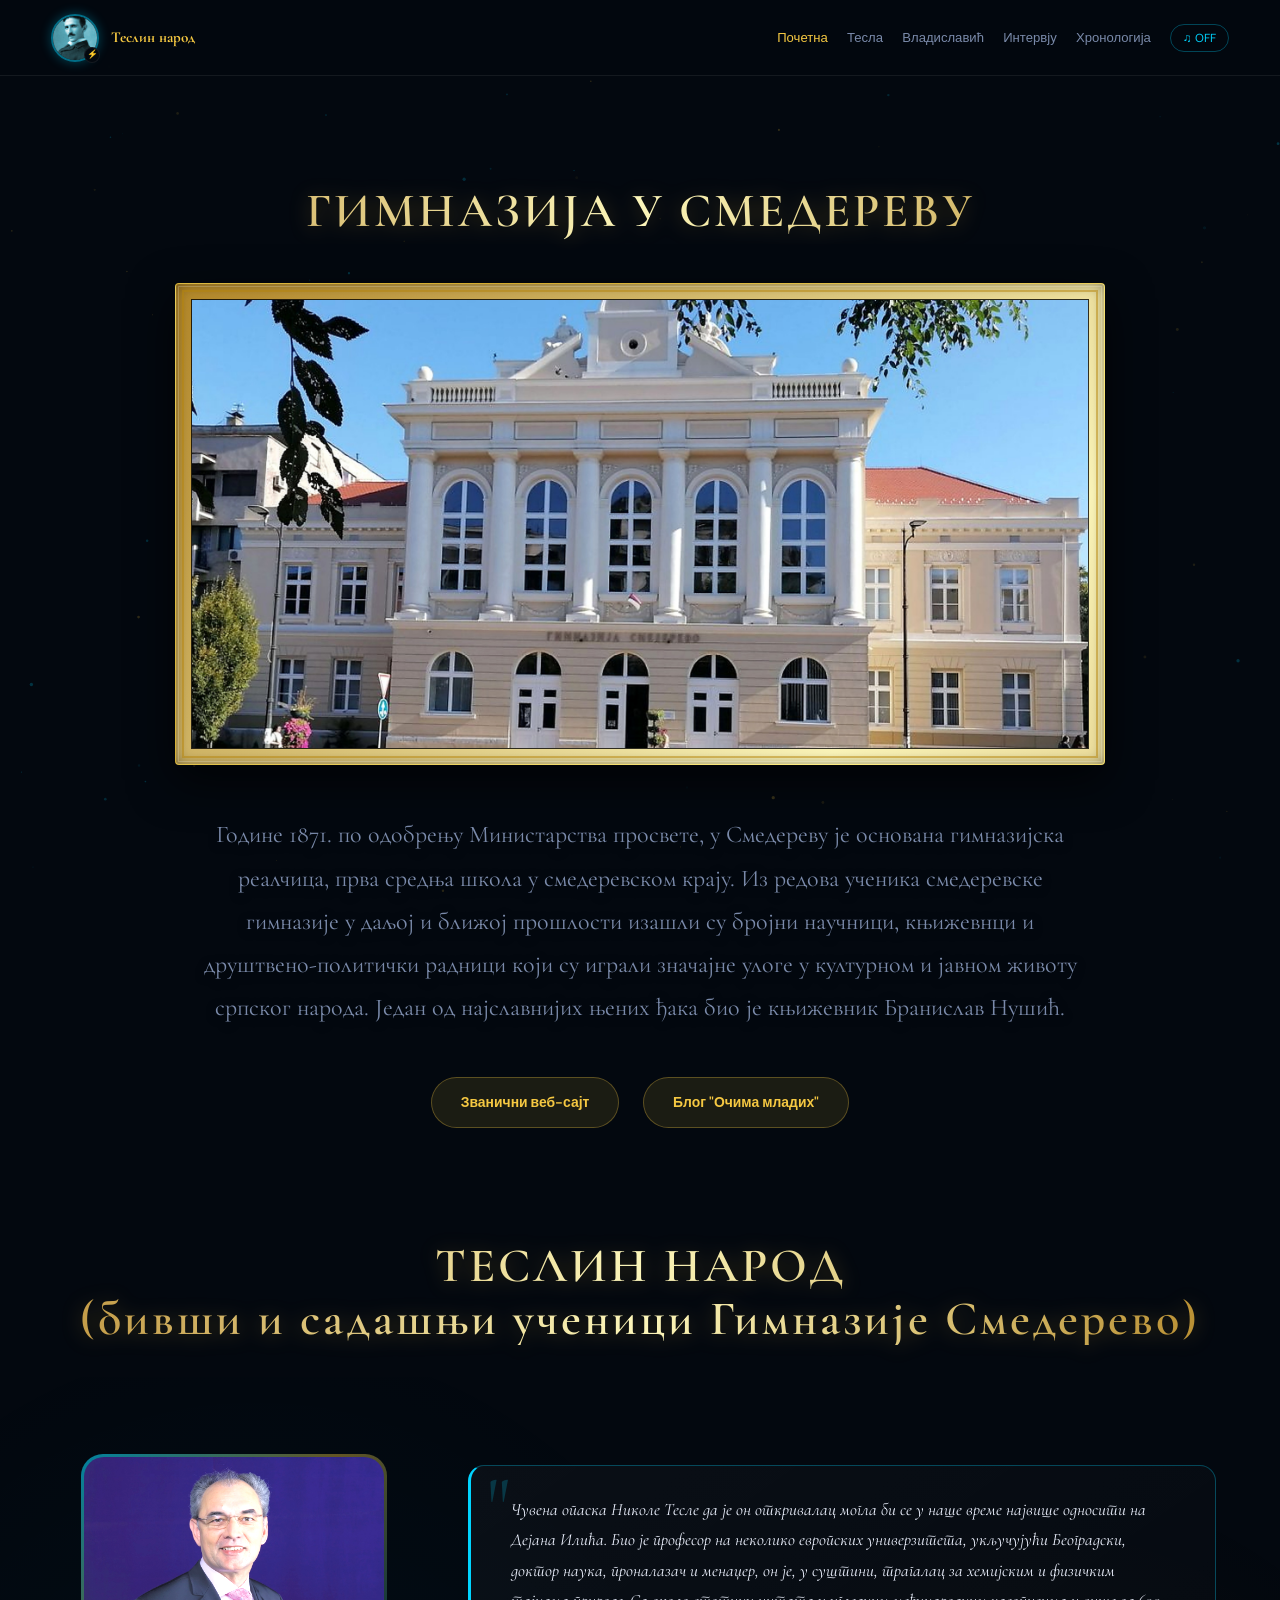
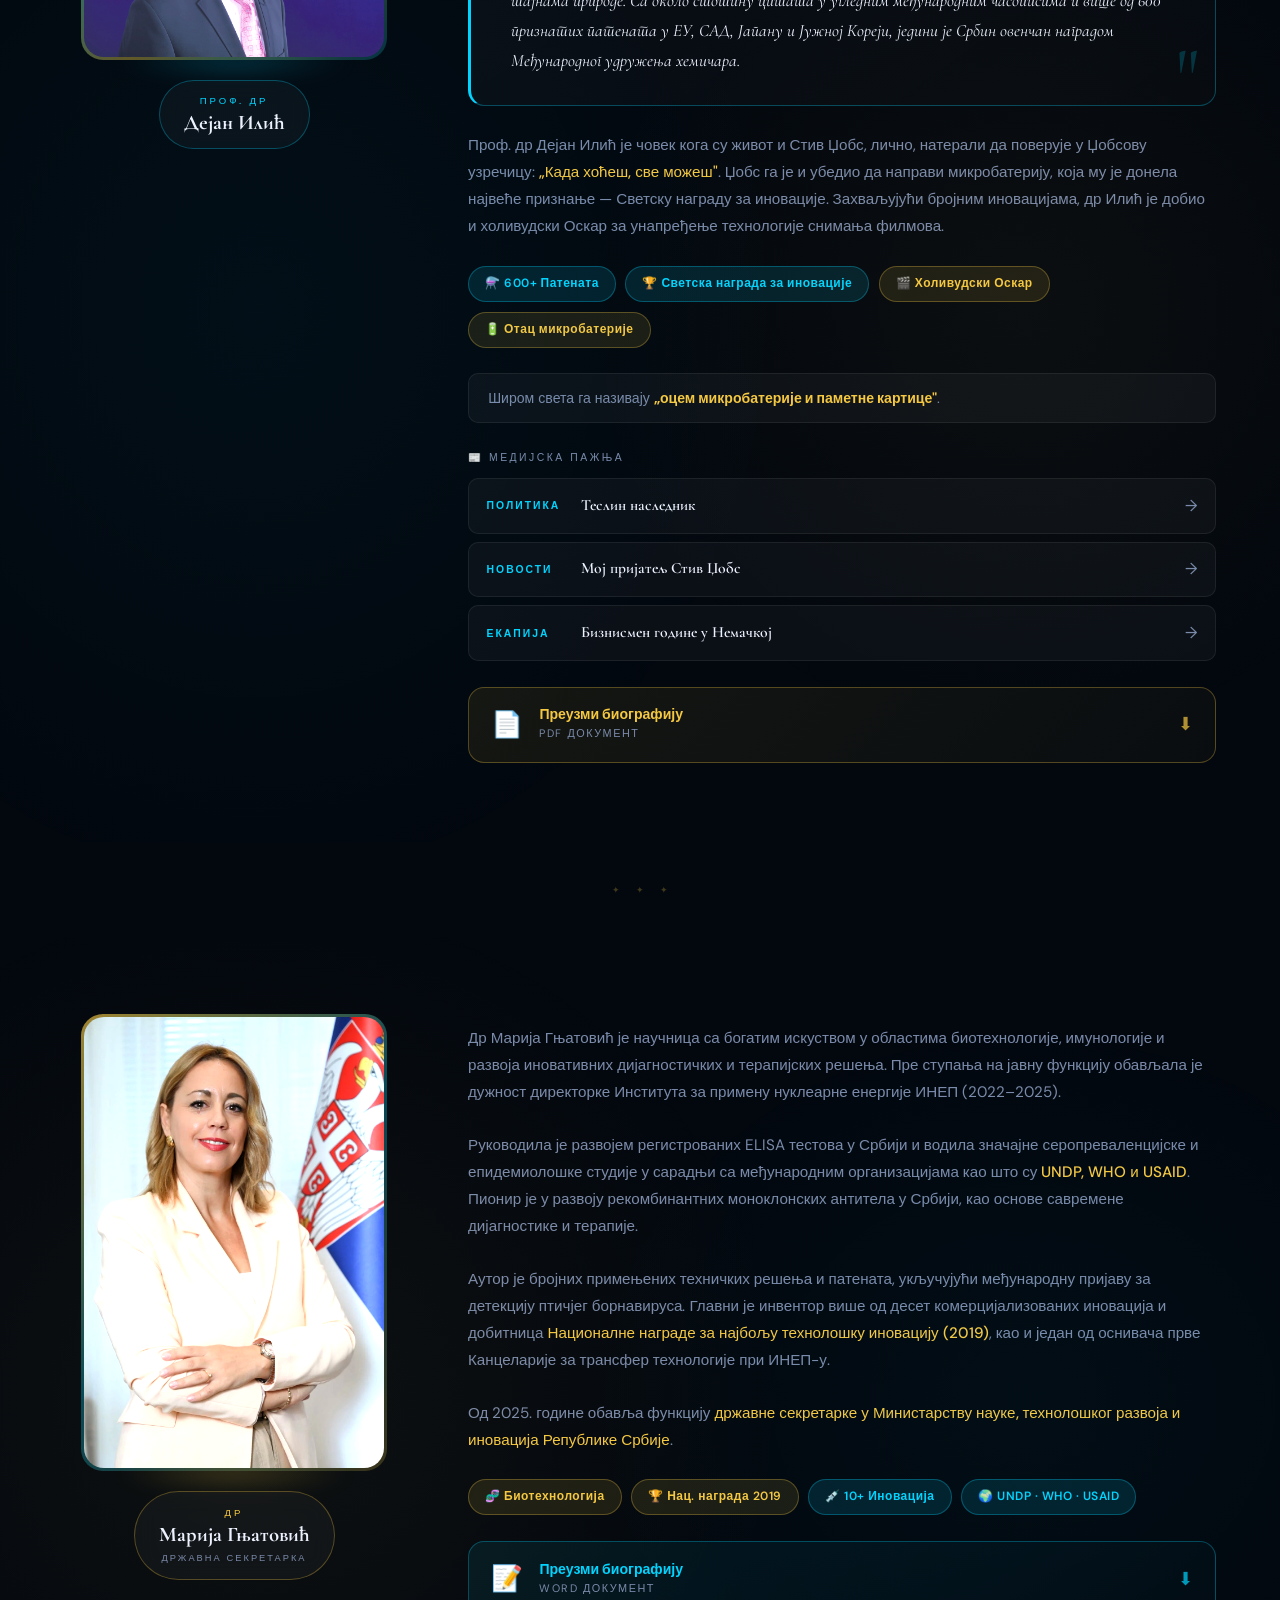
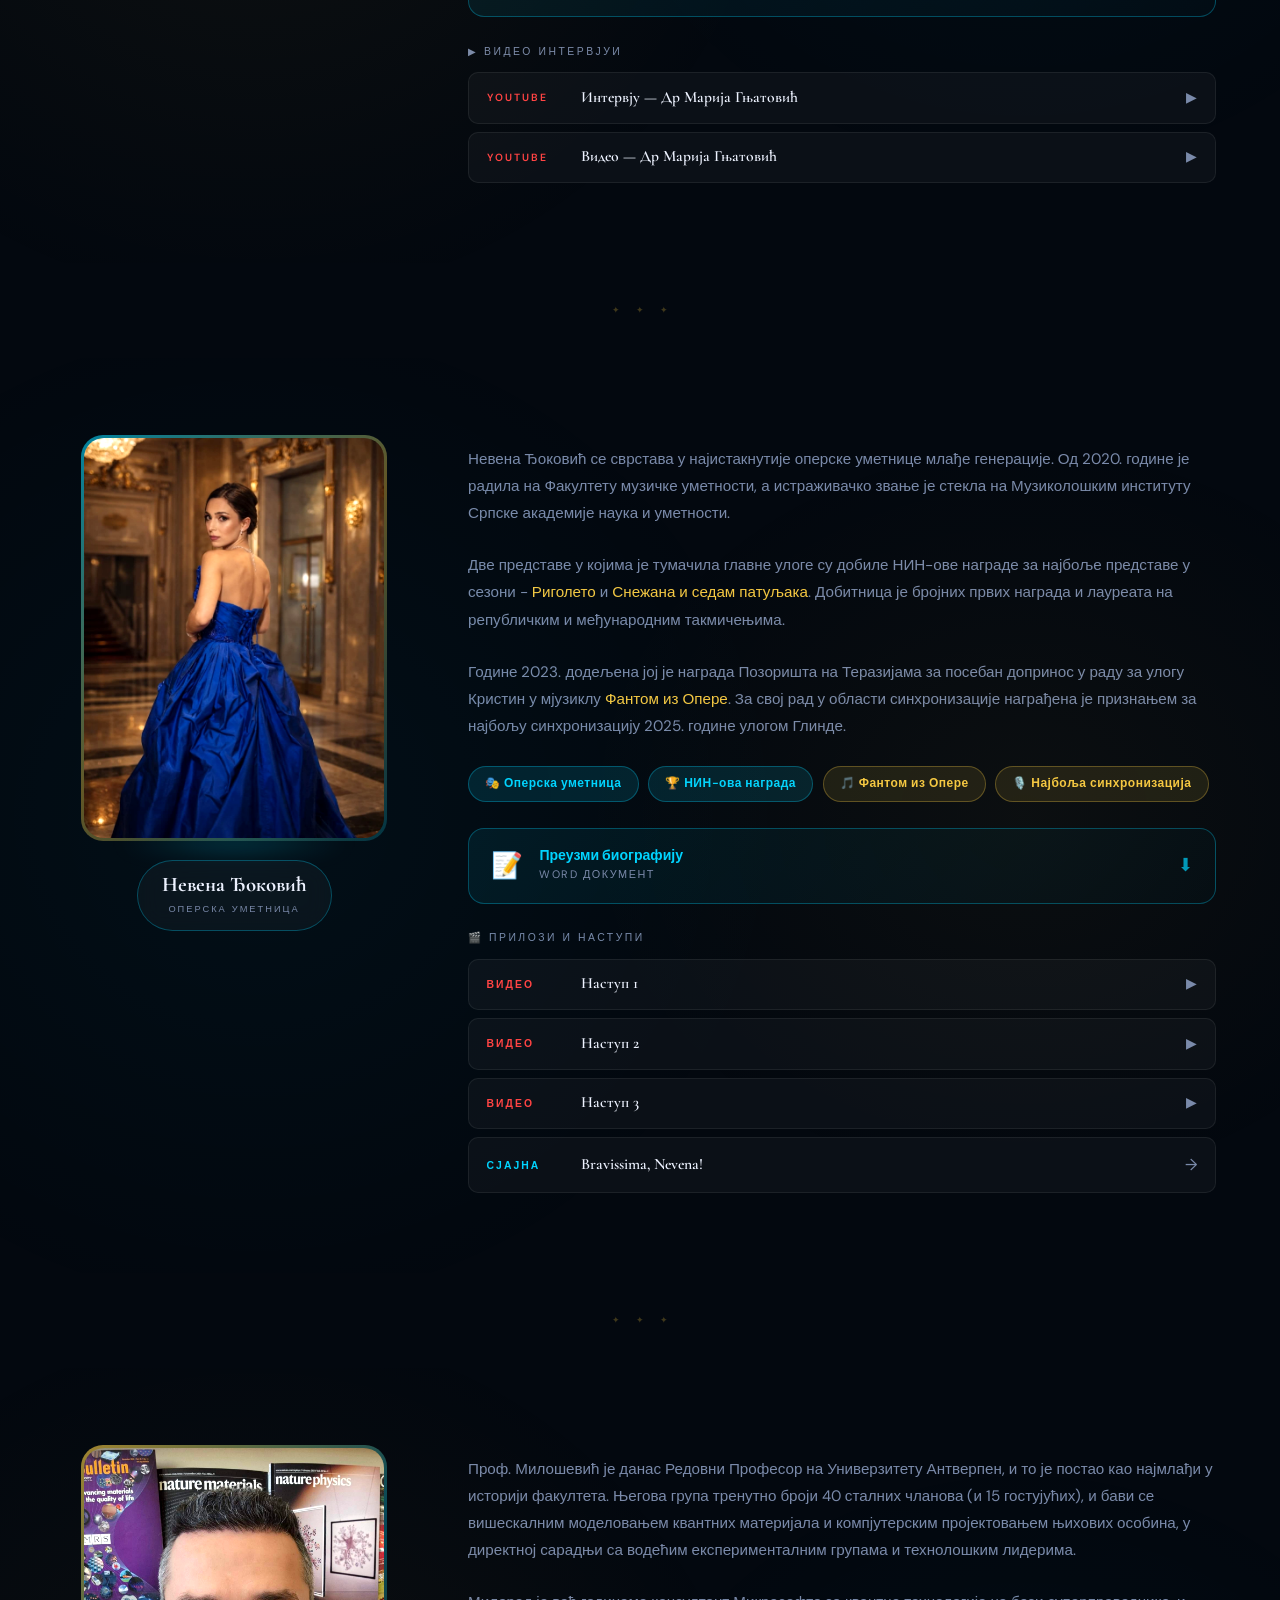
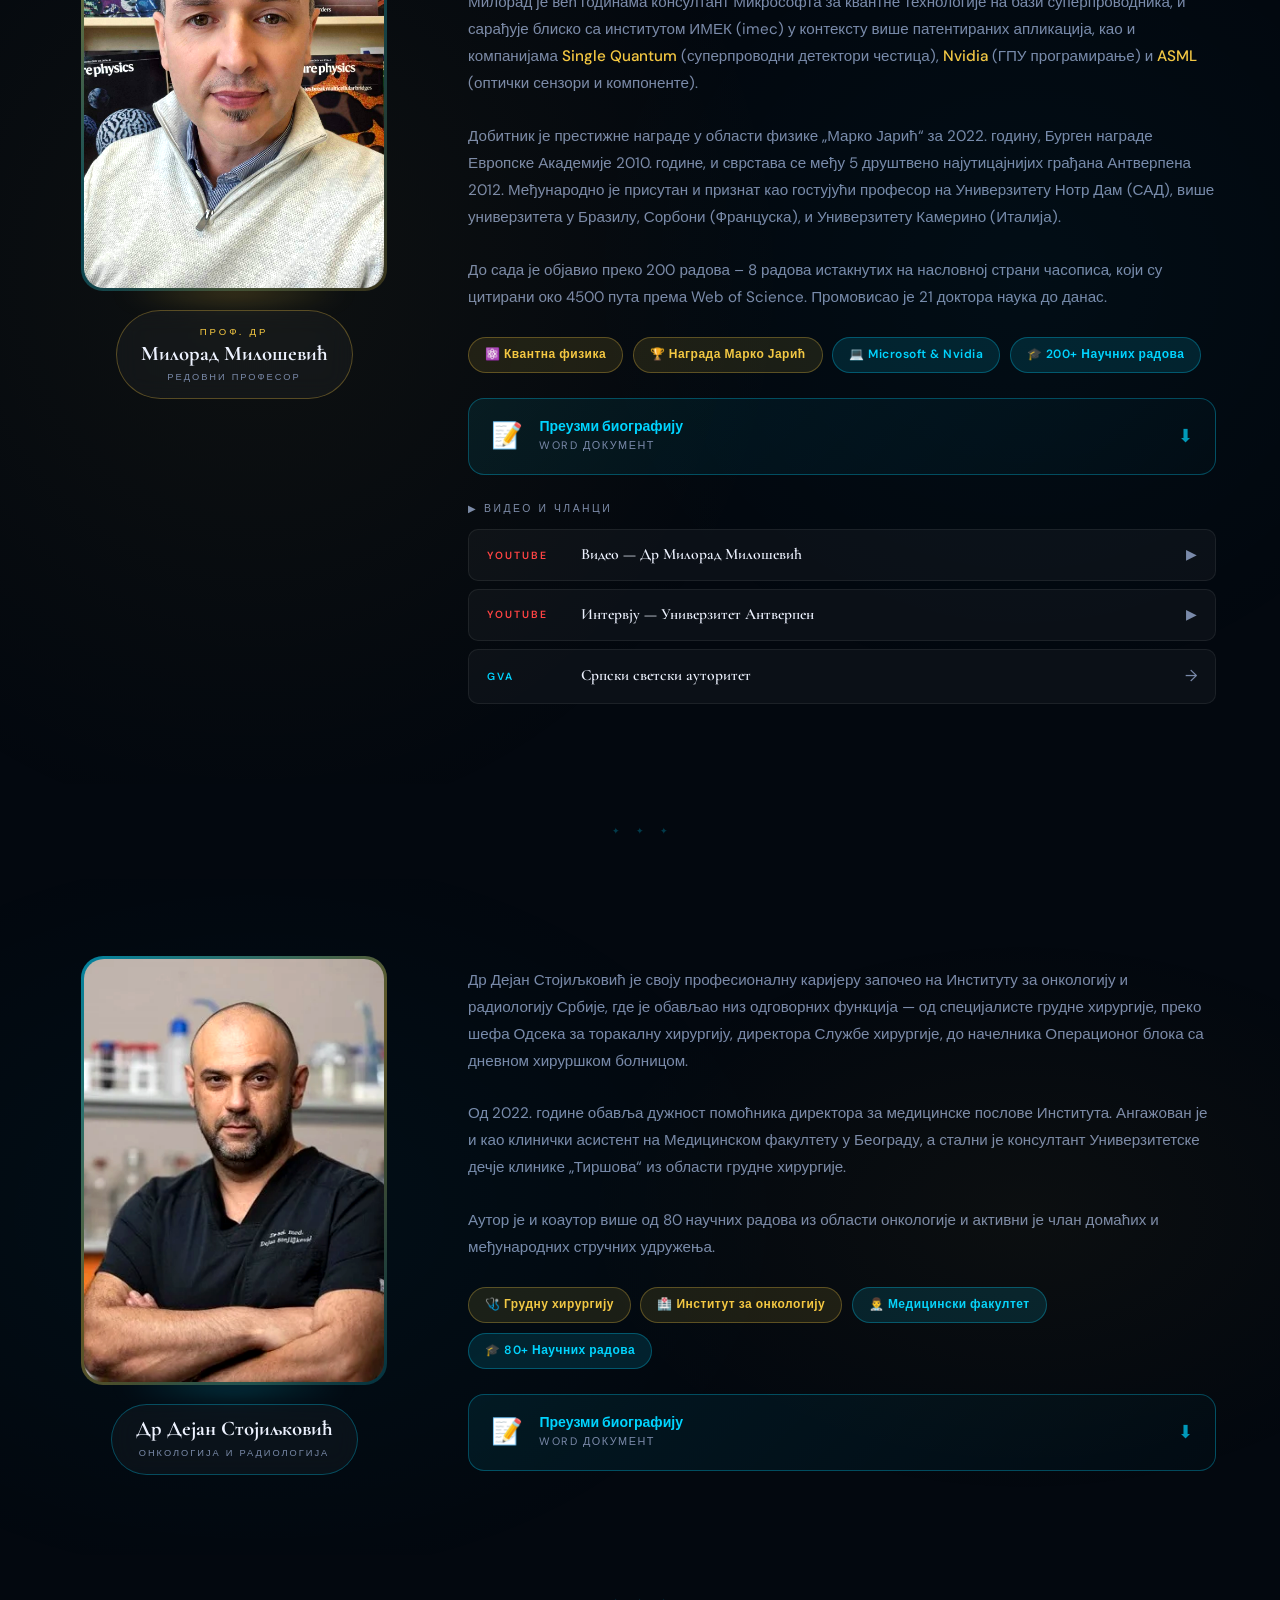
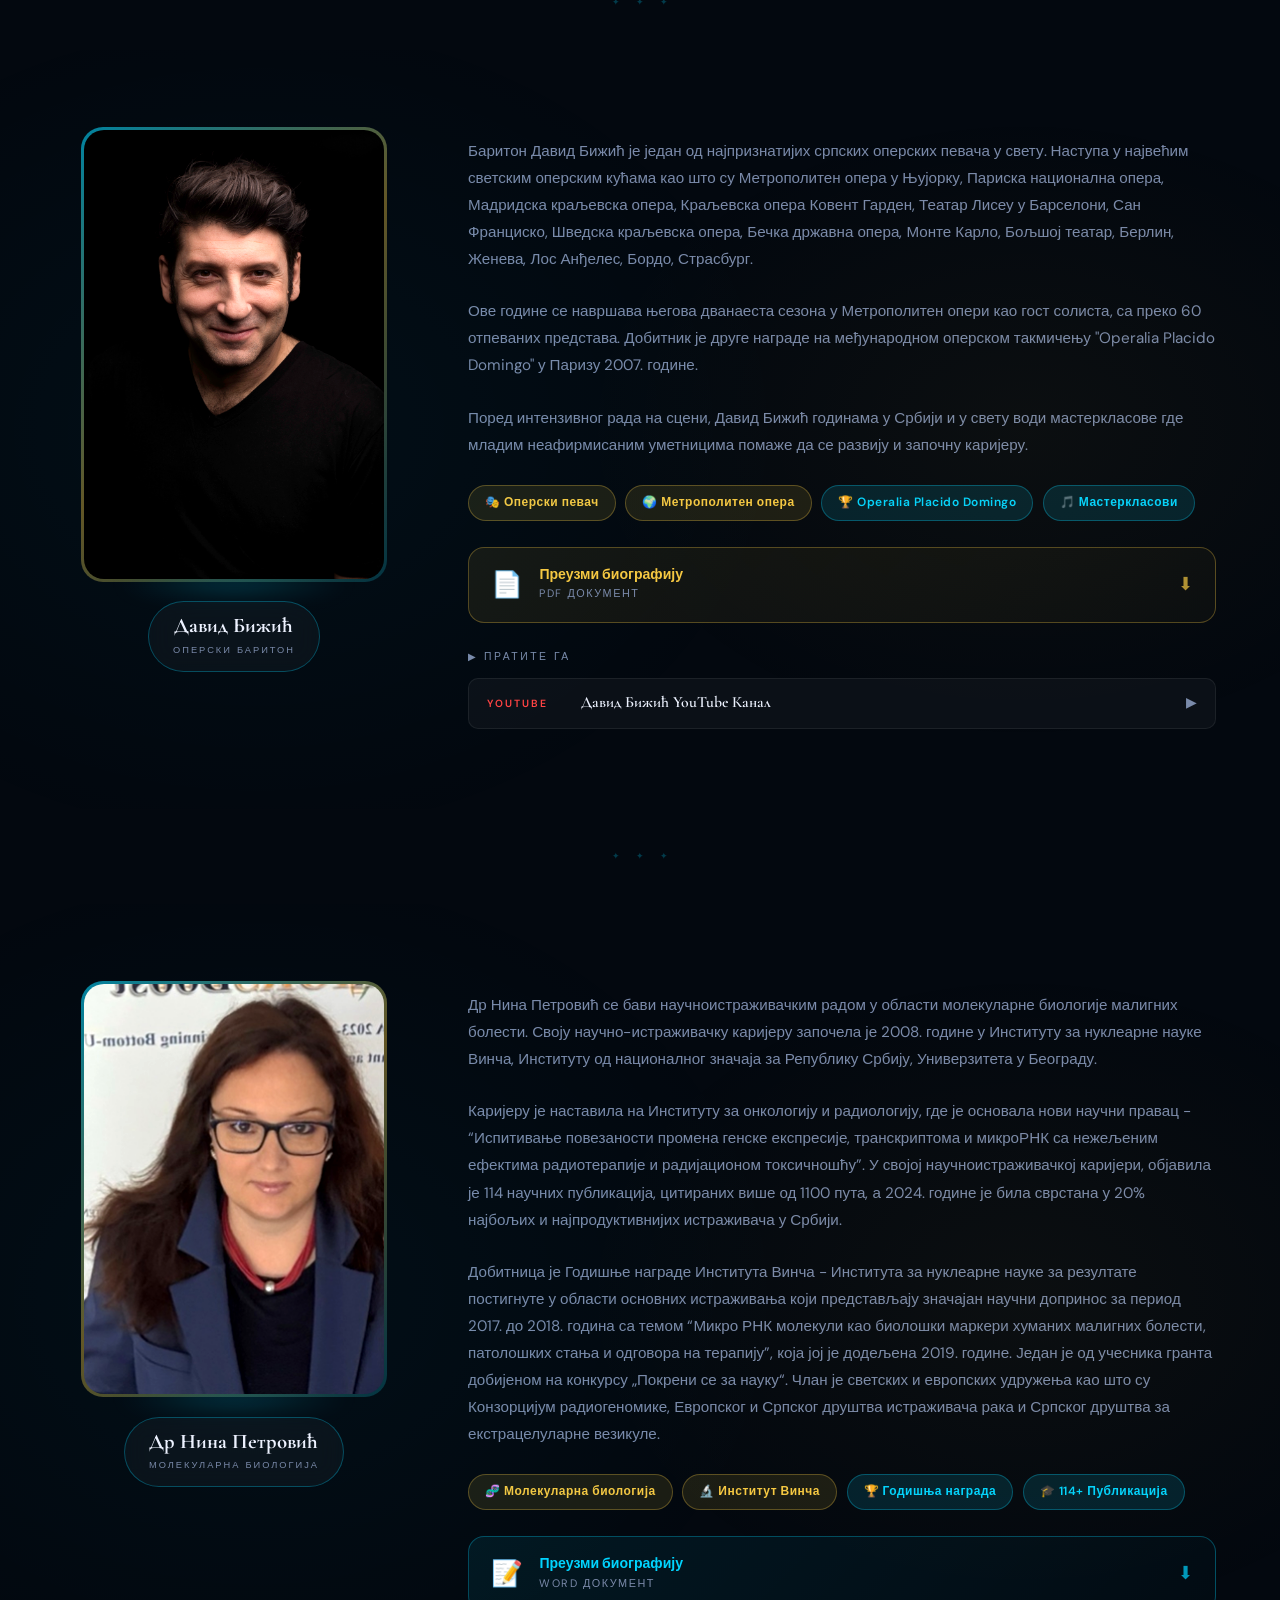
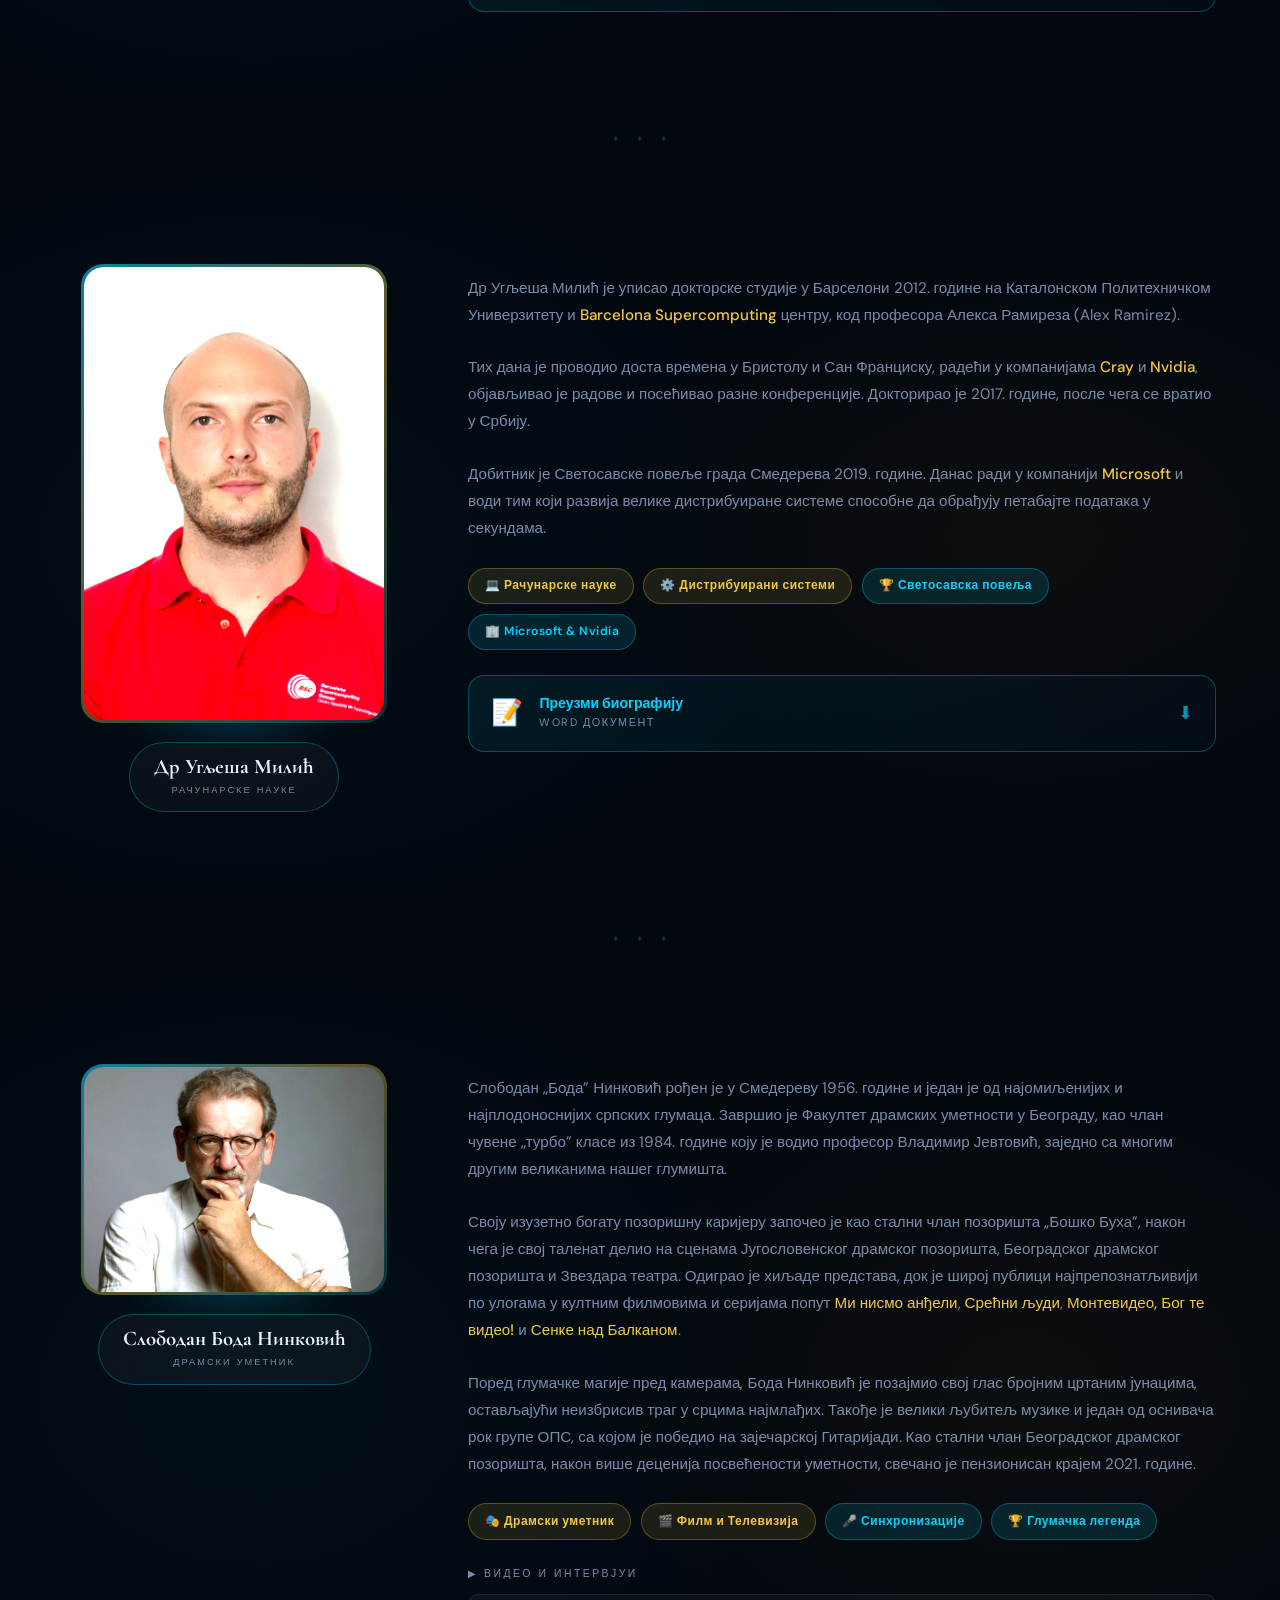
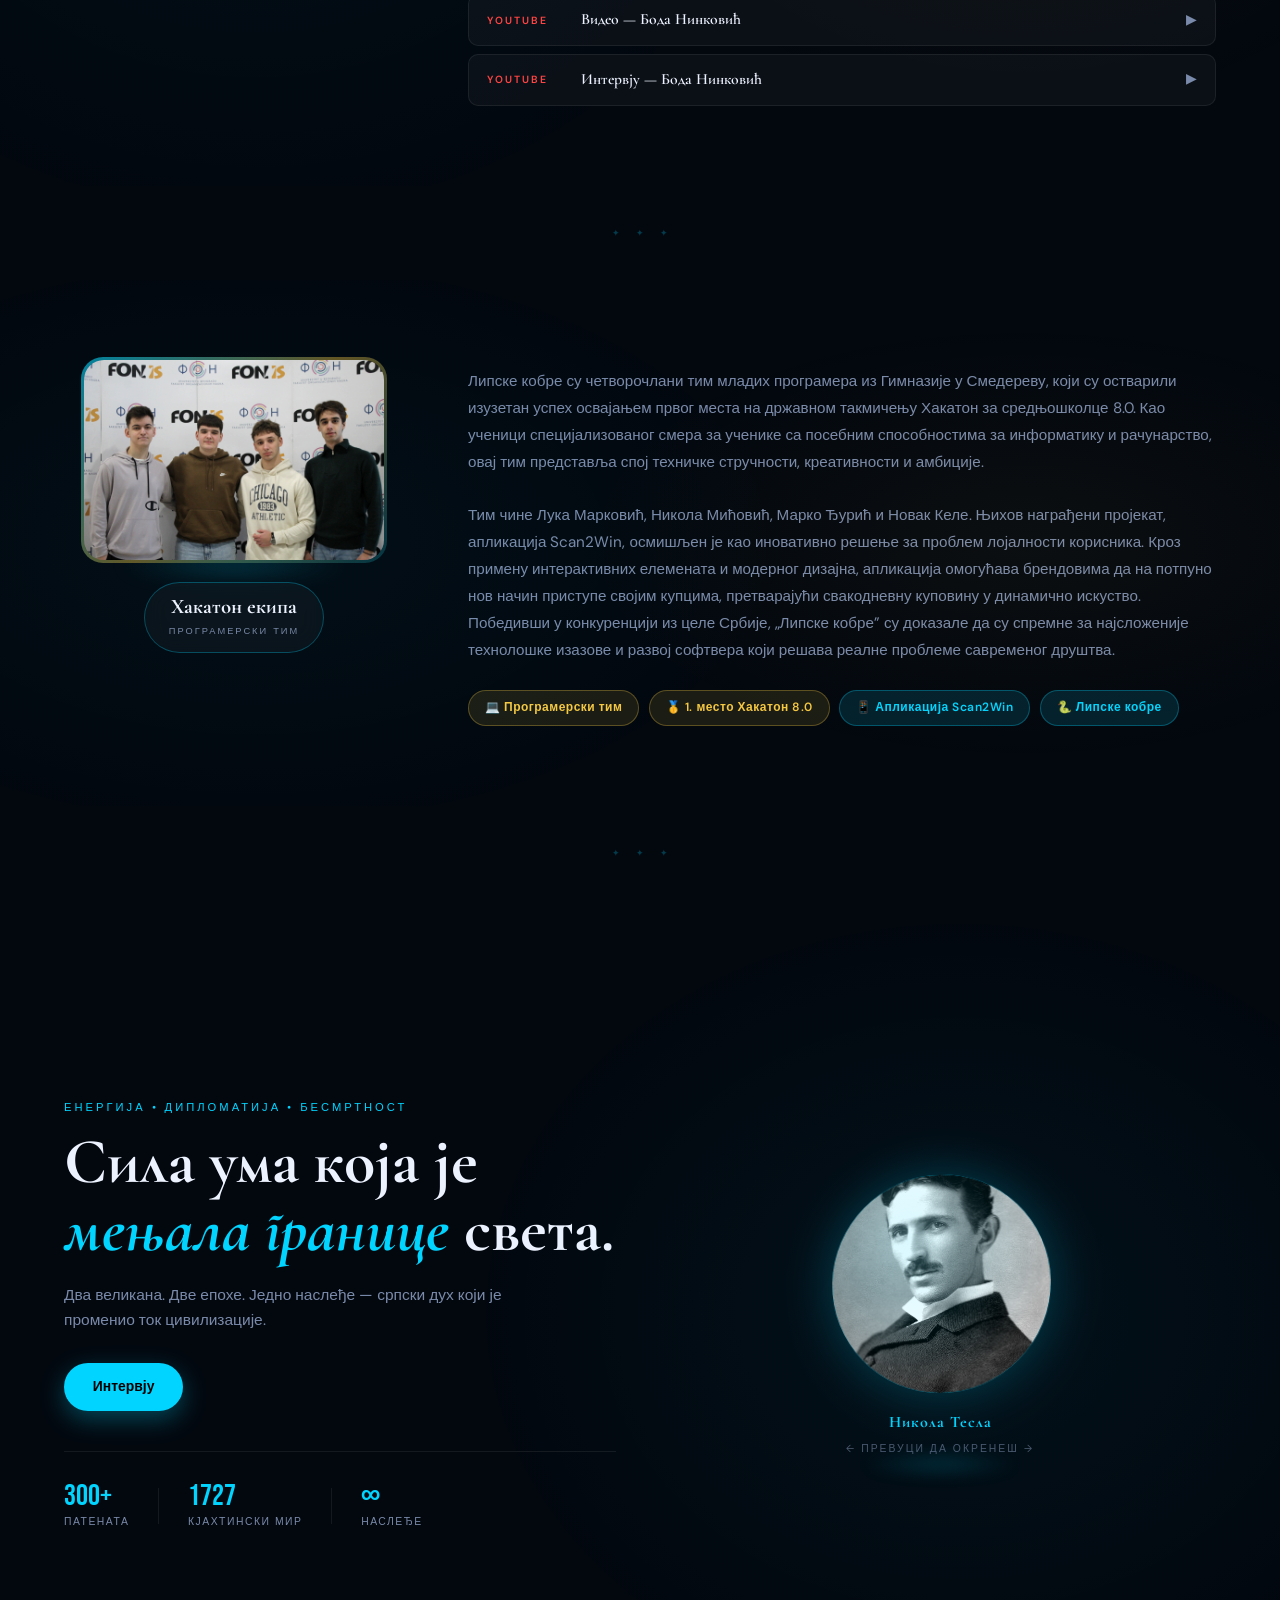
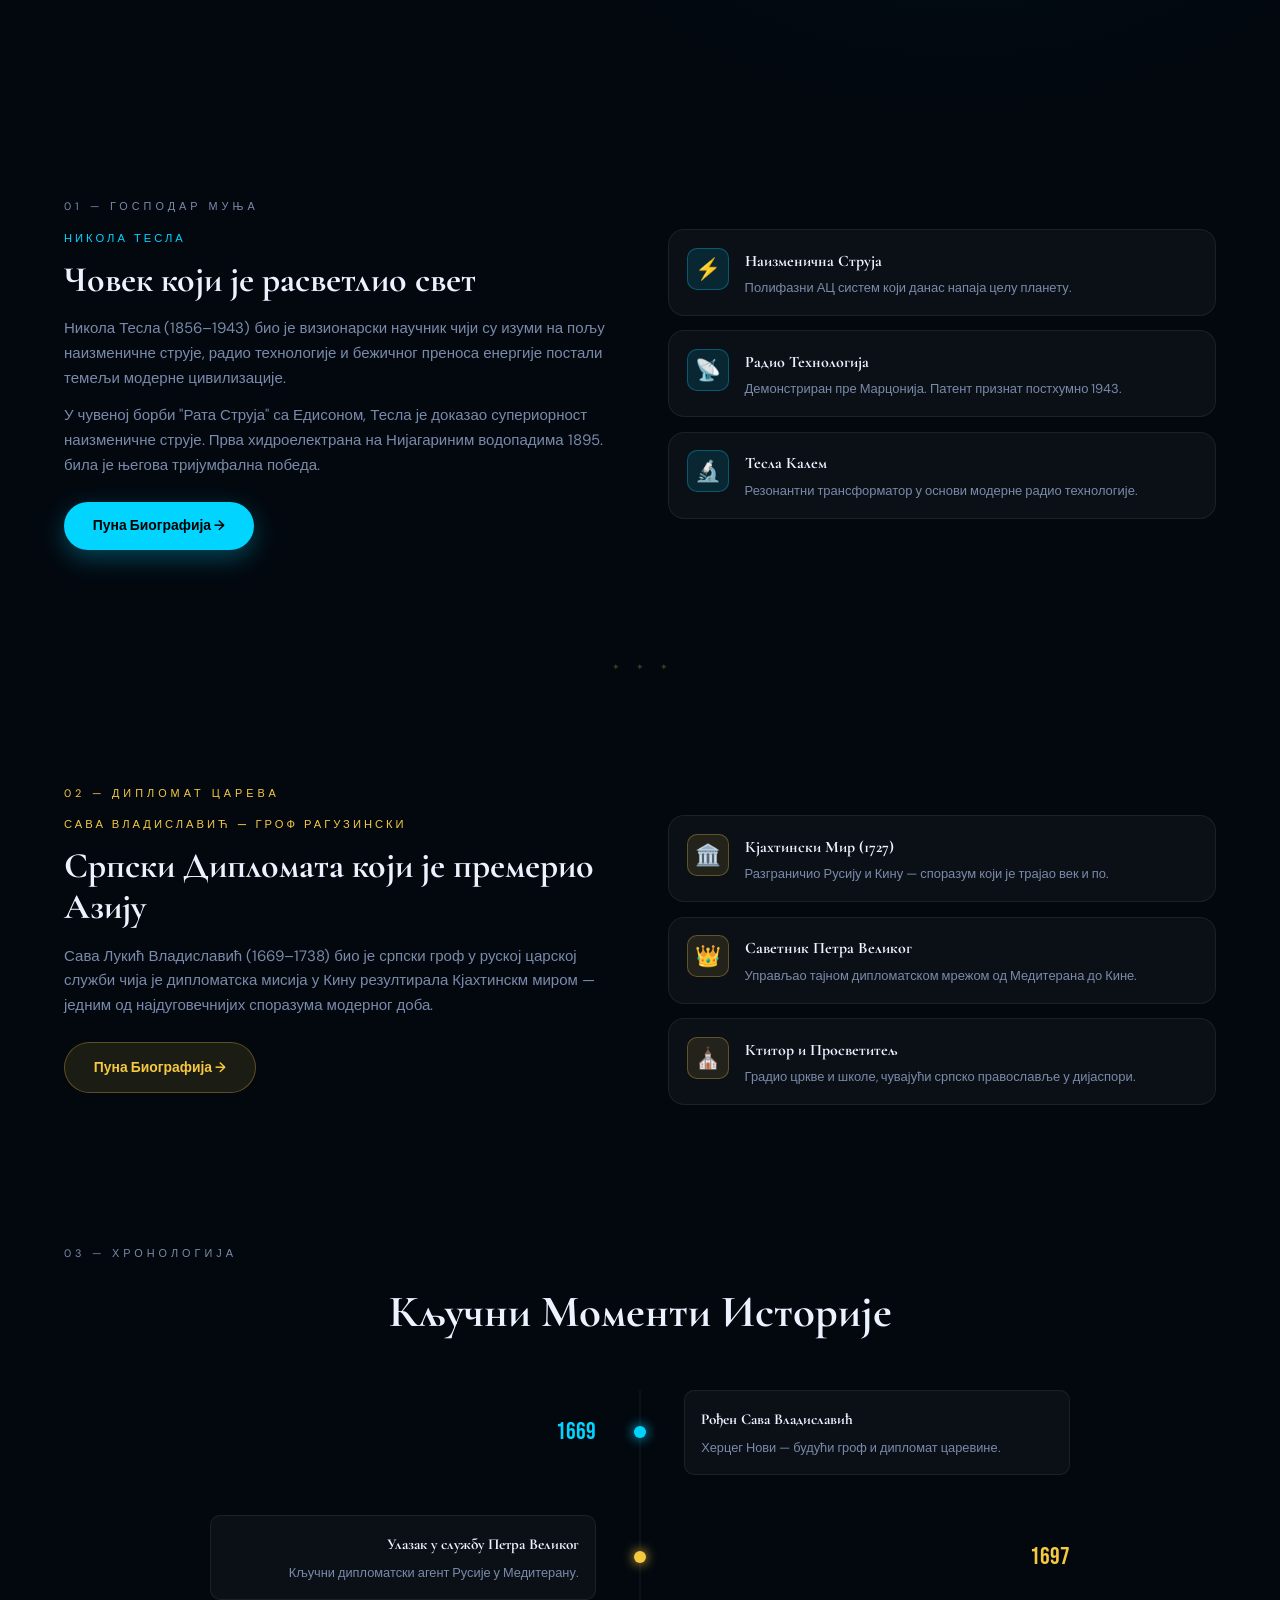
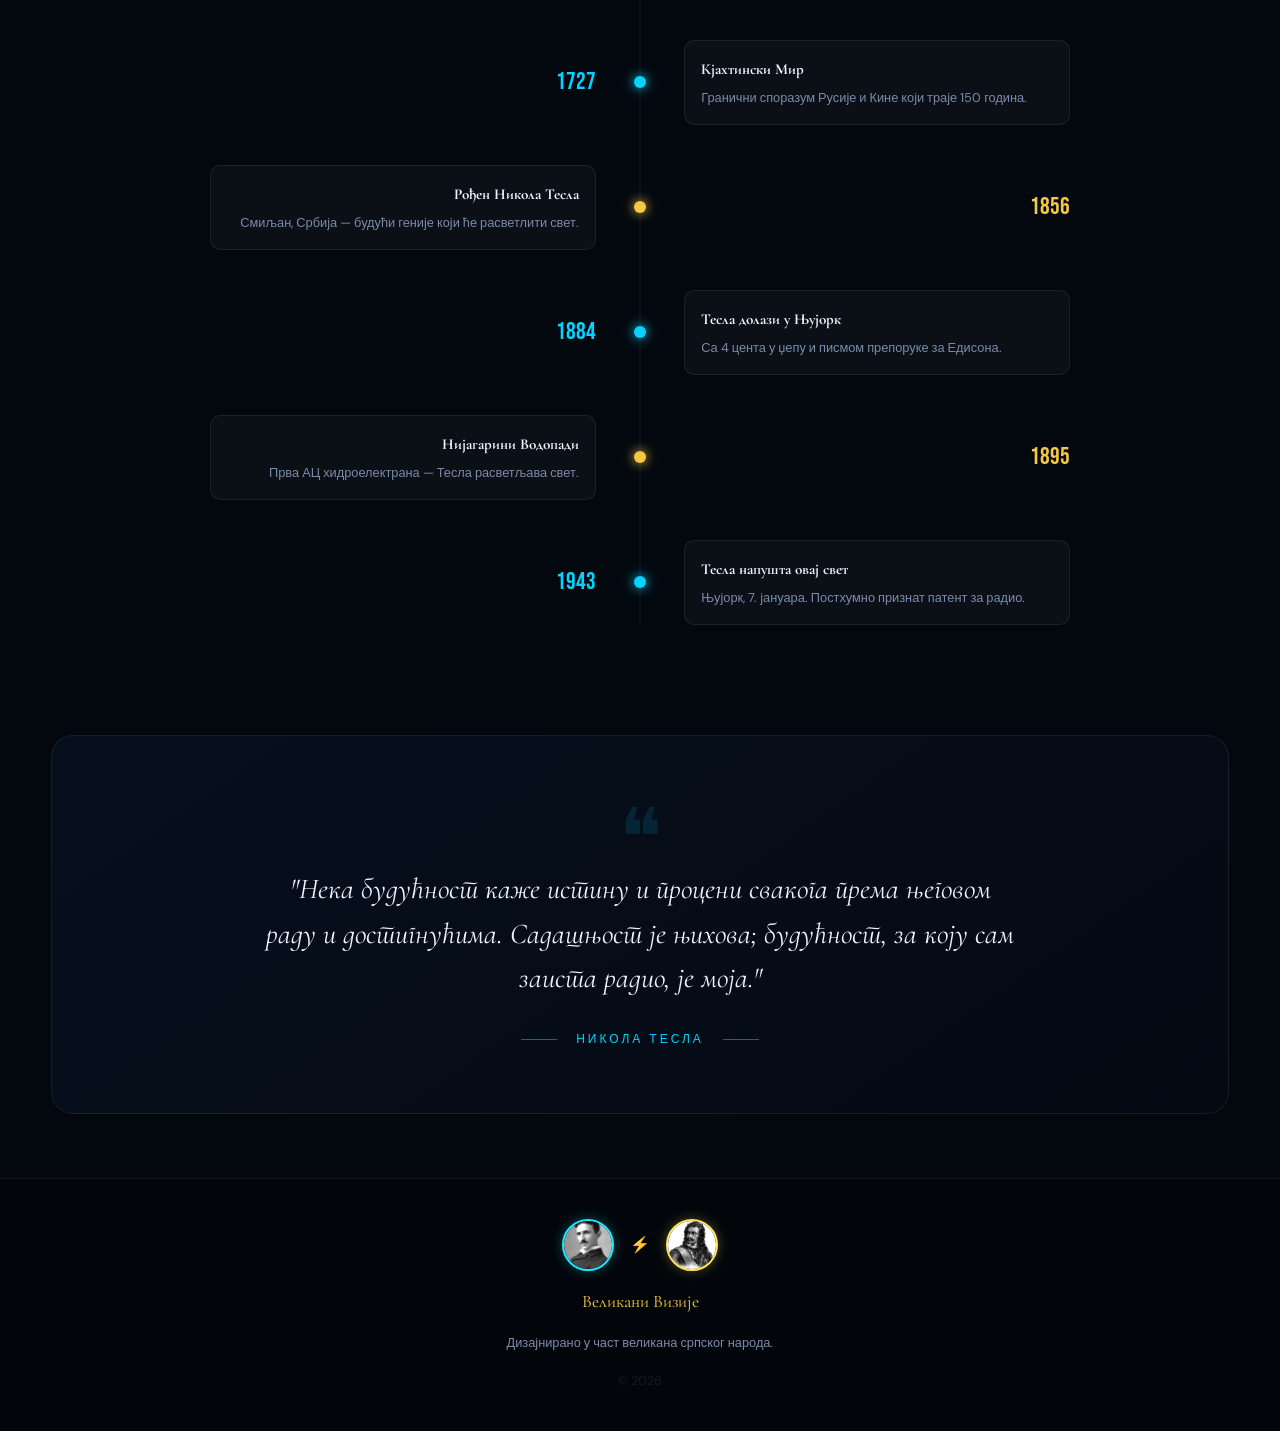
==== index.html @ 0fec898b "ko" ====
<!DOCTYPE html>
<html lang="sr-Cyrl">

<head>
  <meta charset="UTF-8" />
  <meta name="viewport" content="width=device-width, initial-scale=1.0" />
  <title>Тесла & Владиславић | Теслин народ</title>
  <link rel="preconnect" href="https://fonts.googleapis.com" />
  <link rel="preconnect" href="https://fonts.gstatic.com" crossorigin />
  <link
    href="https://fonts.googleapis.com/css2?family=Cormorant+Garamond:ital,wght@0,400;0,600;0,700;1,400&family=Bebas+Neue&family=DM+Sans:wght@300;400;500&display=swap"
    rel="stylesheet" />
  <link rel="stylesheet" href="styles.css" />
  <style>
    /* ── COIN ─────────────────────────────── */
    .coin-scene {
      perspective: 900px;
      width: 220px;
      height: 220px;
      cursor: grab;
      user-select: none;
      -webkit-user-select: none;
      touch-action: none;
      position: relative;
    }

    .coin-scene:active {
      cursor: grabbing;
    }

    .coin {
      width: 100%;
      height: 100%;
      position: relative;
      transform-style: preserve-3d;
      border-radius: 50%;
      transition: box-shadow 0.3s;
      /* start tilted so user sees it's 3D */
      transform: rotateX(10deg) rotateY(-20deg);
    }

    .coin-face {
      position: absolute;
      inset: 0;
      border-radius: 50%;
      overflow: hidden;
      backface-visibility: hidden;
      -webkit-backface-visibility: hidden;
    }

    /* Front = Tesla */
    .coin-front {
      background: #03080f;
      box-shadow:
        inset 0 0 0 4px rgba(0, 212, 255, 0.55),
        inset 0 0 0 8px rgba(0, 212, 255, 0.15),
        inset 0 0 0 10px rgba(0, 212, 255, 0.06),
        0 0 50px rgba(0, 212, 255, 0.25);
    }

    /* Back = Sava */
    .coin-back {
      background: #03080f;
      transform: rotateY(180deg);
      box-shadow:
        inset 0 0 0 4px rgba(245, 200, 66, 0.55),
        inset 0 0 0 8px rgba(245, 200, 66, 0.15),
        inset 0 0 0 10px rgba(245, 200, 66, 0.06),
        0 0 50px rgba(245, 200, 66, 0.25);
    }

    .coin-face img {
      width: 100%;
      height: 100%;
      object-fit: cover;
      object-position: center 45%;
      filter: grayscale(15%) contrast(1.1) brightness(1.1);
      border-radius: 50%;
    }

    /* coloured tint overlay */
    .coin-face::after {
      content: '';
      position: absolute;
      inset: 0;
      border-radius: 50%;
      pointer-events: none;
    }

    .coin-front::after {
      background: radial-gradient(circle at 35% 30%,
          rgba(0, 212, 255, 0.18) 0%,
          rgba(0, 212, 255, 0.06) 50%,
          transparent 70%);
    }

    .coin-back::after {
      background: radial-gradient(circle at 35% 30%,
          rgba(245, 200, 66, 0.18) 0%,
          rgba(245, 200, 66, 0.06) 50%,
          transparent 70%);
    }

    /* shiny specular highlight */
    .coin-face::before {
      content: '';
      position: absolute;
      inset: 0;
      border-radius: 50%;
      background: radial-gradient(ellipse 60% 45% at 38% 28%,
          rgba(255, 255, 255, 0.22) 0%,
          transparent 65%);
      z-index: 10;
      pointer-events: none;
    }

    /* rim / edge cylinder illusion */
    .coin-rim {
      position: absolute;
      inset: 0;
      border-radius: 50%;
      transform-style: preserve-3d;
      pointer-events: none;
    }

    /* label strip below coin */
    .coin-label {
      text-align: center;
      margin-top: 1.1rem;
    }

    .coin-label-name {
      font-family: 'Cormorant Garamond', serif;
      font-size: 1rem;
      font-weight: 700;
      color: var(--primary);
      letter-spacing: 1px;
      display: block;
      transition: color 0.4s;
    }

    .coin-label-name.gold {
      color: var(--accent);
    }

    .coin-label-hint {
      font-size: 0.65rem;
      color: var(--text-muted);
      text-transform: uppercase;
      letter-spacing: 2px;
      display: block;
      margin-top: 0.25rem;
      opacity: 0.6;
    }

    /* ambient glow ring on floor */
    .coin-glow {
      position: absolute;
      bottom: -18px;
      left: 50%;
      transform: translateX(-50%);
      width: 160px;
      height: 22px;
      border-radius: 50%;
      background: radial-gradient(ellipse, rgba(0, 212, 255, 0.22) 0%, transparent 70%);
      filter: blur(8px);
      pointer-events: none;
      transition: background 0.4s;
    }

    .coin-glow.gold-glow {
      background: radial-gradient(ellipse, rgba(245, 200, 66, 0.2) 0%, transparent 70%);
    }

    .coin-wrapper {
      display: flex;
      flex-direction: column;
      align-items: center;
      position: relative;
    }
  </style>
</head>

<body>
  <audio id="bgMusic" loop>
    <source src="tamo-daleko.mp3" type="audio/mpeg">
  </audio>
  <canvas id="particleCanvas"></canvas>

  <header class="topbar">
    <div class="brand">
      <!-- Logo = mini coin -->
      <div class="logo-coin-wrap" id="logoCoinMini">
        <div class="logo-coin-inner">
          <div class="logo-coin-front">
            <img
              src="[data-uri]"
              alt="Тесла" />
            <div class="logo-coin-overlay cyan-o"></div>
          </div>
          <div class="logo-coin-back">
            <img
              src="[data-uri]"
              alt="Сава" />
            <div class="logo-coin-overlay gold-o"></div>
          </div>
        </div>
        <div class="logo-bolt-pip">⚡</div>
      </div>
      <div>
        <h1 class="brand-title">Теслин народ</h1>
      </div>
    </div>
    <button class="hamburger" id="hamburger" aria-label="Мени">
      <span></span><span></span><span></span>
    </button>
    <nav id="mainNav">
      <a href="#gimnazija-smederevo" style="color:var(--accent)">Почетна</a>
      <a href="tesla.html">Тесла</a>
      <a href="sava.html">Владиславић</a>
      <a href="intervju.html">Интервју</a>
      <a href="#timeline">Хронологија</a>
      <button id="musicToggle" class="music-btn">♫ OFF</button>
    </nav>
  </header>

  <main>
    <!-- ── GIMNAZIJA SMEDEREVO ── -->
    <section class="section" id="gimnazija-smederevo" style="text-align: center; padding: 6rem 2rem 3rem;">
      <h2 class="gold-shine-text" style="margin-bottom: 1rem;">Гимназија у Смедереву</h2>

      <div class="gilded-frame">
        <img src="Gimn.jpg" alt="Гимназија у Смедереву" />
      </div>

      <div class="section-description">
        Године 1871. по одобрењу Министарства просвете, у Смедереву је основана гимназијска реалчица, прва средња школа
        у смедеревском крају. Из редова ученика смедеревске гимназије у даљој и ближој прошлости изашли су бројни
        научници, књижевнци и друштвено-политички радници који су играли значајне улоге у културном и јавном животу
        српског народа. Један од најславнијих њених ђака био је књижевник Бранислав Нушић.
      </div>

      <div class="gym-links"
        style="margin-top: 3rem; display: flex; justify-content: center; gap: 1.5rem; flex-wrap: wrap;">
        <a href="https://www.gimnazijasd.edu.rs" target="_blank" rel="noopener noreferrer"
          class="button secondary">Званични веб-сајт</a>
        <a href="https://ocimamladih.wixstudio.com/blog" target="_blank" rel="noopener noreferrer"
          class="button secondary">Блог "Очима младих"</a>
      </div>
    </section>
    <!-- ── TESLIN NAROD HEADING ── -->
    <section class="section" id="teslin-narod" style="text-align: center; padding: 4rem 2rem 0;">

      <div style="text-align: center; margin-bottom: 2rem;">
        <h2 class="gold-shine-text" style="line-height: 1.1; margin: 0;">Теслин народ</h2>
        <div class="gold-shine-text" style="line-height: 1.1; text-transform: none;">(бивши и садашњи
          ученици Гимназије Смедерево)</div>
      </div>
    </section>

    <!-- ── ДЕJAN ILIĆ BIOGRAPHY ── -->
    <section class="dejan-bio" id="dejan-ilic">
      <div class="bio-inner">
        <div class="bio-photo-col">
          <div class="bio-photo-frame">
            <img src="dejan_ilic.jpg" alt="Проф. др Дејан Илић" class="bio-photo" />
            <div class="bio-photo-glow"></div>
          </div>
          <div class="bio-name-badge">
            <span class="bio-title-label">Проф. др</span>
            <span class="bio-name-text">Дејан Илић</span>
          </div>
        </div>
        <div class="bio-text-col">
          <div class="bio-quote-block">
            <span class="bio-quote-mark">"</span>
            <p class="bio-quote-text">Чувена опаска Николе Тесле да је он откривалац могла би се у наше време највише
              односити на Дејана Илића. Био је професор на неколико европских универзитета, укључујући Београдски,
              доктор наука, проналазач и менаџер, он је, у суштини, трагалац за хемијским и физичким тајнама природе. Са
              около стотину цитата у угледним међународним часописима и више од 600 признатих патената у ЕУ, САД, Јапану
              и Јужној Кореји, једини је Србин овенчан наградом Међународног удружења хемичара.</p>
            <span class="bio-quote-mark closing">"</span>
          </div>
          <p class="bio-body-text">Проф. др Дејан Илић је човек кога су живот и Стив Џобс, лично, натерали да поверује у
            Џобсову узречицу: <em>„Када хоћеш, све можеш"</em>. Џобс га је и убедио да направи микробатерију, која му је
            донела највеће признање — Светску награду за иновације. Захваљујући бројним иновацијама, др Илић је добио и
            холивудски Оскар за унапређење технологије снимања филмова.</p>
          <div class="bio-tags">
            <span class="bio-tag cyan-tag">⚗️ 600+ Патената</span>
            <span class="bio-tag cyan-tag">🏆 Светска награда за иновације</span>
            <span class="bio-tag gold-tag">🎬 Холивудски Оскар</span>
            <span class="bio-tag gold-tag">🔋 Отац микробатерије</span>
          </div>
          <p class="bio-nickname">Широм света га називају <strong>„оцем микробатерије и паметне картице"</strong>.</p>

          <!-- Article Links -->
          <div class="bio-links-section">
            <div class="bio-links-header">
              <span class="bio-links-label">📰 Медијска пажња</span>
            </div>
            <div class="bio-links-grid">
              <a href="https://www.politika.rs/scc/clanak/258331/Teslin-naslednik" target="_blank"
                rel="noopener noreferrer" class="bio-article-card">
                <div class="bac-source">Политика</div>
                <div class="bac-title">Теслин наследник</div>
                <div class="bac-arrow">→</div>
              </a>
              <a href="https://www.novosti.rs/vesti/naslovna/aktuelno.236.html:348369-Moj-prijatelj-Stiv-Dzobs"
                target="_blank" rel="noopener noreferrer" class="bio-article-card">
                <div class="bac-source">Новости</div>
                <div class="bac-title">Мој пријатељ Стив Џобс</div>
                <div class="bac-arrow">→</div>
              </a>
              <a href="https://www.ekapija.com/people/220774/dejan-ilic-generalni-direktor-kompanije-arri-nas-covek-biznismen-godine-u-nemackoj"
                target="_blank" rel="noopener noreferrer" class="bio-article-card">
                <div class="bac-source">еКапија</div>
                <div class="bac-title">Бизнисмен године у Немачкој</div>
                <div class="bac-arrow">→</div>
              </a>
            </div>
          </div>

          <!-- PDF Download -->
          <a href="Prof. dr dejan ilic.pdf" download class="bio-pdf-btn" id="bioDownloadPdf">
            <span class="bio-pdf-icon">📄</span>
            <span class="bio-pdf-text">
              <span class="bio-pdf-label">Преузми биографију</span>
              <span class="bio-pdf-sub">PDF документ</span>
            </span>
            <span class="bio-pdf-arrow">⬇</span>
          </a>
        </div>
      </div>
    </section>

    <div class="section-divider gold-div"><span>✦</span><span>✦</span><span>✦</span></div>

    <!-- ── MARIJA GNJATOVIĆ BIOGRAPHY ── -->
    <section class="dejan-bio marija-bio" id="marija-gnjatovic">
      <div class="bio-inner">
        <div class="bio-photo-col">
          <div class="bio-photo-frame bio-photo-frame--gold">
            <img src="marija-gnjatovic-56f6f513.webp" alt="Др Марија Гњатовић" class="bio-photo" />
            <div class="bio-photo-glow bio-photo-glow--gold"></div>
          </div>
          <div class="bio-name-badge bio-name-badge--gold">
            <span class="bio-title-label bio-title-label--gold">Др</span>
            <span class="bio-name-text">Марија Гњатовић</span>
            <span class="bio-name-role">Државна секретарка</span>
          </div>
        </div>
        <div class="bio-text-col">
          <p class="bio-body-text">Др Марија Гњатовић је научница са богатим искуством у областима биотехнологије,
            имунологије и развоја иновативних дијагностичких и терапијских решења. Пре ступања на јавну функцију
            обављала је дужност директорке Института за примену нуклеарне енергије ИНЕП (2022–2025).</p>
          <p class="bio-body-text">Руководила је развојем регистрованих ELISA тестова у Србији и водила значајне
            серопреваленцијске и епидемиолошке студије у сарадњи са међународним организацијама као што су <em>UNDP, WHO
              и USAID</em>. Пионир је у развоју рекомбинантних моноклонских антитела у Србији, као основе савремене
            дијагностике и терапије.</p>
          <p class="bio-body-text">Аутор је бројних примењених техничких решења и патената, укључујући међународну
            пријаву за детекцију птичјег борнавируса. Главни је инвентор више од десет комерцијализованих иновација и
            добитница <em>Националне награде за најбољу технолошку иновацију (2019)</em>, као и један од оснивача прве
            Канцеларије за трансфер технологије при ИНЕП-у.</p>
          <p class="bio-body-text">Од 2025. године обавља функцију <em>државне секретарке у Министарству науке,
              технолошког развоја и иновација Републике Србије</em>.</p>

          <div class="bio-tags">
            <span class="bio-tag gold-tag">🧬 Биотехнологија</span>
            <span class="bio-tag gold-tag">🏆 Нац. награда 2019</span>
            <span class="bio-tag cyan-tag">💉 10+ Иновација</span>
            <span class="bio-tag cyan-tag">🌍 UNDP · WHO · USAID</span>
          </div>

          <!-- Word download -->
          <a href="Biografija dr Marija Gnjatović.docx" download class="bio-pdf-btn bio-word-btn" id="mariaDownloadDoc">
            <span class="bio-pdf-icon">📝</span>
            <span class="bio-pdf-text">
              <span class="bio-pdf-label">Преузми биографију</span>
              <span class="bio-pdf-sub">Word документ</span>
            </span>
            <span class="bio-pdf-arrow">⬇</span>
          </a>

          <!-- YouTube links -->
          <div class="bio-links-section">
            <div class="bio-links-header">
              <span class="bio-links-label">▶ Видео интервјуи</span>
            </div>
            <div class="bio-links-grid">
              <a href="https://www.youtube.com/watch?v=e5bqASRR33A" target="_blank" rel="noopener noreferrer"
                class="bio-article-card bio-yt-card">
                <div class="bac-source bac-yt">YouTube</div>
                <div class="bac-title">Интервју — Др Марија Гњатовић</div>
                <div class="bac-arrow bac-play">▶</div>
              </a>
              <a href="https://youtu.be/62DXiX2R3K8?si=DXFprxP-AiUg7W12" target="_blank" rel="noopener noreferrer"
                class="bio-article-card bio-yt-card">
                <div class="bac-source bac-yt">YouTube</div>
                <div class="bac-title">Видео — Др Марија Гњатовић</div>
                <div class="bac-arrow bac-play">▶</div>
              </a>
            </div>
          </div>
        </div>
      </div>
    </section>

    <div class="section-divider gold-div"><span>✦</span><span>✦</span><span>✦</span></div>

    <!-- ── NEVENA ĐOKOVIĆ BIOGRAPHY ── -->
    <section class="dejan-bio" id="nevena-djokovic">
      <div class="bio-inner">
        <div class="bio-photo-col">
          <div class="bio-photo-frame">
            <img src="1 (1).jpg" alt="Невена Ђоковић" class="bio-photo" />
            <div class="bio-photo-glow"></div>
          </div>
          <div class="bio-name-badge">
            <span class="bio-name-text">Невена Ђоковић</span>
            <span class="bio-name-role">Оперска уметница</span>
          </div>
        </div>
        <div class="bio-text-col">
          <p class="bio-body-text">Невена Ђоковић се сврстава у најистакнутије оперске уметнице млађе генерације. Од
            2020. године је радила на Факултету музичке уметности, а истраживачко звање је стекла на Музиколошким
            институту Српске академије наука и уметности.</p>
          <p class="bio-body-text">Две представе у којима је тумачила главне улоге су добиле НИН-ове награде за најбоље
            представе у сезони - <em>Риголето</em> и <em>Снежана и седам патуљака</em>. Добитница је бројних првих
            награда и лауреата на републичким и међународним такмичењима.</p>
          <p class="bio-body-text">Године 2023. додељена јој је награда Позоришта на Теразијама за посебан допринос у
            раду за улогу Кристин у мјузиклу <em>Фантом из Опере</em>. За свој рад у области синхронизације награђена је
            признањем за најбољу синхронизацију 2025. године улогом Глинде.</p>

          <div class="bio-tags">
            <span class="bio-tag cyan-tag">🎭 Оперска уметница</span>
            <span class="bio-tag cyan-tag">🏆 НИН-ова награда</span>
            <span class="bio-tag gold-tag">🎵 Фантом из Опере</span>
            <span class="bio-tag gold-tag">🎙️ Најбоља синхронизација</span>
          </div>

          <!-- Word download -->
          <a href="Биографија Невене Ђоковић.docx" download class="bio-pdf-btn bio-word-btn" id="nevenaDownloadDoc">
            <span class="bio-pdf-icon">📝</span>
            <span class="bio-pdf-text">
              <span class="bio-pdf-label">Преузми биографију</span>
              <span class="bio-pdf-sub">Word документ</span>
            </span>
            <span class="bio-pdf-arrow">⬇</span>
          </a>

          <!-- Media links / Files -->
          <div class="bio-links-section">
            <div class="bio-links-header">
              <span class="bio-links-label">🎬 Прилози и наступи</span>
            </div>
            <div class="bio-links-grid">
              <a href="2.mp4" target="_blank" rel="noopener noreferrer" class="bio-article-card bio-yt-card">
                <div class="bac-source bac-yt">Видео</div>
                <div class="bac-title">Наступ 1</div>
                <div class="bac-arrow bac-play">▶</div>
              </a>
              <a href="3.mp4" target="_blank" rel="noopener noreferrer" class="bio-article-card bio-yt-card">
                <div class="bac-source bac-yt">Видео</div>
                <div class="bac-title">Наступ 2</div>
                <div class="bac-arrow bac-play">▶</div>
              </a>
              <a href="4.mp4" target="_blank" rel="noopener noreferrer" class="bio-article-card bio-yt-card">
                <div class="bac-source bac-yt">Видео</div>
                <div class="bac-title">Наступ 3</div>
                <div class="bac-arrow bac-play">▶</div>
              </a>
              <a href="5.jpg" target="_blank" rel="noopener noreferrer" class="bio-article-card">
                <div class="bac-source">СЈАЈНА</div>
                <div class="bac-title">Bravissima, Nevena!</div>
                <div class="bac-arrow">→</div>
              </a>
            </div>
          </div>
        </div>
      </div>
    </section>

    <div class="section-divider gold-div"><span>✦</span><span>✦</span><span>✦</span></div>

    <!-- ── MILORAD MILOŠEVIĆ BIOGRAPHY ── -->
    <section class="dejan-bio marija-bio" id="milorad-milosevic">
      <div class="bio-inner">
        <div class="bio-photo-col">
          <div class="bio-photo-frame bio-photo-frame--gold">
            <img src="1775934456585.jpg" alt="Проф. др Милорад Милошевић" class="bio-photo" />
            <div class="bio-photo-glow bio-photo-glow--gold"></div>
          </div>
          <div class="bio-name-badge bio-name-badge--gold">
            <span class="bio-title-label bio-title-label--gold">Проф. др</span>
            <span class="bio-name-text">Милорад Милошевић</span>
            <span class="bio-name-role">Редовни Професор</span>
          </div>
        </div>
        <div class="bio-text-col">
          <p class="bio-body-text">Проф. Милошевић је данас Редовни Професор на Универзитету Антверпен, и то је постао
            као најмлађи у историји факултета. Његова група тренутно броји 40 сталних чланова (и 15 гостујућих), и бави
            се вишескалним моделовањем квантних материјала и компјутерским пројектовањем њихових особина, у директној
            сарадњи са водећим експерименталним групама и технолошким лидерима.</p>
          <p class="bio-body-text">Милорад је већ годинама консултант Микрософта за квантне технологије на бази
            суперпроводника, и сарађује блиско са институтом ИМЕК (imec) у контексту више патентираних апликација, као и
            компанијама <em>Single Quantum</em> (суперпроводни детектори честица), <em>Nvidia</em> (ГПУ програмирање) и
            <em>ASML</em> (оптички сензори и компоненте).
          </p>
          <p class="bio-body-text">Добитник је престижне награде у области физике „Марко Јарић“ за 2022. годину, Бурген
            награде Европске Академије 2010. године, и сврстава се међу 5 друштвено најутицајнијих грађана Антверпена
            2012. Међународно је присутан и признат као гостујући професор на Универзитету Нотр Дам (САД), више
            универзитета у Бразилу, Сорбони (Француска), и Универзитету Камерино (Италија).</p>
          <p class="bio-body-text">До сада је објавио преко 200 радова – 8 радова истакнутих на насловној страни
            часописа, који су цитирани око 4500 пута према Web of Science. Промовисао је 21 доктора наука до данас.</p>

          <div class="bio-tags">
            <span class="bio-tag gold-tag">⚛️ Квантна физика</span>
            <span class="bio-tag gold-tag">🏆 Награда Марко Јарић</span>
            <span class="bio-tag cyan-tag">💻 Microsoft & Nvidia</span>
            <span class="bio-tag cyan-tag">🎓 200+ Научних радова</span>
          </div>

          <!-- Word download -->
          <a href="Биографија Милорада Милошевића.docx" download class="bio-pdf-btn bio-word-btn"
            id="miloradDownloadDoc">
            <span class="bio-pdf-icon">📝</span>
            <span class="bio-pdf-text">
              <span class="bio-pdf-label">Преузми биографију</span>
              <span class="bio-pdf-sub">Word документ</span>
            </span>
            <span class="bio-pdf-arrow">⬇</span>
          </a>

          <!-- Media links / Files -->
          <div class="bio-links-section">
            <div class="bio-links-header">
              <span class="bio-links-label">▶ Видео и чланци</span>
            </div>
            <div class="bio-links-grid">
              <a href="https://youtu.be/CBTmIyQg4Zg?si=b9-cKTsxyB97b3Xb" target="_blank" rel="noopener noreferrer"
                class="bio-article-card bio-yt-card">
                <div class="bac-source bac-yt">YouTube</div>
                <div class="bac-title">Видео — Др Милорад Милошевић</div>
                <div class="bac-arrow bac-play">▶</div>
              </a>
              <a href="https://youtu.be/quiFstFpRZ4?si=TGxy21ZJO-2t_0vQ" target="_blank" rel="noopener noreferrer"
                class="bio-article-card bio-yt-card">
                <div class="bac-source bac-yt">YouTube</div>
                <div class="bac-title">Интервју — Универзитет Антверпен</div>
                <div class="bac-arrow bac-play">▶</div>
              </a>
              <a href="https://www.gva.be/regio/antwerpen/regio-antwerpen/antwerpen/servische-wereldautoriteit-in-de-kwantumfysica-leidt-al-jaren-onderzoeksteam-aan-uantwerpen-we-zijn-klein-maar-wereldwijd-bekend/35797832.html"
                target="_blank" rel="noopener noreferrer" class="bio-article-card">
                <div class="bac-source">GVA</div>
                <div class="bac-title">Српски светски ауторитет</div>
                <div class="bac-arrow">→</div>
              </a>
            </div>
          </div>
        </div>
      </div>
    </section>

    <div class="section-divider"><span>✦</span><span>✦</span><span>✦</span></div>

    <!-- ── BIOGRAPHY 5 (Dr. Dejan Stojiljković) ── -->
    <section class="dejan-bio" id="bio-dejan-stojiljkovic">
      <div class="bio-inner">
        <div class="bio-photo-col">
          <div class="bio-photo-frame">
            <img src="dejan-stojiljkovic.jpg.webp" alt="Др Дејан Стојиљковић" class="bio-photo" />
            <div class="bio-photo-glow"></div>
          </div>
          <div class="bio-name-badge">
            <span class="bio-name-text">Др Дејан Стојиљковић</span>
            <span class="bio-name-role">Онкологија и радиологија</span>
          </div>
        </div>
        <div class="bio-text-col">
          <p class="bio-body-text">Др Дејан Стојиљковић је своју професионалну каријеру започео на Институту за
            онкологију и радиологију Србије, где је обављао низ одговорних функција — од специјалисте грудне хирургије,
            преко шефа Одсека за торакалну хирургију, директора Службе хирургије, до начелника Операционог блока са
            дневном хируршком болницом.</p>
          <p class="bio-body-text">Од 2022. године обавља дужност помоћника директора за медицинске послове Института.
            Ангажован је и као клинички асистент на Медицинском факултету у Београду, а стални је консултант
            Универзитетске дечје клинике „Тиршова“ из области грудне хирургије.</p>
          <p class="bio-body-text">Аутор је и коаутор више од 80 научних радова из области онкологије и активни је члан
            домаћих и међународних стручних удружења.</p>

          <div class="bio-tags">
            <span class="bio-tag gold-tag">🩺 Грудну хирургију</span>
            <span class="bio-tag gold-tag">🏥 Институт за онкологију</span>
            <span class="bio-tag cyan-tag">👨‍⚕️ Медицински факултет</span>
            <span class="bio-tag cyan-tag">🎓 80+ Научних радова</span>
          </div>

          <!-- Word download -->
          <a href="Biografija dr Dejana Stojiljkovića 1.docx" download class="bio-pdf-btn bio-word-btn"
            id="dejanSDownloadDoc">
            <span class="bio-pdf-icon">📝</span>
            <span class="bio-pdf-text">
              <span class="bio-pdf-label">Преузми биографију</span>
              <span class="bio-pdf-sub">Word документ</span>
            </span>
            <span class="bio-pdf-arrow">⬇</span>
          </a>
        </div>
      </div>
    </section>

    <div class="section-divider"><span>✦</span><span>✦</span><span>✦</span></div>

    <!-- ── BIOGRAPHY 6 (David Bižić) ── -->
    <section class="dejan-bio" id="bio-david-bizic">
      <div class="bio-inner">
        <div class="bio-photo-col">
          <div class="bio-photo-frame">
            <img src="DavidBizic.jpg" alt="Давид Бижић" class="bio-photo" />
            <div class="bio-photo-glow"></div>
          </div>
          <div class="bio-name-badge">
            <span class="bio-name-text">Давид Бижић</span>
            <span class="bio-name-role">Оперски Баритон</span>
          </div>
        </div>
        <div class="bio-text-col">
          <p class="bio-body-text">Баритон Давид Бижић је један од најпризнатијих српских оперских певача у свету.
            Наступа у највећим светским оперским кућама као што су Метрополитен опера у Њујорку, Париска национална
            опера, Мадридска краљевска опера, Краљевска опера Ковент Гарден, Театар Лисеу у Барселони, Сан Франциско,
            Шведска краљевска опера, Бечка државна опера, Монте Карло, Бољшој театар, Берлин, Женева, Лос Анђелес,
            Бордо, Страсбург.</p>
          <p class="bio-body-text">Ове године се навршава његова дванаеста сезона у Метрополитен опери као гост солиста,
            са преко 60 отпеваних представа. Добитник је друге награде на међународном оперском такмичењу "Operalia
            Placido Domingo" у Паризу 2007. године.</p>
          <p class="bio-body-text">Поред интензивног рада на сцени, Давид Бижић годинама у Србији и у свету води
            мастеркласове где младим неафирмисаним уметницима помаже да се развију и започну каријеру.</p>

          <div class="bio-tags">
            <span class="bio-tag gold-tag">🎭 Оперски певач</span>
            <span class="bio-tag gold-tag">🌍 Метрополитен опера</span>
            <span class="bio-tag cyan-tag">🏆 Operalia Placido Domingo</span>
            <span class="bio-tag cyan-tag">🎵 Мастеркласови</span>
          </div>

          <!-- PDF download -->
          <a href="Biografija - BIZIC DAVID 2026.pdf" download class="bio-pdf-btn" id="davidDownloadDoc">
            <span class="bio-pdf-icon">📄</span>
            <span class="bio-pdf-text">
              <span class="bio-pdf-label">Преузми биографију</span>
              <span class="bio-pdf-sub">PDF документ</span>
            </span>
            <span class="bio-pdf-arrow">⬇</span>
          </a>

          <!-- Media links / Files -->
          <div class="bio-links-section">
            <div class="bio-links-header">
              <span class="bio-links-label">▶ Пратите га</span>
            </div>
            <div class="bio-links-grid">
              <a href="https://www.youtube.com/drvarska" target="_blank" rel="noopener noreferrer"
                class="bio-article-card bio-yt-card">
                <div class="bac-source bac-yt">YouTube</div>
                <div class="bac-title">Давид Бижић YouTube Канал</div>
                <div class="bac-arrow bac-play">▶</div>
              </a>
            </div>
          </div>
        </div>
      </div>
    </section>

    <div class="section-divider"><span>✦</span><span>✦</span><span>✦</span></div>

    <!-- ── BIOGRAPHY 7 (Dr. Nina Petrović) ── -->
    <section class="dejan-bio" id="bio-nina-petrovic">
      <div class="bio-inner">
        <div class="bio-photo-col">
          <div class="bio-photo-frame">
            <img src="nina.png" alt="Др Нина Петровић" class="bio-photo" />
            <div class="bio-photo-glow"></div>
          </div>
          <div class="bio-name-badge">
            <span class="bio-name-text">Др Нина Петровић</span>
            <span class="bio-name-role">Молекуларна биологија</span>
          </div>
        </div>
        <div class="bio-text-col">
          <p class="bio-body-text">Др Нина Петровић се бави научноистраживачким радом у области молекуларне биологије
            малигних болести. Своју научно-истраживачку каријеру започела је 2008. године у Институту за нуклеарне науке
            Винча, Институту од националног значаја за Републику Србију, Универзитета у Београду.</p>
          <p class="bio-body-text">Каријеру је наставила на Институту за онкологију и радиологију, где је основала нови
            научни правац - “Испитивање повезаности промена генске експресије, транскриптома и микроРНК са нежељеним
            ефектима радиотерапије и радијационом токсичношћу”. У својој научноистраживачкој каријери, објавила је 114
            научних публикација, цитираних више од 1100 пута, а 2024. године је била сврстана у 20% најбољих и
            најпродуктивнијих истраживача у Србији.</p>
          <p class="bio-body-text">Добитница је Годишње награде Института Винча - Института за нуклеарне науке за
            резултате постигнуте у области основних истраживања који представљају значајан научни допринос за период
            2017. до 2018. година са темом “Микро РНК молекули као биолошки маркери хуманих малигних болести, патолошких
            стања и одговора на терапију”, која јој је додељена 2019. године. Један је од учесника гранта добијеном на
            конкурсу „Покрени се за науку“. Члан је светских и европских удружења као што су Конзорцијум радиогеномике,
            Европског и Српског друштва истраживача рака и Српског друштва за екстрацелуларне везикуле.</p>

          <div class="bio-tags">
            <span class="bio-tag gold-tag">🧬 Молекуларна биологија</span>
            <span class="bio-tag gold-tag">🔬 Институт Винча</span>
            <span class="bio-tag cyan-tag">🏆 Годишња награда</span>
            <span class="bio-tag cyan-tag">🎓 114+ Публикација</span>
          </div>

          <!-- Word download -->
          <a href="dr Nina Petrovic za prof Vesnu 2026.docx" download class="bio-pdf-btn bio-word-btn"
            id="ninaDownloadDoc">
            <span class="bio-pdf-icon">📝</span>
            <span class="bio-pdf-text">
              <span class="bio-pdf-label">Преузми биографију</span>
              <span class="bio-pdf-sub">Word документ</span>
            </span>
            <span class="bio-pdf-arrow">⬇</span>
          </a>
        </div>
      </div>
    </section>

    <div class="section-divider"><span>✦</span><span>✦</span><span>✦</span></div>

    <!-- ── BIOGRAPHY 8 (Dr. Uglješa Milić) ── -->
    <section class="dejan-bio" id="bio-ugljesa-milic">
      <div class="bio-inner">
        <div class="bio-photo-col">
          <div class="bio-photo-frame">
            <img src="ugljesa.jpg" alt="Др Угљеша Милић" class="bio-photo" />
            <div class="bio-photo-glow"></div>
          </div>
          <div class="bio-name-badge">
            <span class="bio-name-text">Др Угљеша Милић</span>
            <span class="bio-name-role">Рачунарске науке</span>
          </div>
        </div>
        <div class="bio-text-col">
          <p class="bio-body-text">Др Угљеша Милић је уписао докторске студије у Барселони 2012. године на Каталонском
            Политехничком Универзитету и <em>Barcelona Supercomputing</em> центру, код професора Алекса Рамиреза (Alex
            Ramirez).</p>
          <p class="bio-body-text">Тих дана је проводио доста времена у Бристолу и Сан Франциску, радећи у компанијама
            <em>Cray</em> и <em>Nvidia</em>, објављивао је радове и посећивао разне конференције. Докторирао је 2017.
            године, после чега се вратио у Србију.
          </p>
          <p class="bio-body-text">Добитник је Светосавске повеље града Смедерева 2019. године. Данас ради у компанији
            <em>Microsoft</em> и води тим који развија велике дистрибуиране системе способне да обрађују петабајте
            података у секундама.
          </p>

          <div class="bio-tags">
            <span class="bio-tag gold-tag">💻 Рачунарске науке</span>
            <span class="bio-tag gold-tag">⚙️ Дистрибуирани системи</span>
            <span class="bio-tag cyan-tag">🏆 Светосавска повеља</span>
            <span class="bio-tag cyan-tag">🏢 Microsoft & Nvidia</span>
          </div>

          <!-- Word download -->
          <a href="Biografija Uglješe Milića (1).docx" download class="bio-pdf-btn bio-word-btn"
            id="ugljesaDownloadDoc">
            <span class="bio-pdf-icon">📝</span>
            <span class="bio-pdf-text">
              <span class="bio-pdf-label">Преузми биографију</span>
              <span class="bio-pdf-sub">Word документ</span>
            </span>
            <span class="bio-pdf-arrow">⬇</span>
          </a>
        </div>
      </div>
    </section>

    <div class="section-divider"><span>✦</span><span>✦</span><span>✦</span></div>

    <!-- ── BIOGRAPHY 9 (Slobodan Boda Ninković) ── -->
    <section class="dejan-bio" id="bio-boda-ninkovic">
      <div class="bio-inner">
        <div class="bio-photo-col">
          <div class="bio-photo-frame">
            <img src="boda-ninkovic-neboja-babic.jpg" alt="Слободан Бода Нинковић" class="bio-photo" />
            <div class="bio-photo-glow"></div>
          </div>
          <div class="bio-name-badge">
            <span class="bio-name-text">Слободан Бода Нинковић</span>
            <span class="bio-name-role">Драмски уметник</span>
          </div>
        </div>
        <div class="bio-text-col">
          <p class="bio-body-text">Слободан „Бода” Нинковић рођен је у Смедереву 1956. године и један је од
            најомиљенијих и најплодоноснијих српских глумаца. Завршио је Факултет драмских уметности у Београду, као
            члан чувене „турбо” класе из 1984. године коју је водио професор Владимир Јевтовић, заједно са многим другим
            великанима нашег глумишта.</p>
          <p class="bio-body-text">Своју изузетно богату позоришну каријеру започео је као стални члан позоришта „Бошко
            Буха”, након чега је свој таленат делио на сценама Југословенског драмског позоришта, Београдског драмског
            позоришта и Звездара театра. Одиграо је хиљаде представа, док је широј публици најпрепознатљивији по улогама
            у култним филмовима и серијама попут <em>Ми нисмо анђели</em>, <em>Срећни људи</em>, <em>Монтевидео, Бог те
              видео!</em> и <em>Сенке над Балканом</em>.</p>
          <p class="bio-body-text">Поред глумачке магије пред камерама, Бода Нинковић је позајмио свој глас бројним
            цртаним јунацима, остављајући неизбрисив траг у срцима најмлађих. Такође је велики љубитељ музике и један од
            оснивача рок групе ОПС, са којом је победио на зајечарској Гитаријади. Као стални члан Београдског драмског
            позоришта, након више деценија посвећености уметности, свечано је пензионисан крајем 2021. године.</p>

          <div class="bio-tags">
            <span class="bio-tag gold-tag">🎭 Драмски уметник</span>
            <span class="bio-tag gold-tag">🎬 Филм и Телевизија</span>
            <span class="bio-tag cyan-tag">🎤 Синхронизације</span>
            <span class="bio-tag cyan-tag">🏆 Глумачка легенда</span>
          </div>

          <!-- Media links / Files -->
          <div class="bio-links-section">
            <div class="bio-links-header">
              <span class="bio-links-label">▶ Видео и интервјуи</span>
            </div>
            <div class="bio-links-grid">
              <a href="https://www.youtube.com/watch?v=jHKZdp5cEO8" target="_blank" rel="noopener noreferrer"
                class="bio-article-card bio-yt-card">
                <div class="bac-source bac-yt">YouTube</div>
                <div class="bac-title">Видео — Бода Нинковић</div>
                <div class="bac-arrow bac-play">▶</div>
              </a>
              <a href="https://www.youtube.com/watch?v=0Vyxu6JuMbo" target="_blank" rel="noopener noreferrer"
                class="bio-article-card bio-yt-card">
                <div class="bac-source bac-yt">YouTube</div>
                <div class="bac-title">Интервју — Бода Нинковић</div>
                <div class="bac-arrow bac-play">▶</div>
              </a>
            </div>
          </div>
        </div>
      </div>
    </section>

    <div class="section-divider"><span>✦</span><span>✦</span><span>✦</span></div>

    <!-- ── HAKATON EKIPA BIOGRAPHY ── -->
    <section class="dejan-bio" id="hakaton-ekipa">
      <div class="bio-inner">
        <div class="bio-photo-col">
          <div class="bio-photo-frame">
            <img src="IMG_5957 (1).jpg" alt="Хакатон екипа" class="bio-photo" />
            <div class="bio-photo-glow"></div>
          </div>
          <div class="bio-name-badge">
            <span class="bio-name-text">Хакатон екипа</span>
            <span class="bio-name-role">Програмерски тим</span>
          </div>
        </div>
        <div class="bio-text-col">
          <p class="bio-body-text">Липске кобре су четворочлани тим младих програмера из Гимназије у Смедереву, који су
            остварили изузетан успех освајањем првог места на државном такмичењу Хакатон за средњошколце 8.0. Као
            ученици специјализованог смера за ученике са посебним способностима за информатику и рачунарство, овај тим
            представља спој техничке стручности, креативности и амбиције.</p>
          <p class="bio-body-text">Тим чине Лука Марковић, Никола Мићовић, Марко Ђурић и Новак Келе. Њихов награђени
            пројекат, апликација Scan2Win, осмишљен је као иновативно решење за проблем лојалности корисника. Кроз
            примену интерактивних елемената и модерног дизајна, апликација омогућава брендовима да на потпуно нов начин
            приступе својим купцима, претварајући свакодневну куповину у динамично искуство. Победивши у конкуренцији из
            целе Србије, „Липске кобре” су доказале да су спремне за најсложеније технолошке изазове и развој софтвера
            који решава реалне проблеме савременог друштва.</p>

          <div class="bio-tags">
            <span class="bio-tag gold-tag">💻 Програмерски тим</span>
            <span class="bio-tag gold-tag">🥇 1. место Хакатон 8.0</span>
            <span class="bio-tag cyan-tag">📱 Апликација Scan2Win</span>
            <span class="bio-tag cyan-tag">🐍 Липске кобре</span>
          </div>
        </div>
      </div>
    </section>

    <div class="section-divider"><span>✦</span><span>✦</span><span>✦</span></div>

    <section class="hero" id="home">
      <div class="hero-copy">
        <p class="eyebrow cyan">Енергија • Дипломатија • Бесмртност</p>
        <h2 class="hero-title">Сила ума која је <em>мењала границе</em> света.</h2>
        <p class="hero-desc">Два великана. Две епохе. Једно наслеђе — српски дух који је променио ток цивилизације.</p>
        <div class="hero-actions">
          <a href="intervju.html" class="button primary">Интервју</a>
        </div>
        <div class="hero-stats">
          <div class="stat"><span class="stat-num">300+</span><span class="stat-label">Патената</span></div>
          <div class="stat-divider"></div>
          <div class="stat"><span class="stat-num">1727</span><span class="stat-label">Кјахтински мир</span></div>
          <div class="stat-divider"></div>
          <div class="stat"><span class="stat-num">∞</span><span class="stat-label">Наслеђе</span></div>
        </div>
      </div>

      <!-- ── COIN ── -->
      <div class="hero-visual">
        <div class="coin-wrapper">
          <div class="coin-scene" id="coinScene">
            <div class="coin" id="theCoin">
              <div class="coin-face coin-front">
                <img
                  src="[data-uri]"
                  alt="Никола Тесла" />
              </div>
              <div class="coin-face coin-back">
                <img
                  src="[data-uri]"
                  alt="Сава Владиславић" />
              </div>
            </div>
          </div>
          <div class="coin-glow" id="coinGlow"></div>
          <div class="coin-label">
            <span class="coin-label-name" id="coinLabelName">Никола Тесла</span>
            <span class="coin-label-hint">← превуци да окренеш →</span>
          </div>
        </div>
      </div>
    </section>


    <section class="section" id="tesla">
      <div class="section-label">01 — Господар Муња</div>
      <div class="two-col-layout">
        <div class="col-text scroll-anim">
          <span class="eyebrow cyan">Никола Тесла</span>
          <h3>Човек који је расветлио свет</h3>
          <p>Никола Тесла (1856–1943) био је визионарски научник чији су изуми на пољу наизменичне струје, радио
            технологије и бежичног преноса енергије постали темељи модерне цивилизације.</p>
          <p style="margin-top:0.8rem">У чувеној борби "Рата Струја" са Едисоном, Тесла је доказао супериорност
            наизменичне струје. Прва хидроелектрана на Нијагариним водопадима 1895. била је његова тријумфална победа.
          </p>
          <a href="tesla.html" class="button primary" style="margin-top:1.5rem">Пуна Биографија →</a>
        </div>
        <div class="col-cards">
          <div class="feature-card scroll-anim" style="--delay:0.1s">
            <div class="fc-icon cyan-icon">⚡</div>
            <div>
              <h4>Наизменична Струја</h4>
              <p>Полифазни АЦ систем који данас напаја целу планету.</p>
            </div>
          </div>
          <div class="feature-card scroll-anim" style="--delay:0.2s">
            <div class="fc-icon cyan-icon">📡</div>
            <div>
              <h4>Радио Технологија</h4>
              <p>Демонстриран пре Марцонија. Патент признат постхумно 1943.</p>
            </div>
          </div>
          <div class="feature-card scroll-anim" style="--delay:0.3s">
            <div class="fc-icon cyan-icon">🔬</div>
            <div>
              <h4>Тесла Калем</h4>
              <p>Резонантни трансформатор у основи модерне радио технологије.</p>
            </div>
          </div>
        </div>
      </div>
    </section>

    <div class="section-divider gold-div"><span>✦</span><span>✦</span><span>✦</span></div>

    <section class="section" id="sava">
      <div class="section-label gold-label">02 — Дипломат Царева</div>
      <div class="two-col-layout reverse">
        <div class="col-cards">
          <div class="feature-card scroll-anim gold-card-feat" style="--delay:0.1s">
            <div class="fc-icon gold-icon">🏛️</div>
            <div>
              <h4>Кјахтински Мир (1727)</h4>
              <p>Разграничио Русију и Кину — споразум који је трајао век и по.</p>
            </div>
          </div>
          <div class="feature-card scroll-anim gold-card-feat" style="--delay:0.2s">
            <div class="fc-icon gold-icon">👑</div>
            <div>
              <h4>Саветник Петра Великог</h4>
              <p>Управљао тајном дипломатском мрежом од Медитерана до Кине.</p>
            </div>
          </div>
          <div class="feature-card scroll-anim gold-card-feat" style="--delay:0.3s">
            <div class="fc-icon gold-icon">⛪</div>
            <div>
              <h4>Ктитор и Просветитељ</h4>
              <p>Градио цркве и школе, чувајући српско православље у дијаспори.</p>
            </div>
          </div>
        </div>
        <div class="col-text scroll-anim">
          <span class="eyebrow gold">Сава Владиславић — Гроф Рагузински</span>
          <h3>Српски Дипломата који је премерио Азију</h3>
          <p>Сава Лукић Владиславић (1669–1738) био је српски гроф у руској царској служби чија је дипломатска мисија у
            Кину резултирала Кјахтинскм миром — једним од најдуговечнијих споразума модерног доба.</p>
          <a href="sava.html" class="button secondary" style="margin-top:1.5rem">Пуна Биографија →</a>
        </div>
      </div>
    </section>

    <section class="section" id="timeline">
      <div class="section-label">03 — Хронологија</div>
      <h3 class="section-title scroll-anim">Кључни Моменти Историје</h3>
      <div class="timeline">
        <div class="tl-item scroll-anim">
          <div class="tl-year cyan">1669</div>
          <div class="tl-dot cyan-dot"></div>
          <div class="tl-content">
            <h4>Рођен Сава Владиславић</h4>
            <p>Херцег Нови — будући гроф и дипломат царевине.</p>
          </div>
        </div>
        <div class="tl-item scroll-anim right">
          <div class="tl-year gold">1697</div>
          <div class="tl-dot gold-dot"></div>
          <div class="tl-content right-content">
            <h4>Улазак у службу Петра Великог</h4>
            <p>Кључни дипломатски агент Русије у Медитерану.</p>
          </div>
        </div>
        <div class="tl-item scroll-anim">
          <div class="tl-year cyan">1727</div>
          <div class="tl-dot cyan-dot"></div>
          <div class="tl-content">
            <h4>Кјахтински Мир</h4>
            <p>Гранични споразум Русије и Кине који траје 150 година.</p>
          </div>
        </div>
        <div class="tl-item scroll-anim right">
          <div class="tl-year gold">1856</div>
          <div class="tl-dot gold-dot"></div>
          <div class="tl-content right-content">
            <h4>Рођен Никола Тесла</h4>
            <p>Смиљан, Србија — будући геније који ће расветлити свет.</p>
          </div>
        </div>
        <div class="tl-item scroll-anim">
          <div class="tl-year cyan">1884</div>
          <div class="tl-dot cyan-dot"></div>
          <div class="tl-content">
            <h4>Тесла долази у Њујорк</h4>
            <p>Са 4 цента у џепу и писмом препоруке за Едисона.</p>
          </div>
        </div>
        <div class="tl-item scroll-anim right">
          <div class="tl-year gold">1895</div>
          <div class="tl-dot gold-dot"></div>
          <div class="tl-content right-content">
            <h4>Нијагарини Водопади</h4>
            <p>Прва АЦ хидроелектрана — Тесла расветљава свет.</p>
          </div>
        </div>
        <div class="tl-item scroll-anim">
          <div class="tl-year cyan">1943</div>
          <div class="tl-dot cyan-dot"></div>
          <div class="tl-content">
            <h4>Тесла напушта овај свет</h4>
            <p>Њујорк, 7. јануара. Постхумно признат патент за радио.</p>
          </div>
        </div>
      </div>
    </section>

    <section class="quote-panel scroll-anim">
      <div class="quote-inner">
        <div class="quote-decoration">❝</div>
        <blockquote>"Нека будућност каже истину и процени свакога према његовом раду и достигнућима. Садашњост је
          њихова; будућност, за коју сам заиста радио, је моја."</blockquote>
        <div class="quote-author">
          <div class="quote-line"></div><span>Никола Тесла</span>
          <div class="quote-line"></div>
        </div>
      </div>
    </section>
  </main>

  <footer class="footer">
    <div class="footer-inner">
      <div class="footer-portraits">
        <img
          src="[data-uri]"
          alt="Тесла" class="footer-portrait cyan-border" />
        <span class="logo-bolt-sm">⚡</span>
        <img
          src="[data-uri]"
          alt="Сава" class="footer-portrait gold-border" />
      </div>
      <div class="footer-brand">Великани Визије</div>
      <p>Дизајнирано у част великана српског народа.</p>
      <p class="footer-copy">&copy; 2026</p>
    </div>
  </footer>

  <script src="script.js"></script>

  <script>
    /* ══════════════════════════════════════════
       COIN DRAG — X and Y axes
    ══════════════════════════════════════════ */
    (function () {
      const scene = document.getElementById('coinScene');
      const coin = document.getElementById('theCoin');
      const glow = document.getElementById('coinGlow');
      const label = document.getElementById('coinLabelName');
      if (!scene || !coin) return;

      let rotX = 10, rotY = -20;   // current visual rotation
      let tgtX = 10, tgtY = -20;   // target (mouse/touch drives this)
      let velX = 0, velY = 0;     // inertia velocity
      let isDragging = false;
      let lastX = 0, lastY = 0;
      let lastDX = 0, lastDY = 0;
      let rafId;
      let showingBack = false;

      function lerp(a, b, t) { return a + (b - a) * t; }

      function tick() {
        if (!isDragging) {
          // apply inertia
          velX *= 0.94;
          velY *= 0.94;
          tgtX += velX;
          tgtY += velY;
          // slow drift when idle
          if (Math.abs(velX) < 0.05 && Math.abs(velY) < 0.05) {
            // gentle float
            const t = Date.now() * 0.0003;
            tgtX = lerp(tgtX, 8 + Math.sin(t * 0.7) * 6, 0.02);
            tgtY = lerp(tgtY, Math.sin(t) * 10, 0.02);
          }
        }
        rotX = lerp(rotX, tgtX, 0.12);
        rotY = lerp(rotY, tgtY, 0.12);
        coin.style.transform = `rotateX(${rotX}deg) rotateY(${rotY}deg)`;

        // determine which face is showing (modulo)
        const ny = ((rotY % 360) + 360) % 360;
        const back = (ny > 90 && ny < 270);
        if (back !== showingBack) {
          showingBack = back;
          if (back) {
            label.textContent = 'Сава Владиславић';
            label.classList.add('gold');
            glow.classList.add('gold-glow');
          } else {
            label.textContent = 'Никола Тесла';
            label.classList.remove('gold');
            glow.classList.remove('gold-glow');
          }
        }
        rafId = requestAnimationFrame(tick);
      }
      tick();

      /* pointer events (works mouse + touch) */
      function onStart(x, y) {
        isDragging = true;
        lastX = x; lastY = y;
        lastDX = 0; lastDY = 0;
        scene.style.cursor = 'grabbing';
      }
      function onMove(x, y) {
        if (!isDragging) return;
        const dx = x - lastX;
        const dy = y - lastY;
        tgtY += dx * 0.55;
        tgtX -= dy * 0.55;
        // clamp X so it doesn't flip over top/bottom awkwardly
        tgtX = Math.max(-75, Math.min(75, tgtX));
        lastDX = dx; lastDY = dy;
        lastX = x; lastY = y;
      }
      function onEnd() {
        isDragging = false;
        scene.style.cursor = 'grab';
        // transfer last delta to velocity (inertia)
        velY = lastDX * 0.55;
        velX = -lastDY * 0.55;
      }

      scene.addEventListener('mousedown', e => { onStart(e.clientX, e.clientY); e.preventDefault(); });
      window.addEventListener('mousemove', e => { onMove(e.clientX, e.clientY); });
      window.addEventListener('mouseup', () => onEnd());

      scene.addEventListener('touchstart', e => { const t = e.touches[0]; onStart(t.clientX, t.clientY); }, { passive: true });
      window.addEventListener('touchmove', e => { const t = e.touches[0]; onMove(t.clientX, t.clientY); }, { passive: true });
      window.addEventListener('touchend', () => onEnd());
    })();
  </script>
</body>

</html>
---- styles.css ----
:root {
  color-scheme: dark;
  --bg: #03080f;
  --surface: rgba(255, 255, 255, 0.035);
  --surface-hover: rgba(255, 255, 255, 0.07);
  --text: #edf2ff;
  --text-muted: #7a8aaa;
  --primary: #00d4ff;
  --primary-dim: rgba(0, 212, 255, 0.12);
  --accent: #f5c842;
  --accent-dim: rgba(245, 200, 66, 0.1);
  --border: rgba(255, 255, 255, 0.07);
  --border-cyan: rgba(0, 212, 255, 0.3);
  --border-gold: rgba(245, 200, 66, 0.3);
  --shadow: 0 24px 60px rgba(0, 0, 0, 0.7);
  --shadow-cyan: 0 0 35px rgba(0, 212, 255, 0.18);
  --shadow-gold: 0 0 35px rgba(245, 200, 66, 0.15);
  --radius: 16px;
  --radius-sm: 10px;
}

* {
  box-sizing: border-box;
  margin: 0;
  padding: 0;
}

html {
  scroll-behavior: smooth;
  -webkit-text-size-adjust: 100%;
}

body {
  font-family: 'DM Sans', sans-serif;
  color: var(--text);
  background: var(--bg);
  line-height: 1.65;
  overflow-x: hidden;
}

#particleCanvas {
  position: fixed;
  top: 0;
  left: 0;
  width: 100%;
  height: 100%;
  pointer-events: none;
  z-index: 0;
  opacity: 0.35;
}

main,
header,
footer {
  position: relative;
  z-index: 1;
}

/* TOPBAR */
.topbar {
  position: sticky;
  top: 0;
  z-index: 200;
  display: flex;
  justify-content: space-between;
  align-items: center;
  padding: 0.85rem 4%;
  backdrop-filter: blur(24px) saturate(180%);
  background: rgba(3, 8, 15, 0.92);
  border-bottom: 1px solid var(--border);
  gap: 1rem;
}

.brand {
  display: flex;
  align-items: center;
  gap: 0.75rem;
  flex-shrink: 0;
}

.brand-title {
  font-family: 'Cormorant Garamond', serif;
  font-size: 0.95rem;
  font-weight: 700;
  color: var(--accent);
  line-height: 1.2;
}

.brand-sub {
  font-family: 'Cormorant Garamond', serif;
  font-size: 0.95rem;
  font-weight: 700;
  color: var(--accent);
  line-height: 1.2;
}

/* DUAL LOGO */
.logo-duo {
  width: 52px;
  height: 52px;
  border-radius: 14px;
  display: flex;
  overflow: hidden;
  position: relative;
  flex-shrink: 0;
  border: 1px solid var(--border);
  box-shadow: 0 4px 20px rgba(0, 0, 0, 0.5);
}

.logo-half {
  width: 50%;
  height: 100%;
  overflow: hidden;
  position: relative;
}

.logo-img {
  width: 100%;
  height: 100%;
  object-fit: cover;
  object-position: center 30%;
  display: block;
  filter: grayscale(30%) contrast(1.1);
}

.logo-overlay {
  position: absolute;
  inset: 0;
  mix-blend-mode: color;
  opacity: 0.55;
}

.cyan-overlay {
  background: var(--primary);
}

.gold-overlay {
  background: var(--accent);
}

.logo-divider {
  width: 1px;
  background: rgba(255, 255, 255, 0.25);
  flex-shrink: 0;
  z-index: 2;
}

.logo-bolt-icon {
  position: absolute;
  bottom: 2px;
  left: 50%;
  transform: translateX(-50%);
  font-size: 0.7rem;
  z-index: 3;
  text-shadow: 0 0 6px rgba(0, 212, 255, 0.8);
}

/* HAMBURGER */
.hamburger {
  display: none;
  flex-direction: column;
  justify-content: space-between;
  width: 30px;
  height: 20px;
  background: none;
  border: none;
  cursor: pointer;
  padding: 0;
  flex-shrink: 0;
}

.hamburger span {
  display: block;
  width: 100%;
  height: 2px;
  background: var(--text-muted);
  border-radius: 2px;
  transition: all 0.3s;
}

.hamburger.open span:nth-child(1) {
  transform: translateY(9px) rotate(45deg);
}

.hamburger.open span:nth-child(2) {
  opacity: 0;
}

.hamburger.open span:nth-child(3) {
  transform: translateY(-9px) rotate(-45deg);
}

/* NAV */
nav {
  display: flex;
  align-items: center;
  gap: 1.2rem;
}

nav a {
  color: var(--text-muted);
  text-decoration: none;
  font-size: 0.82rem;
  font-weight: 500;
  transition: color 0.25s;
  white-space: nowrap;
}

nav a:hover {
  color: var(--primary);
}

.music-btn {
  background: none;
  border: 1px solid var(--border-cyan);
  color: var(--primary);
  padding: 5px 12px;
  border-radius: 20px;
  cursor: pointer;
  font-size: 0.73rem;
  font-family: 'DM Sans', sans-serif;
  transition: all 0.3s;
  white-space: nowrap;
}

.music-btn.active {
  background: var(--primary);
  color: #000;
  border-color: var(--primary);
}

/* EYEBROW */
.eyebrow {
  display: block;
  text-transform: uppercase;
  letter-spacing: 3px;
  font-weight: 500;
  font-size: 0.7rem;
  margin-bottom: 0.7rem;
}

.eyebrow.cyan {
  color: var(--primary);
}

.eyebrow.gold {
  color: var(--accent);
}

/* HERO */
.hero {
  display: grid;
  grid-template-columns: 1fr 1fr;
  gap: 3rem;
  align-items: center;
  padding: 80px 5% 80px;
  min-height: 92vh;
  position: relative;
}

.hero::before {
  content: '';
  position: absolute;
  inset: 0;
  background: radial-gradient(ellipse 55% 70% at 75% 50%, rgba(0, 212, 255, 0.05) 0%, transparent 70%);
  pointer-events: none;
}

.hero-title {
  font-family: 'Cormorant Garamond', serif;
  font-size: clamp(2.4rem, 5vw, 4.5rem);
  line-height: 1.06;
  font-weight: 700;
  margin-bottom: 1.2rem;
}

.hero-title em {
  color: var(--primary);
  font-style: italic;
}

.hero-desc {
  color: var(--text-muted);
  font-size: 0.97rem;
  max-width: 480px;
  margin-bottom: 1.8rem;
}

.hero-actions {
  display: flex;
  gap: 0.8rem;
  flex-wrap: wrap;
  margin-bottom: 2.5rem;
}

.button {
  padding: 0.8rem 1.8rem;
  border-radius: 50px;
  text-decoration: none;
  font-weight: 600;
  transition: all 0.3s;
  font-size: 0.87rem;
  display: inline-block;
}

.button.primary {
  background: var(--primary);
  color: #000;
  box-shadow: 0 8px 24px rgba(0, 212, 255, 0.3);
}

.button.primary:hover {
  transform: translateY(-2px);
  box-shadow: 0 14px 32px rgba(0, 212, 255, 0.4);
}

.button.secondary {
  border: 1px solid var(--border-gold);
  color: var(--accent);
  background: var(--accent-dim);
}

.button.secondary:hover {
  background: var(--accent);
  color: #000;
  transform: translateY(-2px);
}

.hero-stats {
  display: flex;
  align-items: center;
  gap: 1.8rem;
  padding-top: 1.8rem;
  border-top: 1px solid var(--border);
}

.stat {
  display: flex;
  flex-direction: column;
}

.stat-num {
  font-family: 'Bebas Neue', sans-serif;
  font-size: 1.9rem;
  color: var(--primary);
  line-height: 1;
}

.stat-label {
  font-size: 0.65rem;
  color: var(--text-muted);
  text-transform: uppercase;
  letter-spacing: 1.5px;
  margin-top: 2px;
}

.stat-divider {
  width: 1px;
  height: 36px;
  background: var(--border);
}

/* DUAL PORTRAIT */
.hero-visual {
  display: flex;
  justify-content: center;
  align-items: center;
}

.dual-portrait {
  display: flex;
  align-items: stretch;
  position: relative;
  border-radius: 20px;
  overflow: hidden;
  box-shadow: var(--shadow);
  border: 1px solid var(--border);
  max-width: 400px;
  width: 100%;
}

.dp-card {
  flex: 1;
  display: flex;
  flex-direction: column;
  overflow: hidden;
  position: relative;
  cursor: pointer;
  transition: flex 0.5s cubic-bezier(0.4, 0, 0.2, 1);
}

.dp-card:hover {
  flex: 1.4;
}

.dp-img-wrap {
  position: relative;
  flex: 1;
  overflow: hidden;
  min-height: 280px;
}

.dp-img {
  width: 100%;
  height: 100%;
  object-fit: cover;
  object-position: center 45%;
  display: block;
  filter: grayscale(10%) contrast(1.05) brightness(1.1);
  transition: transform 0.5s ease;
}

.dp-card:hover .dp-img {
  transform: scale(1.04);
}

.dp-img-overlay {
  position: absolute;
  inset: 0;
  opacity: 0.3;
  mix-blend-mode: color;
  transition: opacity 0.3s;
}

.dp-card:hover .dp-img-overlay {
  opacity: 0.5;
}

.cyan-grad {
  background: var(--primary);
}

.gold-grad {
  background: var(--accent);
}

.dp-info {
  padding: 0.9rem 0.9rem 0.5rem;
  background: linear-gradient(to top, rgba(3, 8, 15, 0.98), rgba(3, 8, 15, 0.7));
  display: flex;
  flex-direction: column;
}

.dp-name {
  font-family: 'Cormorant Garamond', serif;
  font-size: 0.9rem;
  font-weight: 700;
  color: var(--text);
}

.dp-role {
  font-size: 0.62rem;
  color: var(--primary);
  text-transform: uppercase;
  letter-spacing: 2px;
  margin-top: 2px;
}

.gold-text-sm {
  color: var(--accent) !important;
}

.dp-link {
  display: block;
  padding: 0.55rem 0.9rem;
  background: var(--primary-dim);
  color: var(--primary);
  font-size: 0.72rem;
  font-weight: 600;
  text-decoration: none;
  text-align: center;
  border-top: 1px solid var(--border-cyan);
  opacity: 0;
  transform: translateY(5px);
  transition: all 0.3s;
}

.dp-card:hover .dp-link {
  opacity: 1;
  transform: translateY(0);
}

.gold-link {
  background: var(--accent-dim) !important;
  color: var(--accent) !important;
  border-color: var(--border-gold) !important;
}

.dp-divider {
  width: 1px;
  background: var(--border);
  display: flex;
  align-items: center;
  justify-content: center;
  position: relative;
  z-index: 2;
  flex-shrink: 0;
}

.dp-bolt {
  background: var(--bg);
  border: 1px solid var(--border);
  border-radius: 50%;
  width: 28px;
  height: 28px;
  display: flex;
  align-items: center;
  justify-content: center;
  font-size: 0.75rem;
  flex-shrink: 0;
  position: absolute;
}

/* DIVIDERS */
.section-divider {
  display: flex;
  align-items: center;
  justify-content: center;
  gap: 1rem;
  padding: 2.5rem 0;
  opacity: 0.25;
}

.section-divider span {
  color: var(--primary);
  font-size: 0.55rem;
}

.gold-div span {
  color: var(--accent);
}

/* SECTIONS */
.section {
  padding: 70px 5%;
  max-width: 1280px;
  margin: 0 auto;
}

.section-label {
  font-size: 0.68rem;
  text-transform: uppercase;
  letter-spacing: 4px;
  color: var(--text-muted);
  margin-bottom: 0.8rem;
}

.gold-label {
  color: var(--accent);
}

.section-title {
  font-family: 'Cormorant Garamond', serif;
  font-size: clamp(1.8rem, 3.5vw, 2.8rem);
  font-weight: 700;
  margin-bottom: 2.5rem;
  text-align: center;
}

/* TWO COL */
.two-col-layout {
  display: grid;
  grid-template-columns: 1fr 1fr;
  gap: 3.5rem;
  align-items: start;
}

.two-col-layout.reverse {
  direction: rtl;
}

.two-col-layout.reverse>* {
  direction: ltr;
}

.col-text h3 {
  font-family: 'Cormorant Garamond', serif;
  font-size: clamp(1.7rem, 2.8vw, 2.4rem);
  font-weight: 700;
  margin-bottom: 1rem;
  line-height: 1.15;
}

.col-text p {
  color: var(--text-muted);
  font-size: 0.94rem;
}

.col-cards {
  display: flex;
  flex-direction: column;
  gap: 0.9rem;
}

/* FEATURE CARDS */
.feature-card {
  display: flex;
  align-items: flex-start;
  gap: 1rem;
  background: var(--surface);
  border: 1px solid var(--border);
  border-radius: var(--radius);
  padding: 1.1rem;
  transition: all 0.3s;
}

.feature-card:hover {
  background: var(--surface-hover);
  border-color: var(--border-cyan);
  transform: translateX(4px);
}

.gold-card-feat:hover {
  border-color: var(--border-gold);
}

.fc-icon {
  font-size: 1.3rem;
  min-width: 42px;
  height: 42px;
  display: grid;
  place-items: center;
  border-radius: 10px;
  flex-shrink: 0;
}

.cyan-icon {
  background: var(--primary-dim);
  border: 1px solid var(--border-cyan);
}

.gold-icon {
  background: var(--accent-dim);
  border: 1px solid var(--border-gold);
}

.feature-card h4 {
  font-family: 'Cormorant Garamond', serif;
  font-size: 1rem;
  font-weight: 700;
  margin-bottom: 0.25rem;
}

.feature-card p {
  font-size: 0.81rem;
  color: var(--text-muted);
  line-height: 1.5;
}

/* TIMELINE */
.timeline {
  position: relative;
  max-width: 860px;
  margin: 0 auto;
}

.timeline::before {
  content: '';
  position: absolute;
  left: 50%;
  top: 0;
  bottom: 0;
  width: 1px;
  background: var(--border);
  transform: translateX(-50%);
}

.tl-item {
  display: grid;
  grid-template-columns: 1fr 50px 1fr;
  gap: 1.2rem;
  align-items: center;
  margin-bottom: 2.5rem;
}

.tl-item.right {
  direction: rtl;
}

.tl-item.right>* {
  direction: ltr;
}

.tl-year {
  font-family: 'Bebas Neue', sans-serif;
  font-size: 1.5rem;
  text-align: right;
  line-height: 1;
}

.tl-year.cyan {
  color: var(--primary);
}

.tl-year.gold {
  color: var(--accent);
}

.tl-dot {
  width: 12px;
  height: 12px;
  border-radius: 50%;
  margin: 0 auto;
  position: relative;
  z-index: 1;
}

.cyan-dot {
  background: var(--primary);
  box-shadow: 0 0 12px var(--primary);
}

.gold-dot {
  background: var(--accent);
  box-shadow: 0 0 12px var(--accent);
}

.tl-content {
  background: var(--surface);
  border: 1px solid var(--border);
  border-radius: var(--radius-sm);
  padding: 1rem;
}

.right-content {
  text-align: right;
}

.tl-content h4 {
  font-family: 'Cormorant Garamond', serif;
  font-size: 0.95rem;
  font-weight: 700;
  margin-bottom: 0.3rem;
}

.tl-content p {
  font-size: 0.8rem;
  color: var(--text-muted);
}

/* QUOTE */
.quote-panel {
  margin: 0 4% 4rem;
  padding: 4rem 3rem;
  text-align: center;
  background: linear-gradient(145deg, #060f1c, #040a14);
  border: 1px solid var(--border);
  border-radius: 22px;
  position: relative;
  overflow: hidden;
}

.quote-inner {
  position: relative;
  z-index: 1;
}

.quote-decoration {
  font-family: 'Cormorant Garamond', serif;
  font-size: 5rem;
  color: var(--primary);
  opacity: 0.12;
  line-height: 1;
  margin-bottom: -0.8rem;
}

.quote-panel blockquote {
  font-family: 'Cormorant Garamond', serif;
  font-size: clamp(1.2rem, 2.5vw, 1.8rem);
  font-style: italic;
  max-width: 750px;
  margin: 0 auto 1.8rem;
  line-height: 1.55;
}

.quote-author {
  display: flex;
  align-items: center;
  justify-content: center;
  gap: 1.2rem;
  font-size: 0.75rem;
  text-transform: uppercase;
  letter-spacing: 3px;
  color: var(--primary);
}

.quote-line {
  width: 36px;
  height: 1px;
  background: var(--primary);
  opacity: 0.5;
}

/* FOOTER */
.footer {
  padding: 2.5rem 5%;
  border-top: 1px solid var(--border);
  background: rgba(0, 0, 0, 0.3);
}

.footer-inner {
  display: flex;
  flex-direction: column;
  align-items: center;
  gap: 1rem;
  text-align: center;
}

.footer-portraits {
  display: flex;
  align-items: center;
  gap: 1rem;
}

.footer-portrait {
  width: 52px;
  height: 52px;
  border-radius: 50%;
  object-fit: cover;
  object-position: center 45%;
  filter: grayscale(10%) brightness(1.15);
}

.cyan-border {
  border: 2px solid var(--primary);
  box-shadow: 0 0 12px rgba(0, 212, 255, 0.3);
}

.gold-border {
  border: 2px solid var(--accent);
  box-shadow: 0 0 12px rgba(245, 200, 66, 0.3);
}

.logo-bolt-sm {
  font-size: 1rem;
}

.footer-brand {
  font-family: 'Cormorant Garamond', serif;
  font-size: 1.1rem;
  color: var(--accent);
}

.footer p {
  font-size: 0.8rem;
  color: var(--text-muted);
}

.footer-copy {
  font-size: 0.7rem;
  color: var(--border) !important;
}

/* BIO PAGES */
.bio-hero {
  min-height: 65vh;
  display: flex;
  align-items: flex-end;
  padding: 100px 5% 50px;
  position: relative;
  overflow: hidden;
}

.bio-hero-bg {
  position: absolute;
  inset: 0;
  z-index: 0;
}

.bio-hero-bg img {
  width: 100%;
  height: 100%;
  object-fit: cover;
  object-position: center 45%;
  filter: grayscale(10%) brightness(0.85) contrast(1.05);
}

.bio-hero-bg::after {
  content: '';
  position: absolute;
  inset: 0;
  background: linear-gradient(to top, var(--bg) 30%, transparent 100%);
}

.bio-hero-bg.cyan-tint::before {
  content: '';
  position: absolute;
  inset: 0;
  z-index: 1;
  background: rgba(0, 212, 255, 0.1);
  mix-blend-mode: color;
}

.bio-hero-bg.gold-tint::before {
  content: '';
  position: absolute;
  inset: 0;
  z-index: 1;
  background: rgba(245, 200, 66, 0.1);
  mix-blend-mode: color;
}

.bio-hero-content {
  position: relative;
  z-index: 1;
  max-width: 750px;
}

.bio-hero h1 {
  font-family: 'Cormorant Garamond', serif;
  font-size: clamp(3rem, 7vw, 5.5rem);
  font-weight: 700;
  line-height: 1;
  margin-bottom: 0.8rem;
}

.cyan-text {
  color: var(--primary);
}

.gold-text {
  color: var(--accent);
}

.bio-subtitle {
  font-family: 'Cormorant Garamond', serif;
  font-size: 1.2rem;
  font-style: italic;
  color: var(--text-muted);
  margin-bottom: 1.5rem;
}

.bio-content {
  max-width: 1050px;
  margin: 0 auto;
  padding: 50px 5% 60px;
}

.bio-section {
  margin-bottom: 3.5rem;
}

.bio-section h2 {
  font-family: 'Cormorant Garamond', serif;
  font-size: 1.9rem;
  font-weight: 700;
  margin-bottom: 1.2rem;
  padding-bottom: 0.7rem;
  border-bottom: 1px solid var(--border);
}

.bio-section p {
  color: var(--text-muted);
  font-size: 0.95rem;
  line-height: 1.78;
  margin-bottom: 0.9rem;
}

.fact-grid {
  display: grid;
  grid-template-columns: repeat(auto-fit, minmax(160px, 1fr));
  gap: 0.9rem;
  margin-top: 1.5rem;
}

.fact-item {
  background: var(--surface);
  border: 1px solid var(--border);
  border-radius: var(--radius-sm);
  padding: 1.1rem;
  text-align: center;
}

.fact-num {
  font-family: 'Bebas Neue', sans-serif;
  font-size: 1.9rem;
  color: var(--primary);
  display: block;
}

.gold-fact .fact-num {
  color: var(--accent);
}

.fact-label {
  font-size: 0.75rem;
  color: var(--text-muted);
  display: block;
  margin-top: 0.2rem;
}

/* SCROLL ANIM */
.scroll-anim {
  opacity: 0;
  transform: translateY(26px);
  transition: opacity 0.7s ease-out, transform 0.7s ease-out;
  transition-delay: var(--delay, 0s);
}

.scroll-anim.visible {
  opacity: 1;
  transform: translateY(0);
}

/* ===== MOBILE ===== */
@media(max-width:768px) {
  .hamburger {
    display: flex;
  }

  nav {
    display: none;
    position: absolute;
    top: 100%;
    left: 0;
    right: 0;
    flex-direction: column;
    align-items: stretch;
    gap: 0;
    background: rgba(3, 8, 15, 0.97);
    border-bottom: 1px solid var(--border);
    padding: 0.5rem 0;
  }

  nav.open {
    display: flex;
  }

  nav a {
    padding: 0.9rem 5%;
    font-size: 0.95rem;
    border-bottom: 1px solid var(--border);
  }

  .music-btn {
    margin: 0.5rem 5%;
    width: calc(100% - 10%);
    padding: 0.75rem;
    font-size: 0.85rem;
    border-radius: 10px;
    text-align: center;
  }

  .topbar {
    flex-wrap: wrap;
    position: relative;
  }

  .hero {
    grid-template-columns: 1fr;
    padding: 60px 5% 50px;
    min-height: auto;
    gap: 2rem;
    text-align: center;
  }

  .hero::before {
    display: none;
  }

  .hero-copy {
    order: 2;
  }

  .hero-visual {
    order: 1;
  }

  .hero-title {
    font-size: clamp(2.2rem, 8vw, 3rem);
  }

  .hero-desc {
    margin: 0 auto 1.5rem;
    font-size: 0.92rem;
  }

  .hero-actions {
    justify-content: center;
  }

  .hero-stats {
    justify-content: center;
    gap: 1.2rem;
  }

  .stat-num {
    font-size: 1.5rem;
  }

  .dual-portrait {
    max-width: 100%;
    border-radius: 14px;
    margin: 0 auto;
  }

  .dp-img-wrap {
    min-height: 200px;
  }

  .dp-link {
    opacity: 1;
    transform: none;
  }

  .dp-name {
    font-size: 0.85rem;
  }

  .two-col-layout {
    grid-template-columns: 1fr;
    gap: 2rem;
    text-align: center;
  }

  .col-text p {
    margin: 0 auto;
    max-width: 100%;
  }

  .two-col-layout.reverse {
    direction: ltr;
  }

  .timeline::before {
    left: 20px;
  }

  .tl-item {
    grid-template-columns: 50px 24px 1fr;
    gap: 0.8rem;
  }

  .tl-item.right {
    direction: ltr;
  }

  .tl-year {
    font-size: 1.1rem;
    text-align: left;
  }

  .right-content {
    text-align: left;
  }

  .section {
    padding: 50px 5%;
    text-align: center;
  }

  .section-title {
    font-size: 1.7rem;
    margin-bottom: 1.8rem;
  }

  .quote-panel {
    margin: 0 3% 3rem;
    padding: 2.5rem 1.5rem;
  }

  .bio-hero {
    padding: 80px 5% 35px;
    min-height: 50vh;
    text-align: center;
  }

  .bio-hero-content {
    margin: 0 auto;
  }

  .bio-hero h1 {
    font-size: clamp(2.5rem, 9vw, 4rem);
  }

  .fact-grid {
    grid-template-columns: repeat(2, 1fr);
  }

  .brand-sub {
    display: none;
  }
}

@media(max-width:400px) {
  .hero-stats {
    flex-wrap: wrap;
    justify-content: center;
    gap: 0.8rem;
  }

  .stat-divider {
    display: none;
  }

  .dual-portrait {
    flex-direction: column;
  }

  .dp-divider {
    width: 100%;
    height: 1px;
  }

  .dp-bolt {
    transform: rotate(90deg);
  }
}

/* ══ LOGO MINI COIN ══ */
.logo-coin-wrap {
  width: 48px;
  height: 48px;
  perspective: 300px;
  position: relative;
  flex-shrink: 0;
  cursor: pointer;
}

.logo-coin-inner {
  width: 100%;
  height: 100%;
  border-radius: 50%;
  transform-style: preserve-3d;
  transform: rotateY(0deg);
  transition: transform 0.6s cubic-bezier(0.4, 0, 0.2, 1);
  position: relative;
}

.logo-coin-wrap:hover .logo-coin-inner {
  transform: rotateY(180deg);
}

.logo-coin-front,
.logo-coin-back {
  position: absolute;
  inset: 0;
  border-radius: 50%;
  overflow: hidden;
  backface-visibility: hidden;
  -webkit-backface-visibility: hidden;
}

.logo-coin-front {
  border: 2px solid rgba(0, 212, 255, 0.5);
  box-shadow: 0 0 12px rgba(0, 212, 255, 0.3);
}

.logo-coin-back {
  transform: rotateY(180deg);
  border: 2px solid rgba(245, 200, 66, 0.5);
  box-shadow: 0 0 12px rgba(245, 200, 66, 0.3);
}

.logo-coin-front img,
.logo-coin-back img {
  width: 100%;
  height: 100%;
  object-fit: cover;
  object-position: center 45%;
  display: block;
}

.logo-coin-overlay {
  position: absolute;
  inset: 0;
  border-radius: 50%;
  mix-blend-mode: color;
  opacity: 0.4;
}

.cyan-o {
  background: var(--primary);
}

.gold-o {
  background: var(--accent);
}

.logo-bolt-pip {
  position: absolute;
  bottom: -1px;
  right: -1px;
  width: 16px;
  height: 16px;
  background: var(--bg);
  border-radius: 50%;
  display: flex;
  align-items: center;
  justify-content: center;
  font-size: 0.55rem;
  z-index: 5;
  border: 1px solid var(--border);
}

/* ══ COIN SCENE (hero) ══ */
@media (max-width: 768px) {
  .coin-scene {
    width: 180px;
    height: 180px;
  }

  .coin-glow {
    width: 130px;
  }
}

@media (max-width: 400px) {
  .coin-scene {
    width: 150px;
    height: 150px;
  }
}

/* ══ DEJAN ILIĆ BIOGRAPHY SECTION ══ */
.dejan-bio {
  padding: 80px 5%;
  position: relative;
  overflow: hidden;
}

.dejan-bio::before {
  content: '';
  position: absolute;
  inset: 0;
  background: radial-gradient(ellipse 60% 80% at 20% 50%, rgba(0, 212, 255, 0.04) 0%, transparent 70%),
    radial-gradient(ellipse 50% 60% at 80% 50%, rgba(245, 200, 66, 0.04) 0%, transparent 70%);
  pointer-events: none;
}

.bio-inner {
  max-width: 1200px;
  margin: 0 auto;
  display: grid;
  grid-template-columns: 340px 1fr;
  gap: 4rem;
  align-items: start;
}

.bio-photo-col {
  display: flex;
  flex-direction: column;
  align-items: center;
  gap: 1.4rem;
}

.bio-photo-frame {
  position: relative;
  width: 100%;
  max-width: 300px;
}

.bio-photo-frame::before {
  content: '';
  position: absolute;
  inset: -3px;
  border-radius: 22px;
  background: linear-gradient(135deg, rgba(0, 212, 255, 0.6), rgba(245, 200, 66, 0.4), rgba(0, 212, 255, 0.2));
  z-index: 0;
}

.bio-photo {
  width: 100%;
  border-radius: 20px;
  display: block;
  object-fit: cover;
  object-position: center 45%;
  position: relative;
  z-index: 1;
  filter: contrast(1.05) brightness(1.15);
  transition: transform 0.4s ease;
}

.bio-photo:hover {
  transform: scale(1.02);
}

.bio-photo-glow {
  position: absolute;
  bottom: -20px;
  left: 50%;
  transform: translateX(-50%);
  width: 80%;
  height: 30px;
  background: radial-gradient(ellipse, rgba(0, 212, 255, 0.25) 0%, transparent 70%);
  filter: blur(10px);
  z-index: 0;
  pointer-events: none;
}

.bio-name-badge {
  display: flex;
  flex-direction: column;
  align-items: center;
  gap: 0.2rem;
  padding: 0.8rem 1.5rem;
  background: var(--surface);
  border: 1px solid var(--border-cyan);
  border-radius: 50px;
  backdrop-filter: blur(12px);
}

.bio-title-label {
  font-size: 0.6rem;
  text-transform: uppercase;
  letter-spacing: 3px;
  color: var(--primary);
  font-weight: 500;
}

.bio-name-text {
  font-family: 'Cormorant Garamond', serif;
  font-size: 1.3rem;
  font-weight: 700;
  color: var(--text);
  line-height: 1.1;
}

.bio-text-col {
  display: flex;
  flex-direction: column;
  gap: 1.6rem;
  padding-top: 0.5rem;
}

.bio-quote-block {
  position: relative;
  padding: 1.8rem 2rem;
  background: linear-gradient(145deg, rgba(255, 255, 255, 0.03), rgba(255, 255, 255, 0.01));
  border: 1px solid var(--border-cyan);
  border-radius: var(--radius);
  border-left: 3px solid var(--primary);
}

.bio-quote-mark {
  font-family: 'Cormorant Garamond', serif;
  font-size: 5rem;
  color: var(--primary);
  opacity: 0.2;
  line-height: 0.5;
  position: absolute;
  top: 1.2rem;
  left: 1rem;
  user-select: none;
}

.bio-quote-mark.closing {
  top: auto;
  bottom: 0.5rem;
  left: auto;
  right: 1rem;
}

.bio-quote-text {
  font-family: 'Cormorant Garamond', serif;
  font-size: 1.08rem;
  font-style: italic;
  line-height: 1.75;
  color: var(--text);
  position: relative;
  z-index: 1;
  padding: 0 0.5rem;
}

.bio-body-text {
  font-size: 0.95rem;
  color: var(--text-muted);
  line-height: 1.78;
}

.bio-body-text em {
  color: var(--accent);
  font-style: normal;
  font-weight: 500;
}

.bio-tags {
  display: flex;
  flex-wrap: wrap;
  gap: 0.6rem;
}

.bio-tag {
  display: inline-flex;
  align-items: center;
  gap: 0.4rem;
  padding: 0.45rem 1rem;
  border-radius: 50px;
  font-size: 0.75rem;
  font-weight: 600;
  letter-spacing: 0.5px;
  white-space: nowrap;
}

.bio-tag.cyan-tag {
  background: var(--primary-dim);
  border: 1px solid var(--border-cyan);
  color: var(--primary);
}

.bio-tag.gold-tag {
  background: var(--accent-dim);
  border: 1px solid var(--border-gold);
  color: var(--accent);
}

.bio-nickname {
  font-size: 0.88rem;
  color: var(--text-muted);
  line-height: 1.6;
  padding: 0.8rem 1.2rem;
  background: var(--surface);
  border-radius: var(--radius-sm);
  border: 1px solid var(--border);
}

.bio-nickname strong {
  color: var(--accent);
}

/* Dejan bio responsive */
@media (max-width: 900px) {
  .bio-inner {
    grid-template-columns: 1fr;
    gap: 2.5rem;
  }

  .bio-photo-col {
    flex-direction: row;
    align-items: center;
    gap: 2rem;
  }

  .bio-photo-frame {
    max-width: 180px;
    flex-shrink: 0;
  }

  .bio-name-badge {
    align-items: flex-start;
  }
}

@media (max-width: 600px) {
  .dejan-bio {
    padding: 50px 5%;
  }

  .bio-photo-col {
    flex-direction: column;
    text-align: center;
  }

  .bio-photo-frame {
    max-width: 250px;
    margin: 0 auto;
  }

  .bio-photo {
    object-fit: contain; /* Ensure whole image is visible if frame aspect ratio differs */
    background: rgba(0,0,0,0.2);
  }

  .bio-name-badge {
    align-items: center;
    width: fit-content;
    margin: 0 auto;
  }

  .bio-text-col {
    text-align: center;
    align-items: center;
  }

  .bio-quote-block {
    padding: 1.4rem 1.2rem;
    text-align: center;
  }

  .bio-quote-mark {
    font-size: 3.5rem;
  }

  .bio-quote-text {
    font-size: 0.97rem;
  }

  .bio-tags {
    justify-content: center;
    gap: 0.4rem;
  }

  .bio-tag {
    font-size: 0.68rem;
    padding: 0.35rem 0.75rem;
  }

  .bio-pdf-btn {
    width: 100%;
    justify-content: center;
  }

  .bio-nickname {
    margin: 0 auto;
    width: 100%;
  }
}

/* ══ BIO ARTICLE LINKS ══ */
.bio-links-section {
  display: flex;
  flex-direction: column;
  gap: 0.75rem;
}

.bio-links-header {
  display: flex;
  align-items: center;
}

.bio-links-label {
  font-size: 0.65rem;
  text-transform: uppercase;
  letter-spacing: 2.5px;
  color: var(--text-muted);
  font-weight: 500;
}

.bio-links-grid {
  display: flex;
  flex-direction: column;
  gap: 0.5rem;
}

.bio-article-card {
  display: grid;
  grid-template-columns: 80px 1fr auto;
  align-items: center;
  gap: 0.9rem;
  padding: 0.85rem 1.1rem;
  background: var(--surface);
  border: 1px solid var(--border);
  border-radius: var(--radius-sm);
  text-decoration: none;
  transition: all 0.25s ease;
  position: relative;
  overflow: hidden;
}

.bio-article-card::before {
  content: '';
  position: absolute;
  left: 0;
  top: 0;
  bottom: 0;
  width: 3px;
  background: var(--primary);
  opacity: 0;
  transition: opacity 0.25s;
}

.bio-article-card:hover {
  background: var(--surface-hover);
  border-color: var(--border-cyan);
  transform: translateX(4px);
}

.bio-article-card:hover::before {
  opacity: 1;
}

.bac-source {
  font-size: 0.65rem;
  text-transform: uppercase;
  letter-spacing: 2px;
  color: var(--primary);
  font-weight: 600;
  white-space: nowrap;
}

.bac-title {
  font-family: 'Cormorant Garamond', serif;
  font-size: 0.98rem;
  font-weight: 600;
  color: var(--text);
  line-height: 1.3;
}

.bac-arrow {
  font-size: 1rem;
  color: var(--text-muted);
  transition: color 0.25s, transform 0.25s;
  flex-shrink: 0;
}

.bio-article-card:hover .bac-arrow {
  color: var(--primary);
  transform: translateX(3px);
}

/* ══ BIO PDF DOWNLOAD BUTTON ══ */
.bio-pdf-btn {
  display: flex;
  align-items: center;
  gap: 1rem;
  padding: 1rem 1.4rem;
  background: linear-gradient(135deg, rgba(245, 200, 66, 0.08), rgba(245, 200, 66, 0.03));
  border: 1px solid var(--border-gold);
  border-radius: var(--radius);
  text-decoration: none;
  transition: all 0.3s ease;
  position: relative;
  overflow: hidden;
}

.bio-pdf-btn::after {
  content: '';
  position: absolute;
  inset: 0;
  background: linear-gradient(135deg, rgba(245, 200, 66, 0.12), transparent);
  opacity: 0;
  transition: opacity 0.3s;
}

.bio-pdf-btn:hover {
  border-color: var(--accent);
  transform: translateY(-2px);
  box-shadow: 0 8px 24px rgba(245, 200, 66, 0.15);
}

.bio-pdf-btn:hover::after {
  opacity: 1;
}

.bio-pdf-icon {
  font-size: 1.6rem;
  flex-shrink: 0;
  position: relative;
  z-index: 1;
}

.bio-pdf-text {
  display: flex;
  flex-direction: column;
  gap: 0.15rem;
  flex: 1;
  position: relative;
  z-index: 1;
}

.bio-pdf-label {
  font-size: 0.88rem;
  font-weight: 600;
  color: var(--accent);
  line-height: 1.2;
}

.bio-pdf-sub {
  font-size: 0.68rem;
  color: var(--text-muted);
  text-transform: uppercase;
  letter-spacing: 1.5px;
}

.bio-pdf-arrow {
  font-size: 1.1rem;
  color: var(--accent);
  opacity: 0.7;
  transition: opacity 0.25s, transform 0.25s;
  flex-shrink: 0;
  position: relative;
  z-index: 1;
}

.bio-pdf-btn:hover .bio-pdf-arrow {
  opacity: 1;
  transform: translateY(2px);
}

/* Bio links responsive */
@media (max-width: 600px) {
  .bio-article-card {
    grid-template-columns: 70px 1fr auto;
    gap: 0.6rem;
    padding: 0.75rem 0.9rem;
  }

  .bac-source {
    font-size: 0.58rem;
    letter-spacing: 1.5px;
  }

  .bac-title {
    font-size: 0.88rem;
  }

  .bio-pdf-btn {
    padding: 0.85rem 1rem;
  }

  .bio-pdf-label {
    font-size: 0.82rem;
  }
}

/* ══ MARIJA BIO — GOLD VARIANTS ══ */
.marija-bio::before {
  background: radial-gradient(ellipse 60% 80% at 20% 50%, rgba(245, 200, 66, 0.05) 0%, transparent 70%),
    radial-gradient(ellipse 50% 60% at 80% 50%, rgba(0, 212, 255, 0.03) 0%, transparent 70%);
}

.bio-photo-frame--gold::before {
  background: linear-gradient(135deg, rgba(245, 200, 66, 0.65), rgba(0, 212, 255, 0.3), rgba(245, 200, 66, 0.2));
}

.bio-photo-glow--gold {
  background: radial-gradient(ellipse, rgba(245, 200, 66, 0.28) 0%, transparent 70%);
}

.bio-name-badge--gold {
  border-color: var(--border-gold);
}

.bio-title-label--gold {
  color: var(--accent);
}

.bio-name-role {
  font-size: 0.58rem;
  text-transform: uppercase;
  letter-spacing: 2px;
  color: var(--text-muted);
  margin-top: 0.1rem;
}

/* Word download button — cyan accent override */
.bio-word-btn {
  background: linear-gradient(135deg, rgba(0, 212, 255, 0.08), rgba(0, 212, 255, 0.02));
  border-color: var(--border-cyan);
}

.bio-word-btn:hover {
  border-color: var(--primary);
  box-shadow: 0 8px 24px rgba(0, 212, 255, 0.13);
}

.bio-word-btn .bio-pdf-label {
  color: var(--primary);
}

.bio-word-btn .bio-pdf-arrow {
  color: var(--primary);
}

.bio-word-btn::after {
  background: linear-gradient(135deg, rgba(0, 212, 255, 0.1), transparent);
}

/* YouTube cards */
.bio-yt-card::before {
  background: #ff2020;
}

.bio-yt-card:hover {
  border-color: rgba(255, 32, 32, 0.45);
}

.bio-yt-card:hover::before {
  opacity: 1;
}

.bac-yt {
  color: #ff4444;
}

.bio-yt-card:hover .bac-arrow {
  color: #ff4444;
}

.bac-play {
  font-size: 0.85rem;
}

.gold-shine-text {
  font-family: 'Cormorant Garamond', serif;
  font-size: 3rem;
  text-transform: uppercase;
  letter-spacing: 3px;
  font-weight: 600;
  margin: 0;
  background: linear-gradient(to right,
      #bf953f 0%,
      #fcf6ba 25%,
      #b38728 50%,
      #fbf5b7 75%,
      #aa771c 100%);
  background-size: 200% auto;
  color: #000;
  background-clip: text;
  -webkit-background-clip: text;
  -webkit-text-fill-color: transparent;
  animation: shine 3s linear infinite;
  filter: drop-shadow(0px 2px 10px rgba(179, 135, 40, 0.4));
}

@keyframes shine {
  to {
    background-position: 200% center;
  }
}

@media (max-width: 768px) {
  .gold-shine-text {
    font-size: 1.8rem !important;
    letter-spacing: 1px;
  }
  .gilded-frame {
    padding: 8px; /* Less padding on mobile to make image appear relatively larger */
    margin: 1.5rem auto;
  }
}

.section-description {
  max-width: 900px;
  margin: 3rem auto;
  font-family: 'Cormorant Garamond', serif;
  font-size: 1.5rem;
  color: var(--text-muted);
  line-height: 1.8;
  text-shadow: 0 2px 10px rgba(0,0,0,0.5);
  text-wrap: balance;
}

@media (max-width: 768px) {
  .section-description {
    font-size: 1.2rem;
    margin: 2rem auto;
    padding: 0 10px;
  }
}

/* GILDED FRAME EFFECT */
.gilded-frame {
  position: relative;
  display: block;
  width: fit-content;
  max-width: 90%;
  margin: 2rem auto;
  padding: 15px;
  background: linear-gradient(135deg, 
    #b38728 0%, 
    #fcf6ba 20%, 
    #bf953f 40%, 
    #fbf5b7 60%, 
    #aa771c 80%, 
    #fcf6ba 100%
  );
  background-size: 400% 400%;
  animation: gilded-shine 8s ease infinite;
  border-radius: 4px;
  box-shadow: 0 15px 45px rgba(0, 0, 0, 0.7), inset 0 0 15px rgba(0,0,0,0.4);
  border: 1px solid rgba(255, 215, 0, 0.3);
  text-align: center;
}

.gilded-frame::before {
  content: '';
  position: absolute;
  inset: 6px;
  border: 2px solid rgba(184, 134, 11, 0.5); /* Darker gold inner line */
  z-index: 1;
  pointer-events: none;
}

.gilded-frame::after {
  content: '';
  position: absolute;
  inset: 2px;
  border: 1px solid rgba(255, 255, 255, 0.2);
  z-index: 1;
  pointer-events: none;
}

.gilded-frame img {
  display: block;
  max-width: 100%;
  max-height: 450px;
  width: auto;
  height: auto;
  margin: 0 auto;
  border: 1px solid rgba(0,0,0,0.8);
  position: relative;
  z-index: 0;
  object-fit: contain;
}

@keyframes gilded-shine {
  0% { background-position: 0% 50%; }
  50% { background-position: 100% 50%; }
  100% { background-position: 0% 50%; }
}
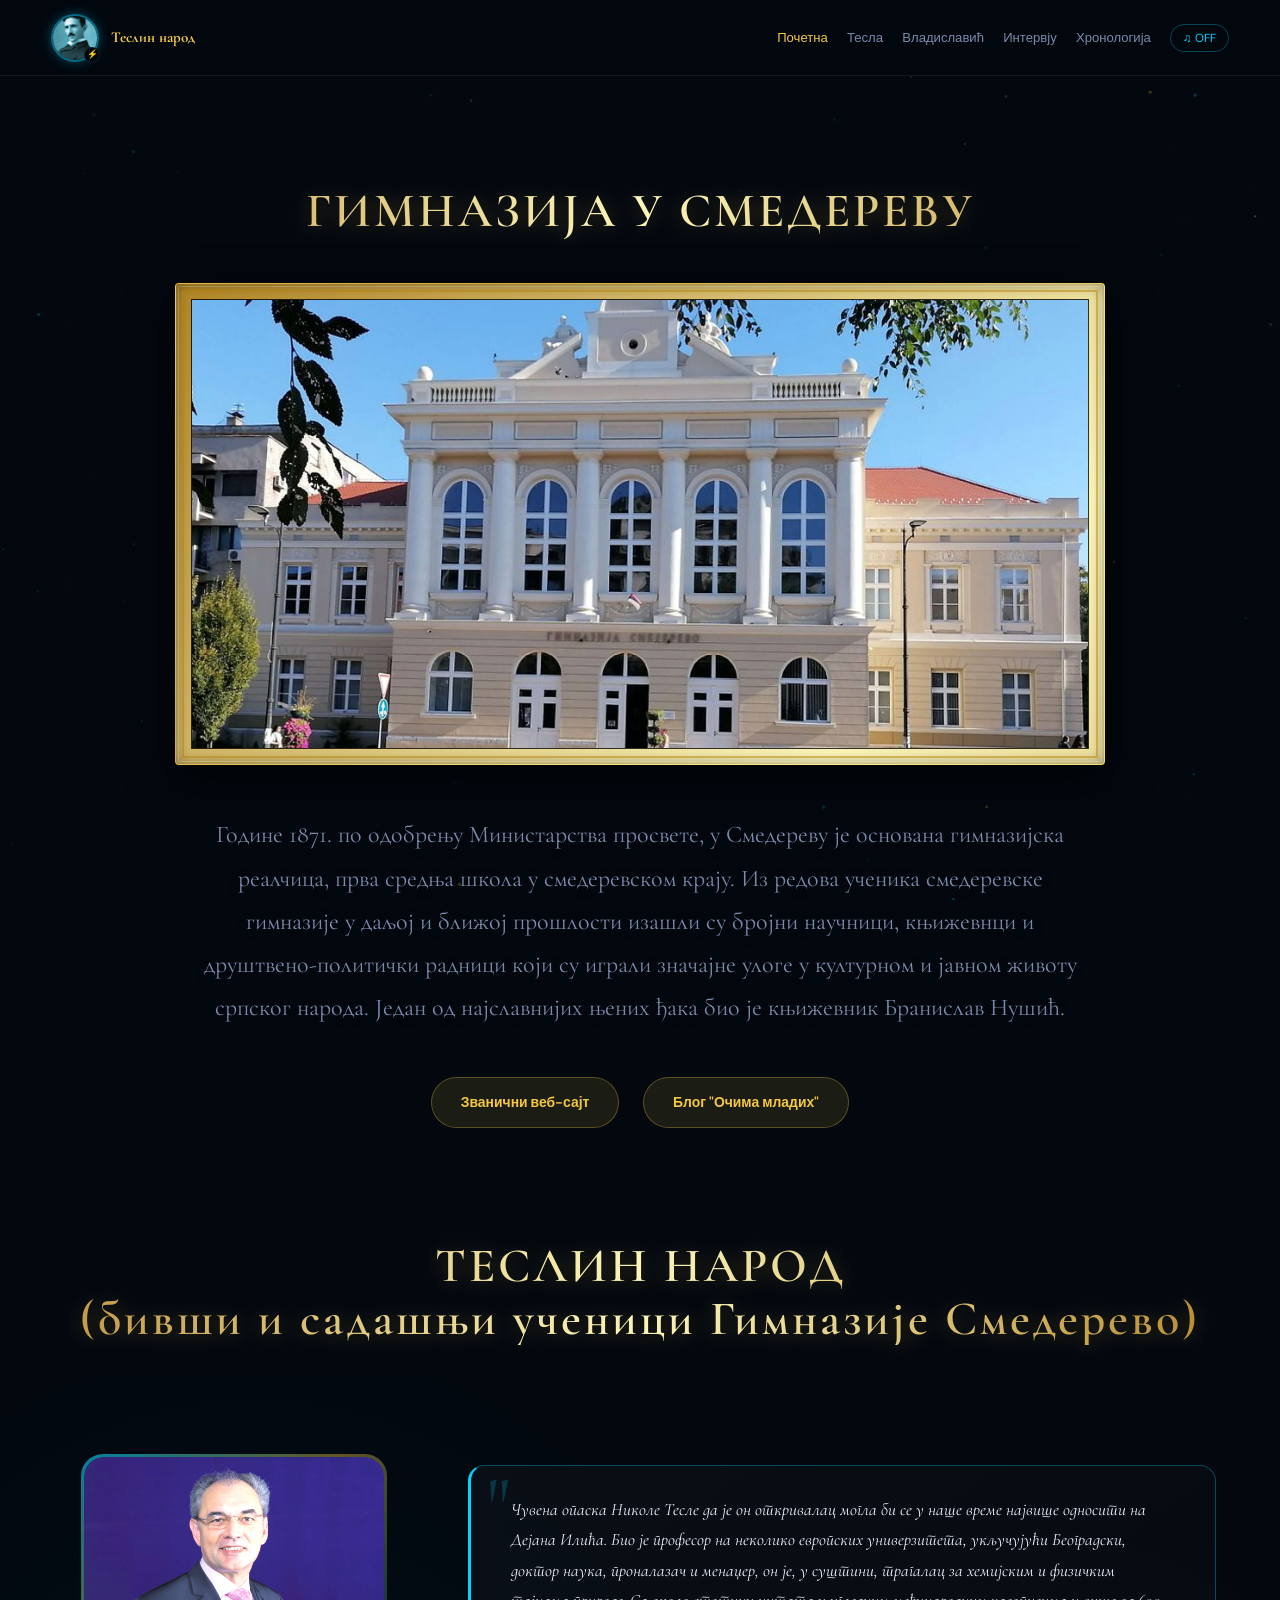
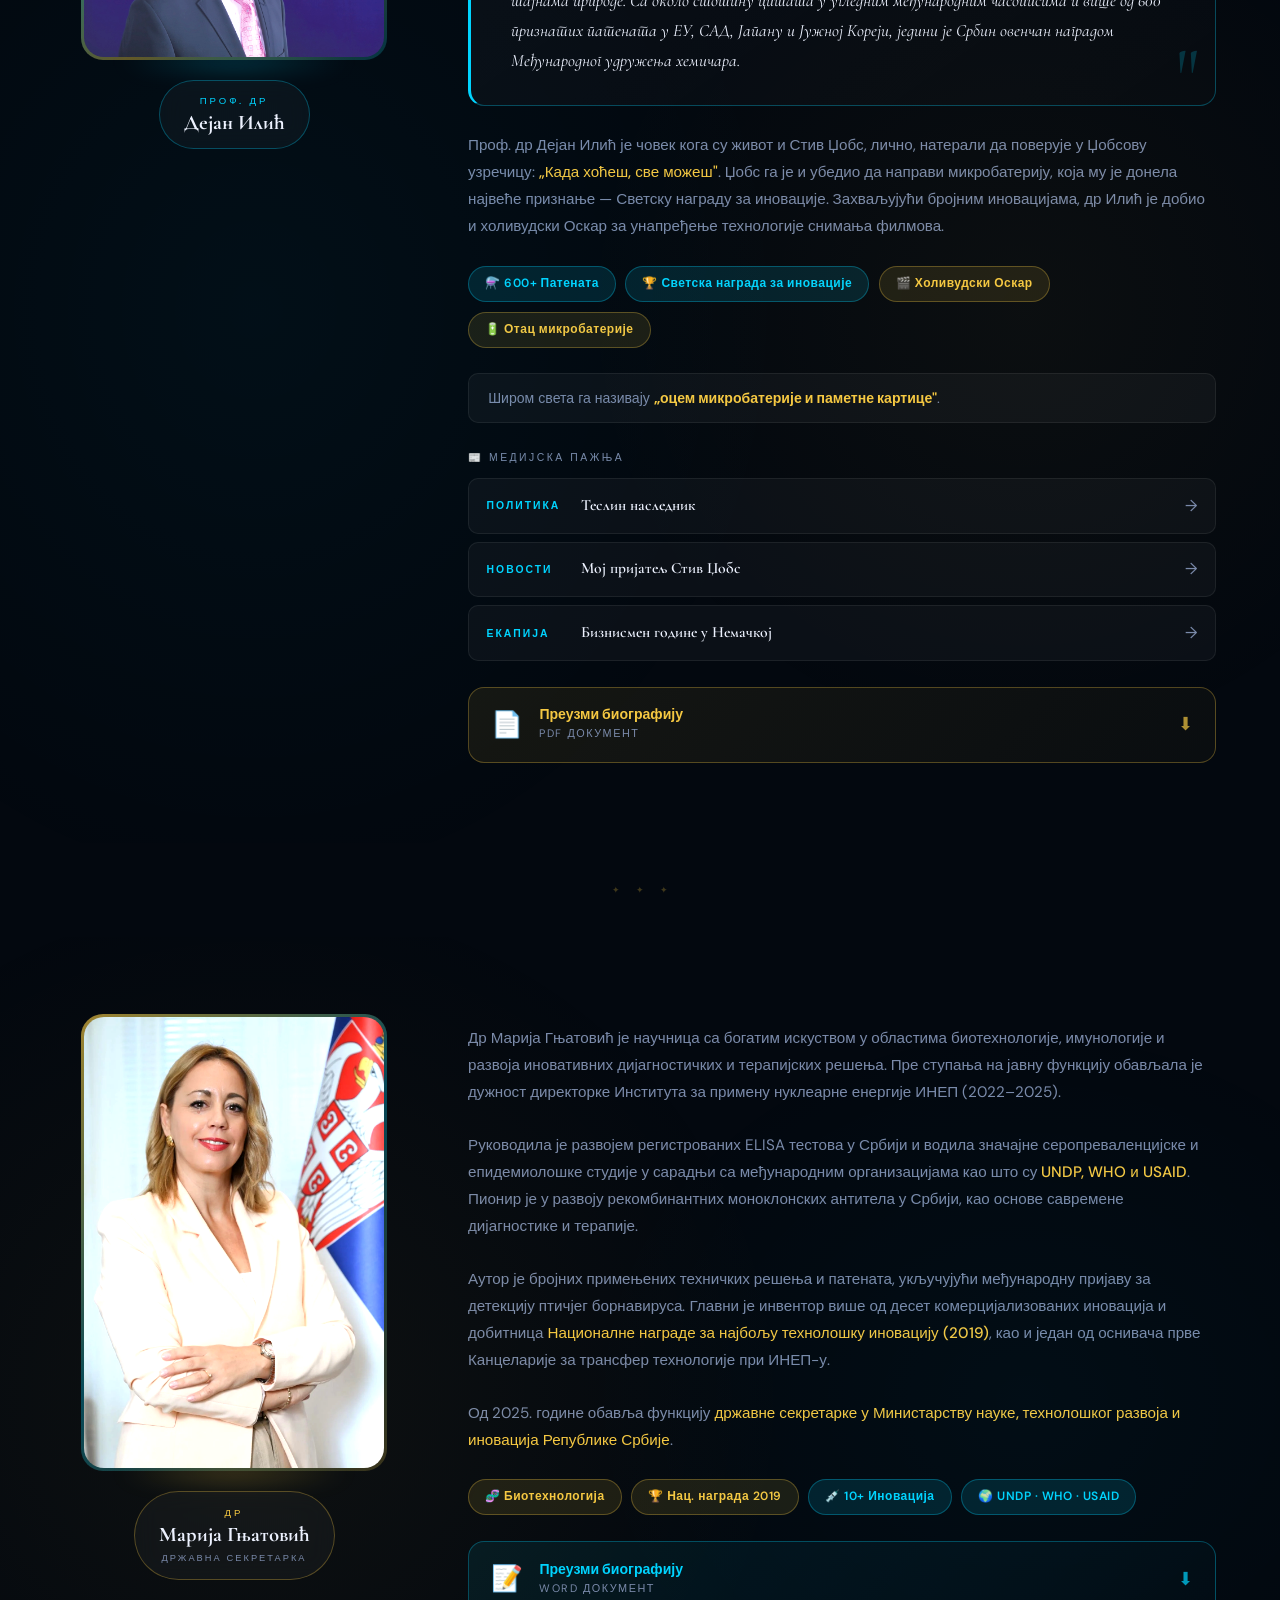
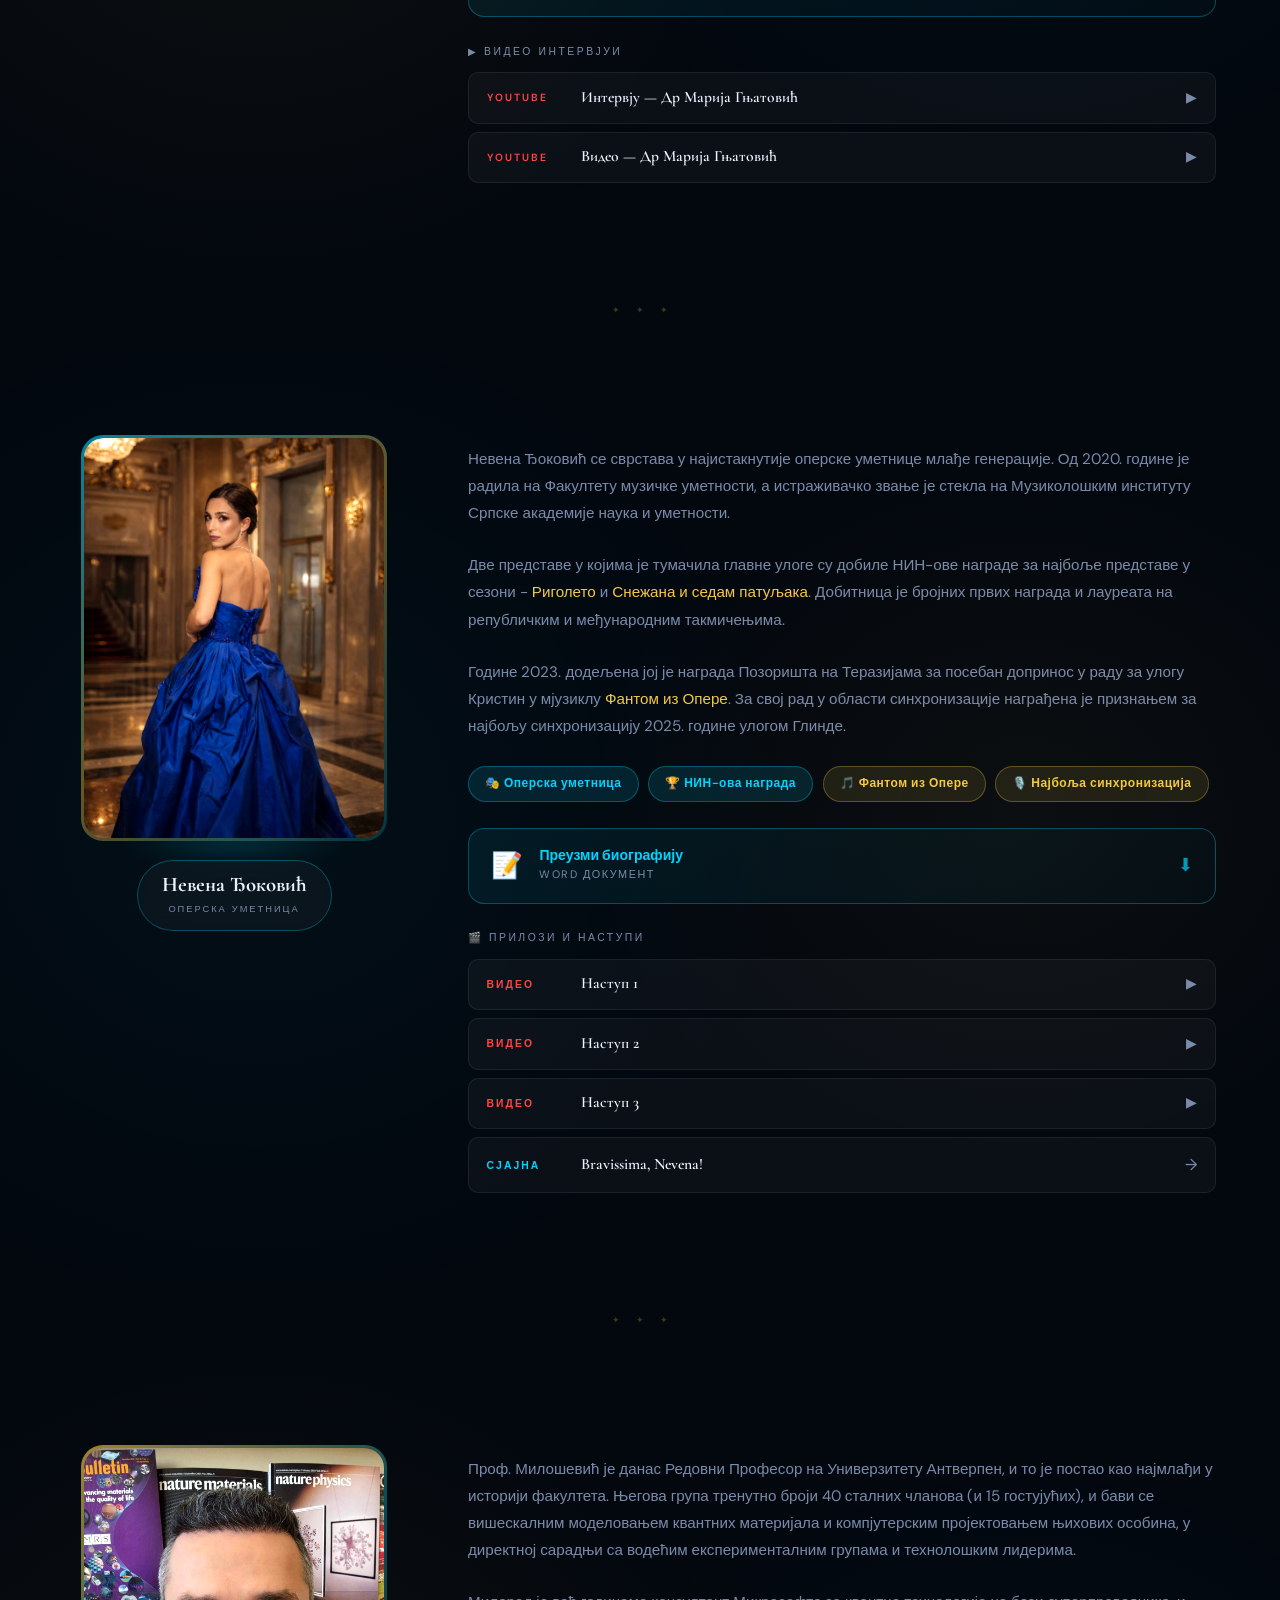
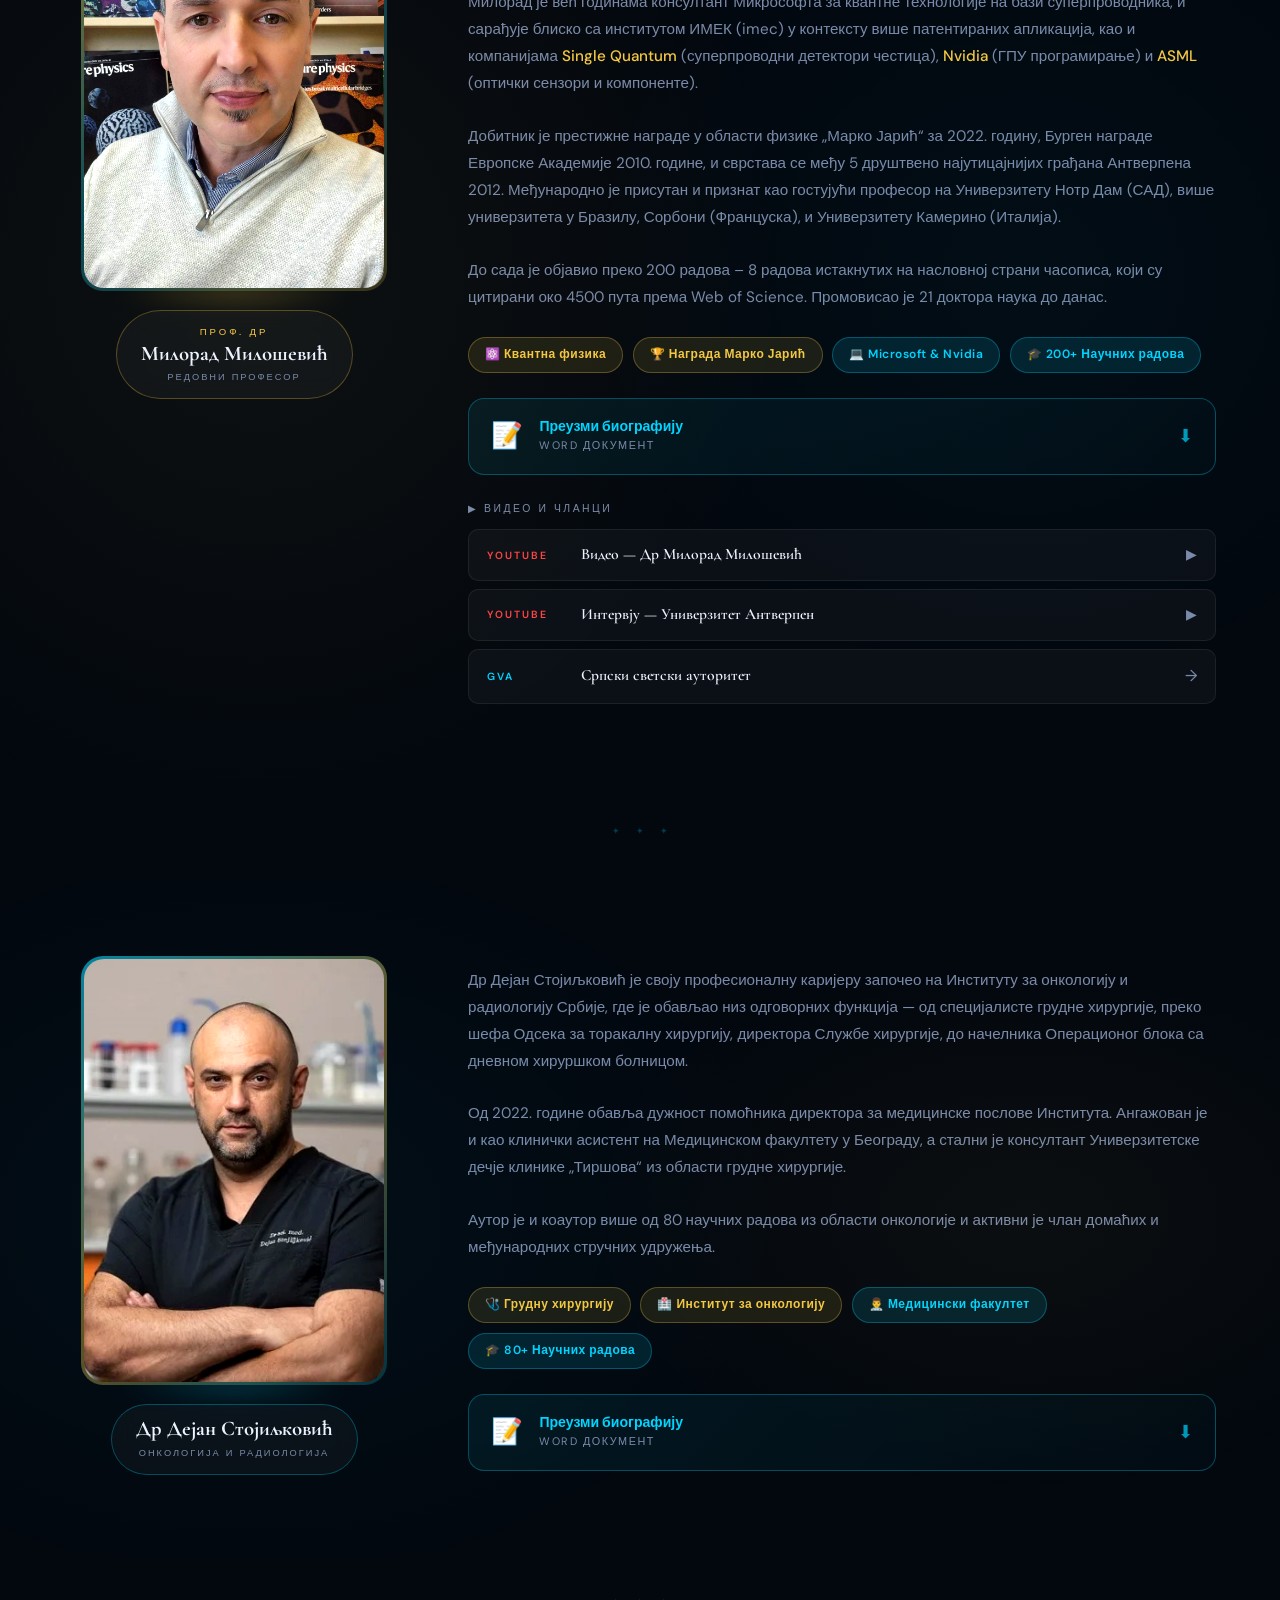
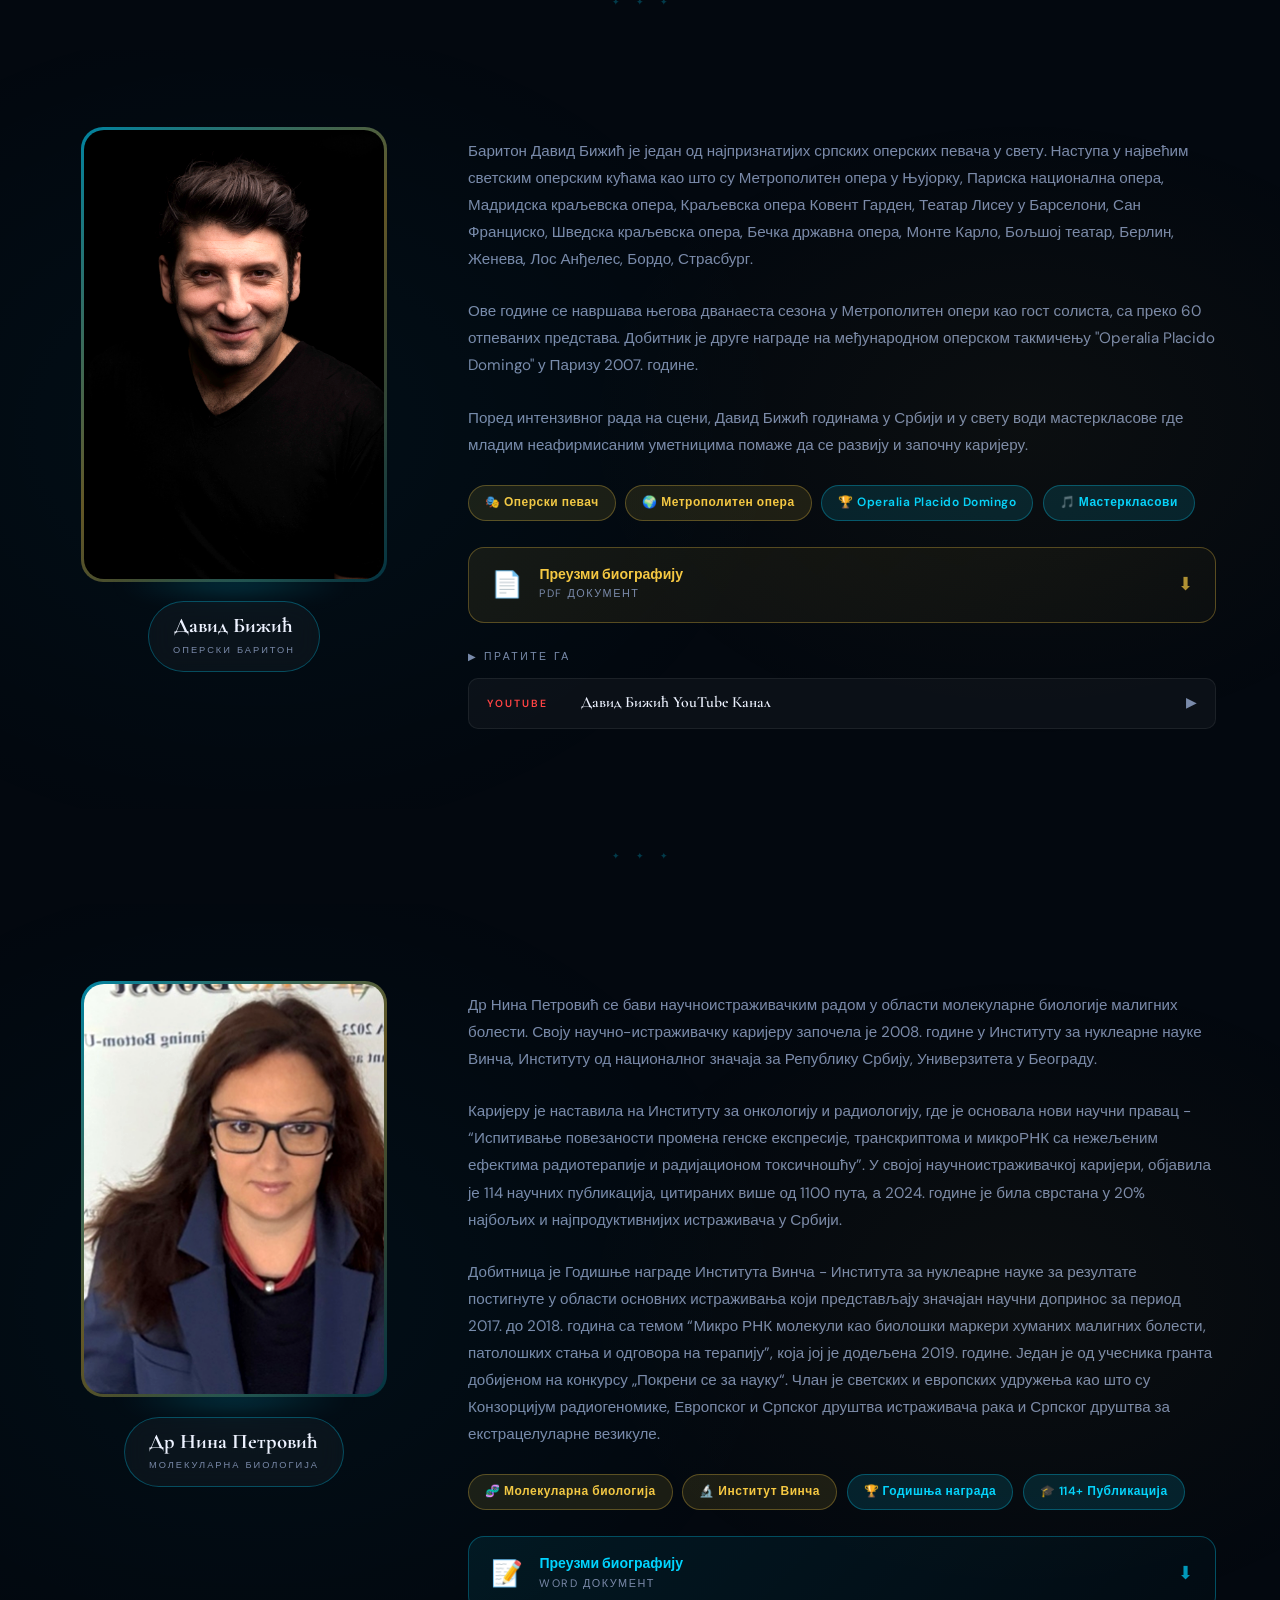
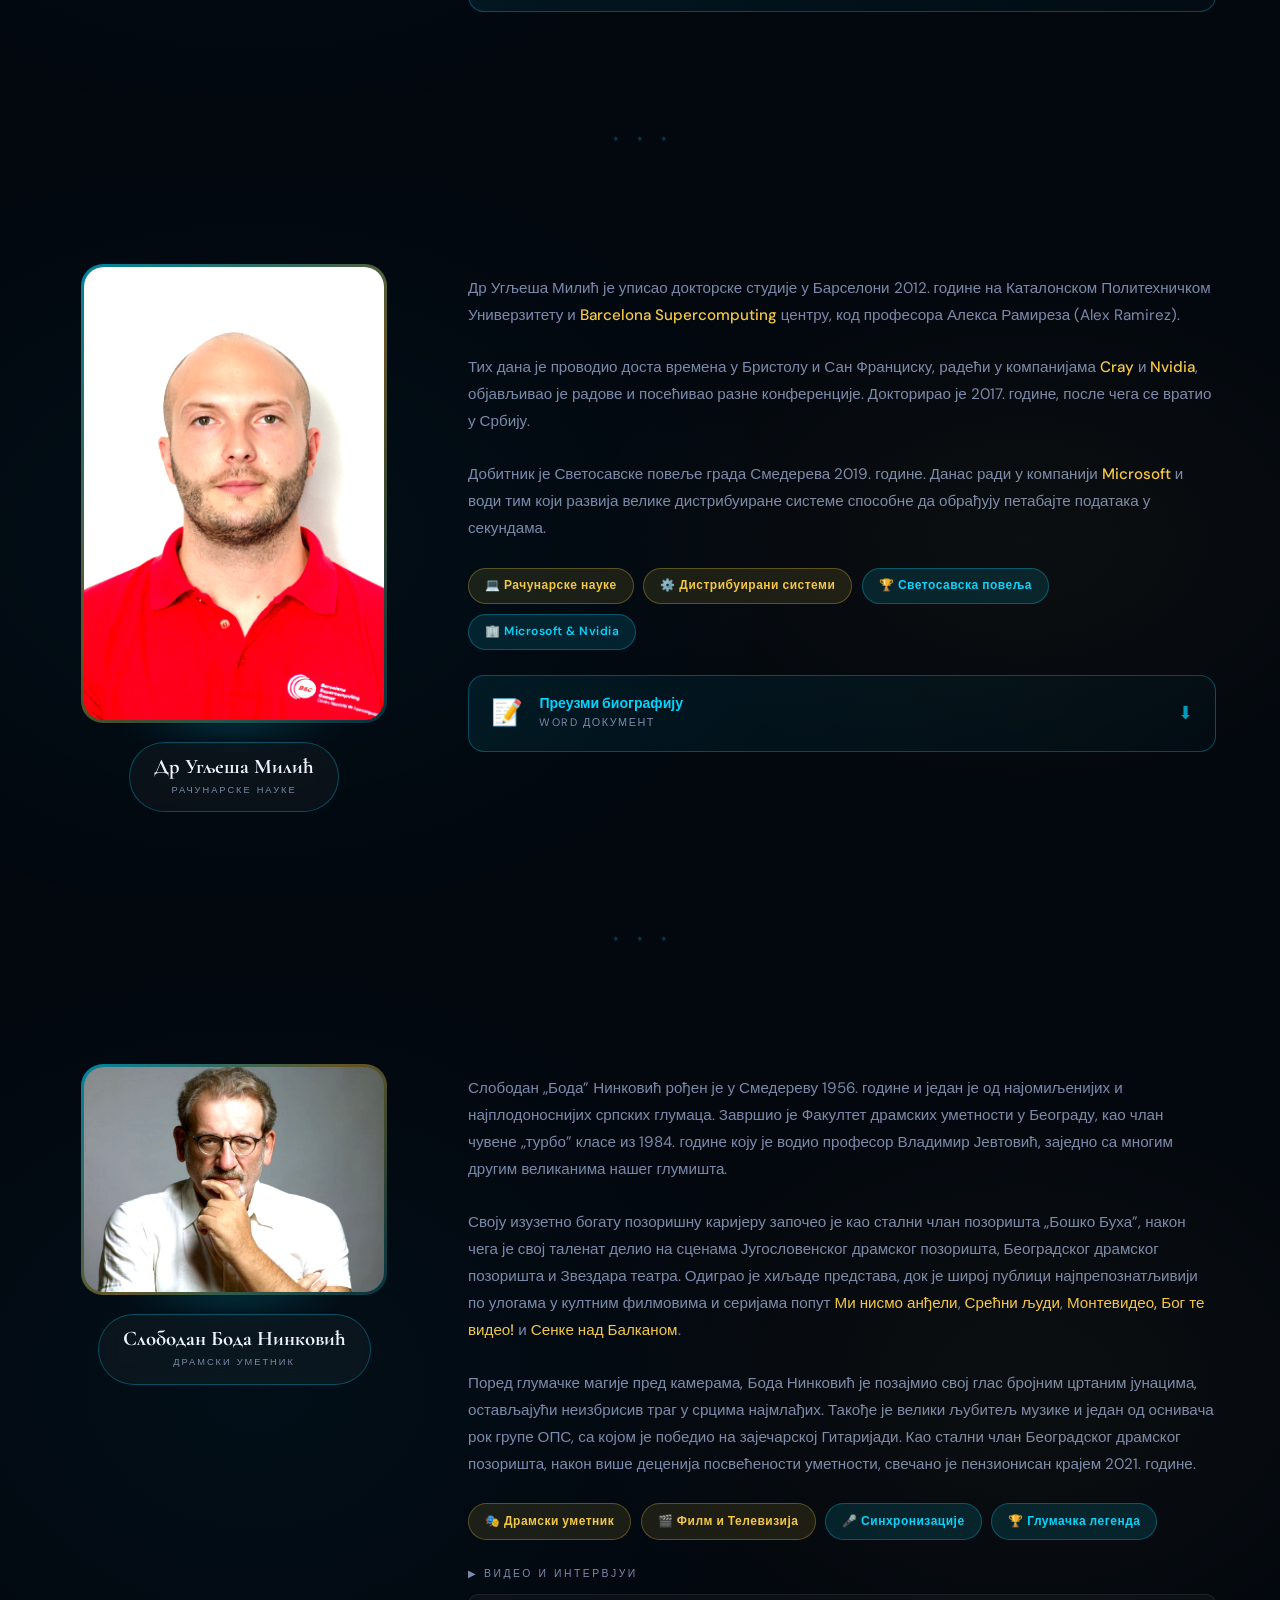
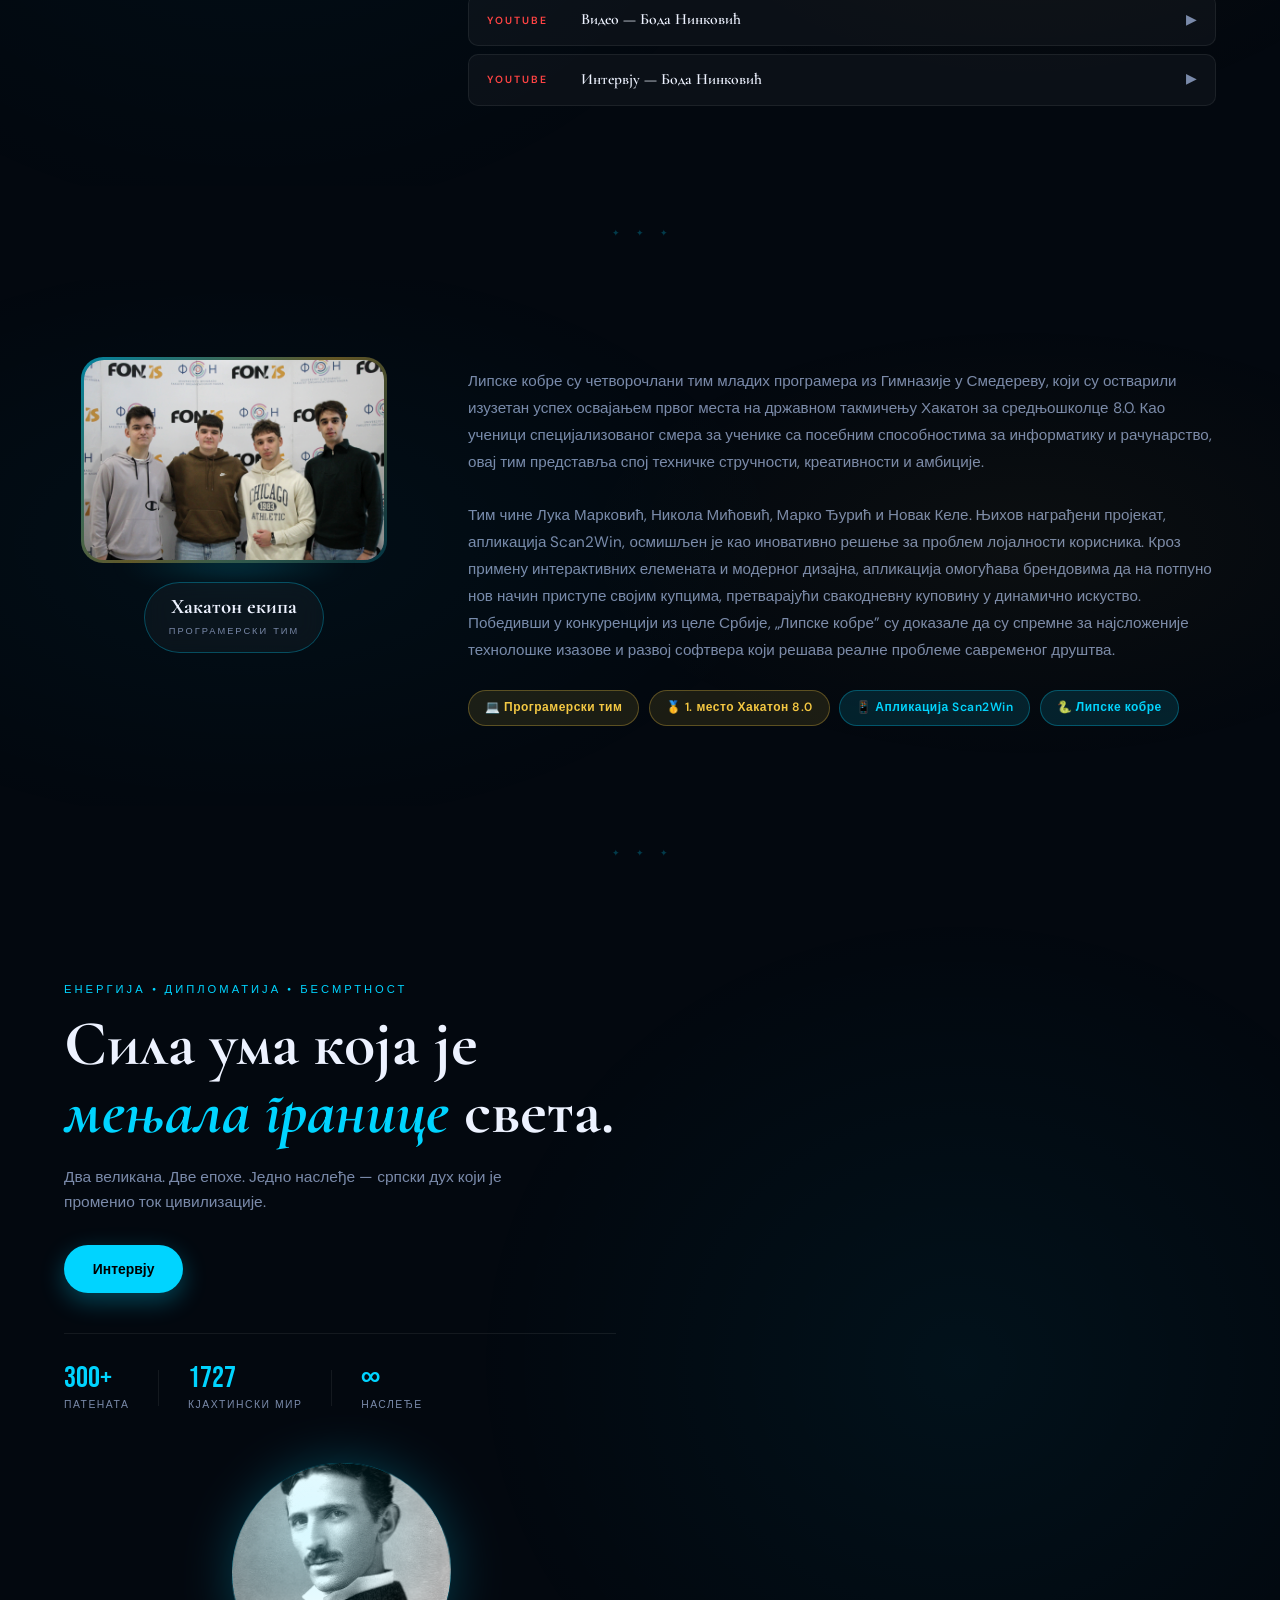
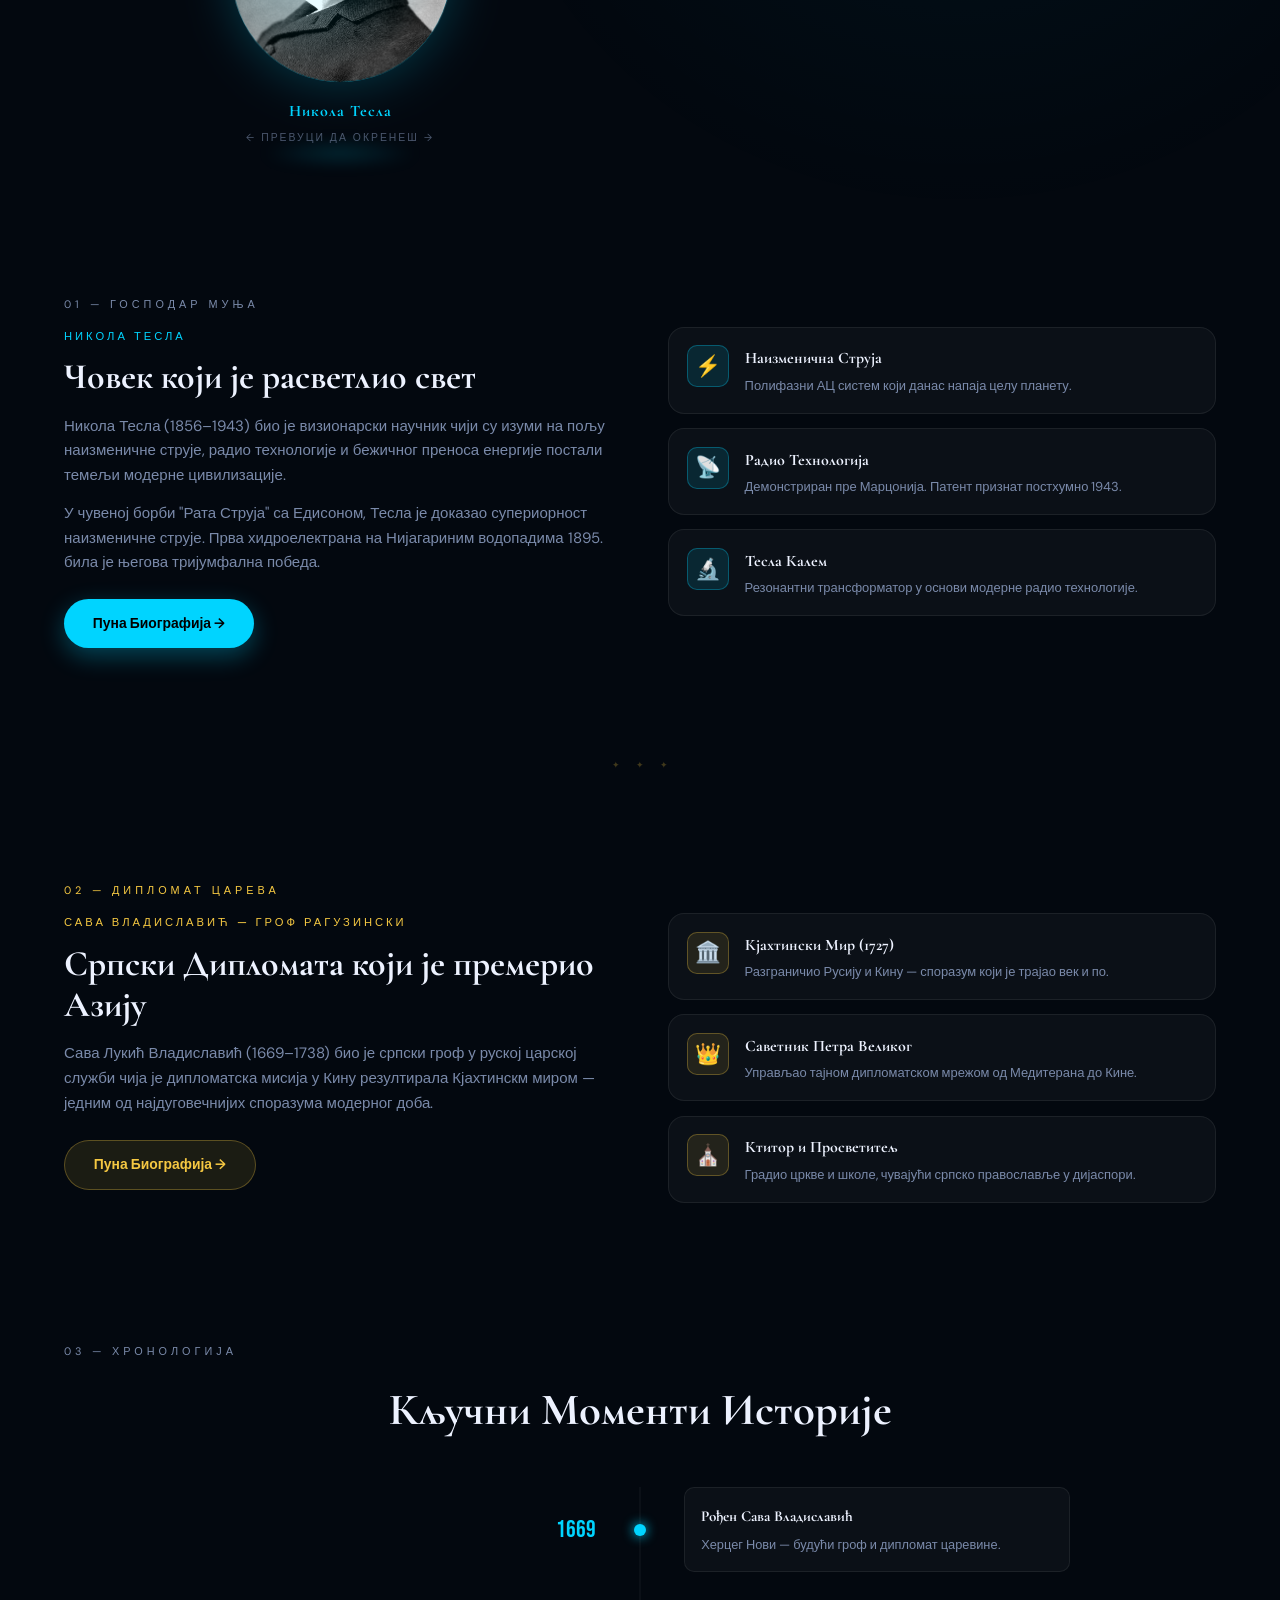
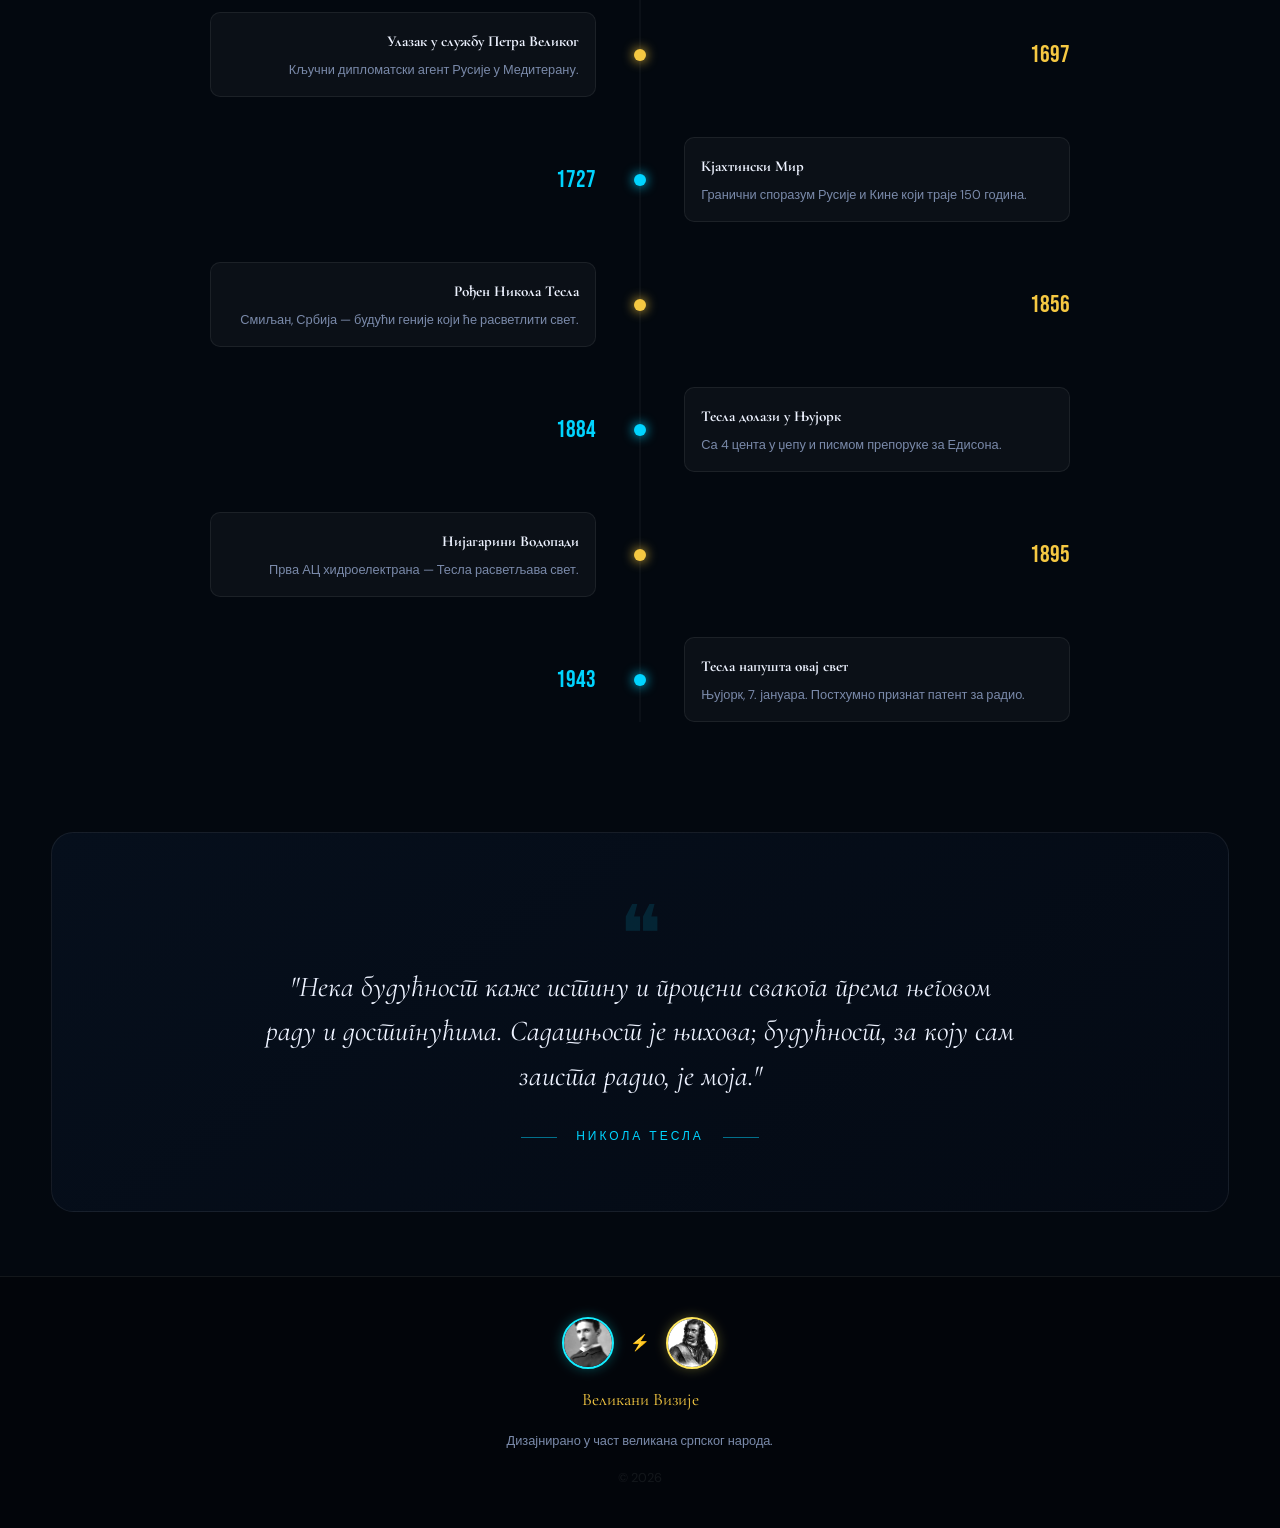
==== commit 63477166: "f" ====
--- a/index.html
+++ b/index.html
@@ -887,7 +887,7 @@
           <div class="stat"><span class="stat-num">∞</span><span class="stat-label">Наслеђе</span></div>
         </div>
       </div>
-
+      <br><br><br><br><br><br>
       <!-- ── COIN ── -->
       <div class="hero-visual">
         <div class="coin-wrapper">
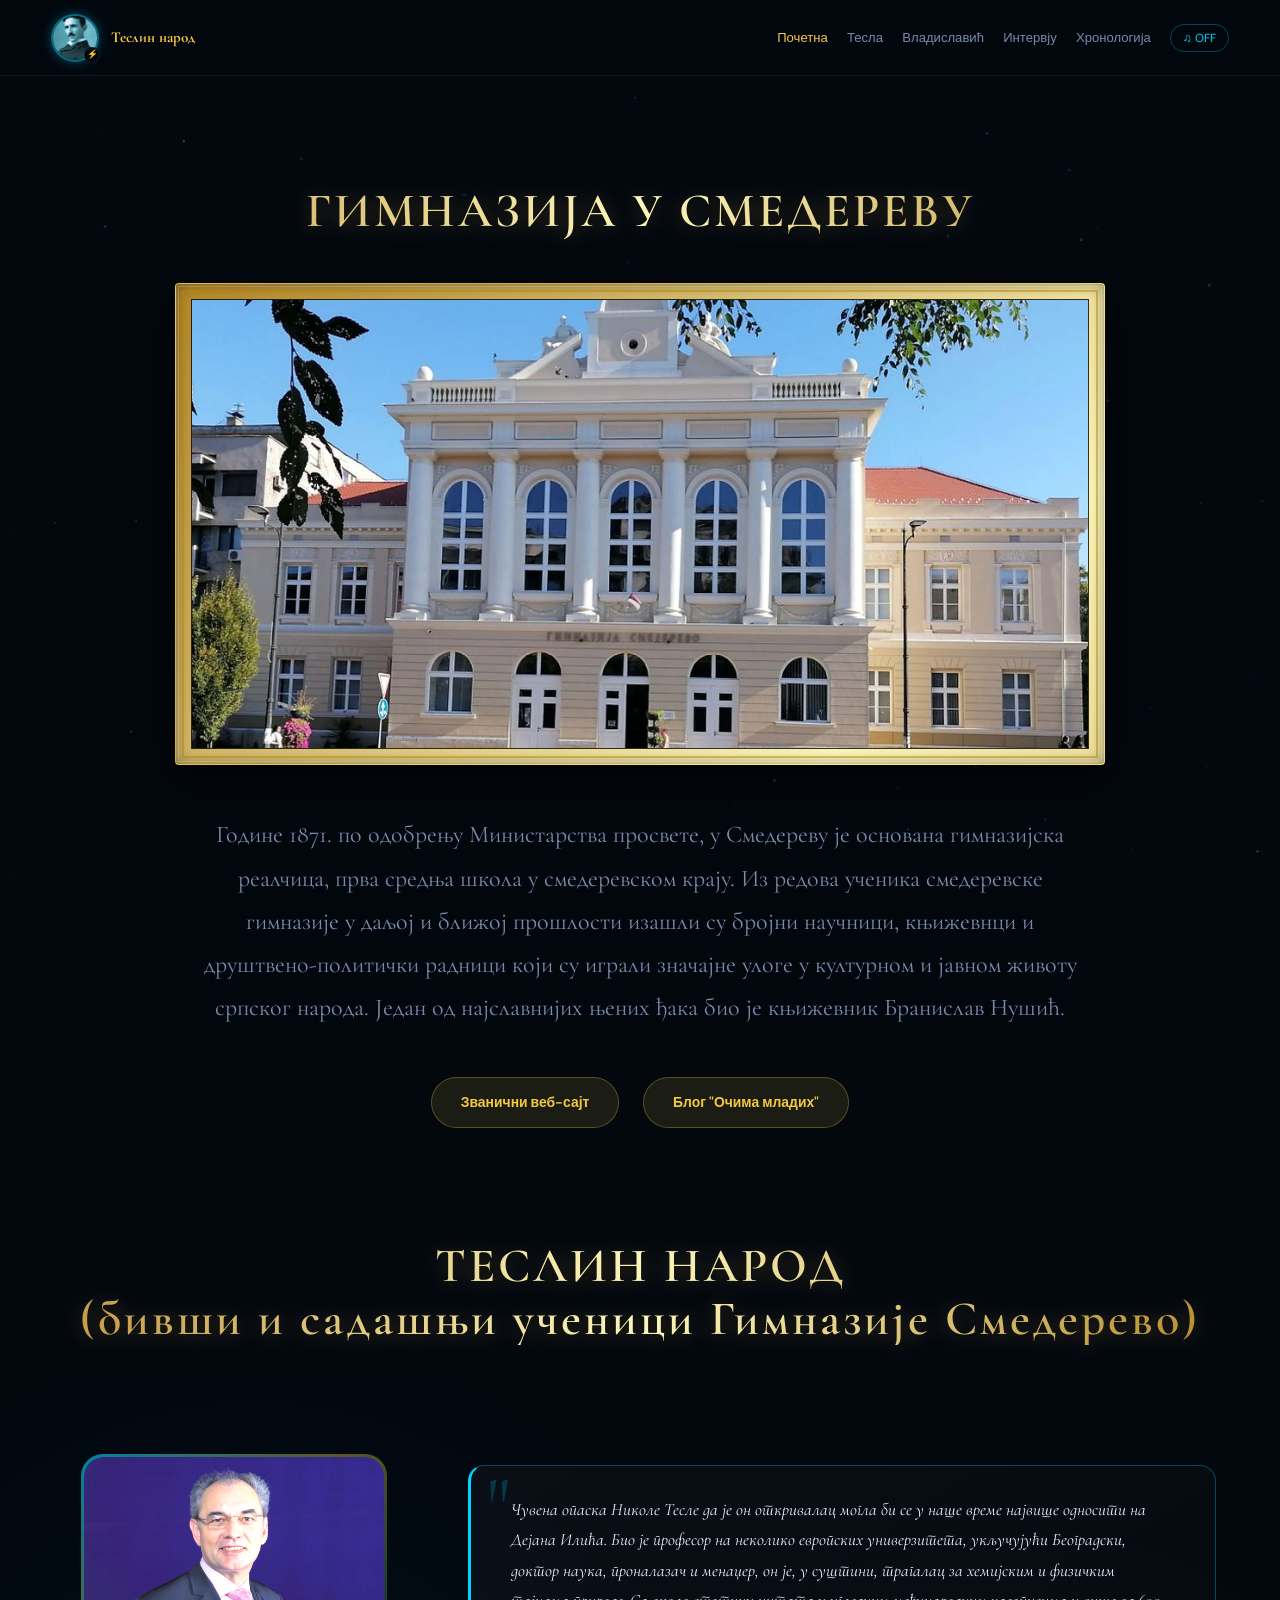
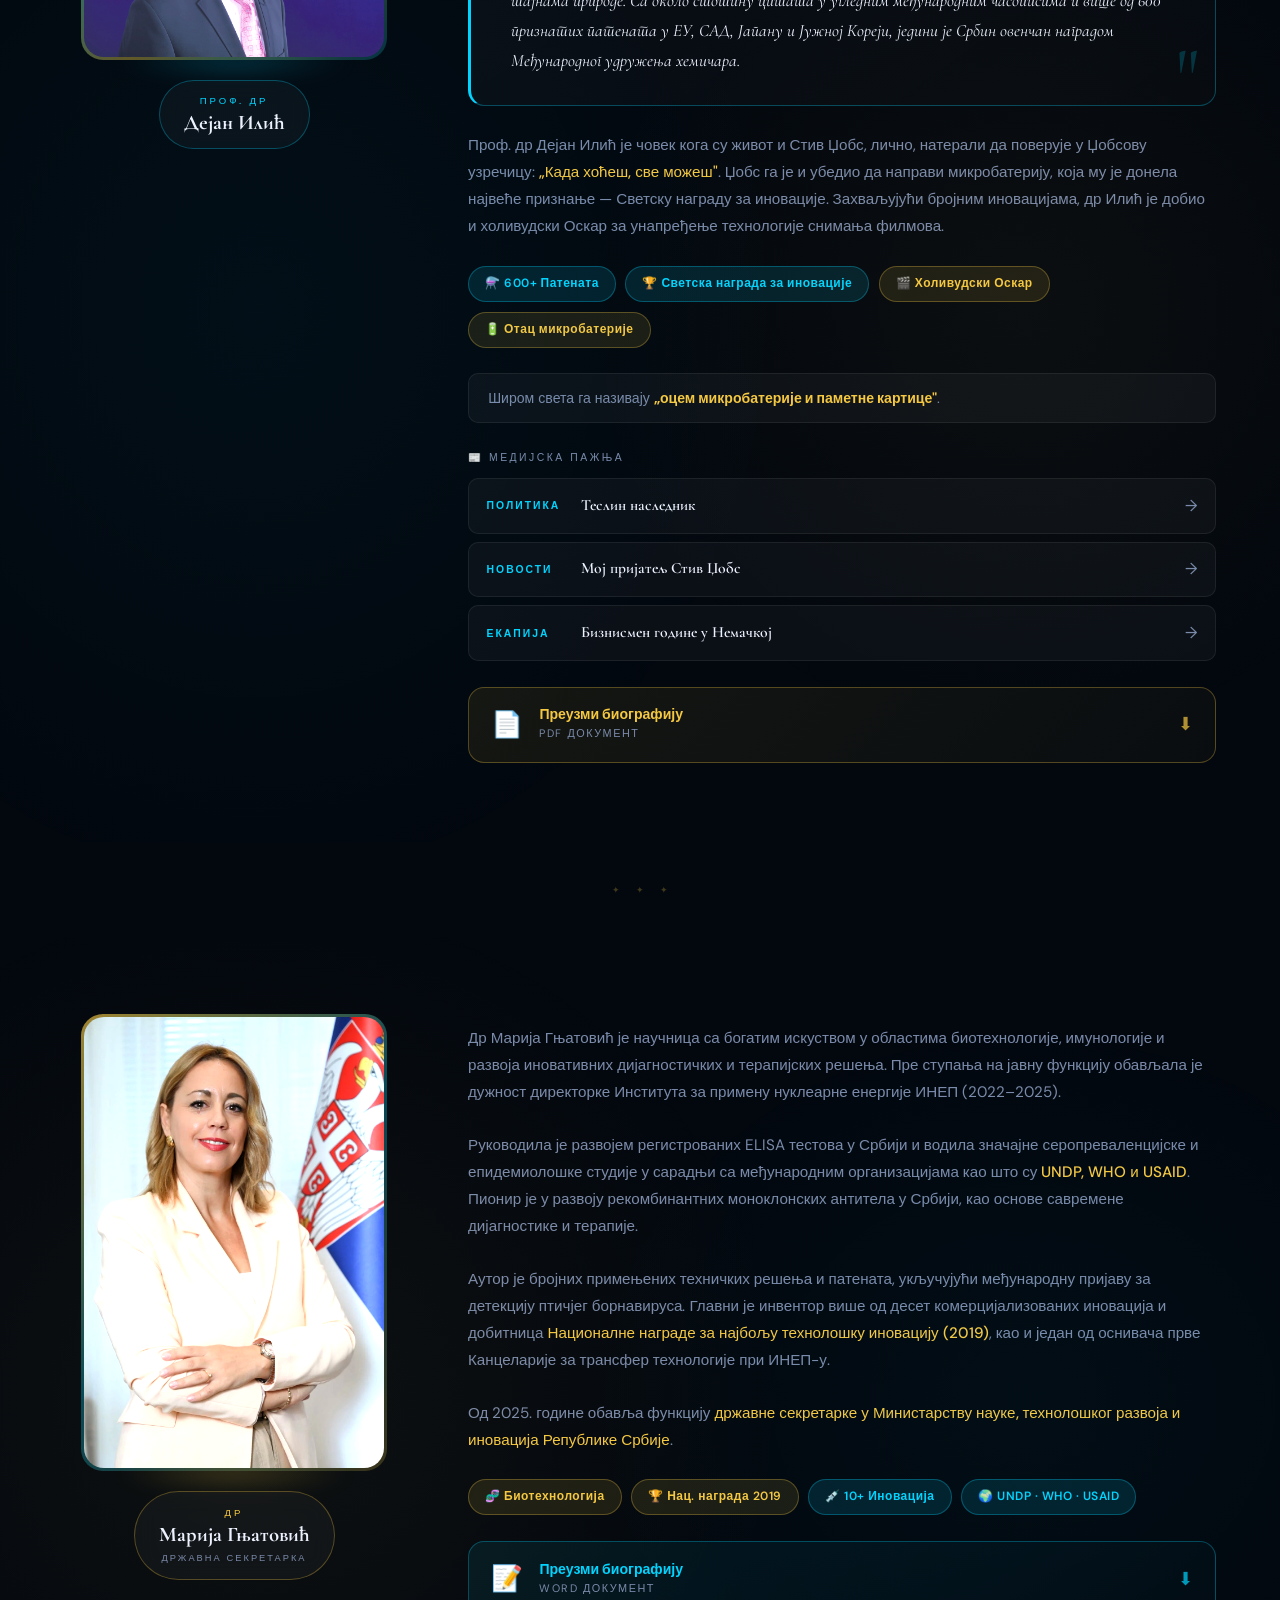
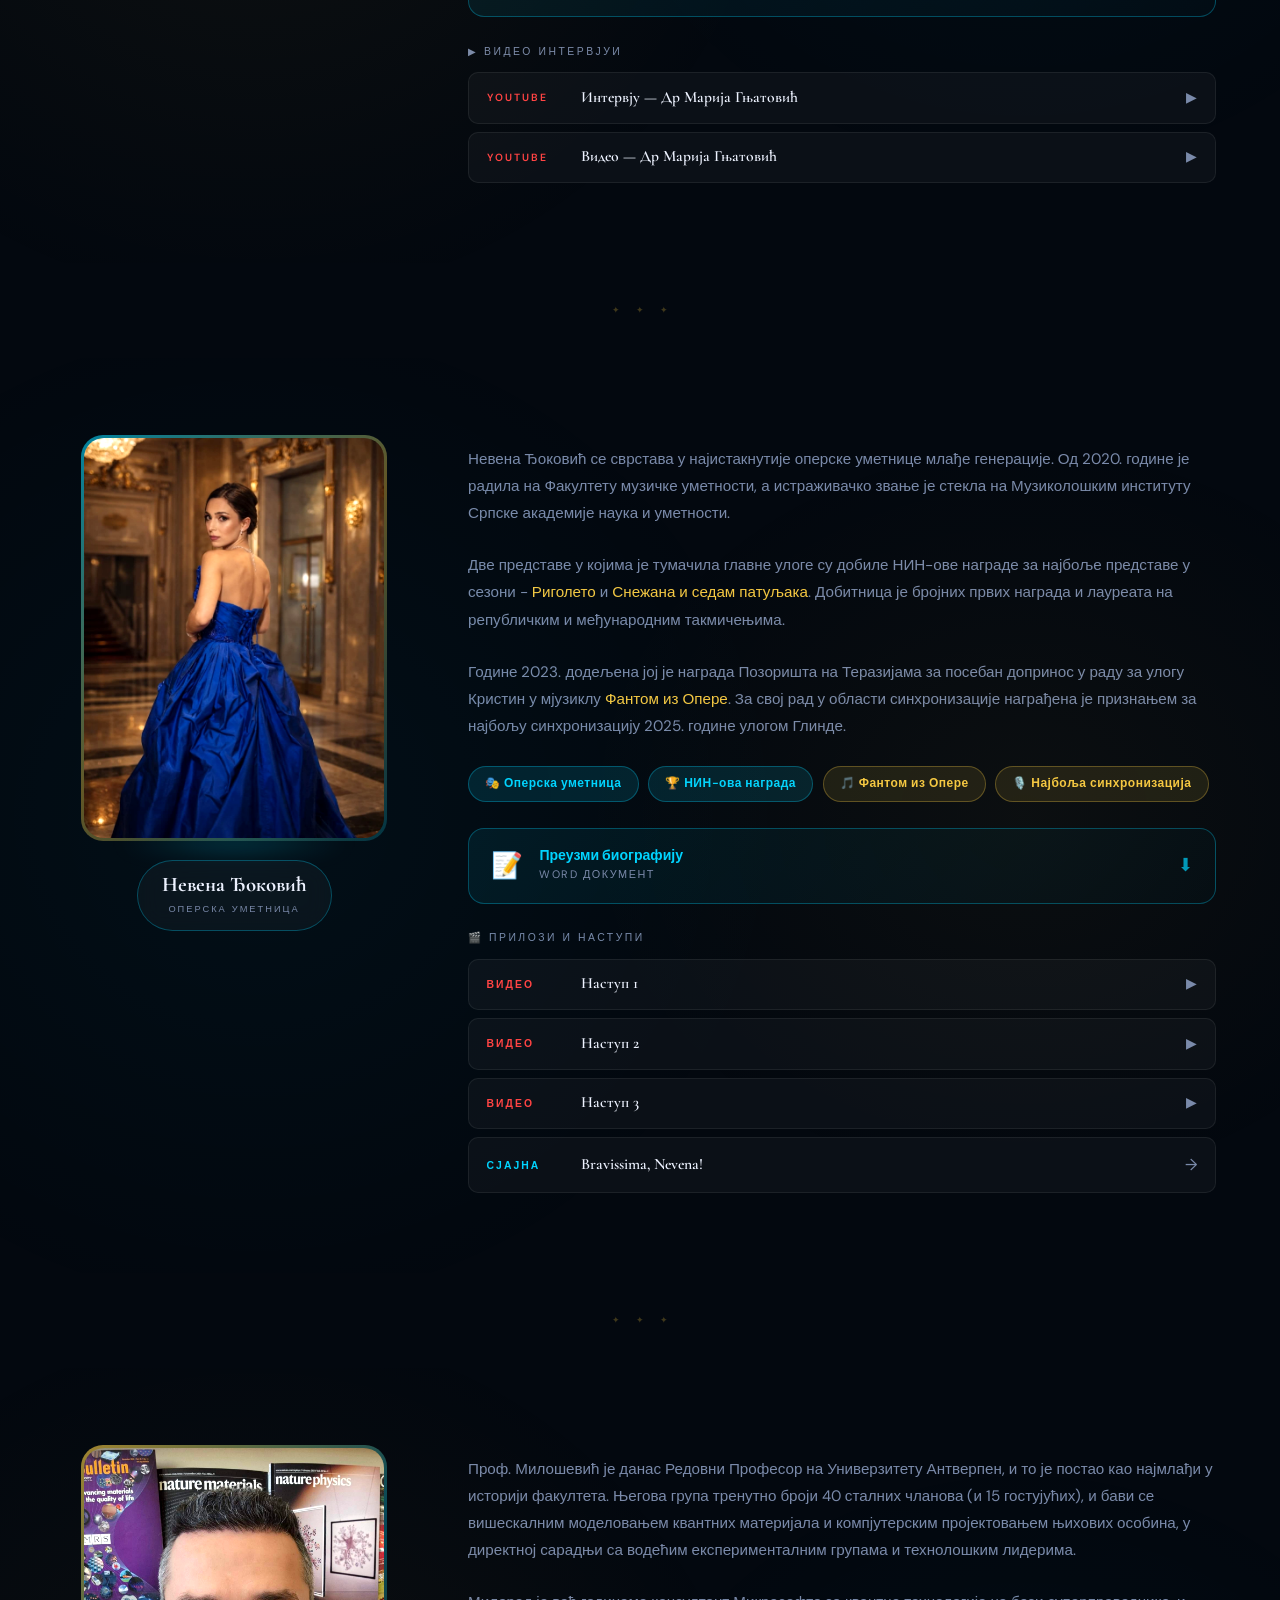
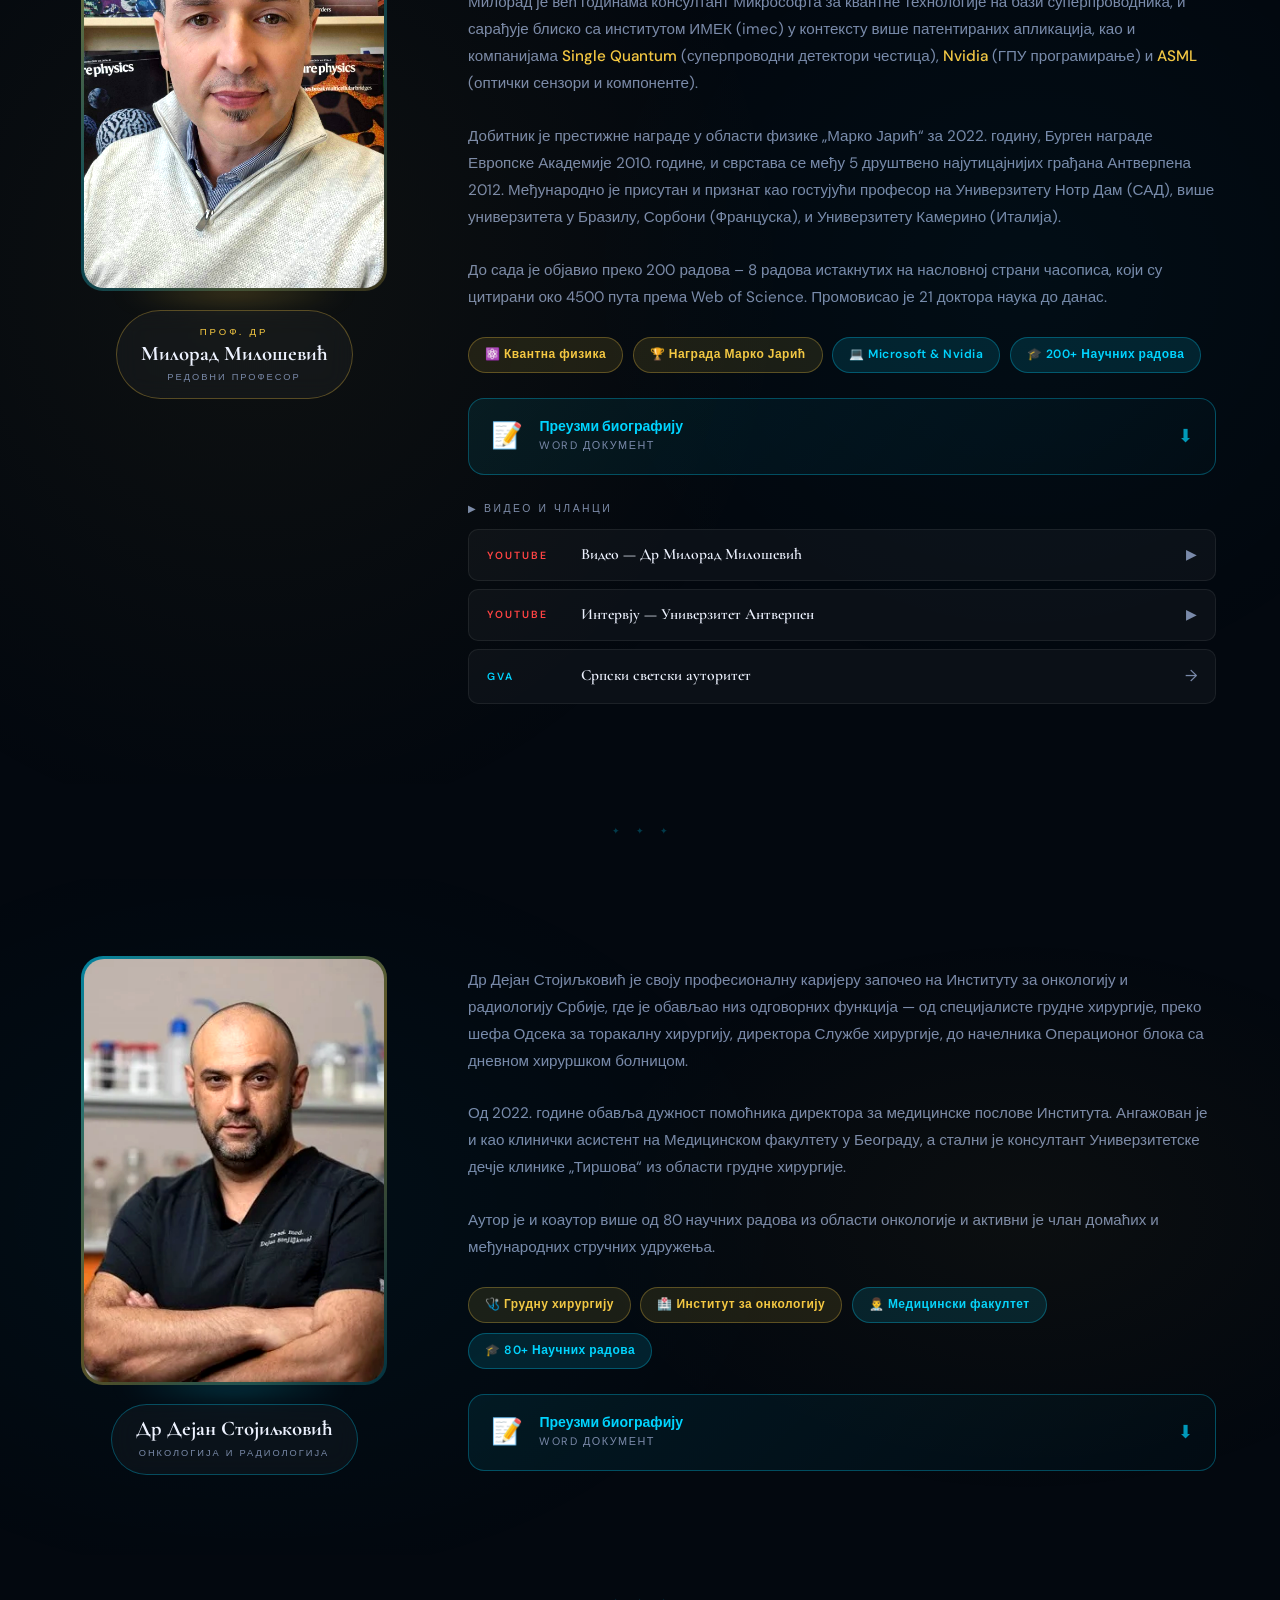
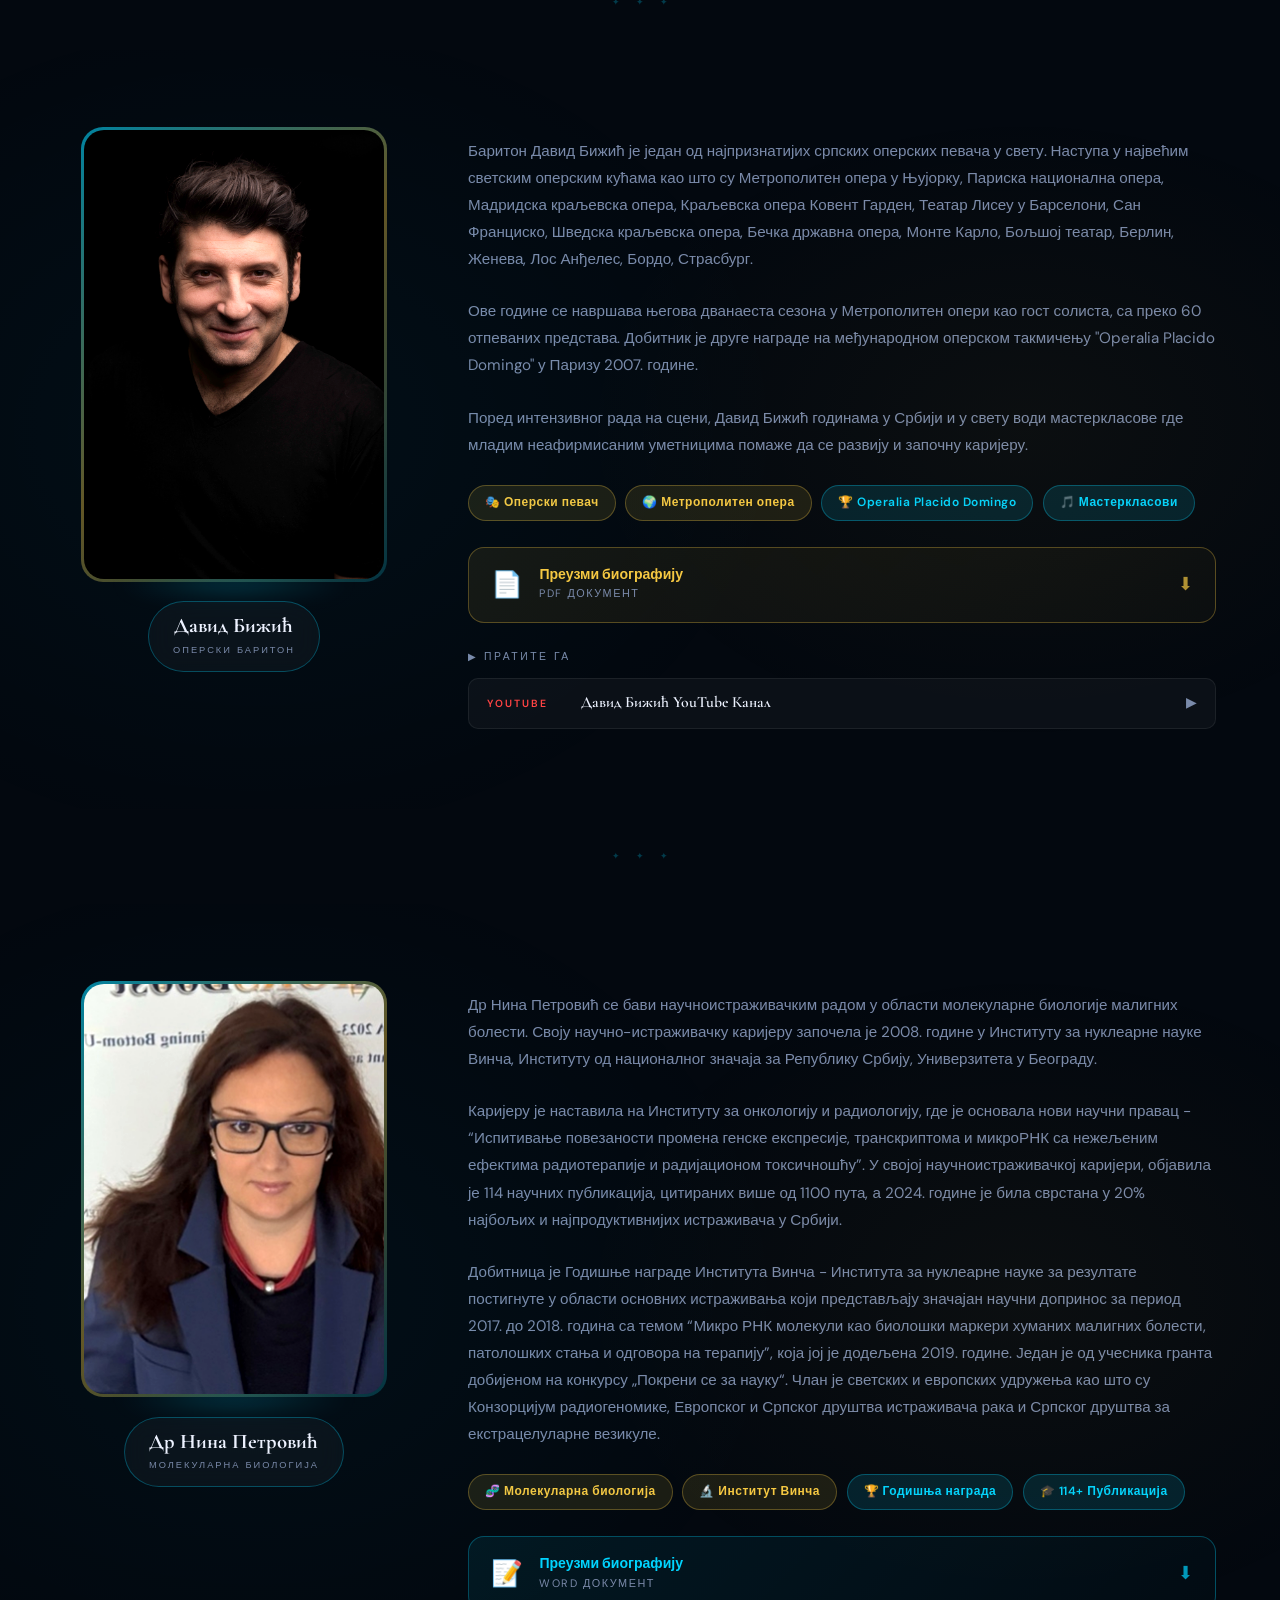
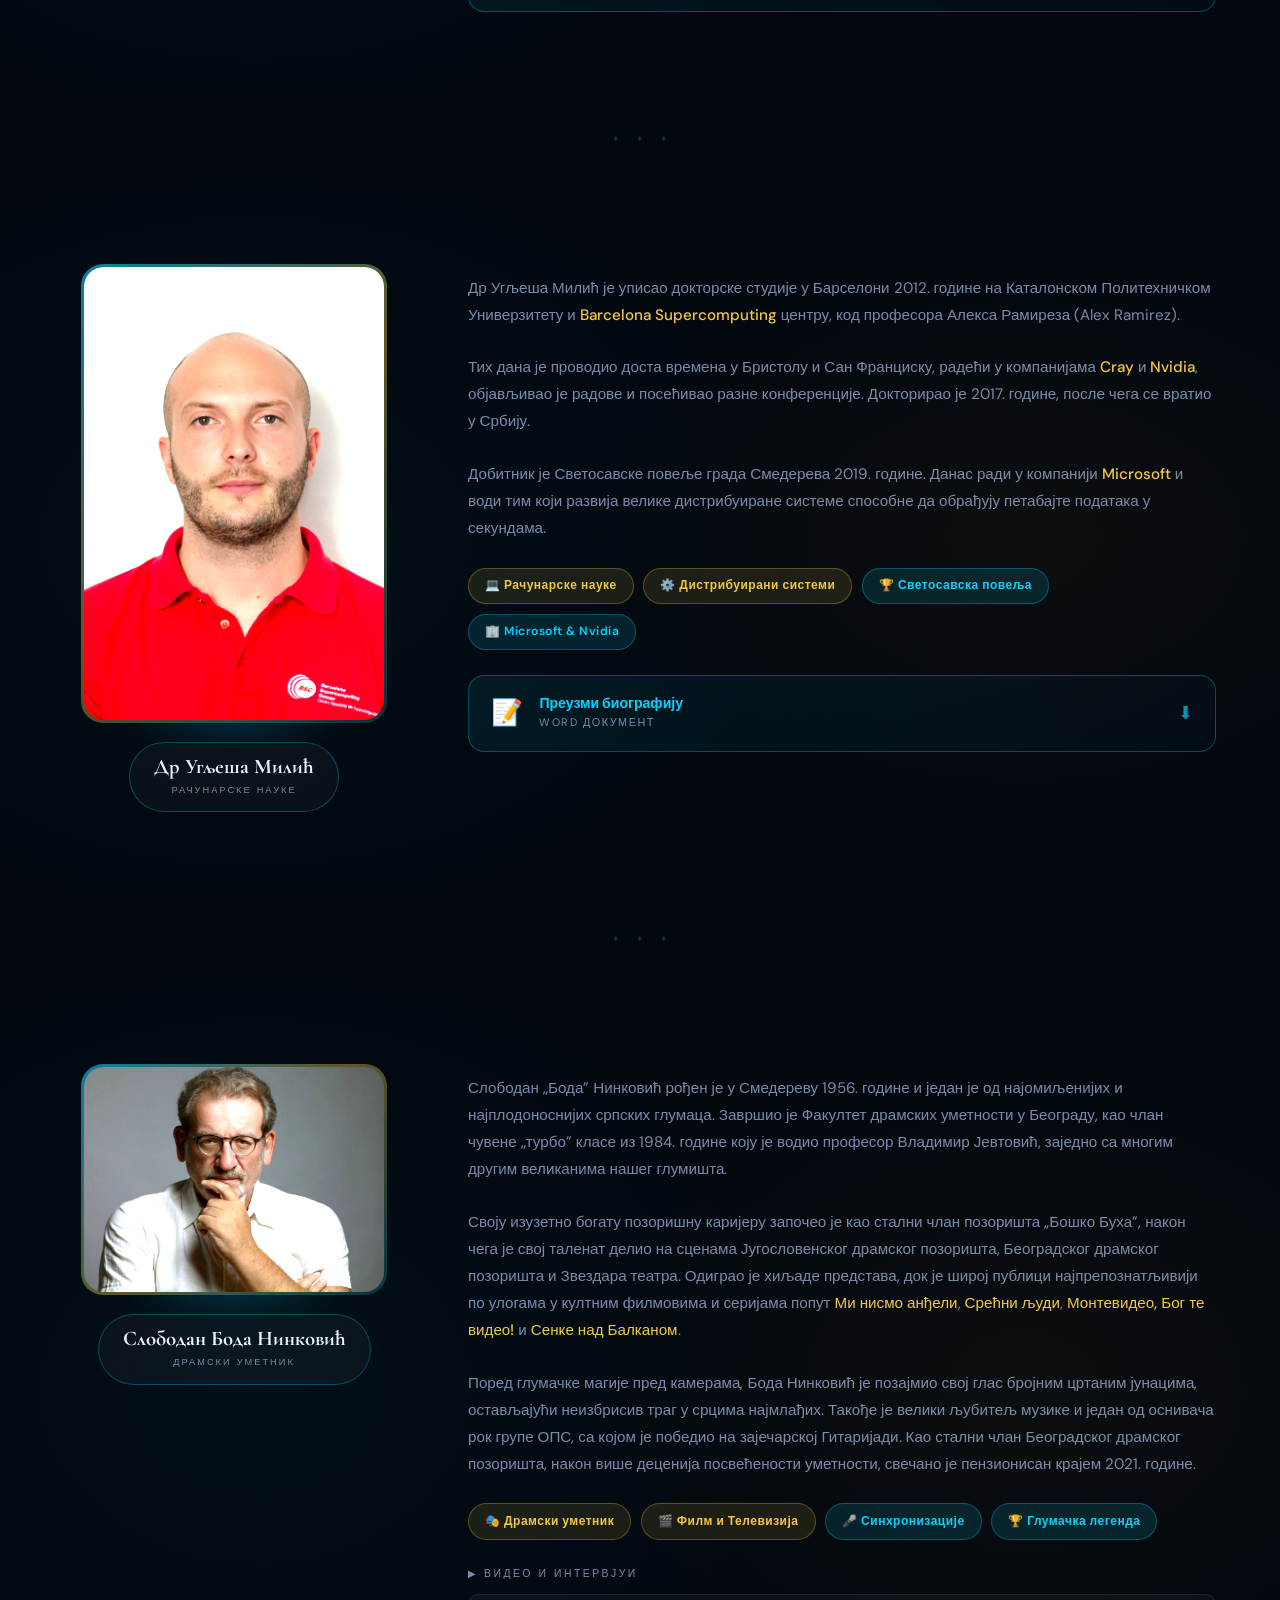
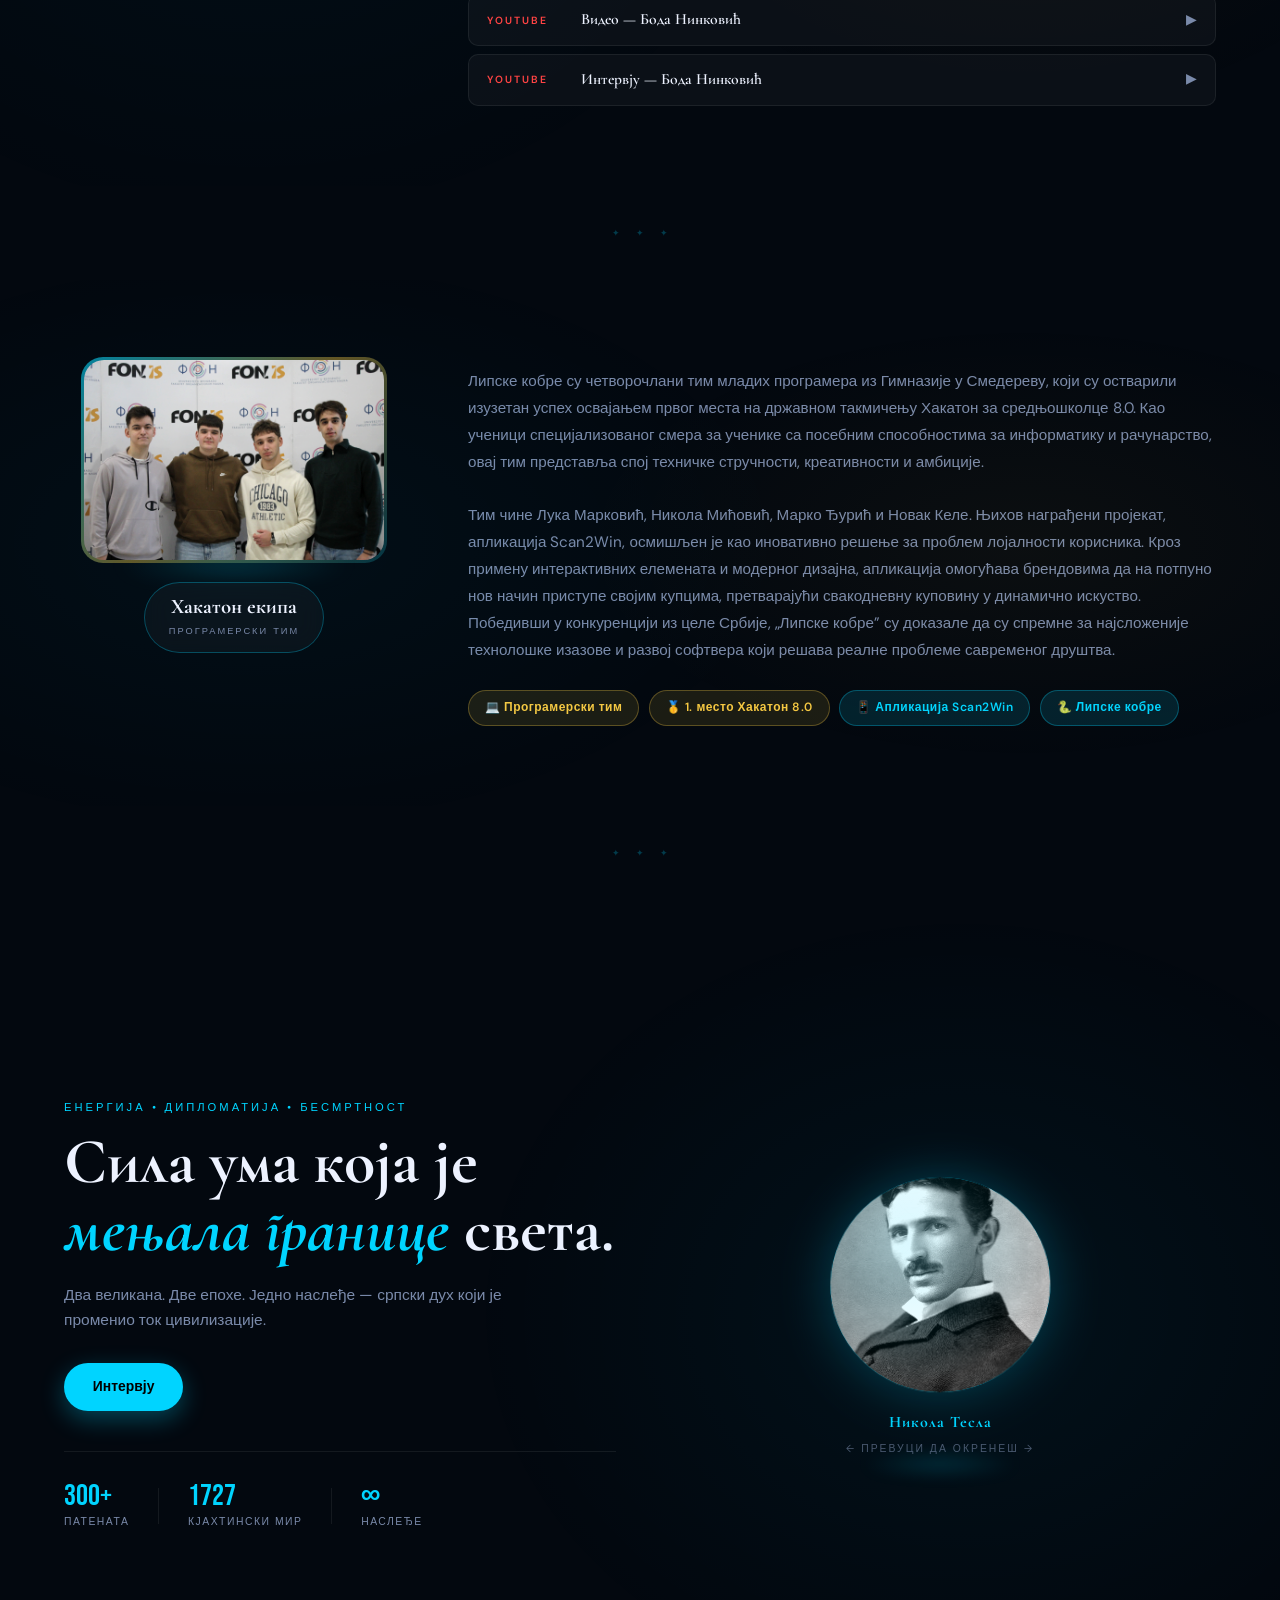
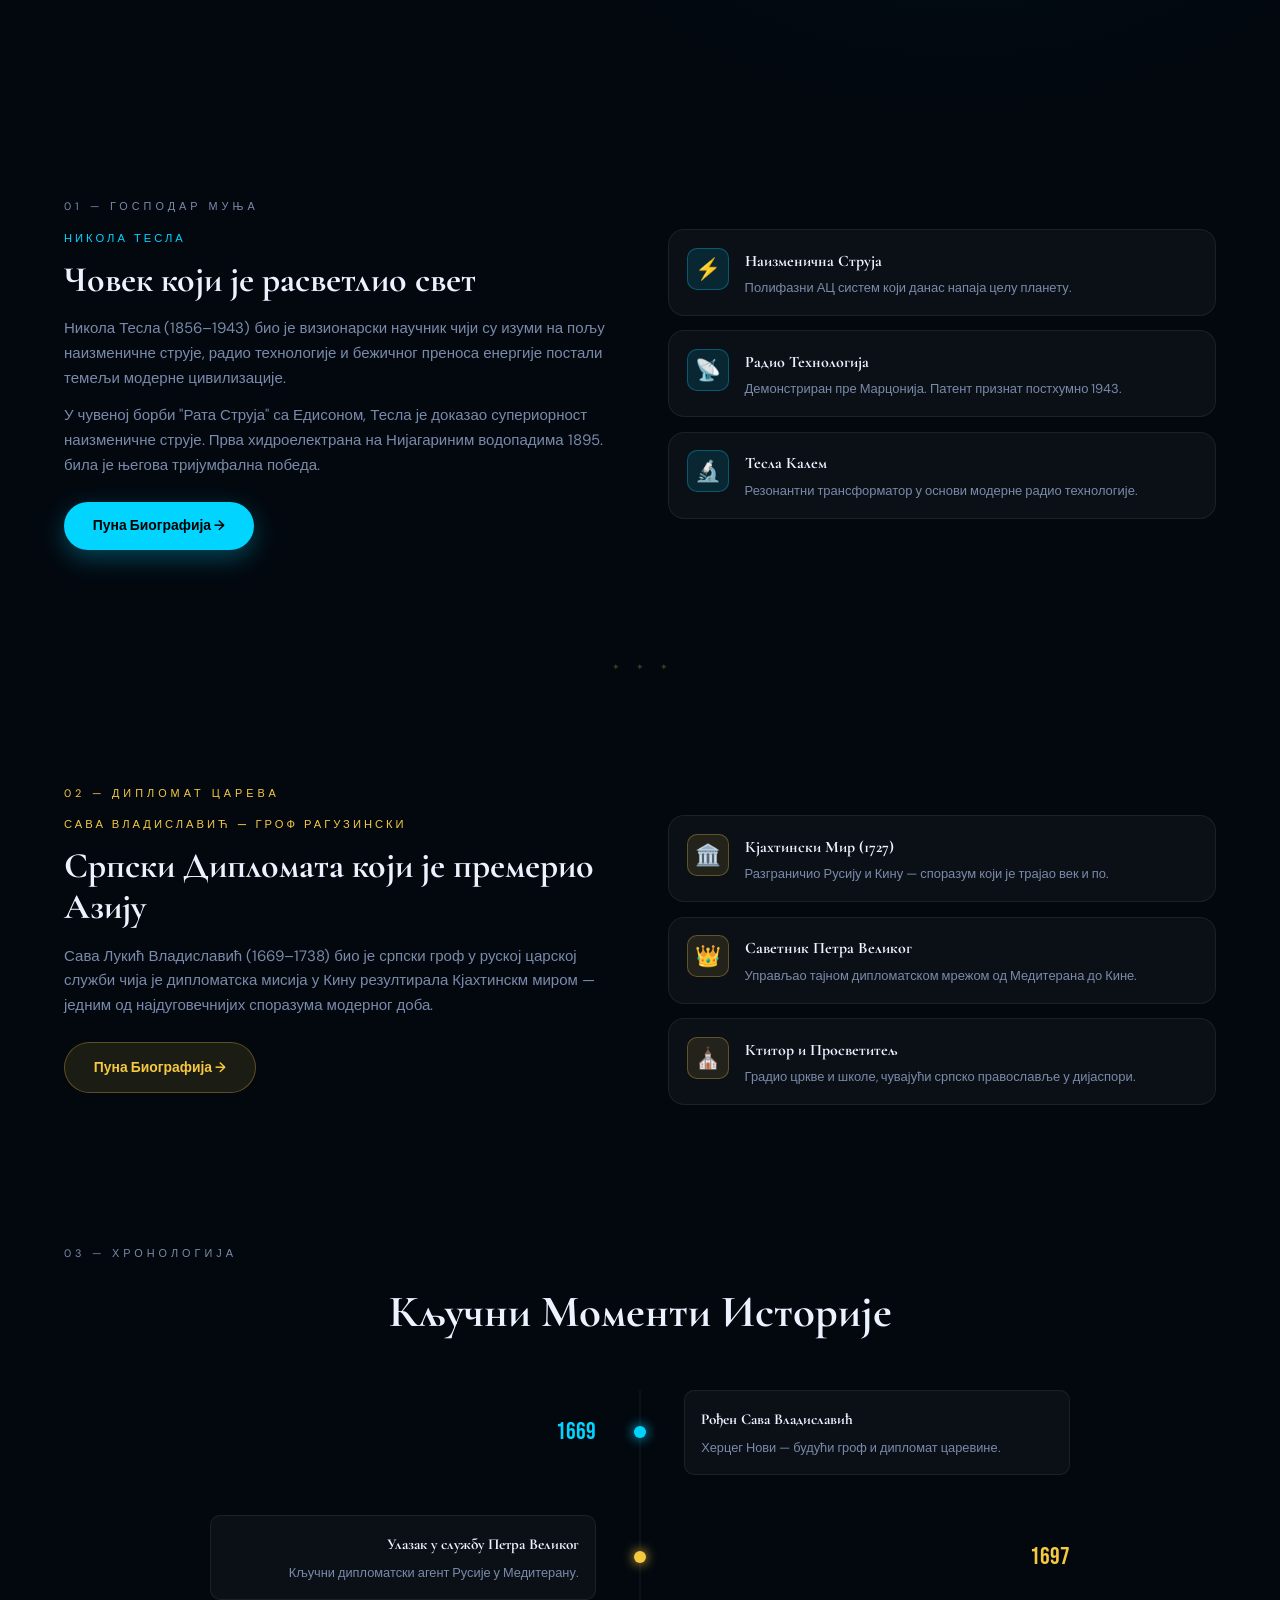
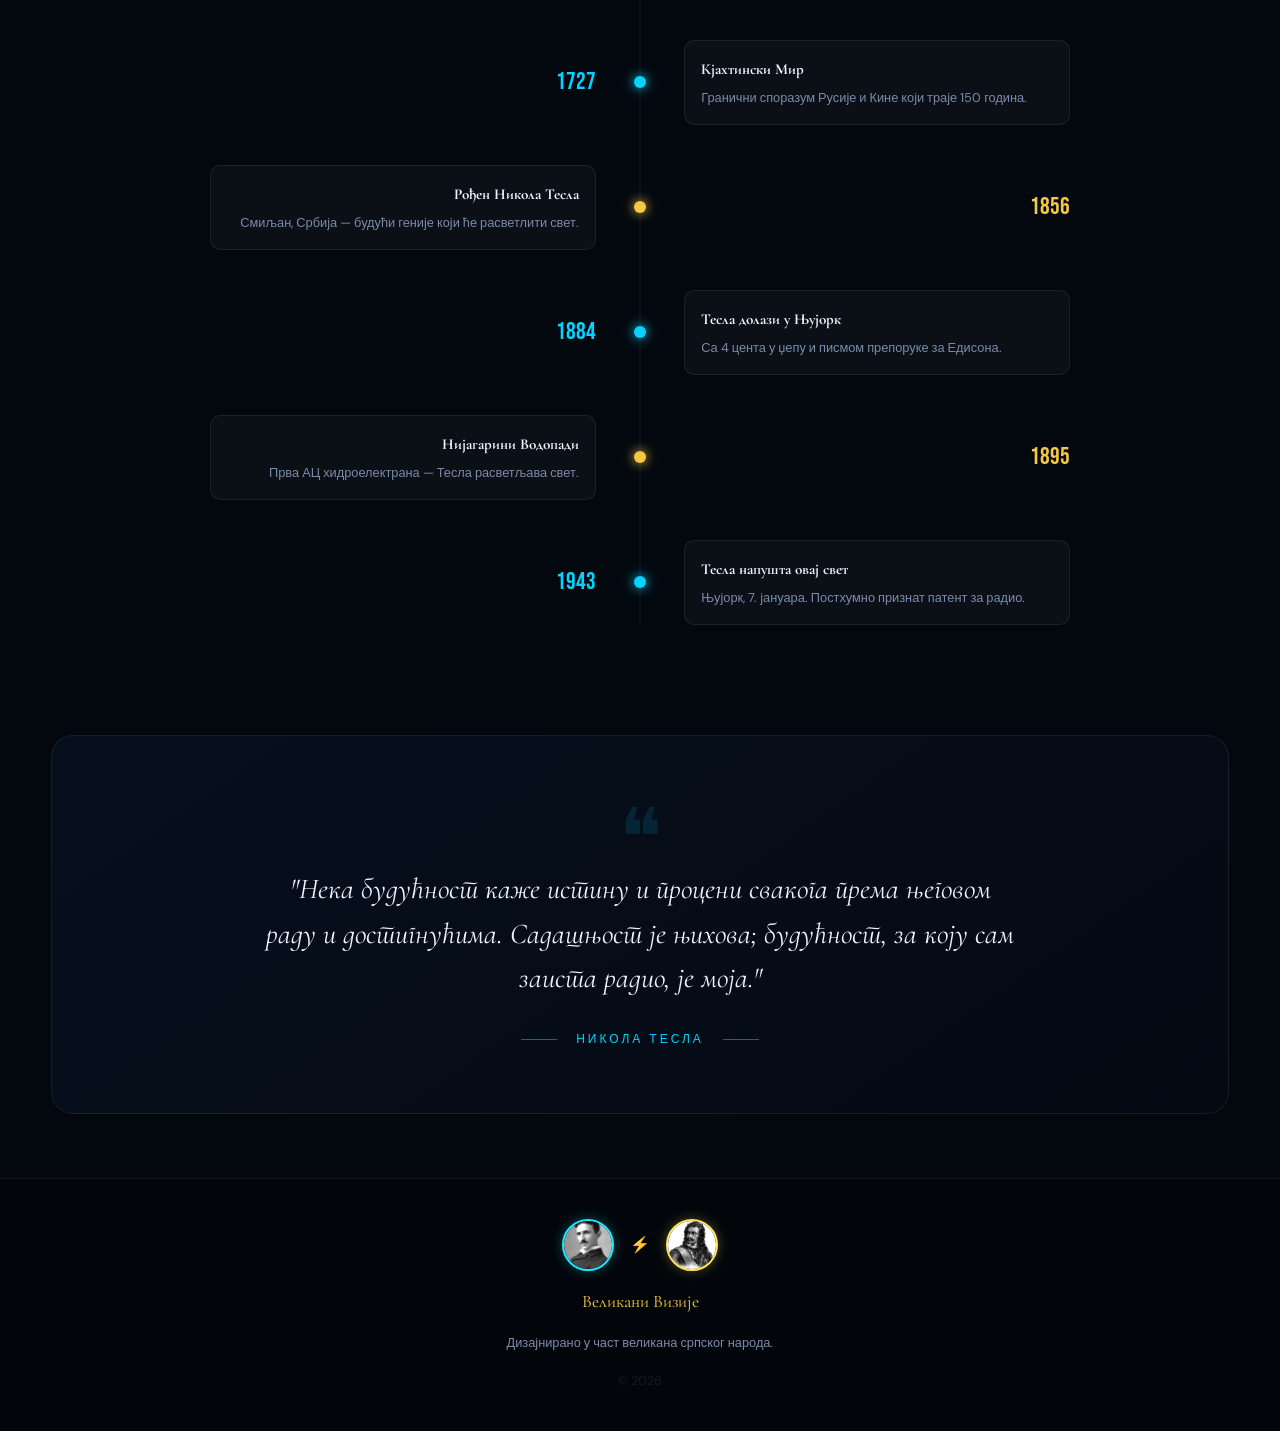
==== commit d4a62ced: "g" ====
--- a/index.html
+++ b/index.html
@@ -887,7 +887,7 @@
           <div class="stat"><span class="stat-num">∞</span><span class="stat-label">Наслеђе</span></div>
         </div>
       </div>
-      <br><br><br><br><br><br>
+
       <!-- ── COIN ── -->
       <div class="hero-visual">
         <div class="coin-wrapper">
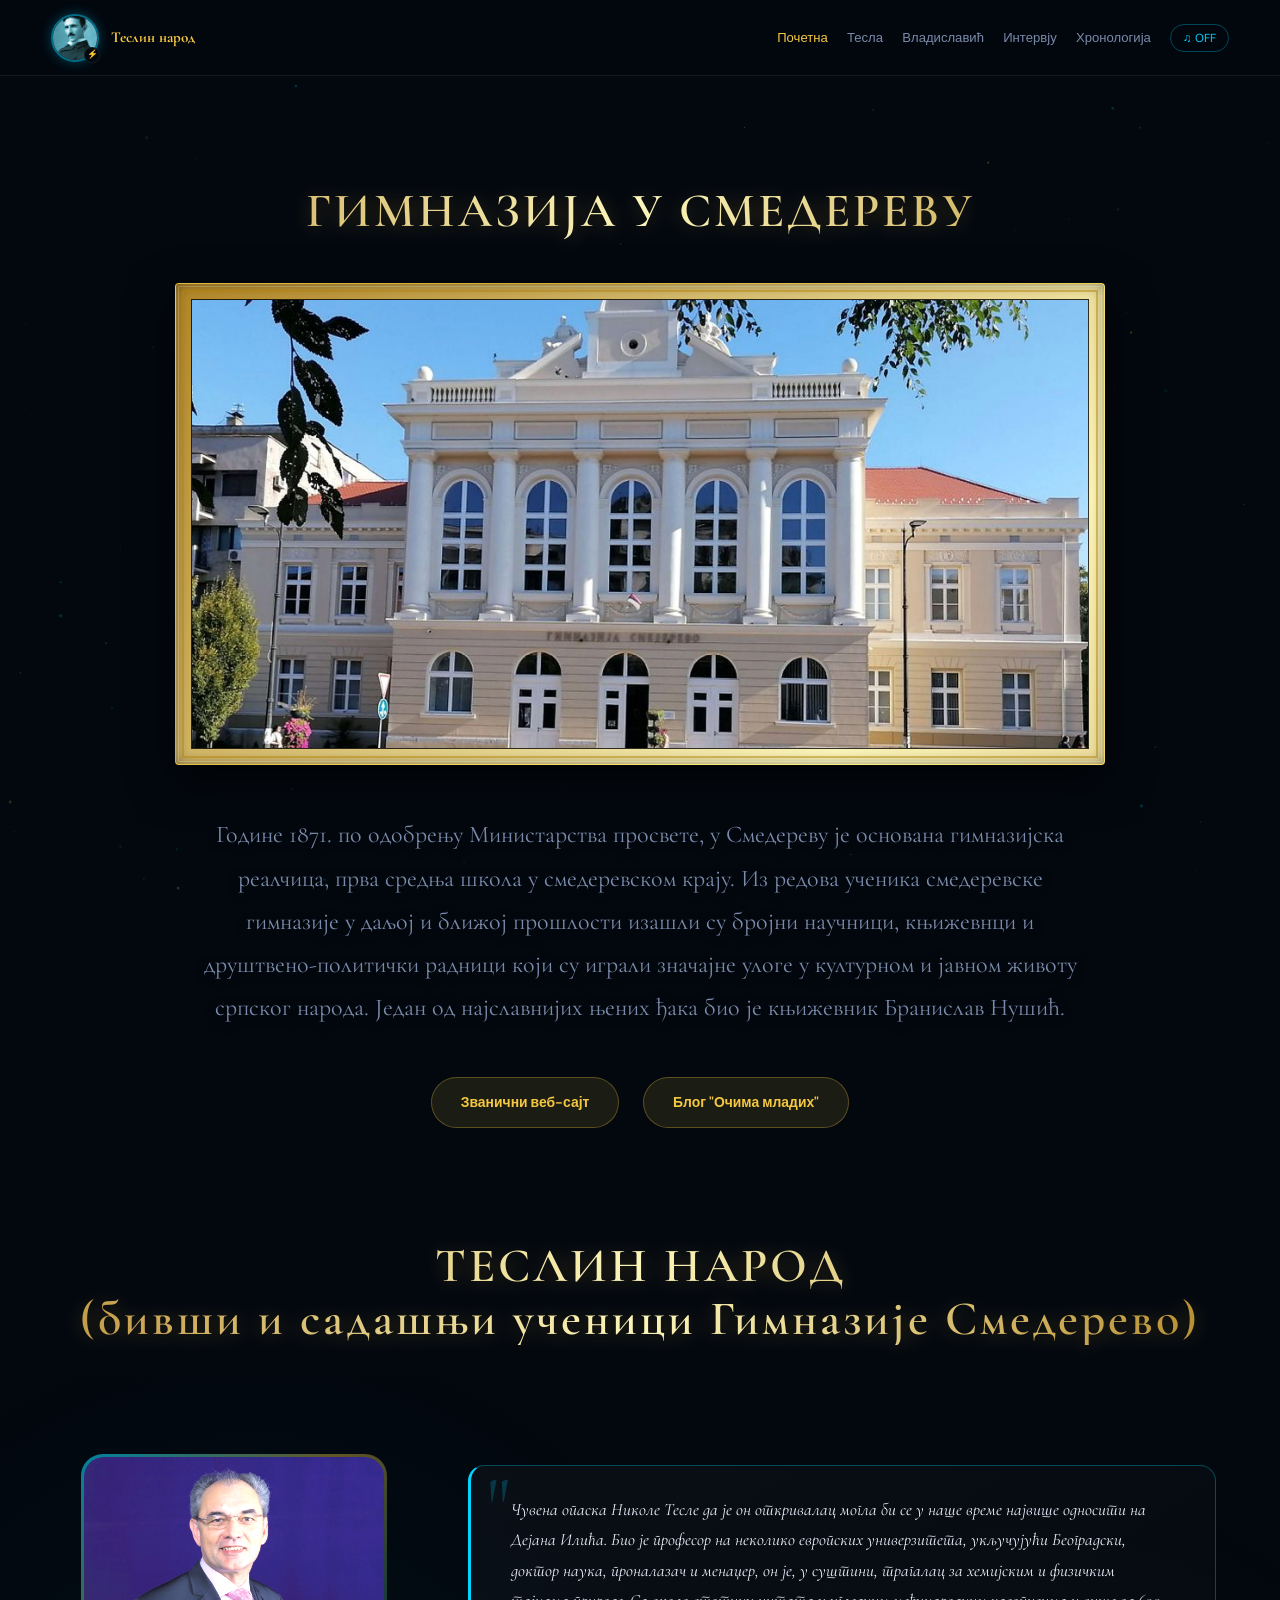
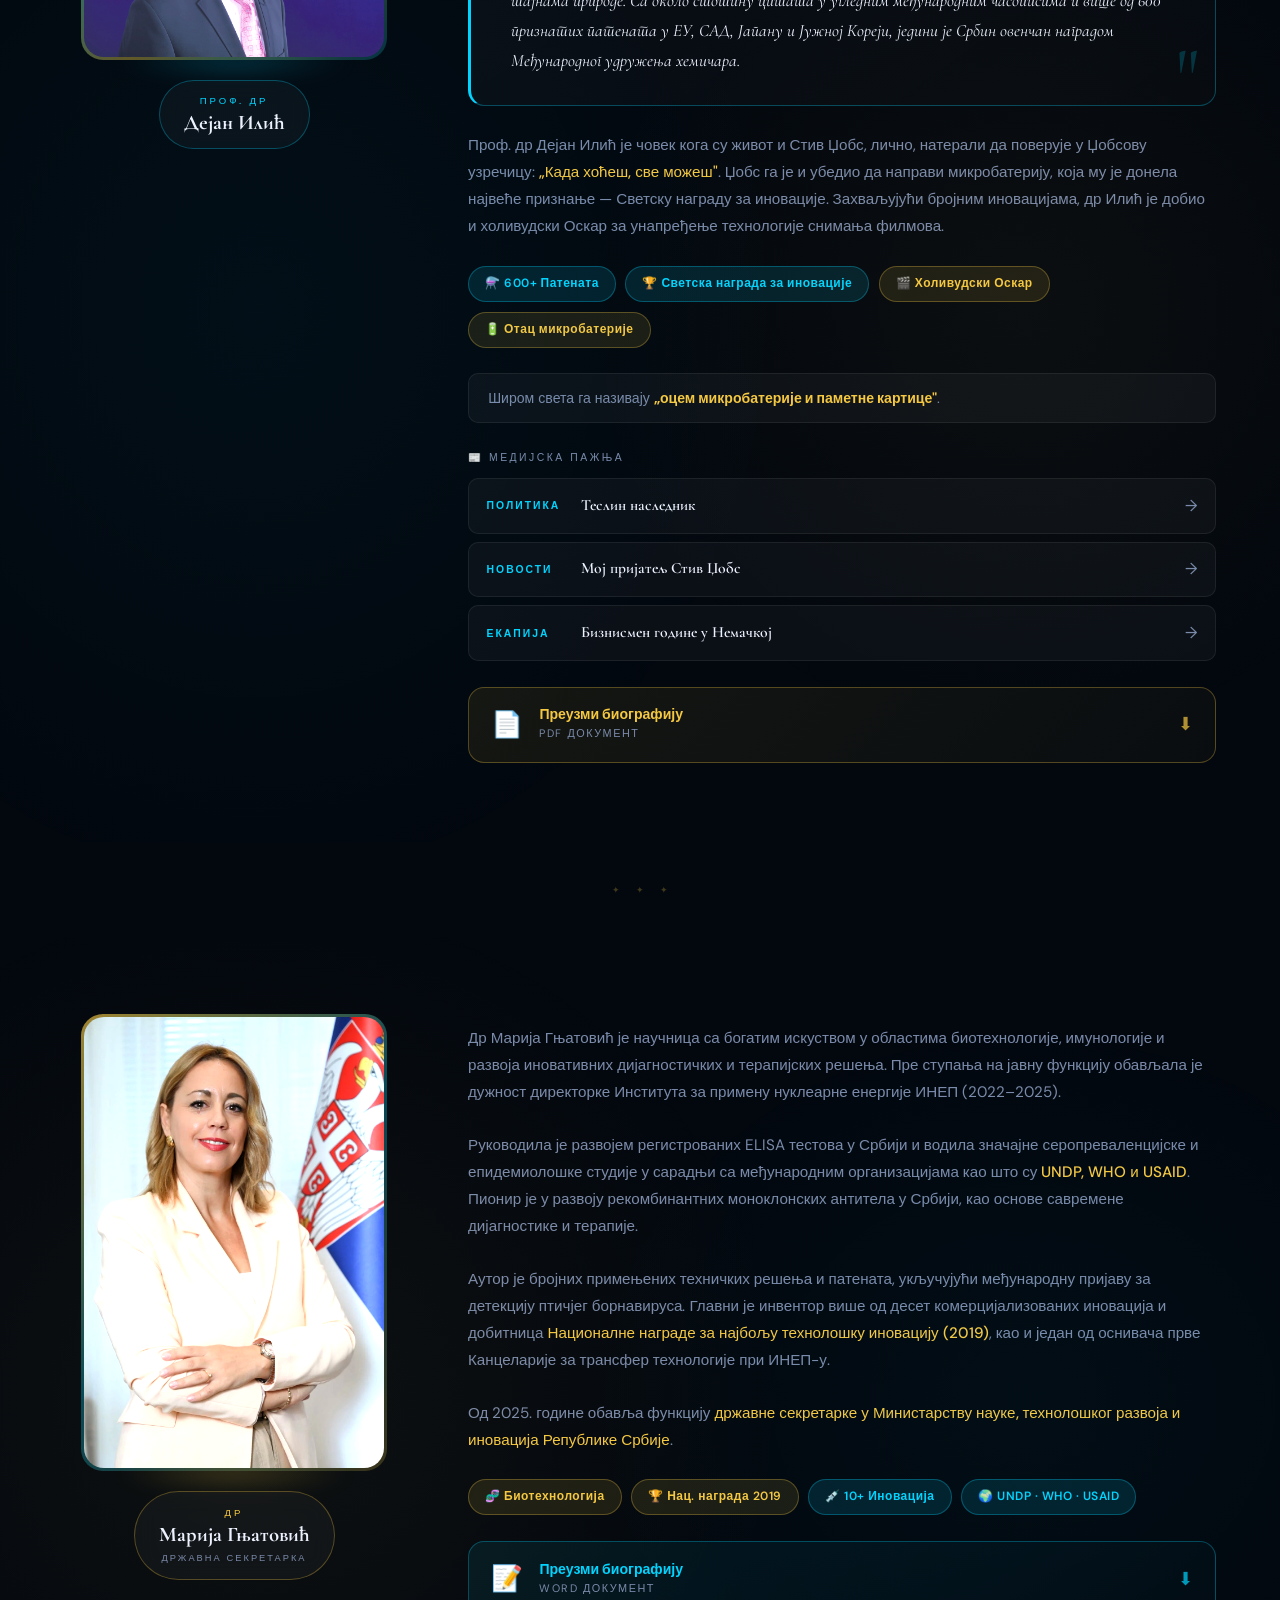
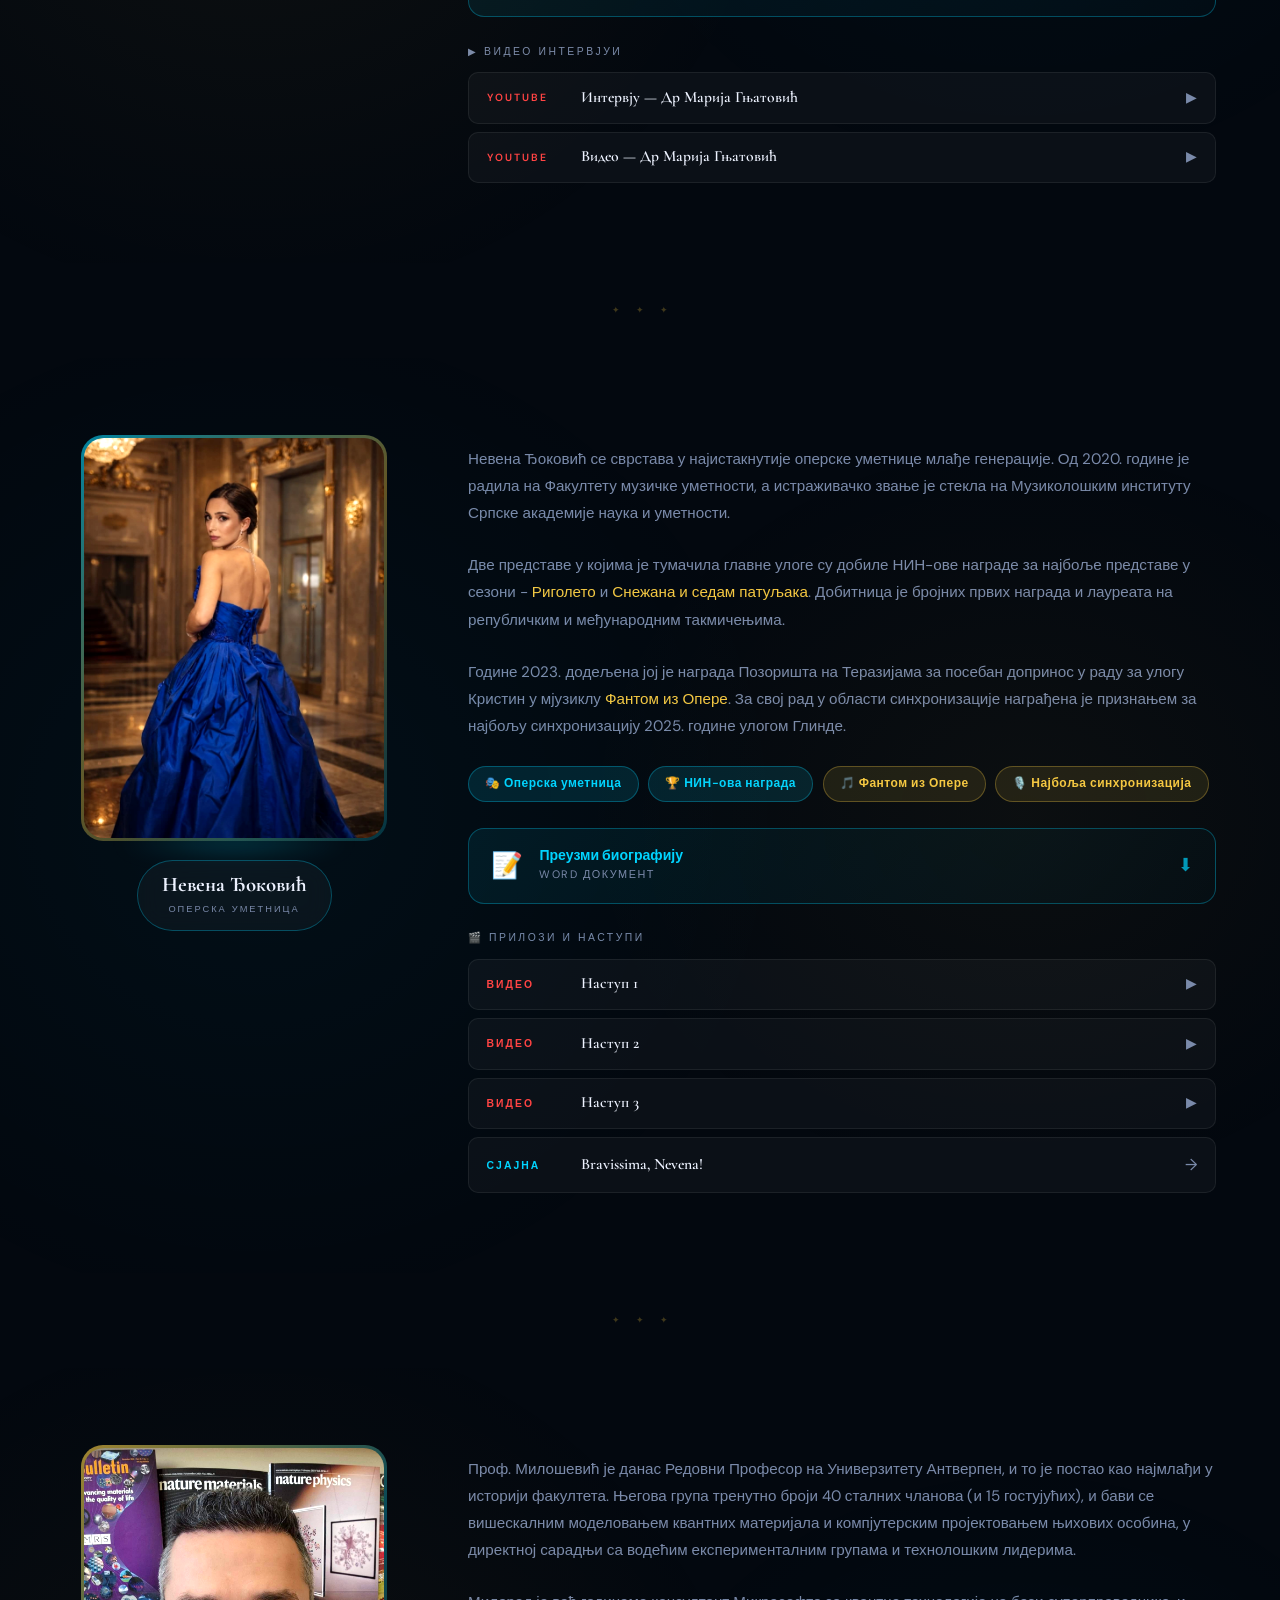
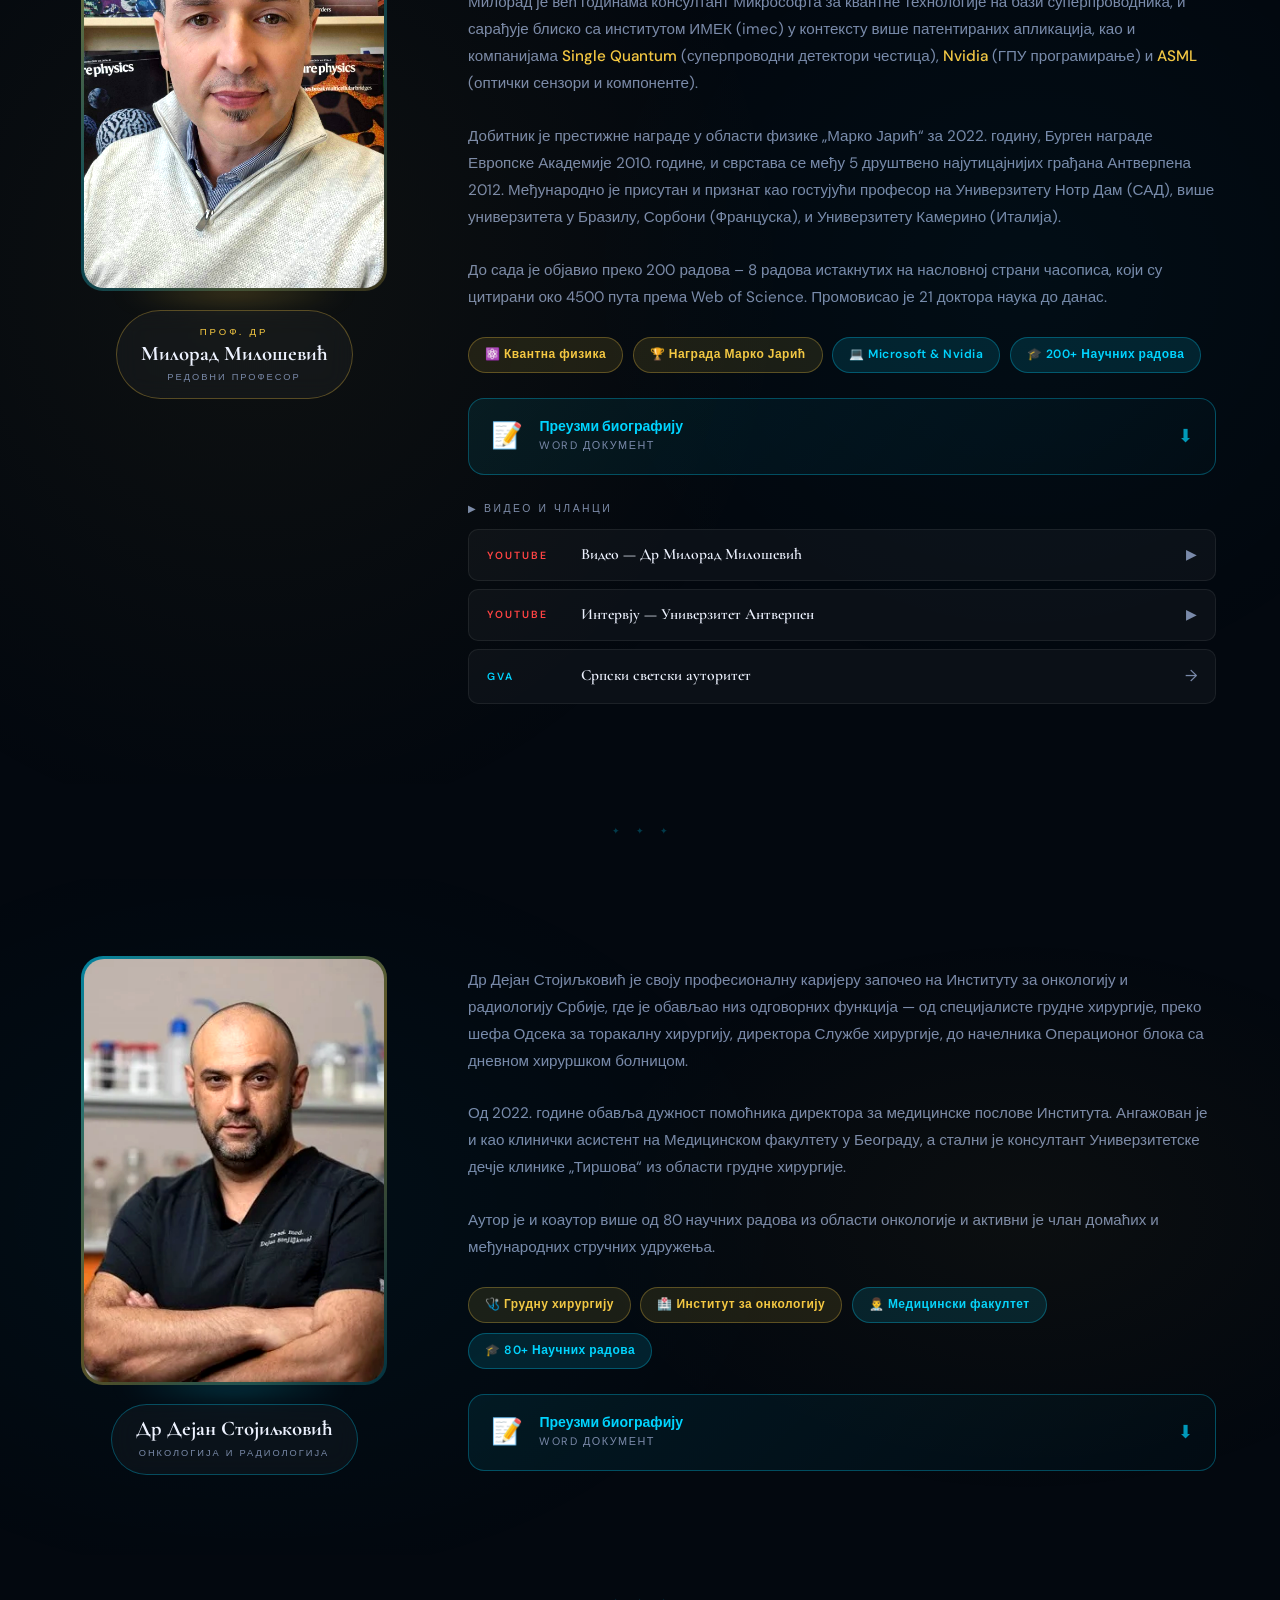
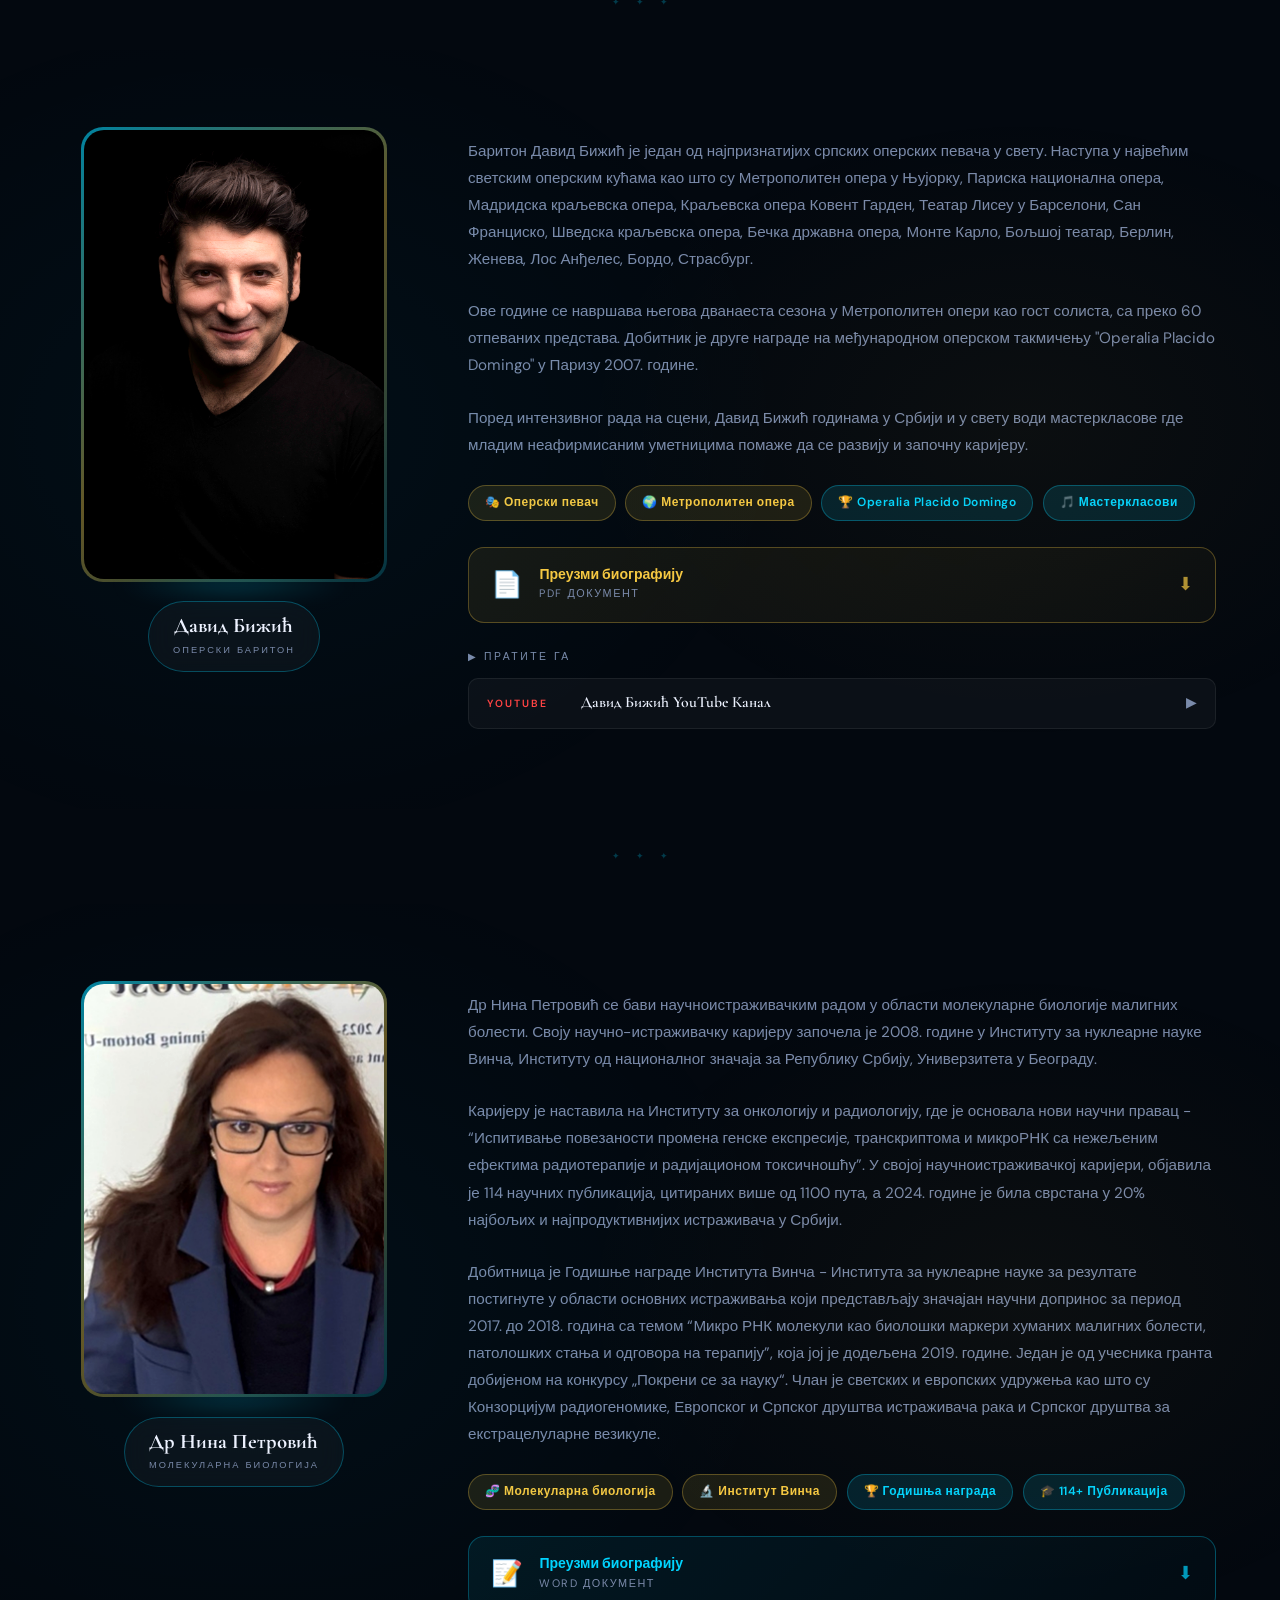
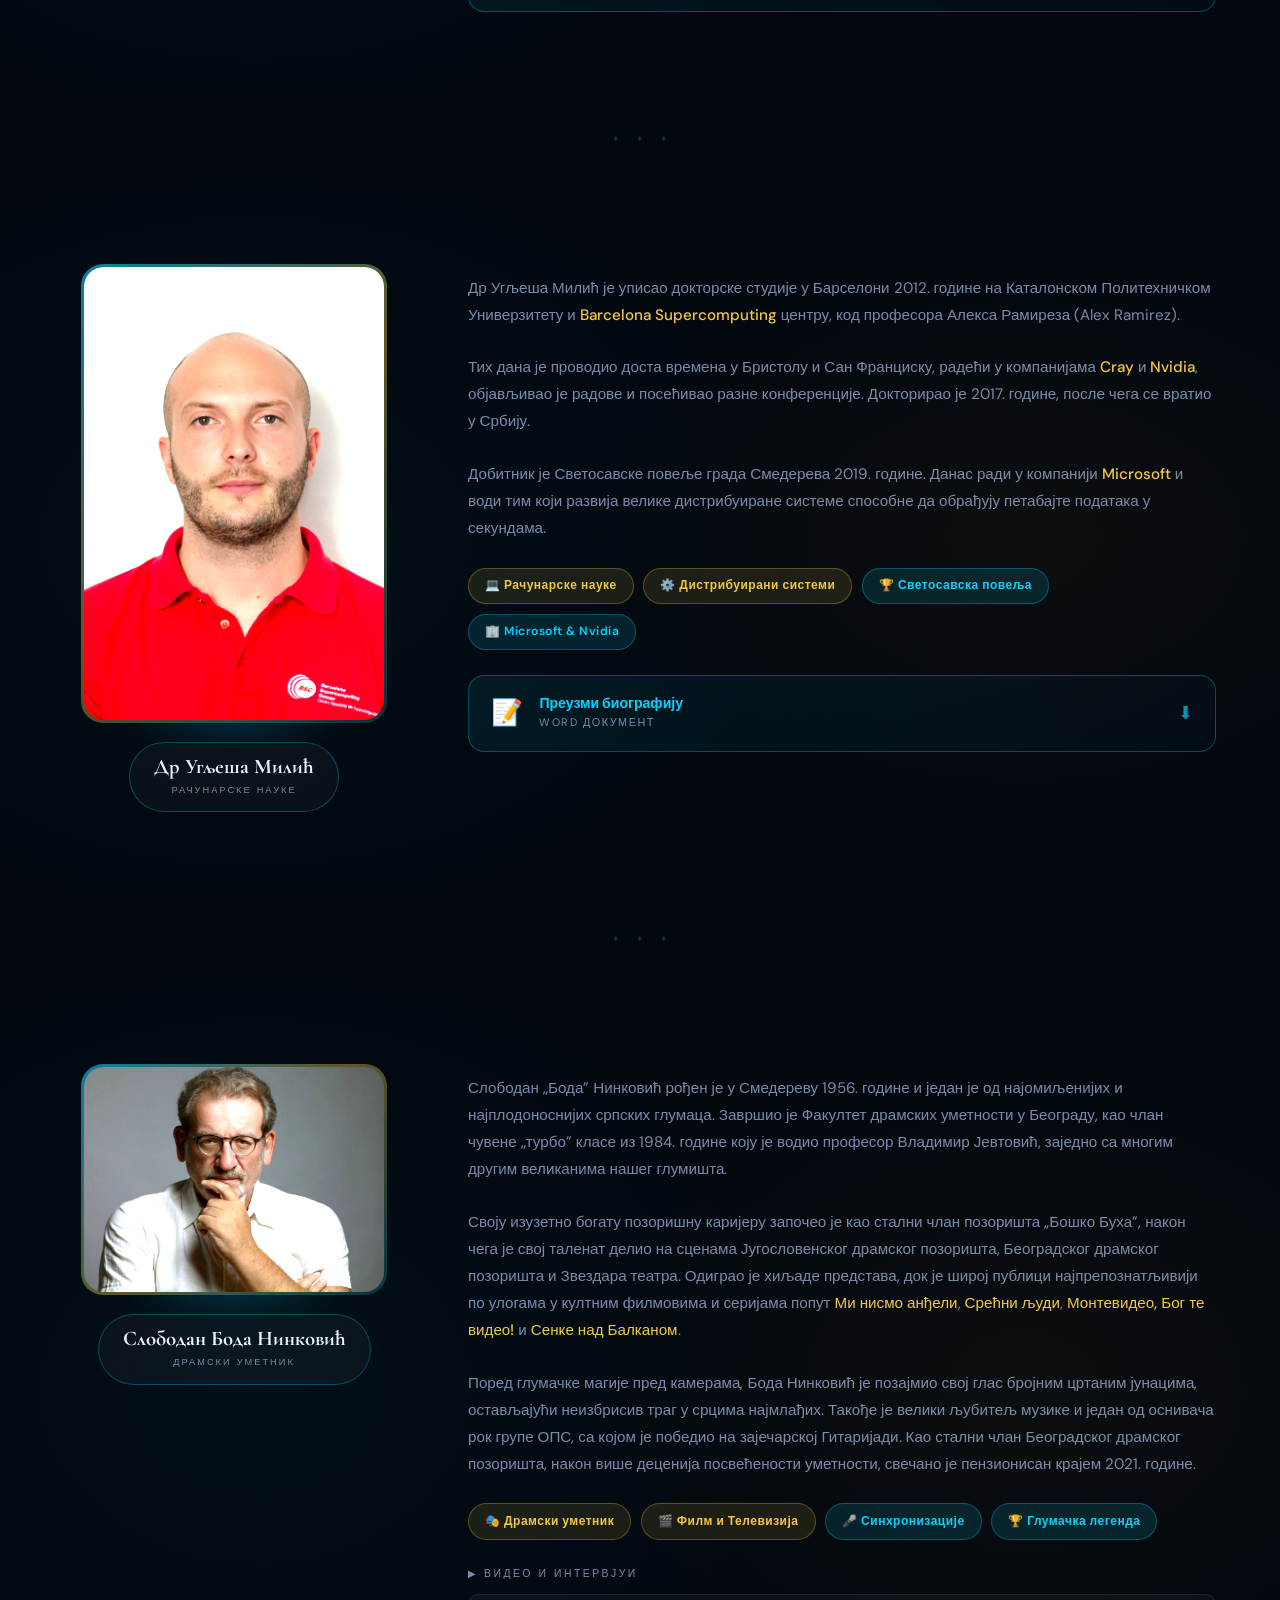
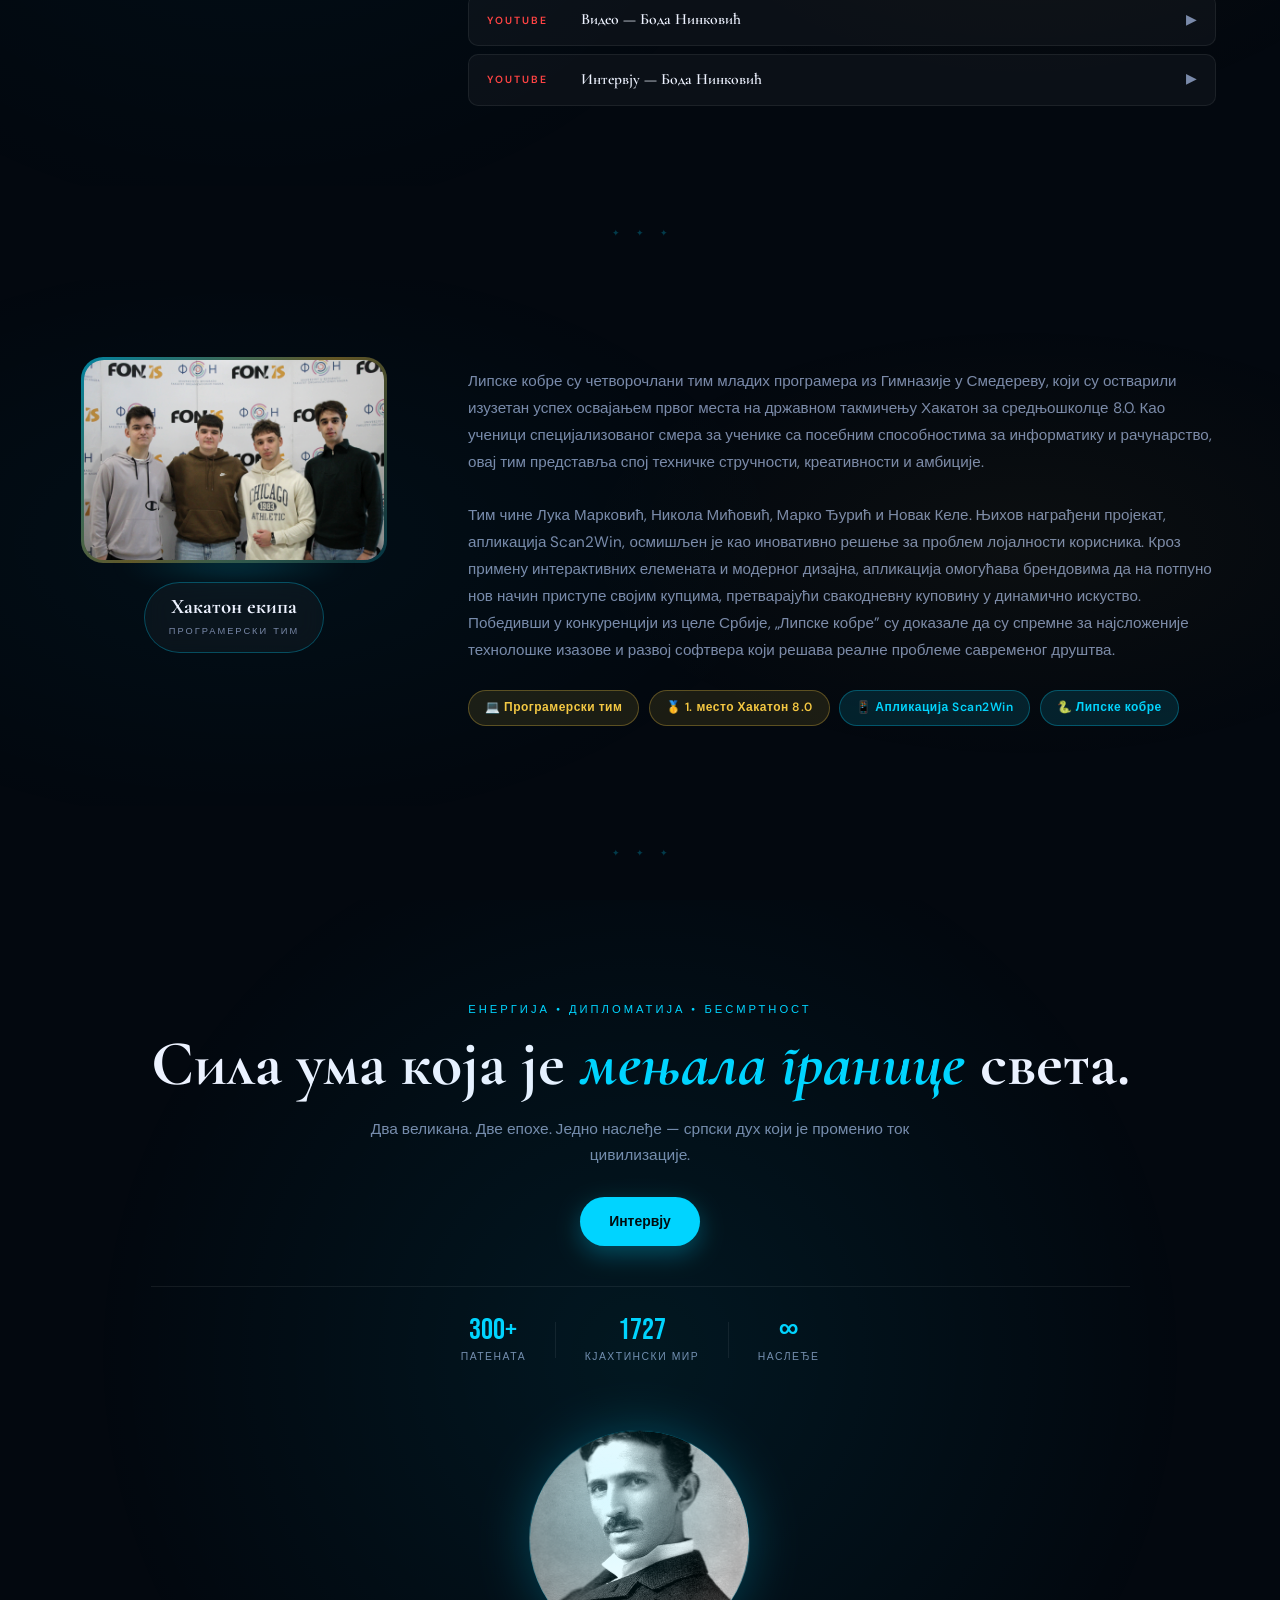
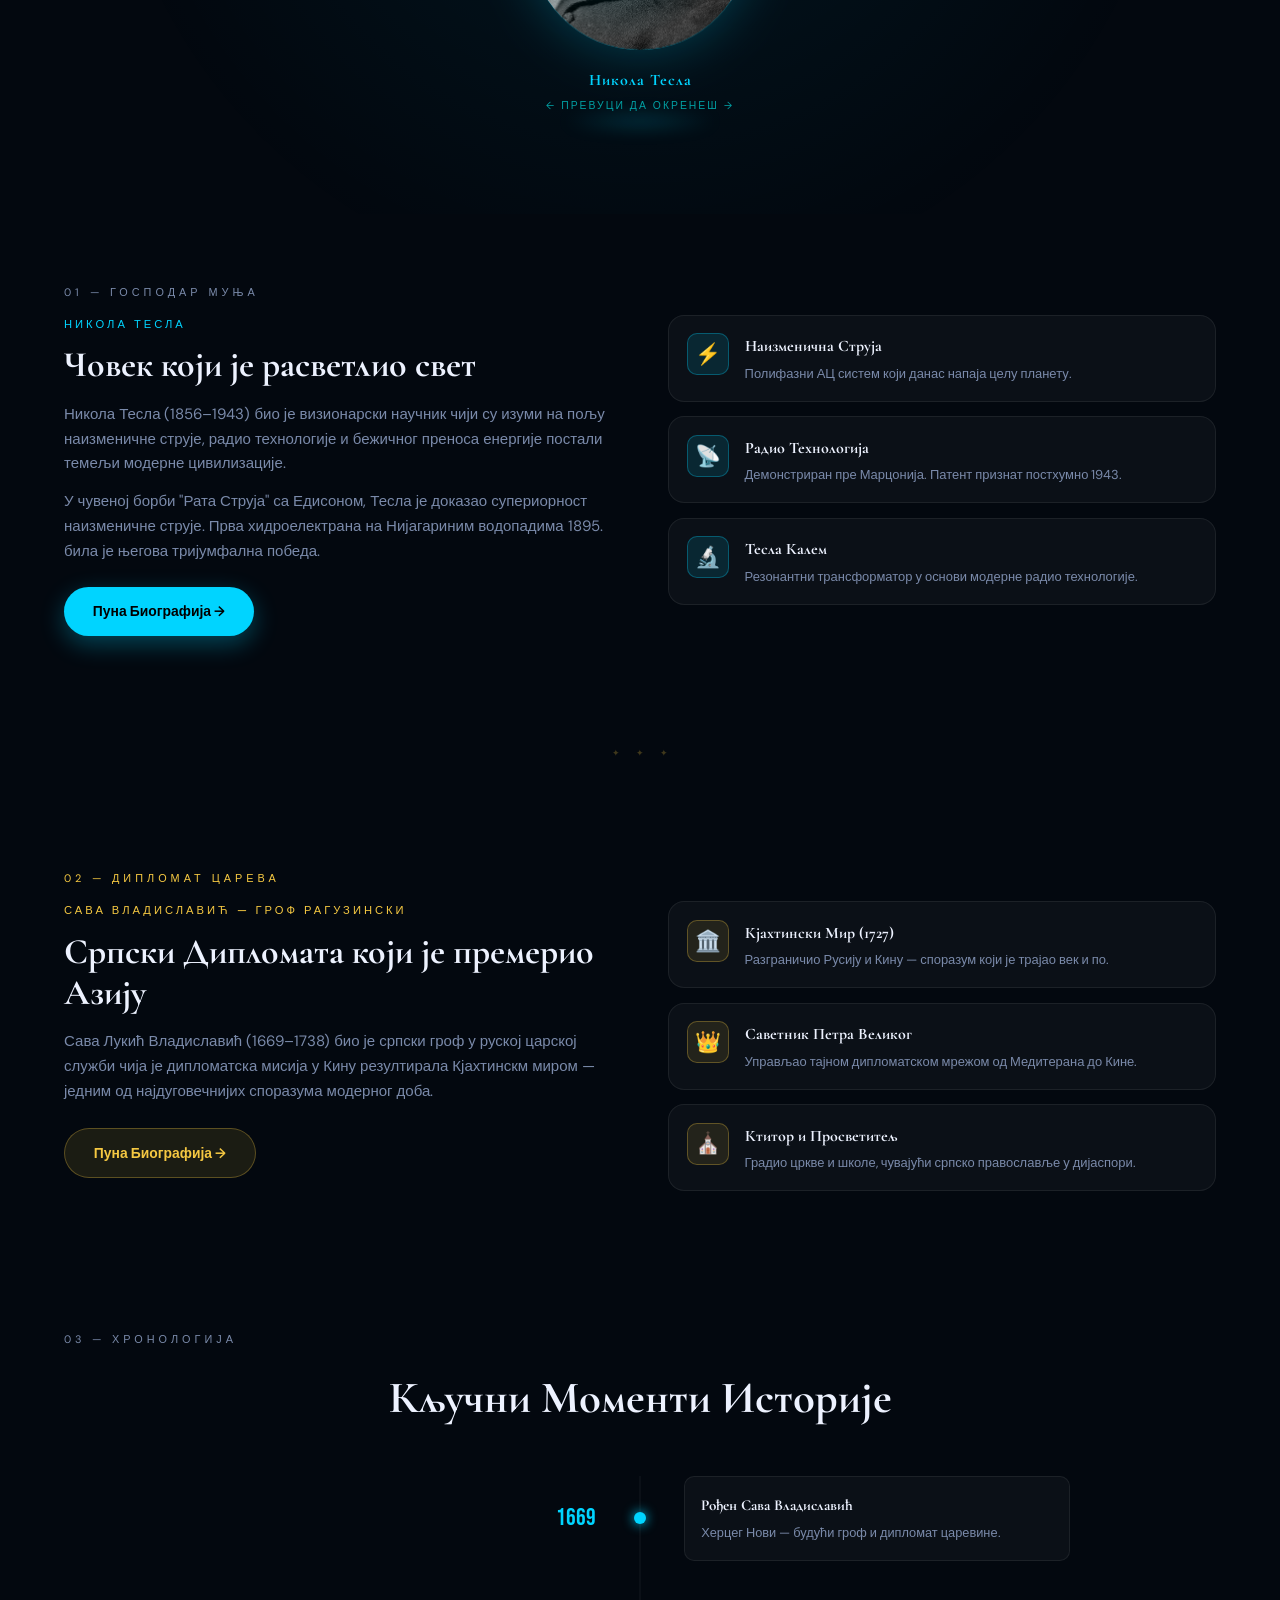
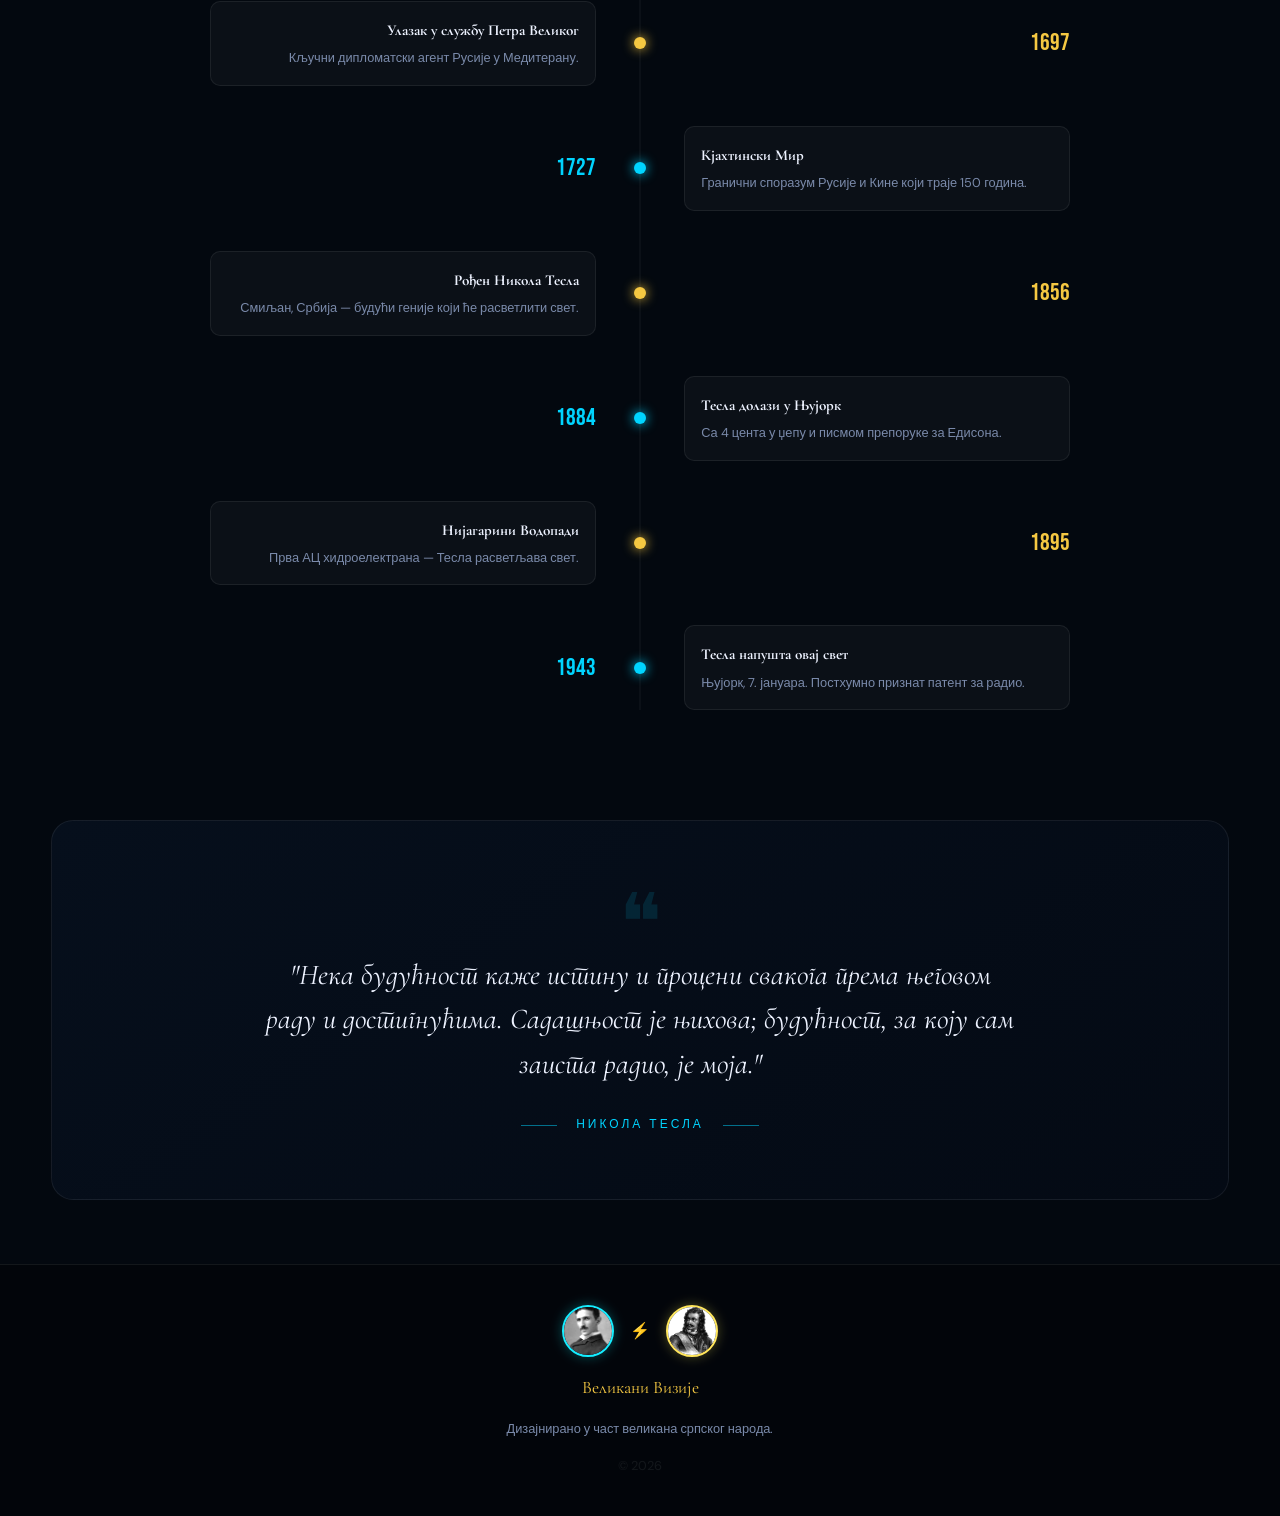
==== commit fb325ff9: "f" ====
--- a/index.html
+++ b/index.html
@@ -12,7 +12,6 @@
     rel="stylesheet" />
   <link rel="stylesheet" href="styles.css" />
   <style>
-    /* ── COIN ─────────────────────────────── */
     .coin-scene {
       perspective: 900px;
       width: 220px;
@@ -35,7 +34,6 @@
       transform-style: preserve-3d;
       border-radius: 50%;
       transition: box-shadow 0.3s;
-      /* start tilted so user sees it's 3D */
       transform: rotateX(10deg) rotateY(-20deg);
     }
 
@@ -48,7 +46,6 @@
       -webkit-backface-visibility: hidden;
     }
 
-    /* Front = Tesla */
     .coin-front {
       background: #03080f;
       box-shadow:
@@ -58,7 +55,7 @@
         0 0 50px rgba(0, 212, 255, 0.25);
     }
 
-    /* Back = Sava */
+
     .coin-back {
       background: #03080f;
       transform: rotateY(180deg);
@@ -78,7 +75,6 @@
       border-radius: 50%;
     }
 
-    /* coloured tint overlay */
     .coin-face::after {
       content: '';
       position: absolute;
@@ -101,7 +97,6 @@
           transparent 70%);
     }
 
-    /* shiny specular highlight */
     .coin-face::before {
       content: '';
       position: absolute;
@@ -114,7 +109,6 @@
       pointer-events: none;
     }
 
-    /* rim / edge cylinder illusion */
     .coin-rim {
       position: absolute;
       inset: 0;
@@ -123,7 +117,6 @@
       pointer-events: none;
     }
 
-    /* label strip below coin */
     .coin-label {
       text-align: center;
       margin-top: 1.1rem;
@@ -153,7 +146,6 @@
       opacity: 0.6;
     }
 
-    /* ambient glow ring on floor */
     .coin-glow {
       position: absolute;
       bottom: -18px;
@@ -189,7 +181,6 @@
 
   <header class="topbar">
     <div class="brand">
-      <!-- Logo = mini coin -->
       <div class="logo-coin-wrap" id="logoCoinMini">
         <div class="logo-coin-inner">
           <div class="logo-coin-front">
@@ -225,7 +216,7 @@
   </header>
 
   <main>
-    <!-- ── GIMNAZIJA SMEDEREVO ── -->
+
     <section class="section" id="gimnazija-smederevo" style="text-align: center; padding: 6rem 2rem 3rem;">
       <h2 class="gold-shine-text" style="margin-bottom: 1rem;">Гимназија у Смедереву</h2>
 
@@ -248,7 +239,7 @@
           class="button secondary">Блог "Очима младих"</a>
       </div>
     </section>
-    <!-- ── TESLIN NAROD HEADING ── -->
+
     <section class="section" id="teslin-narod" style="text-align: center; padding: 4rem 2rem 0;">
 
       <div style="text-align: center; margin-bottom: 2rem;">
@@ -258,7 +249,7 @@
       </div>
     </section>
 
-    <!-- ── ДЕJAN ILIĆ BIOGRAPHY ── -->
+
     <section class="dejan-bio" id="dejan-ilic">
       <div class="bio-inner">
         <div class="bio-photo-col">
@@ -293,7 +284,7 @@
           </div>
           <p class="bio-nickname">Широм света га називају <strong>„оцем микробатерије и паметне картице"</strong>.</p>
 
-          <!-- Article Links -->
+
           <div class="bio-links-section">
             <div class="bio-links-header">
               <span class="bio-links-label">📰 Медијска пажња</span>
@@ -320,7 +311,7 @@
             </div>
           </div>
 
-          <!-- PDF Download -->
+
           <a href="Prof. dr dejan ilic.pdf" download class="bio-pdf-btn" id="bioDownloadPdf">
             <span class="bio-pdf-icon">📄</span>
             <span class="bio-pdf-text">
@@ -335,7 +326,7 @@
 
     <div class="section-divider gold-div"><span>✦</span><span>✦</span><span>✦</span></div>
 
-    <!-- ── MARIJA GNJATOVIĆ BIOGRAPHY ── -->
+
     <section class="dejan-bio marija-bio" id="marija-gnjatovic">
       <div class="bio-inner">
         <div class="bio-photo-col">
@@ -908,7 +899,7 @@
           <div class="coin-glow" id="coinGlow"></div>
           <div class="coin-label">
             <span class="coin-label-name" id="coinLabelName">Никола Тесла</span>
-            <span class="coin-label-hint">← превуци да окренеш →</span>
+            <span class="coin-label-hint" style="color: aqua;">← превуци да окренеш →</span>
           </div>
         </div>
       </div>
--- a/styles.css
+++ b/styles.css
@@ -249,20 +249,22 @@
 
 /* HERO */
 .hero {
-  display: grid;
-  grid-template-columns: 1fr 1fr;
-  gap: 3rem;
+  display: flex;
+  flex-direction: column;
   align-items: center;
-  padding: 80px 5% 80px;
+  justify-content: center;
+  gap: 4rem;
+  padding: 100px 5% 100px;
   min-height: 92vh;
   position: relative;
+  text-align: center;
 }
 
 .hero::before {
   content: '';
   position: absolute;
   inset: 0;
-  background: radial-gradient(ellipse 55% 70% at 75% 50%, rgba(0, 212, 255, 0.05) 0%, transparent 70%);
+  background: radial-gradient(circle at center, rgba(0, 212, 255, 0.08) 0%, transparent 70%);
   pointer-events: none;
 }
 
@@ -282,12 +284,13 @@
 .hero-desc {
   color: var(--text-muted);
   font-size: 0.97rem;
-  max-width: 480px;
-  margin-bottom: 1.8rem;
+  max-width: 580px;
+  margin: 0 auto 1.8rem;
 }
 
 .hero-actions {
   display: flex;
+  justify-content: center;
   gap: 0.8rem;
   flex-wrap: wrap;
   margin-bottom: 2.5rem;
@@ -328,10 +331,12 @@
 
 .hero-stats {
   display: flex;
+  justify-content: center;
   align-items: center;
   gap: 1.8rem;
   padding-top: 1.8rem;
   border-top: 1px solid var(--border);
+  width: 100%;
 }
 
 .stat {
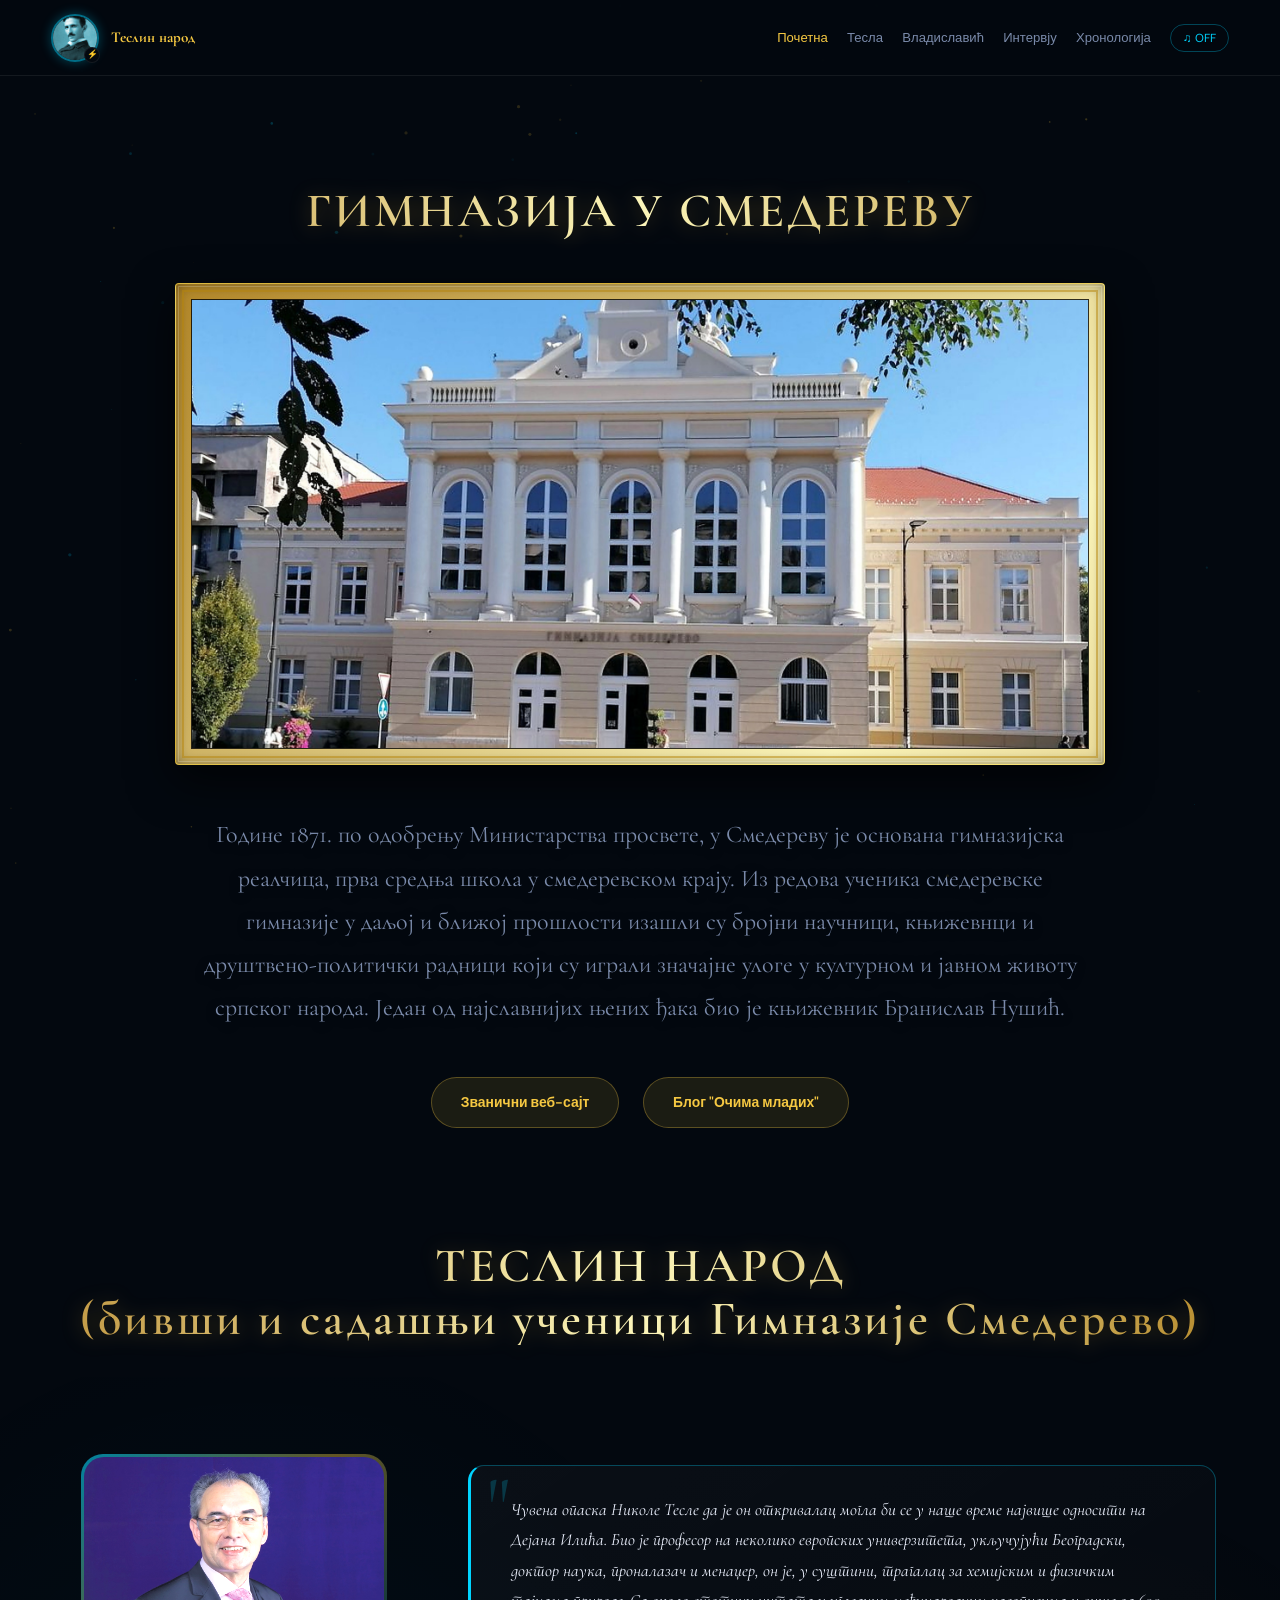
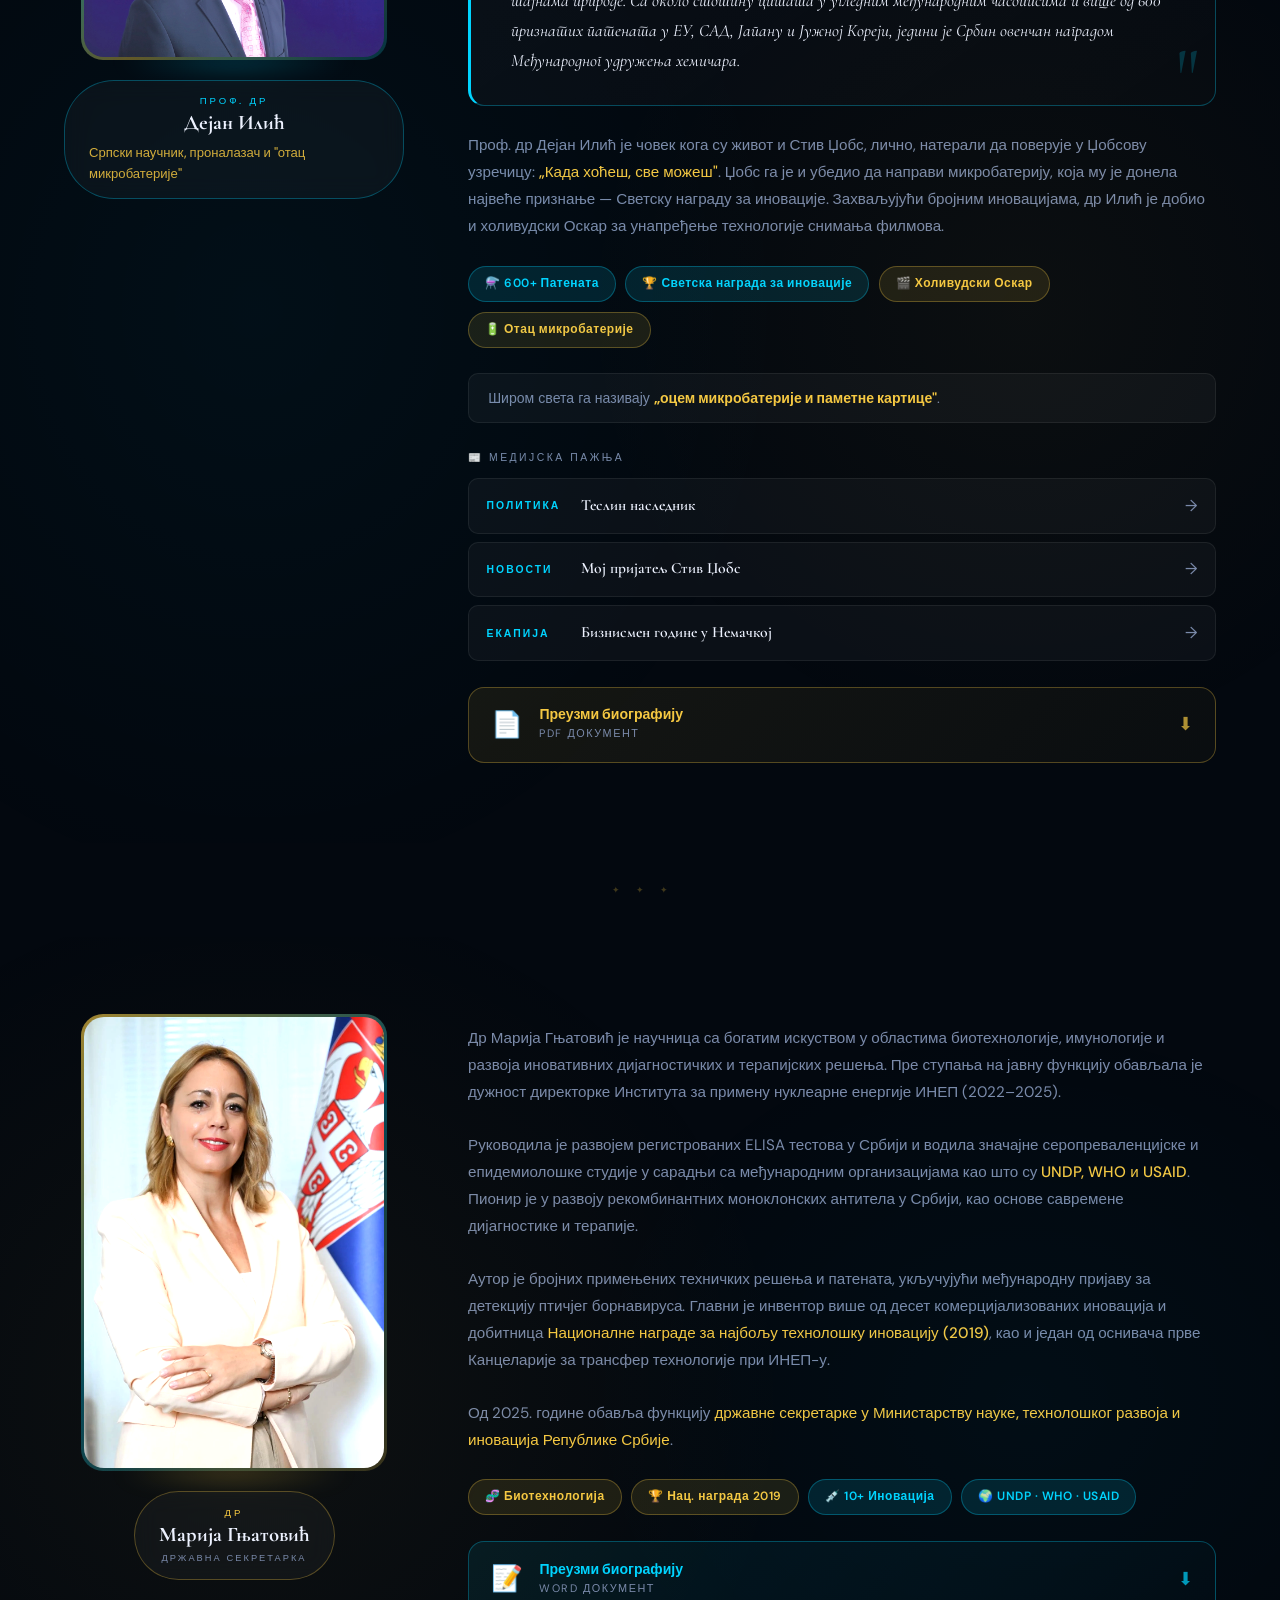
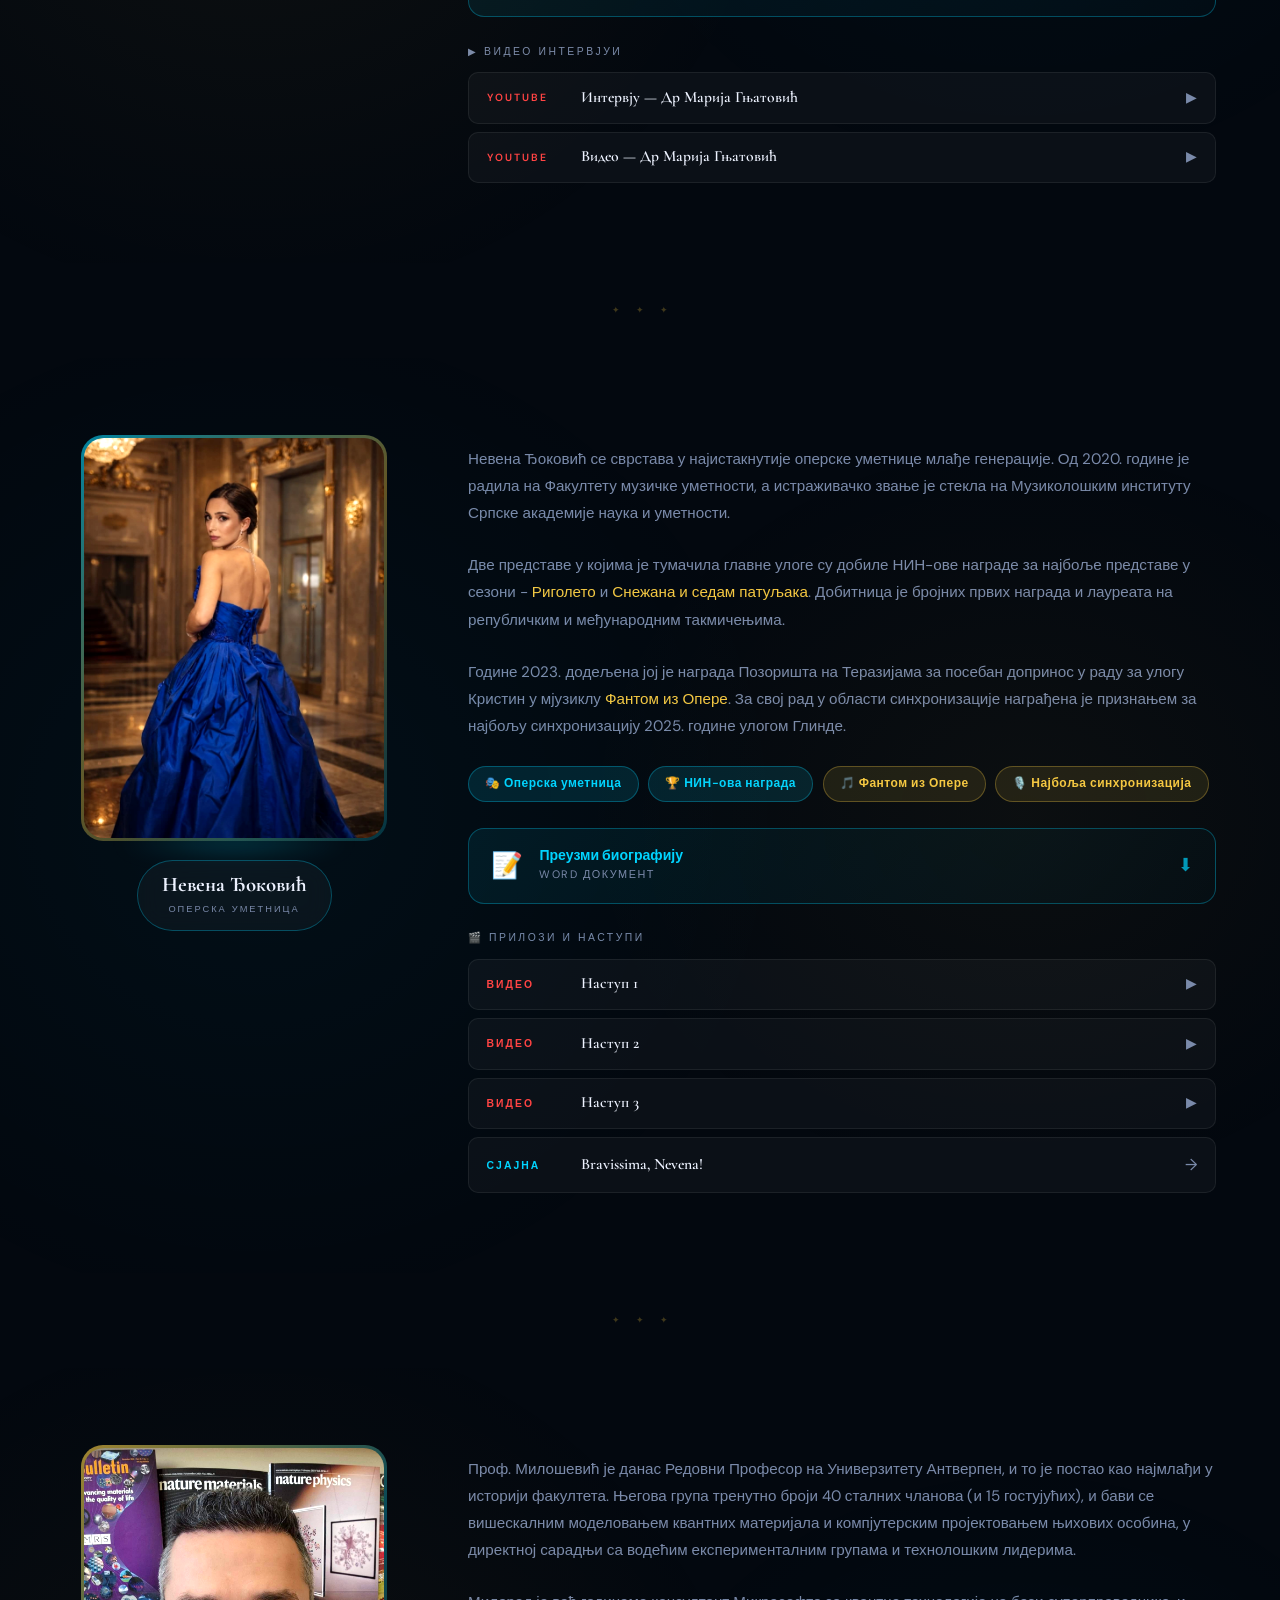
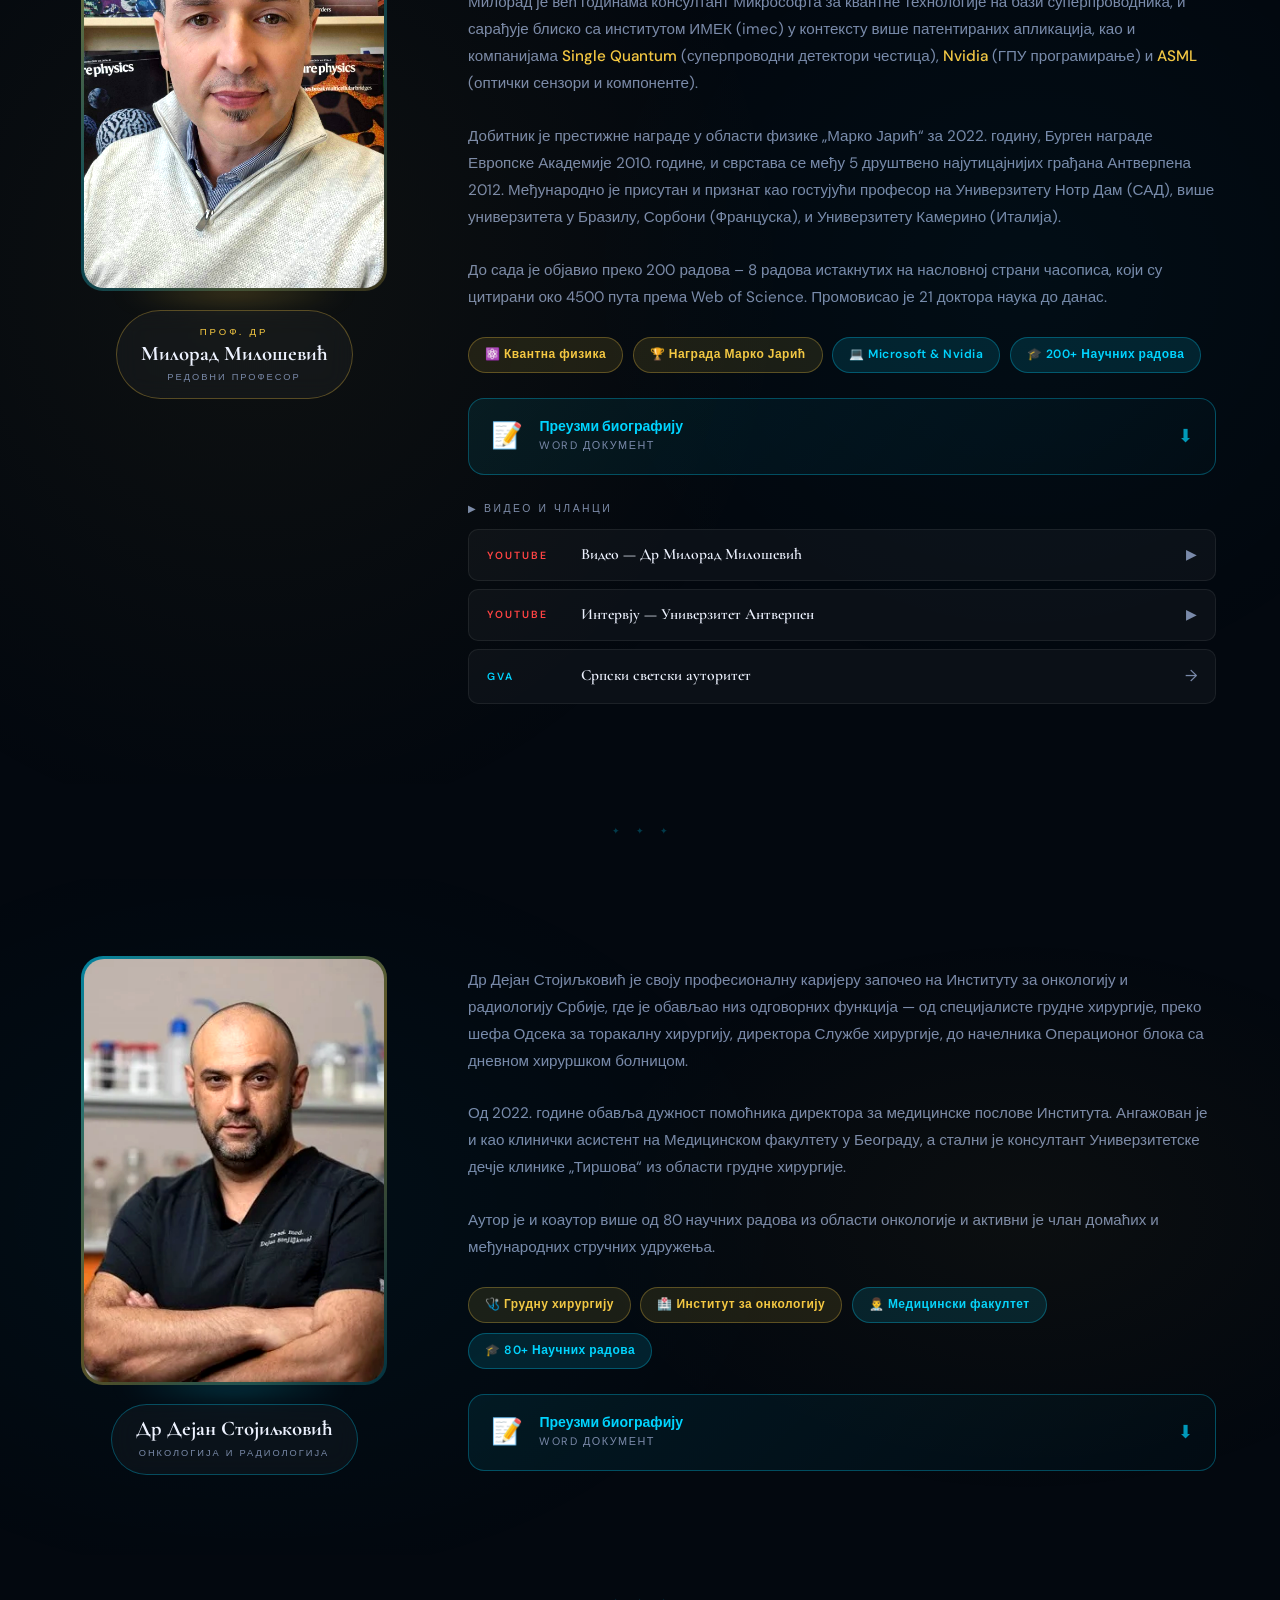
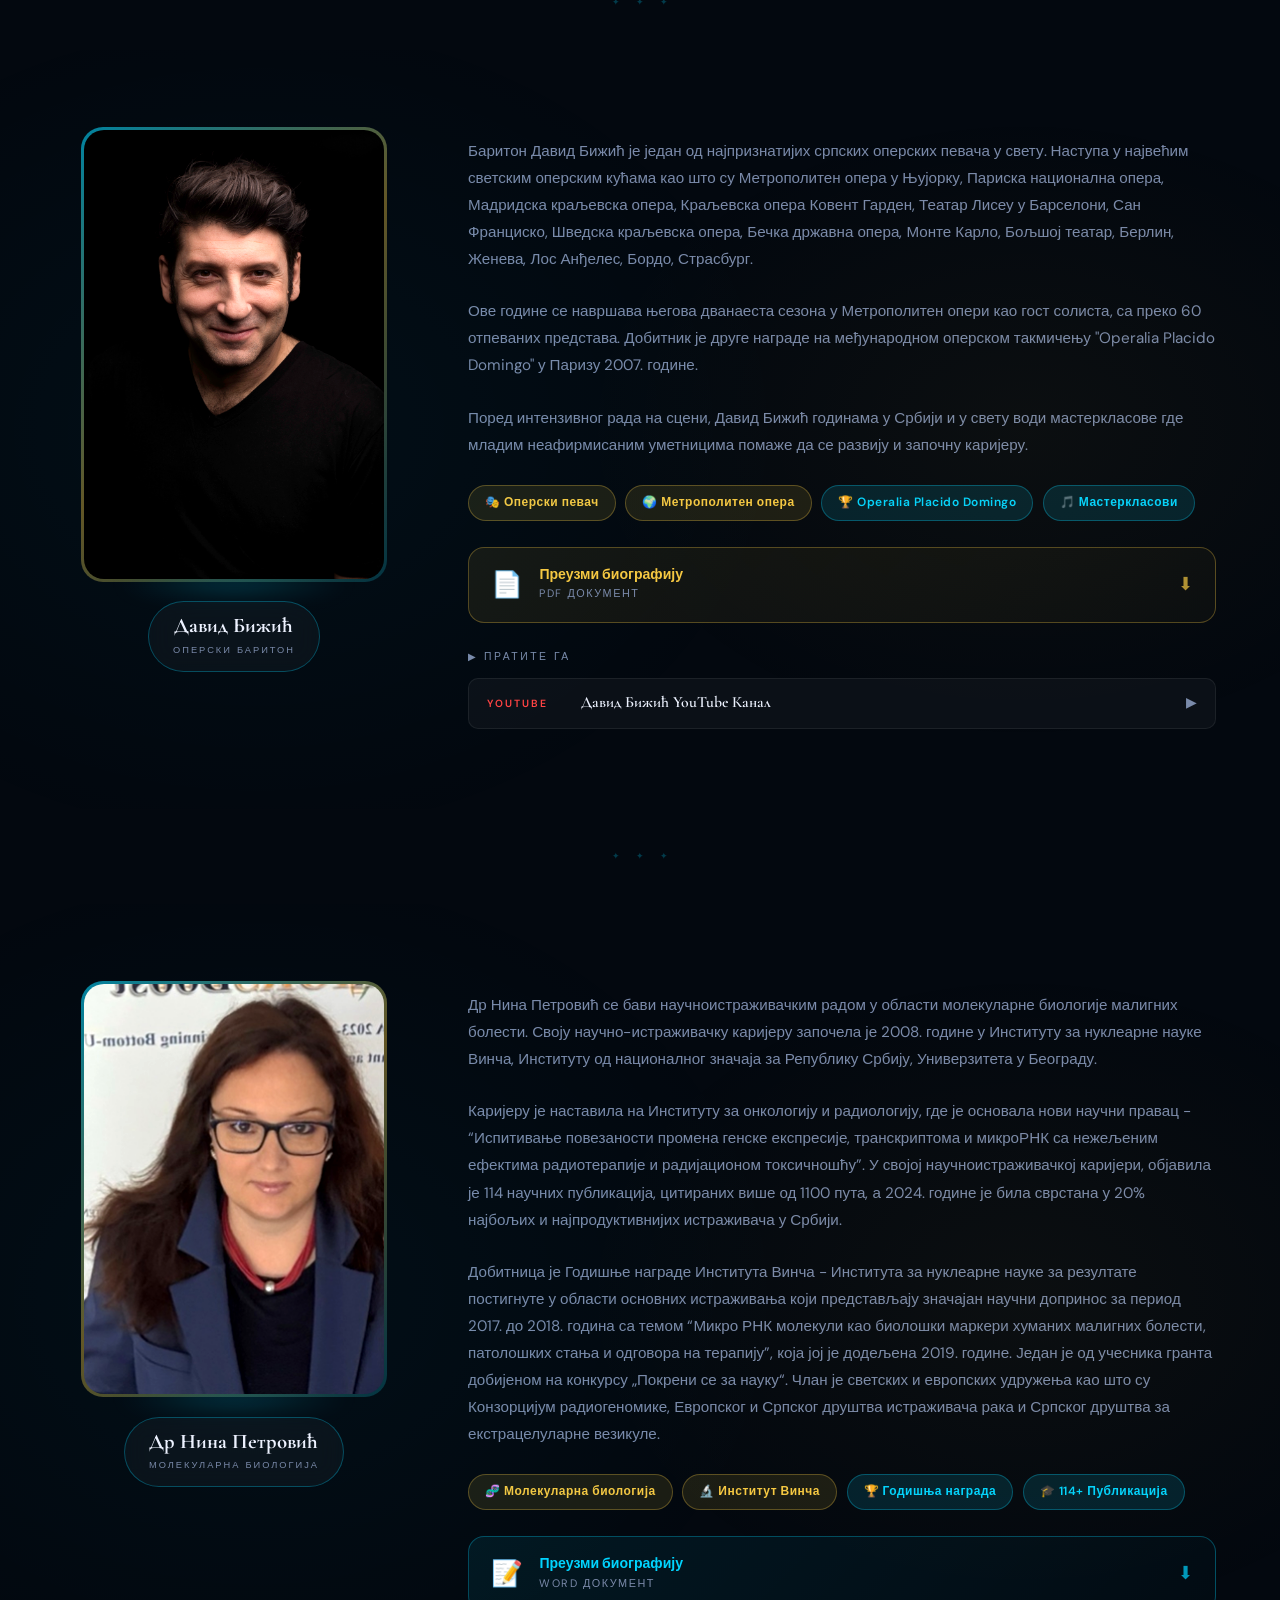
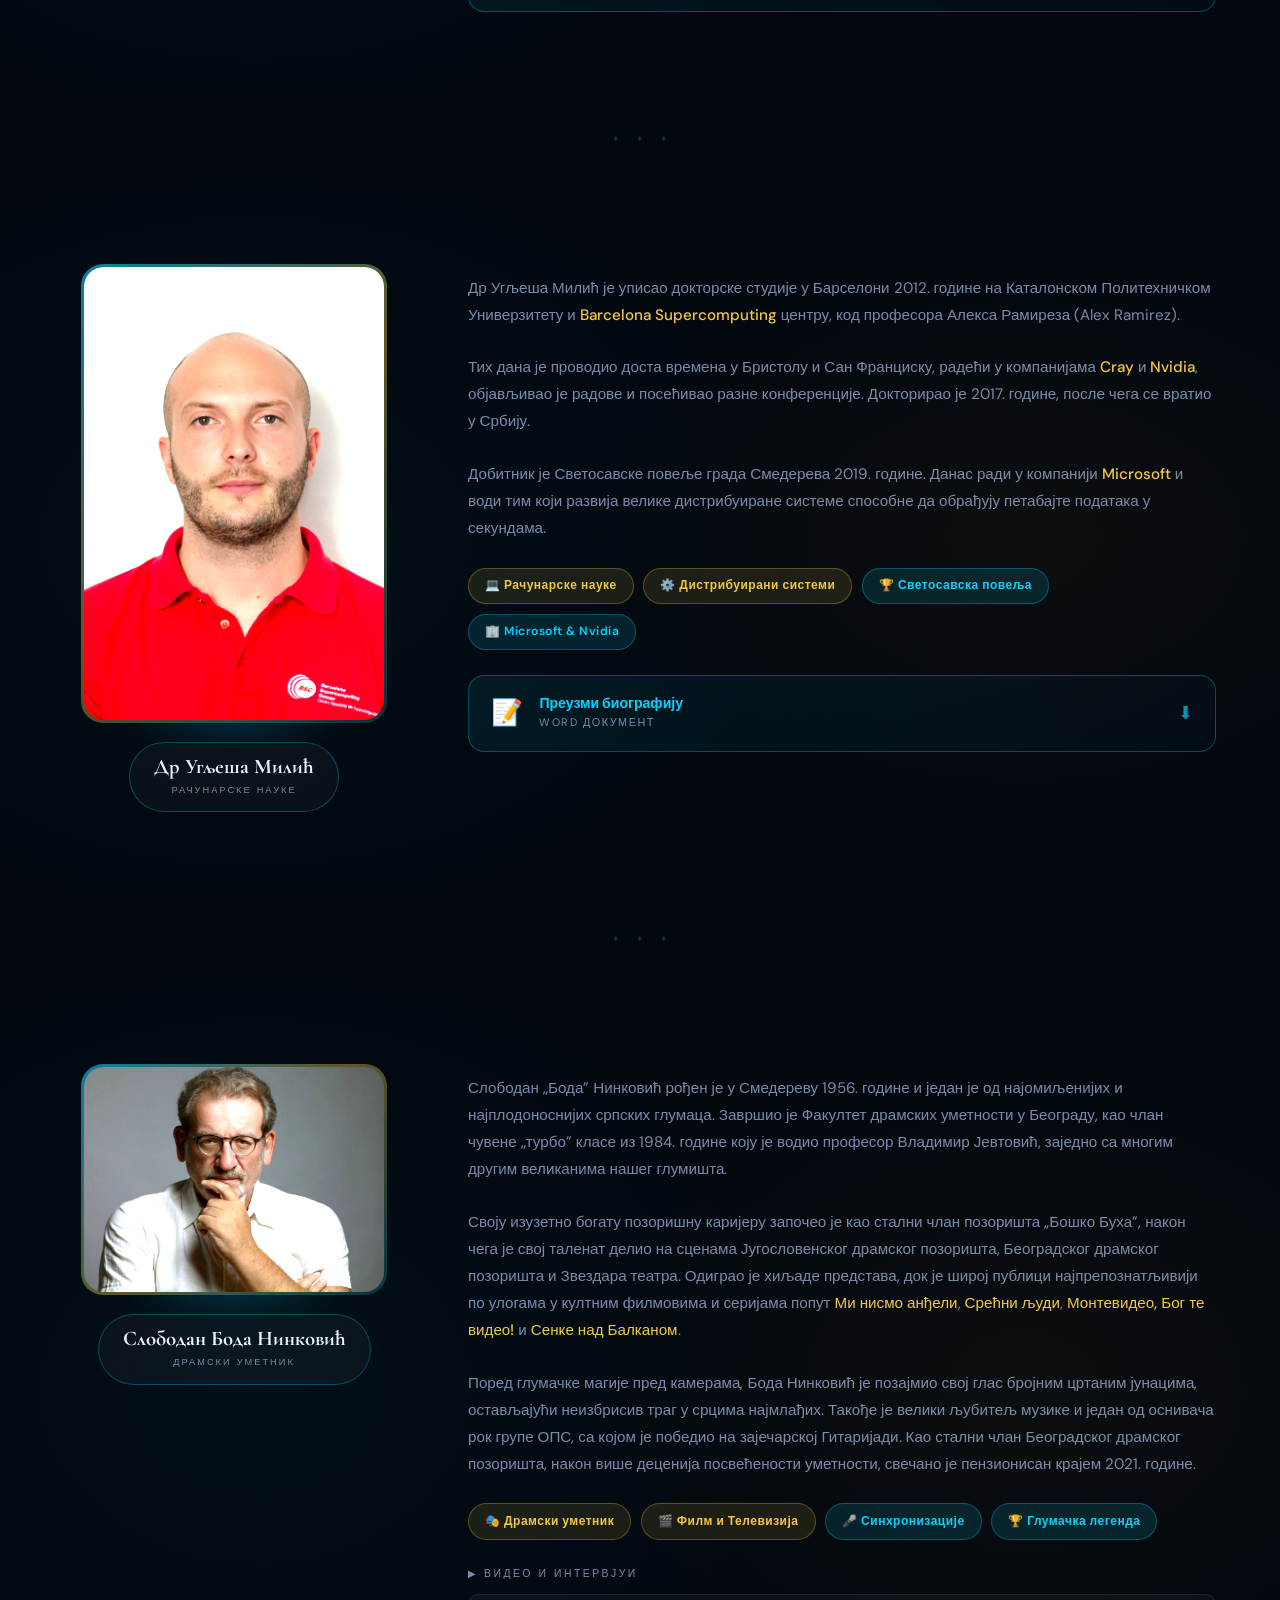
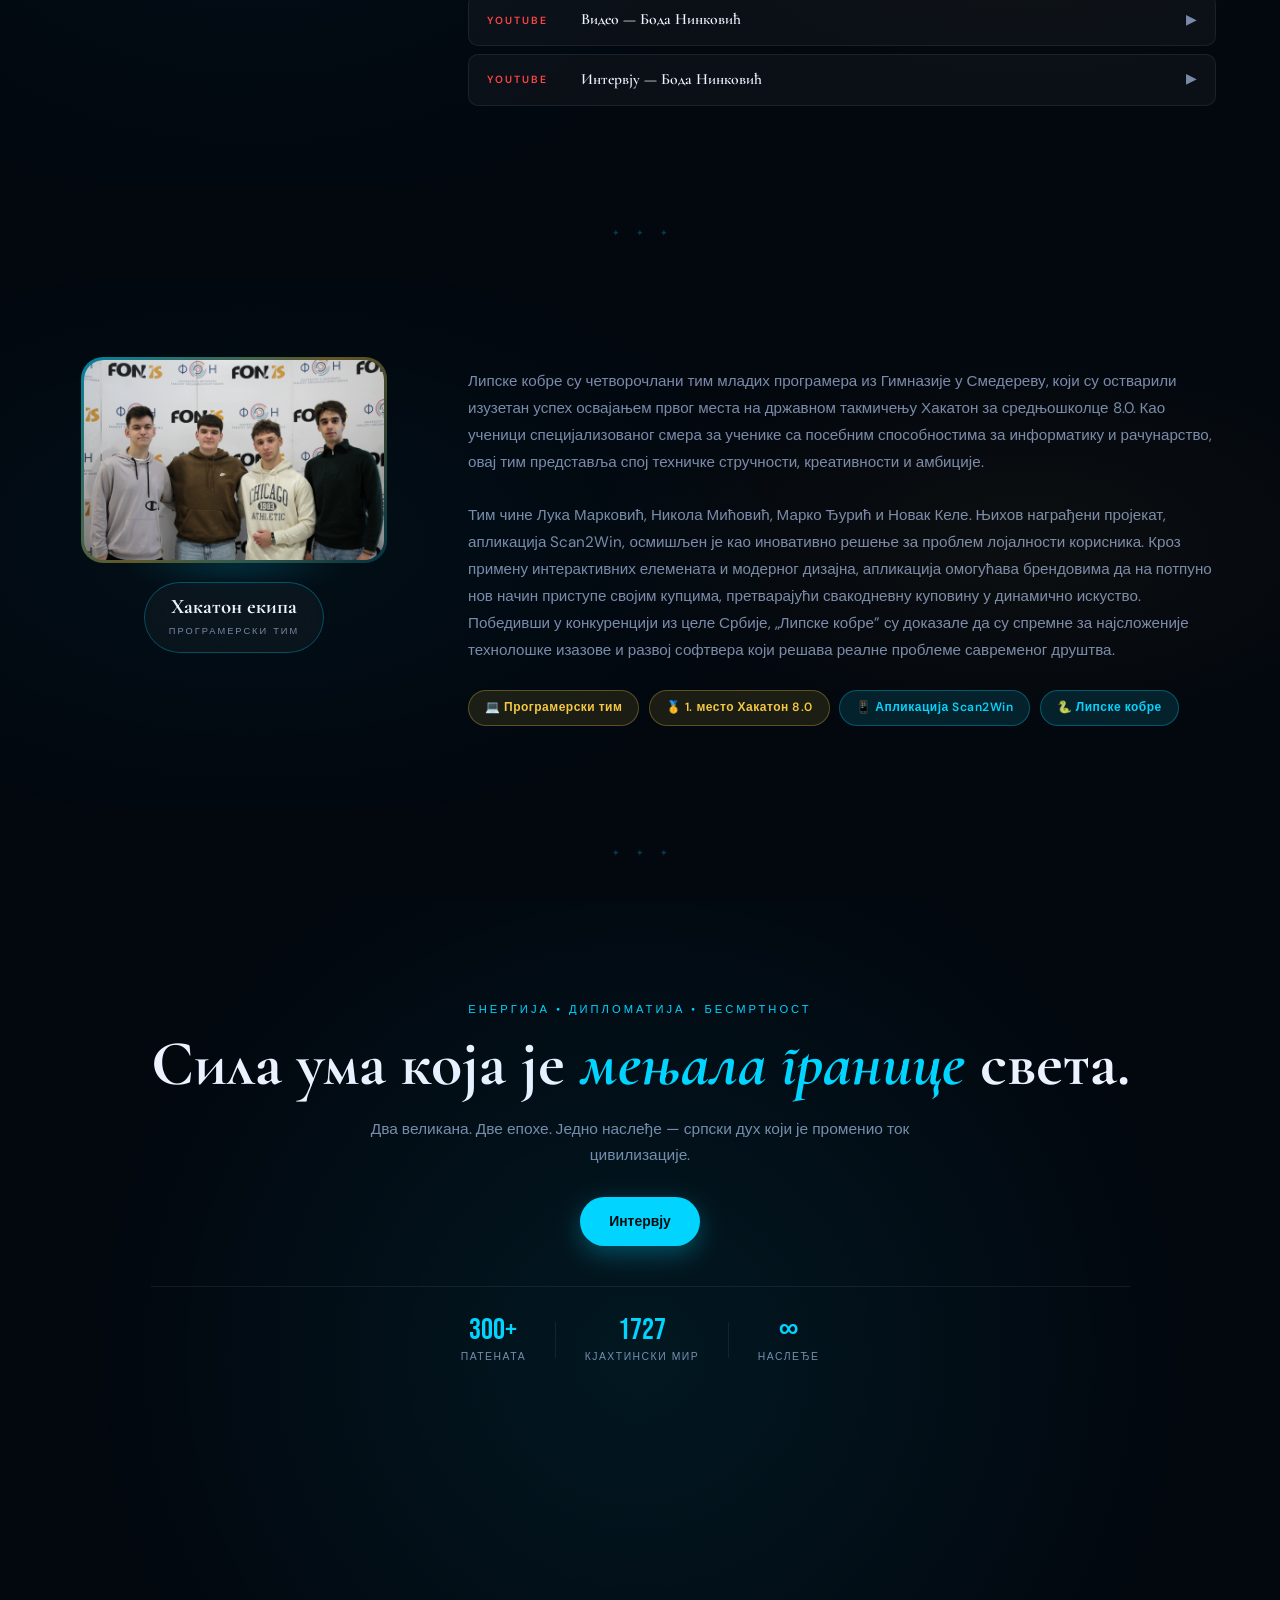
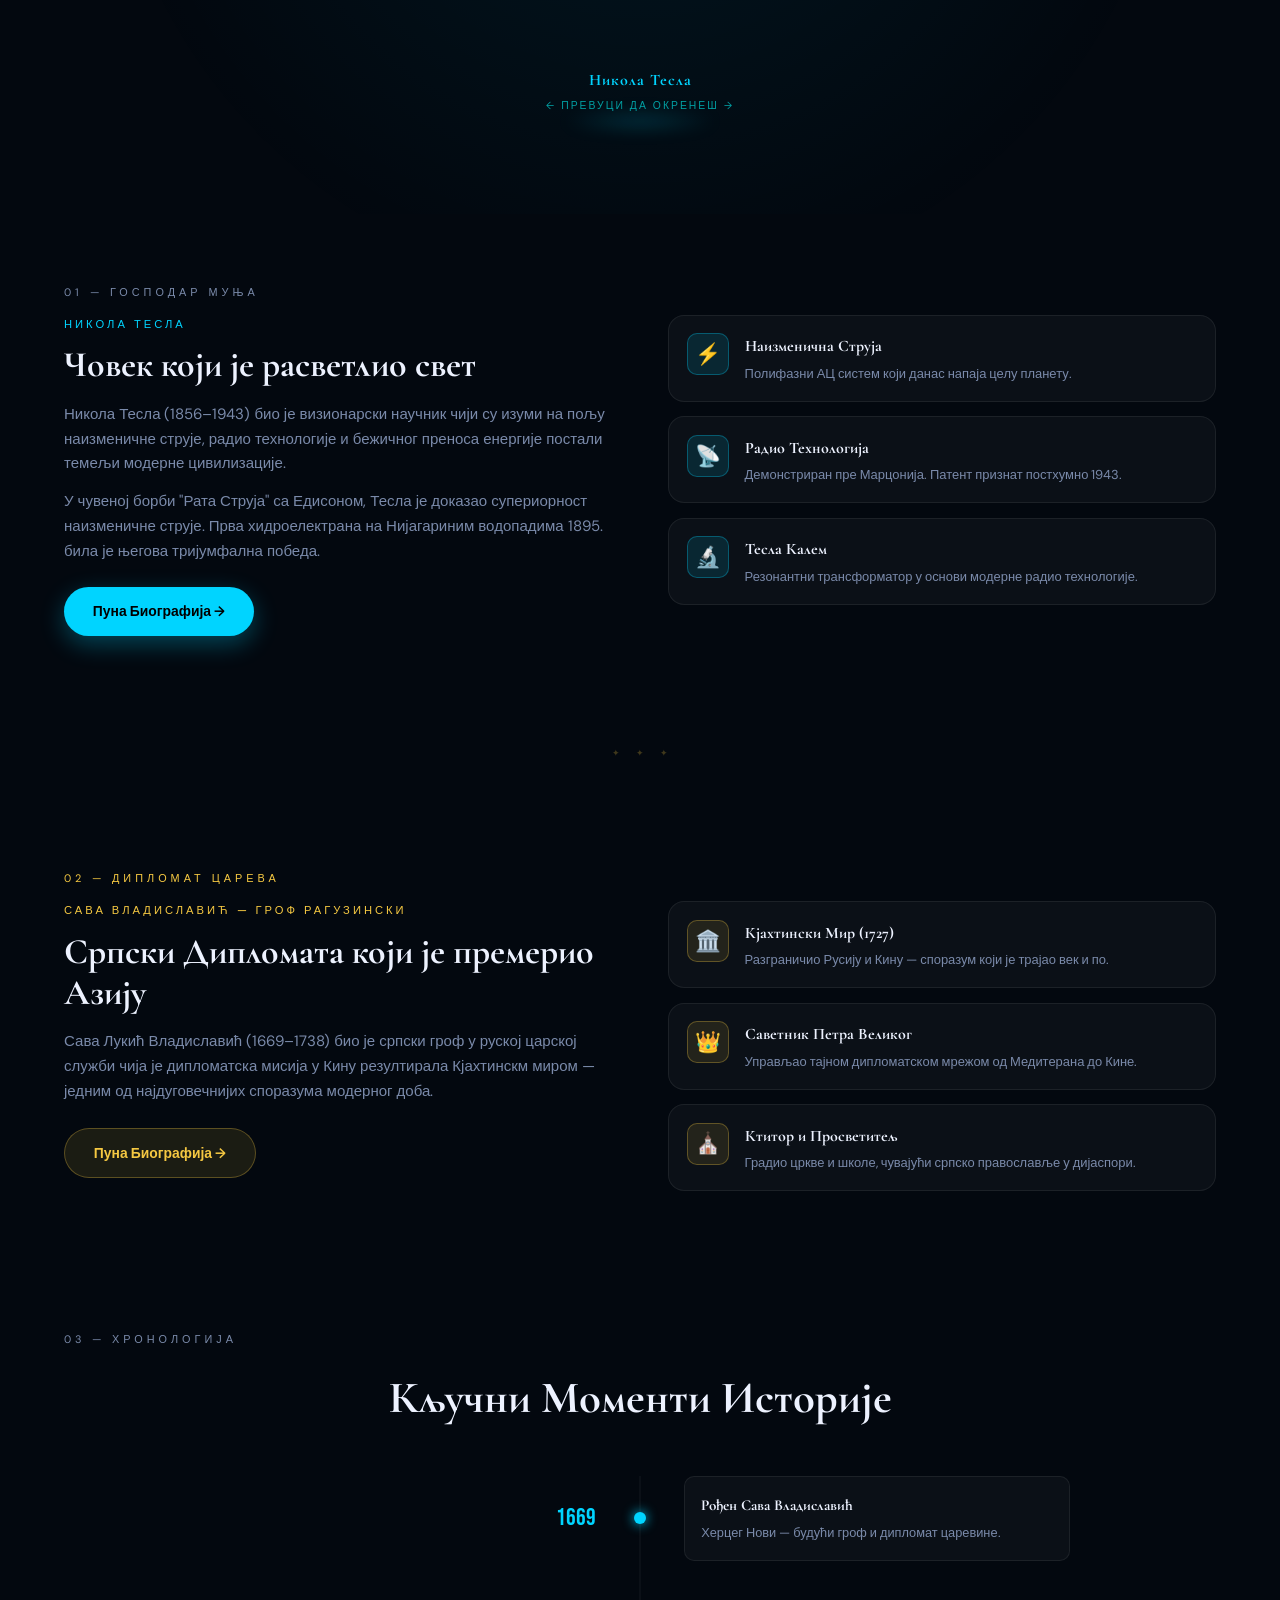
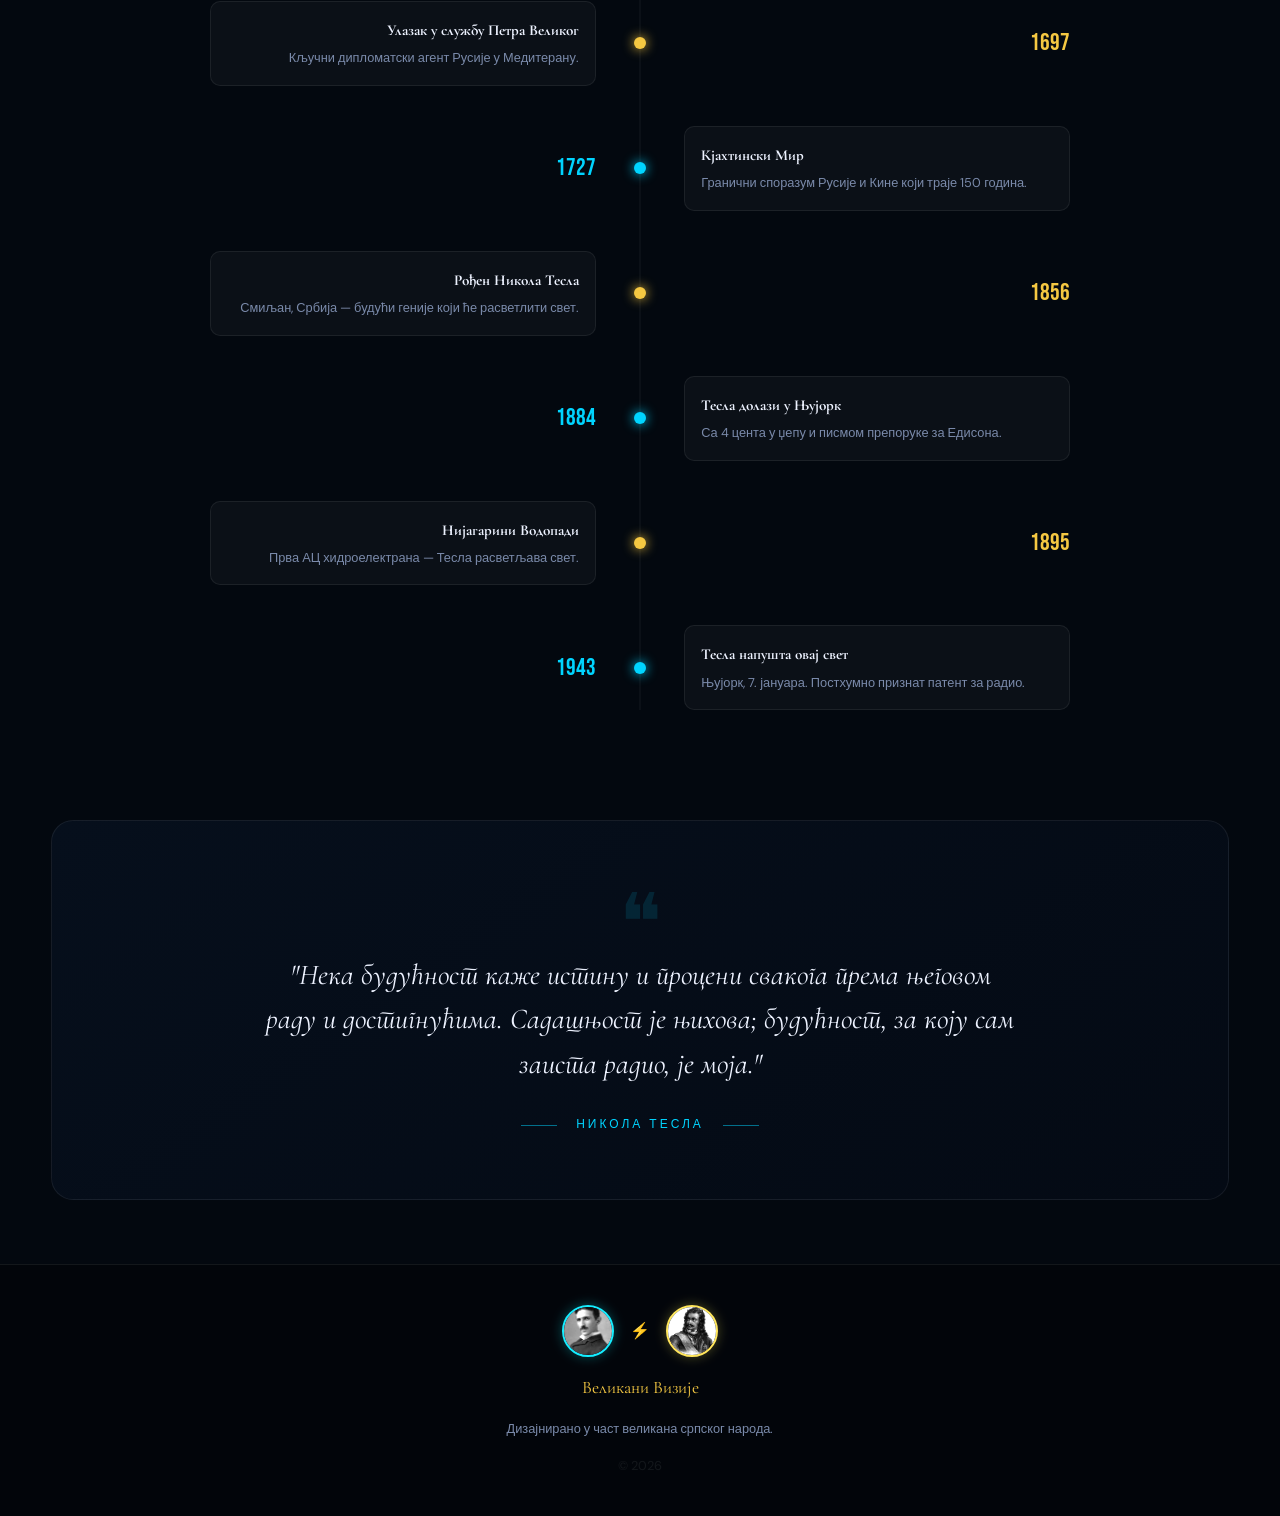
==== commit 823657fd: "op" ====
--- a/index.html
+++ b/index.html
@@ -260,6 +260,9 @@
           <div class="bio-name-badge">
             <span class="bio-title-label">Проф. др</span>
             <span class="bio-name-text">Дејан Илић</span>
+            <p class="bio-mini-desc" style="color: var(--accent); font-size: 0.82rem; margin-top: 0.2rem; font-weight: 500; opacity: 0.85;">
+              Српски научник, проналазач и "отац микробатерије"
+            </p>
           </div>
         </div>
         <div class="bio-text-col">
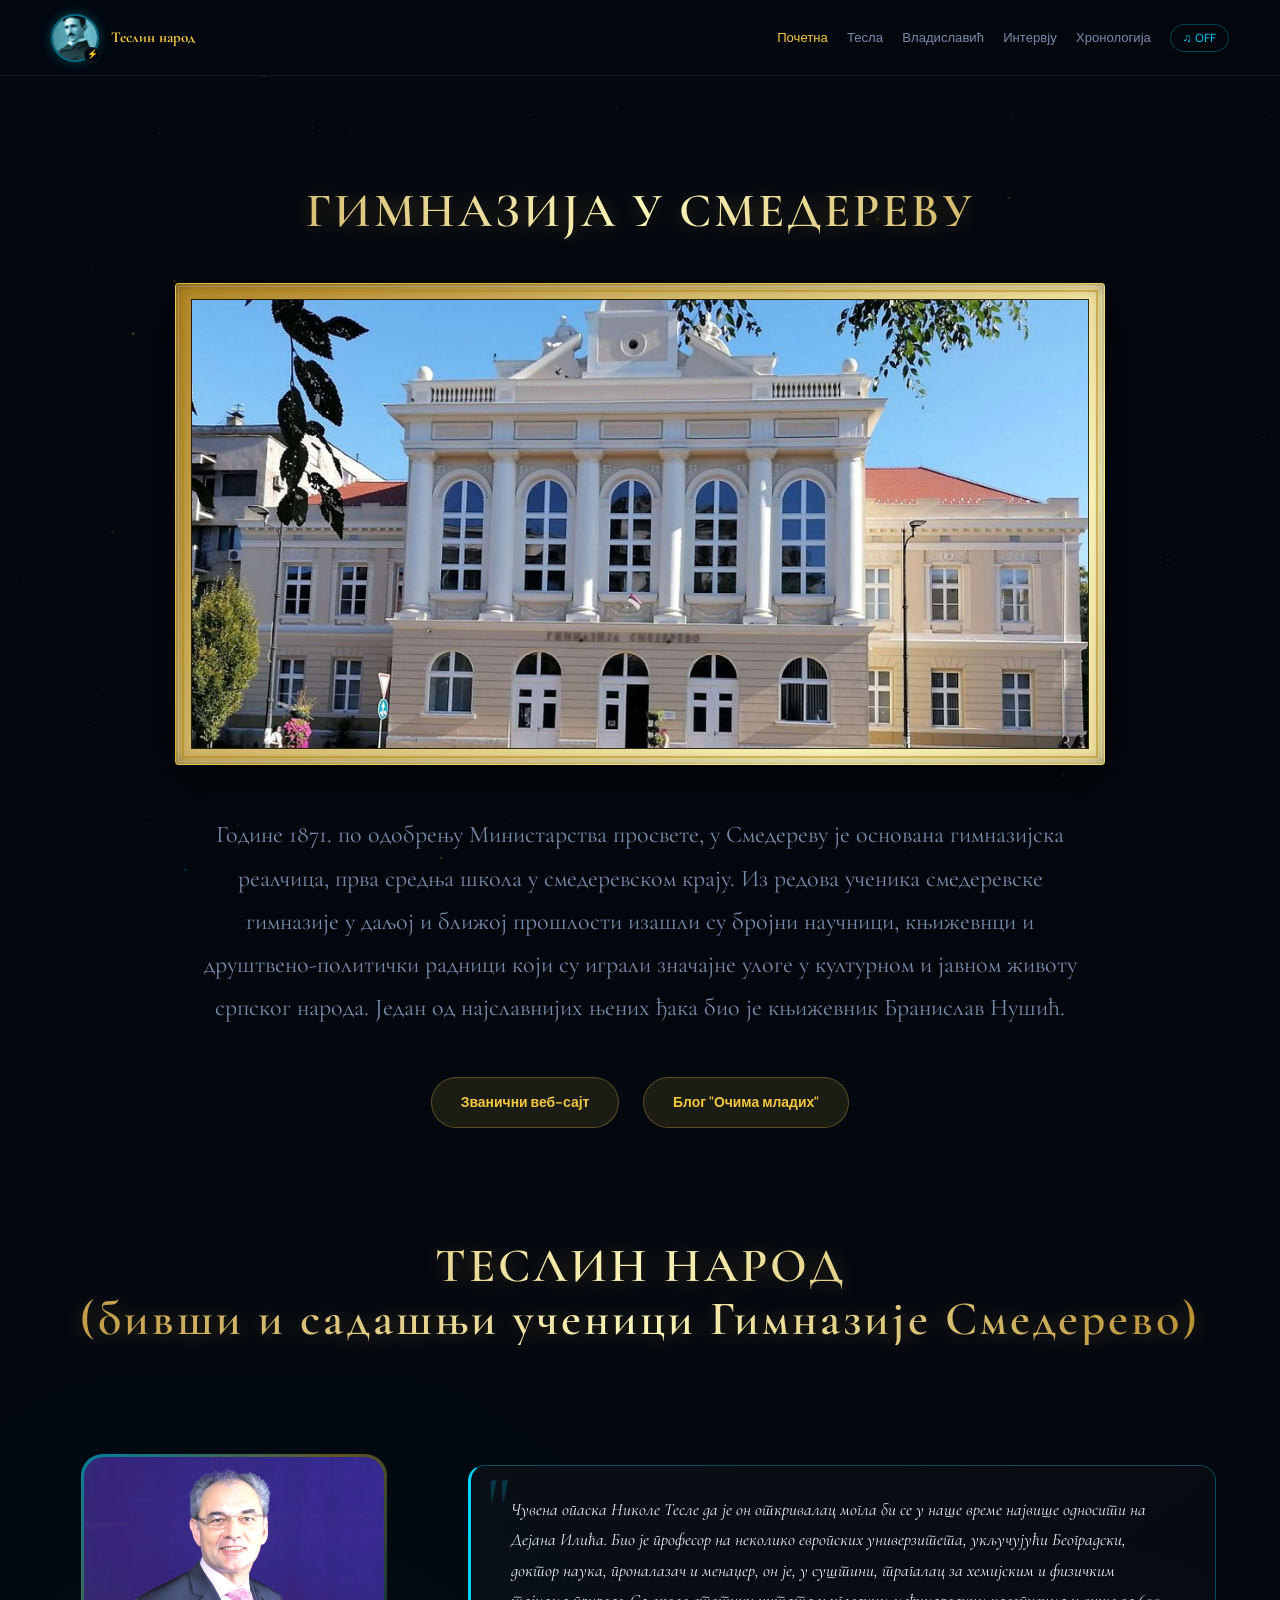
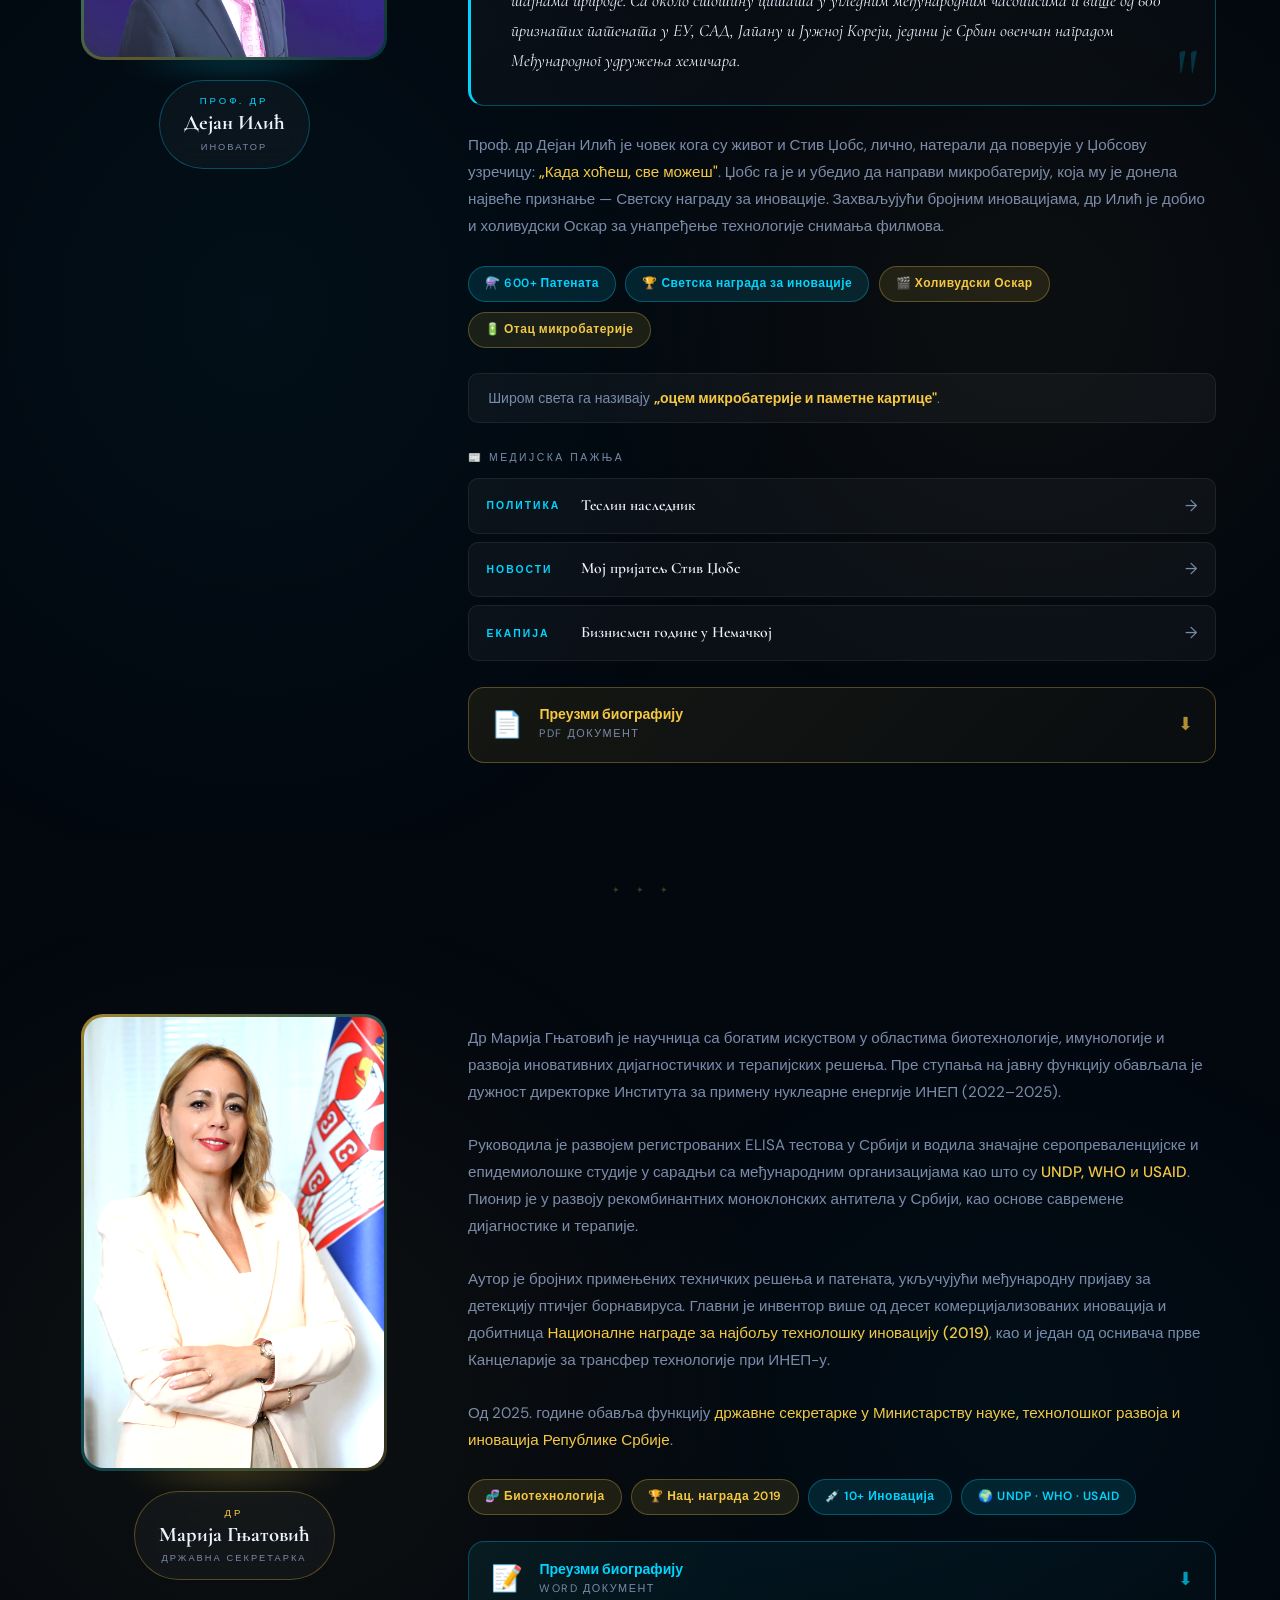
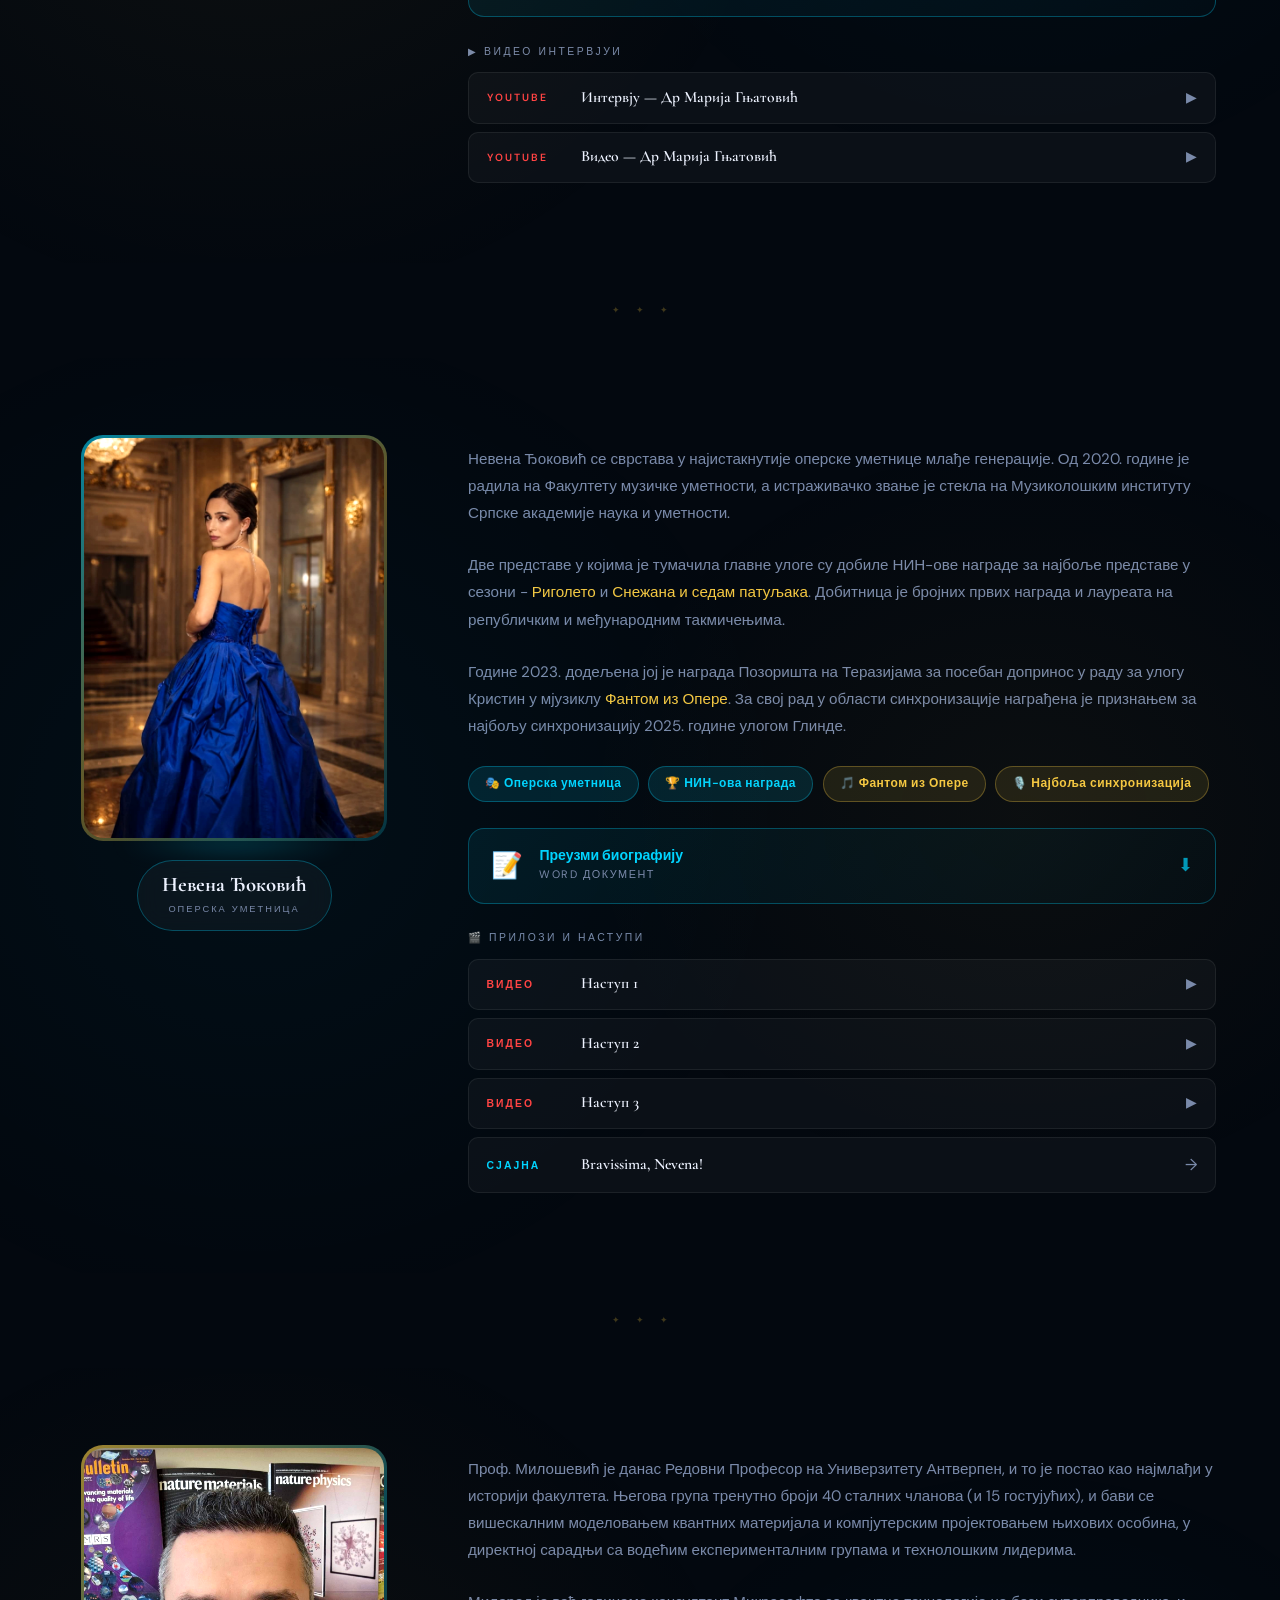
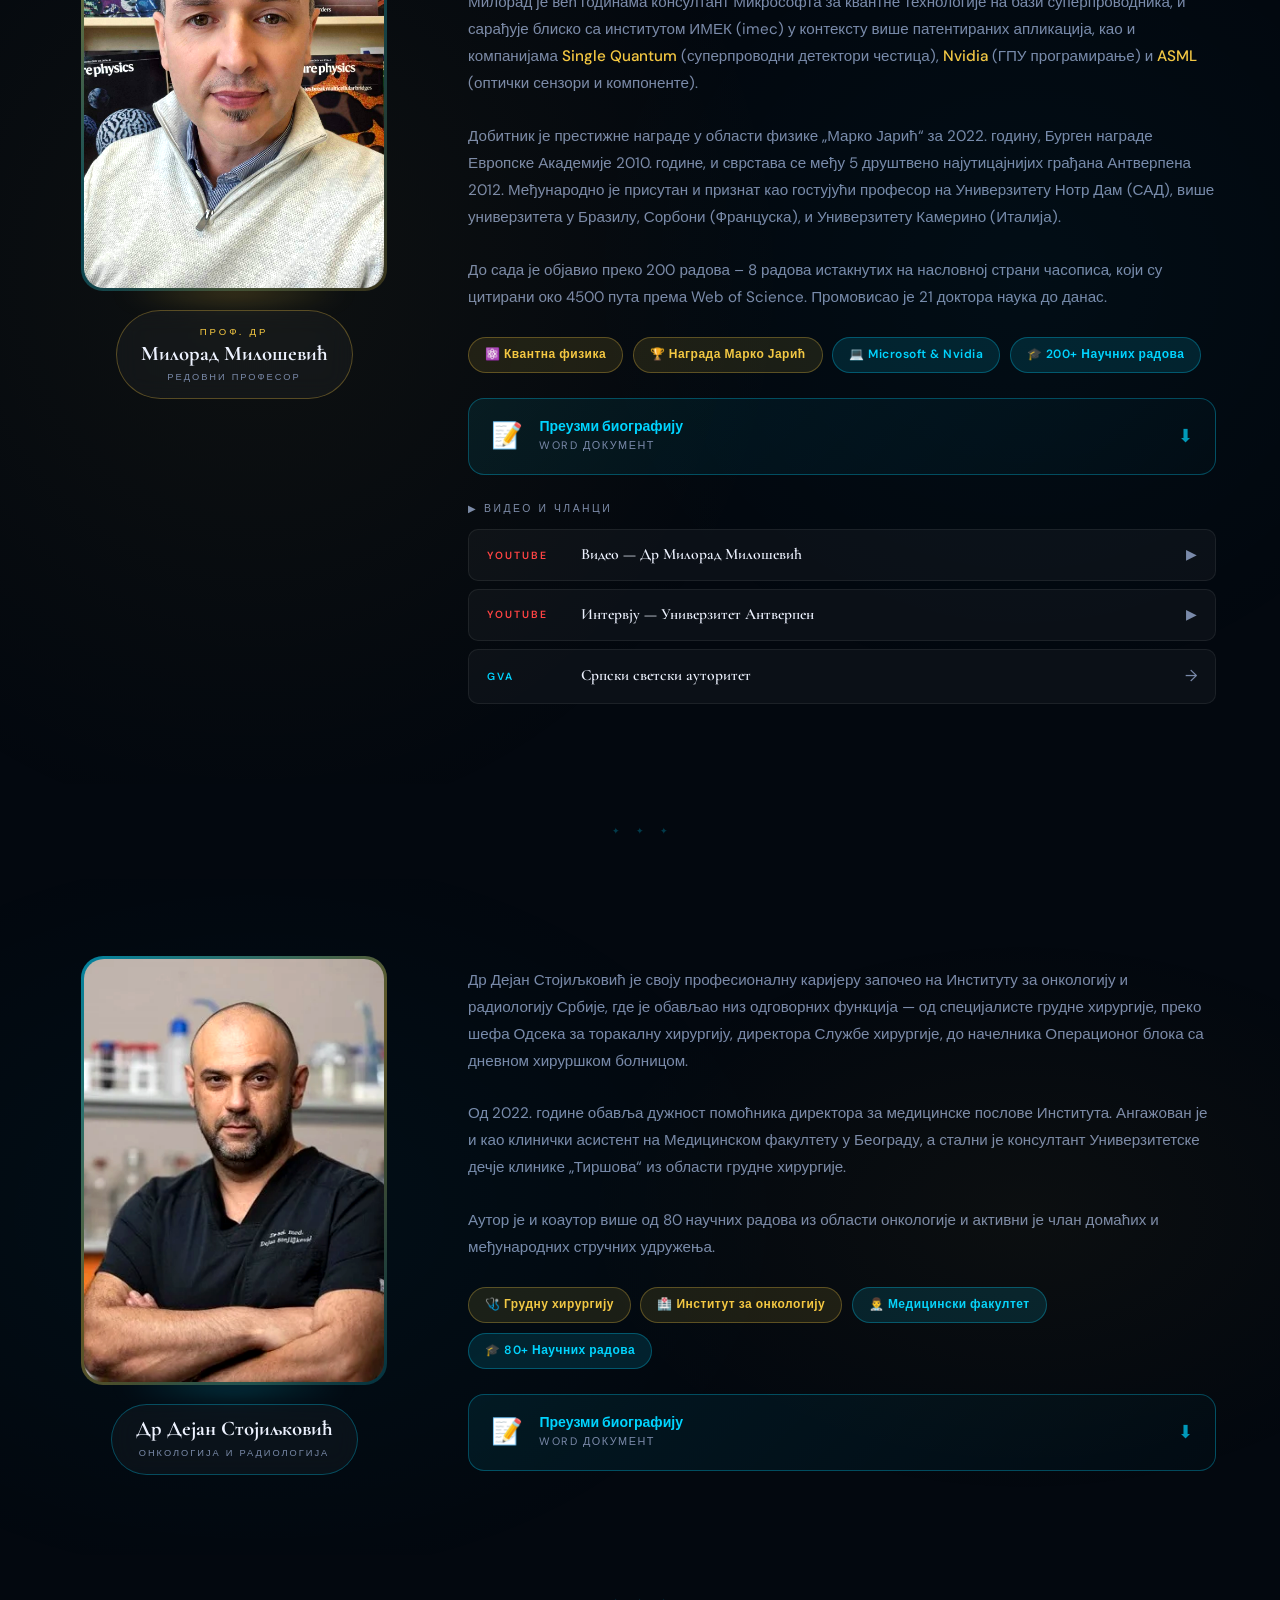
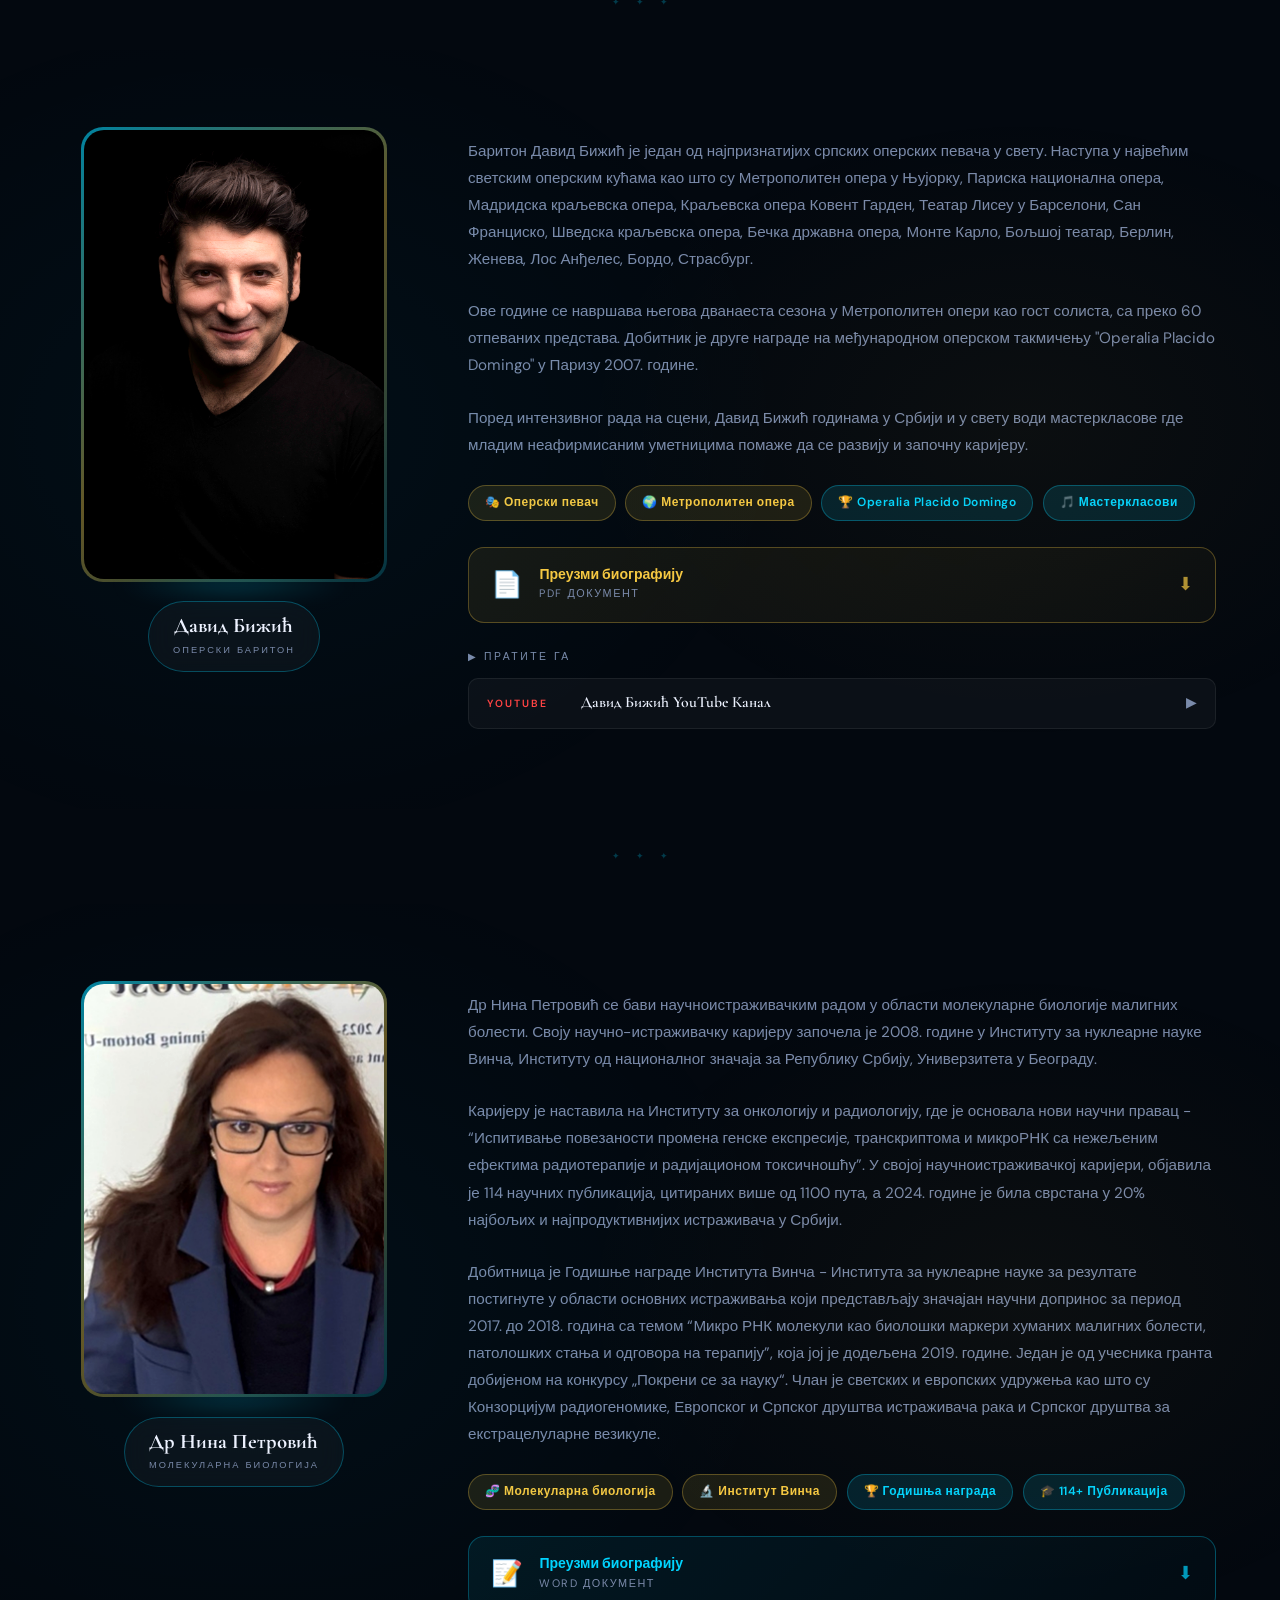
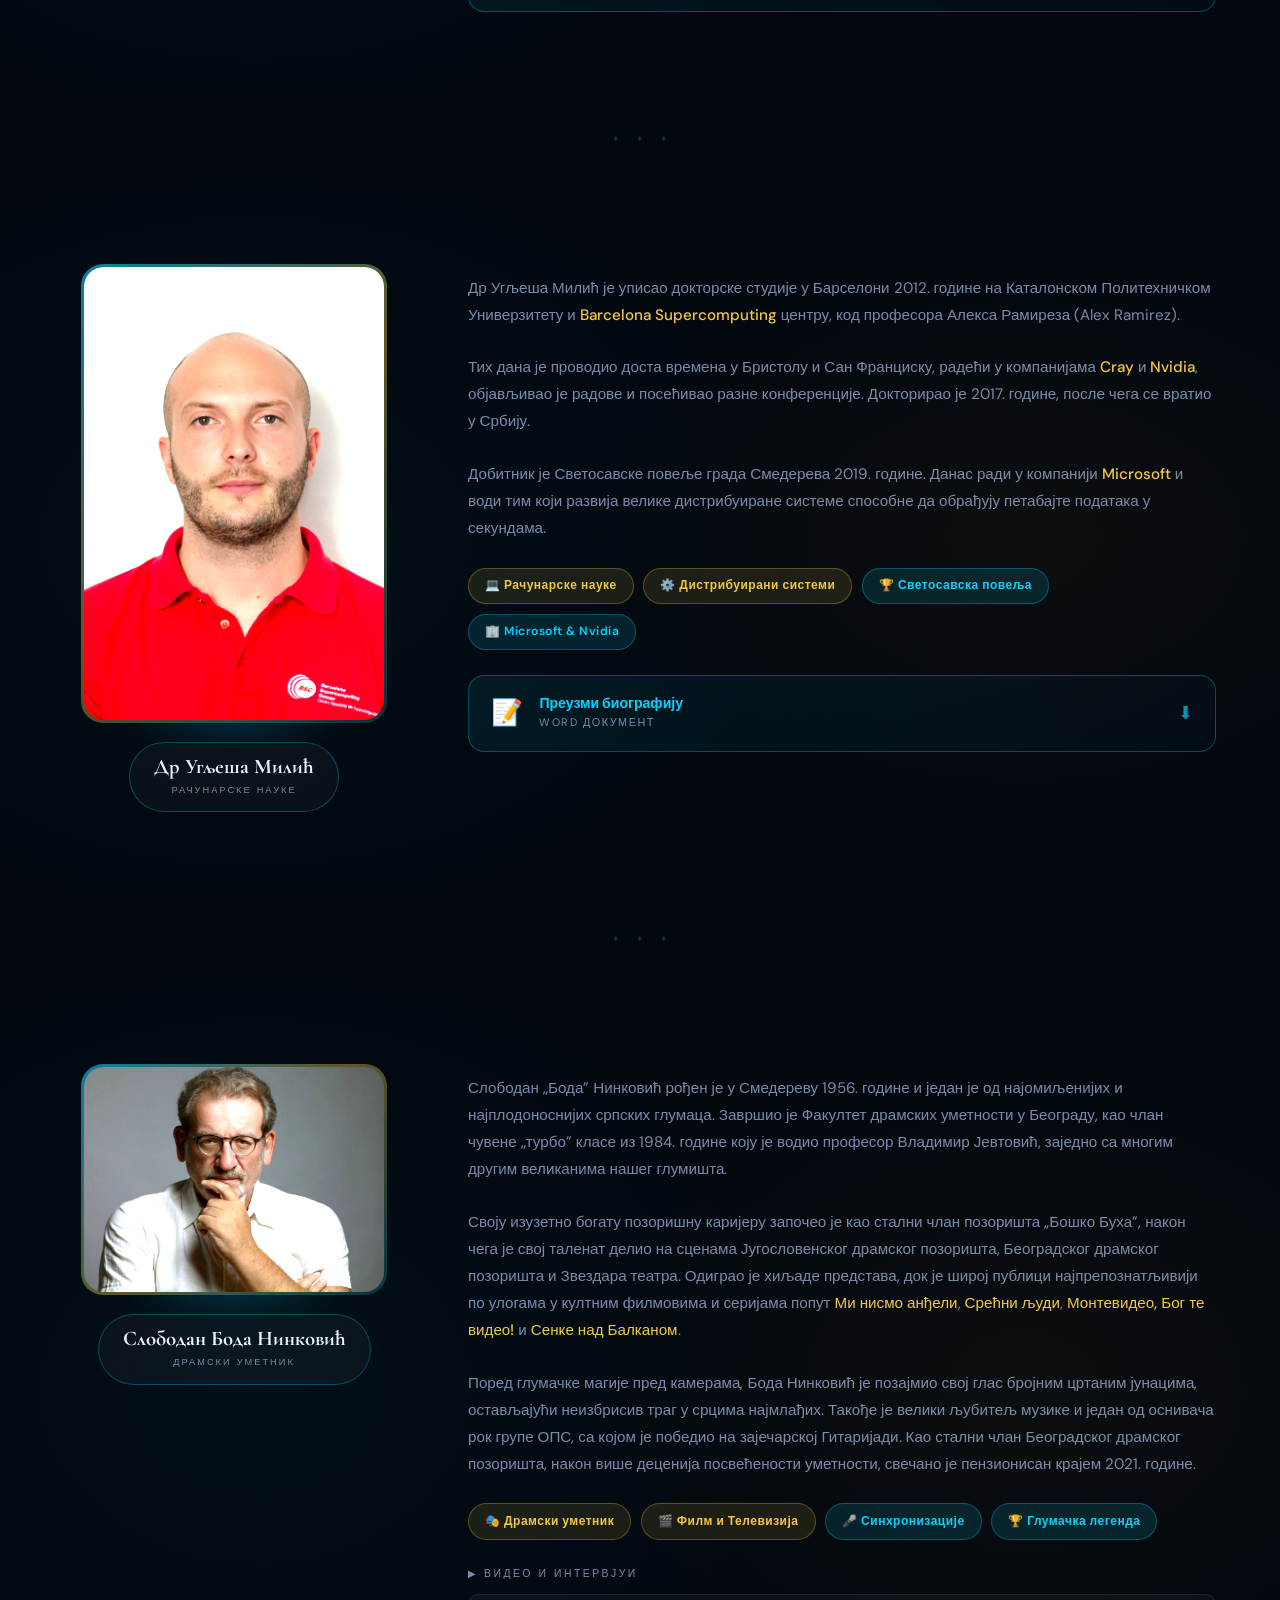
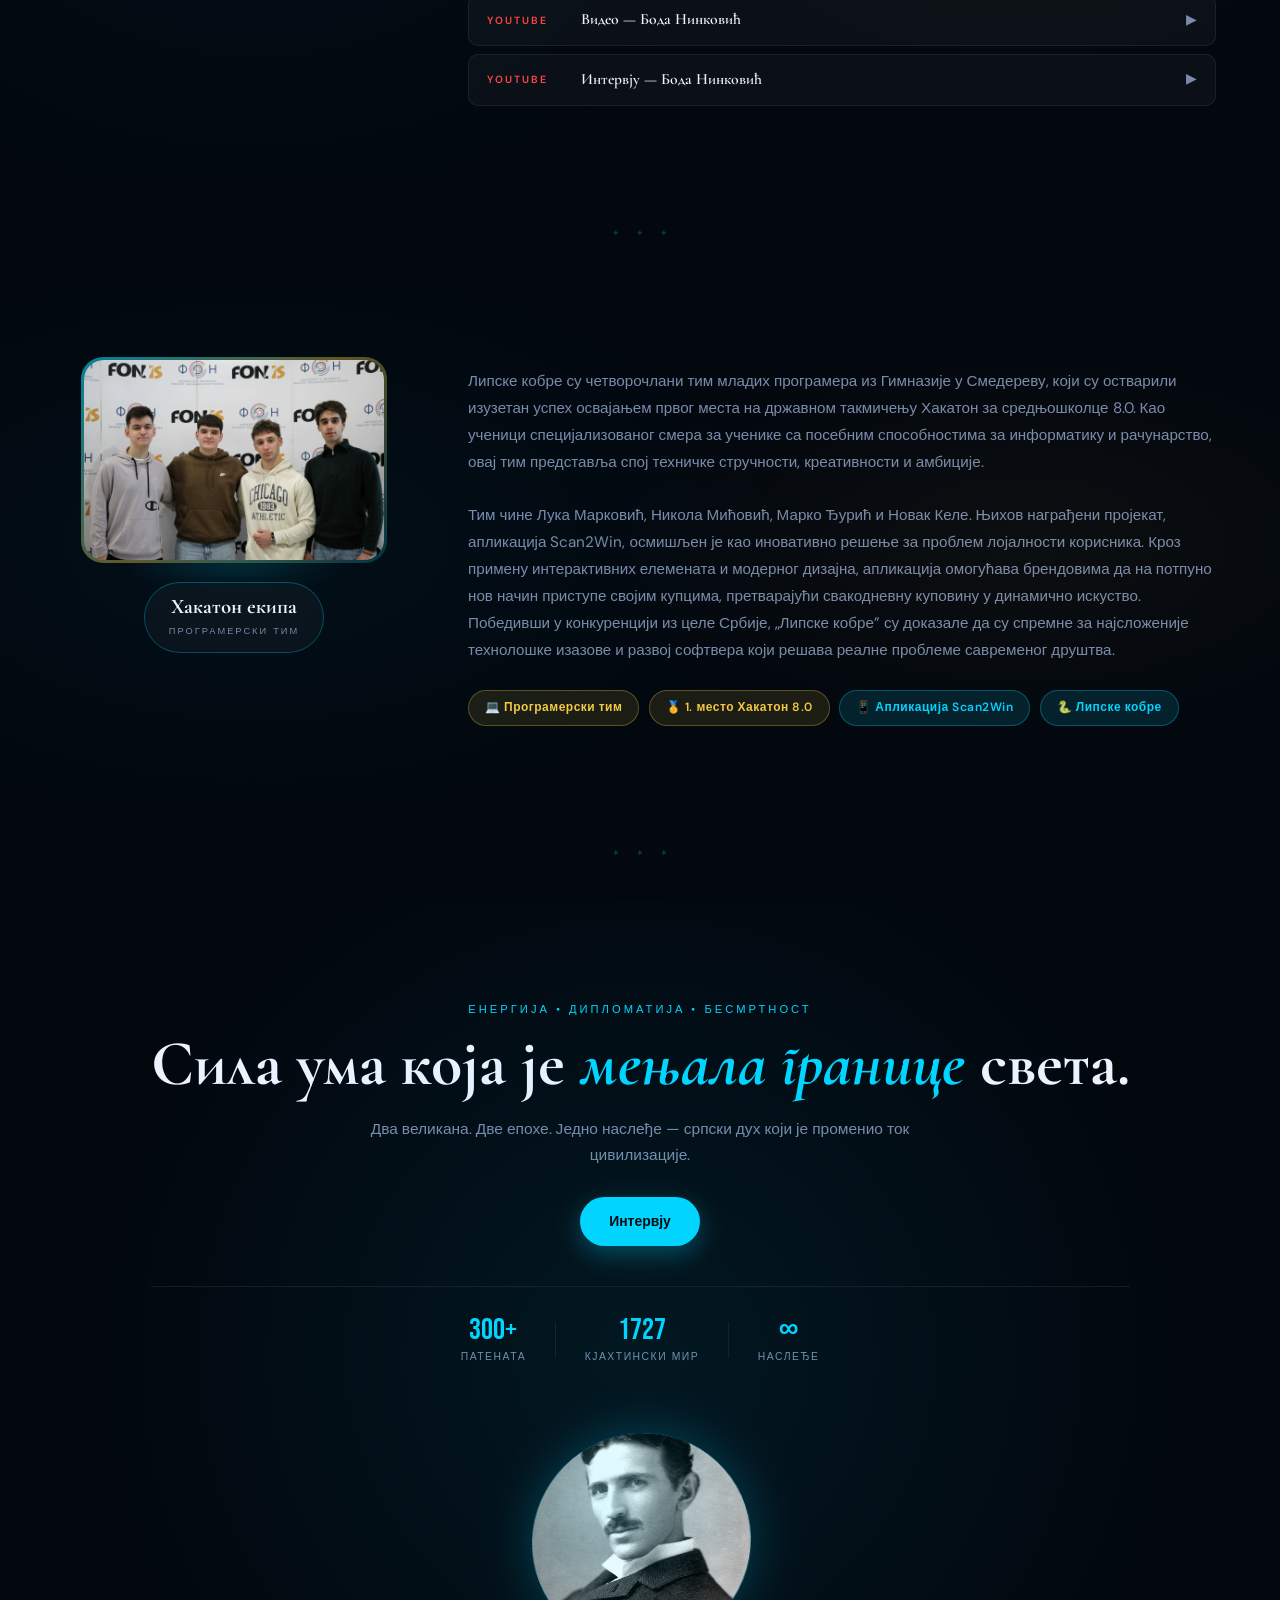
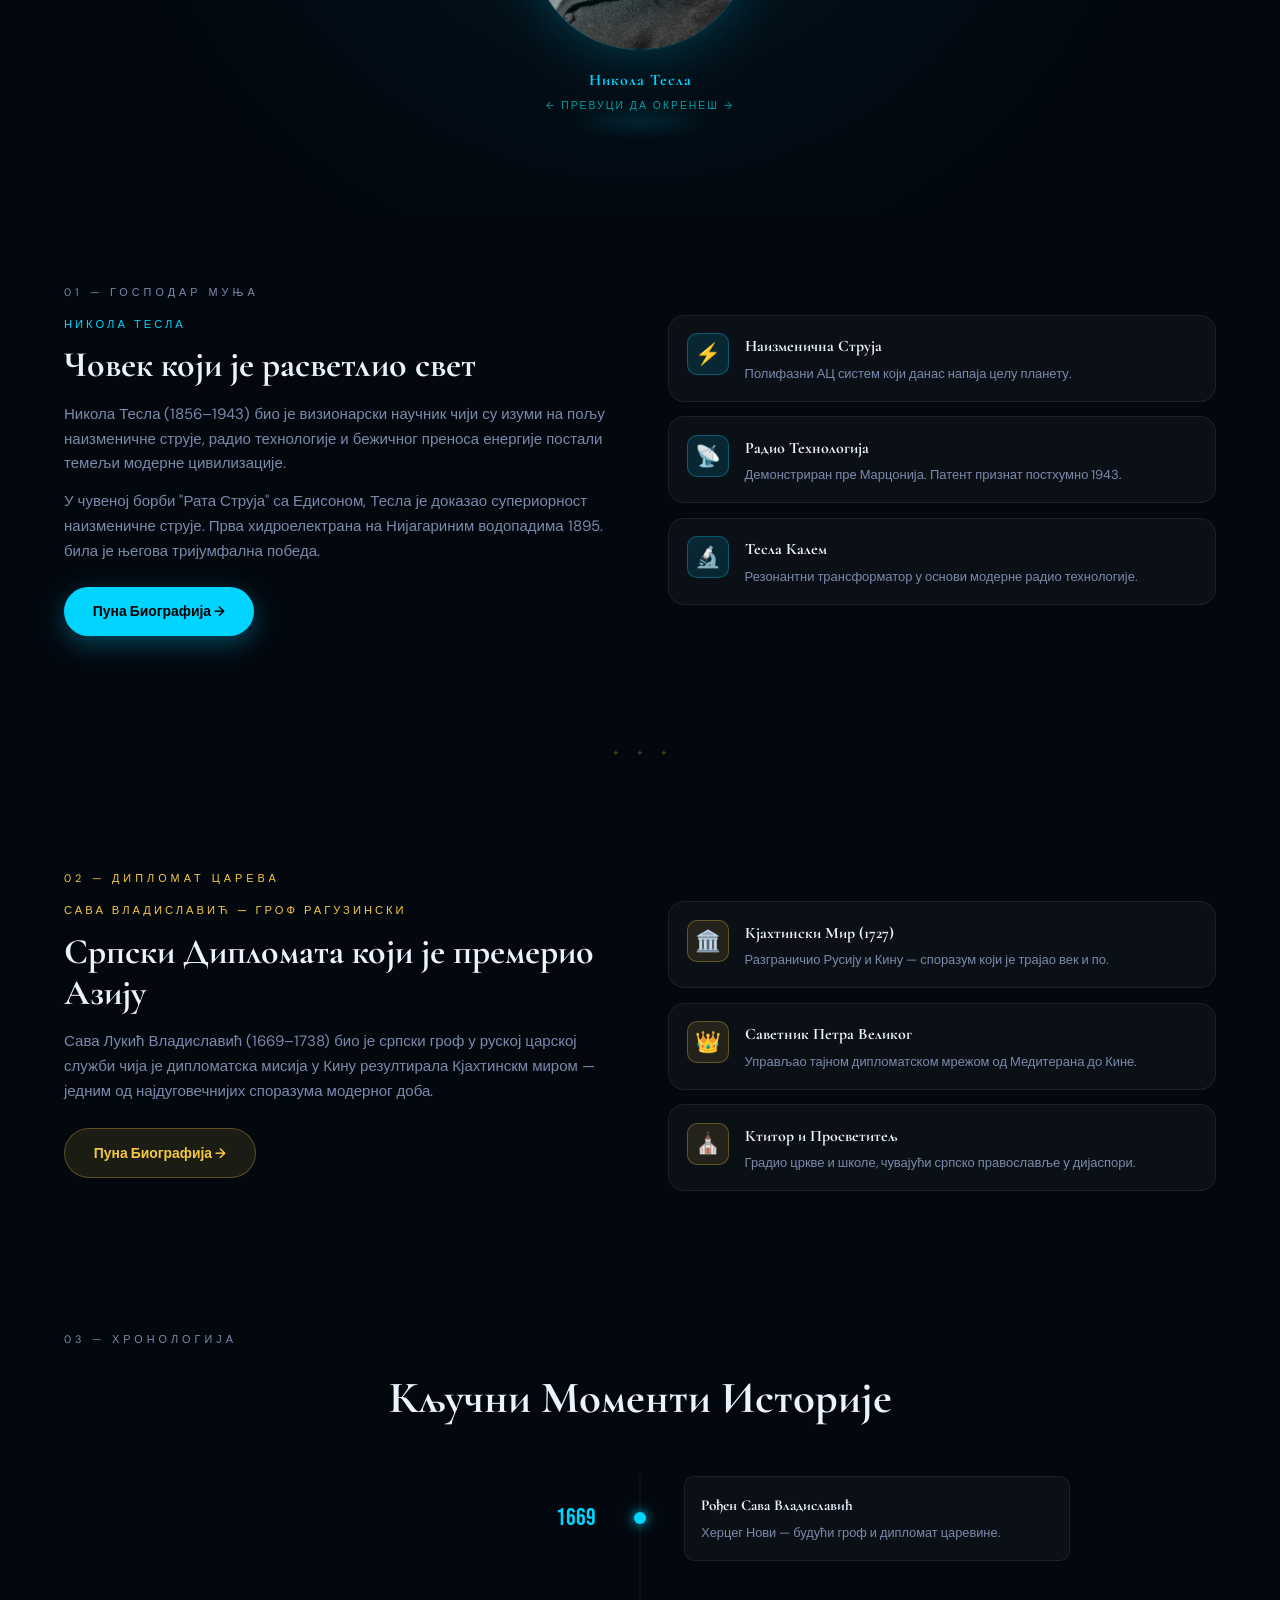
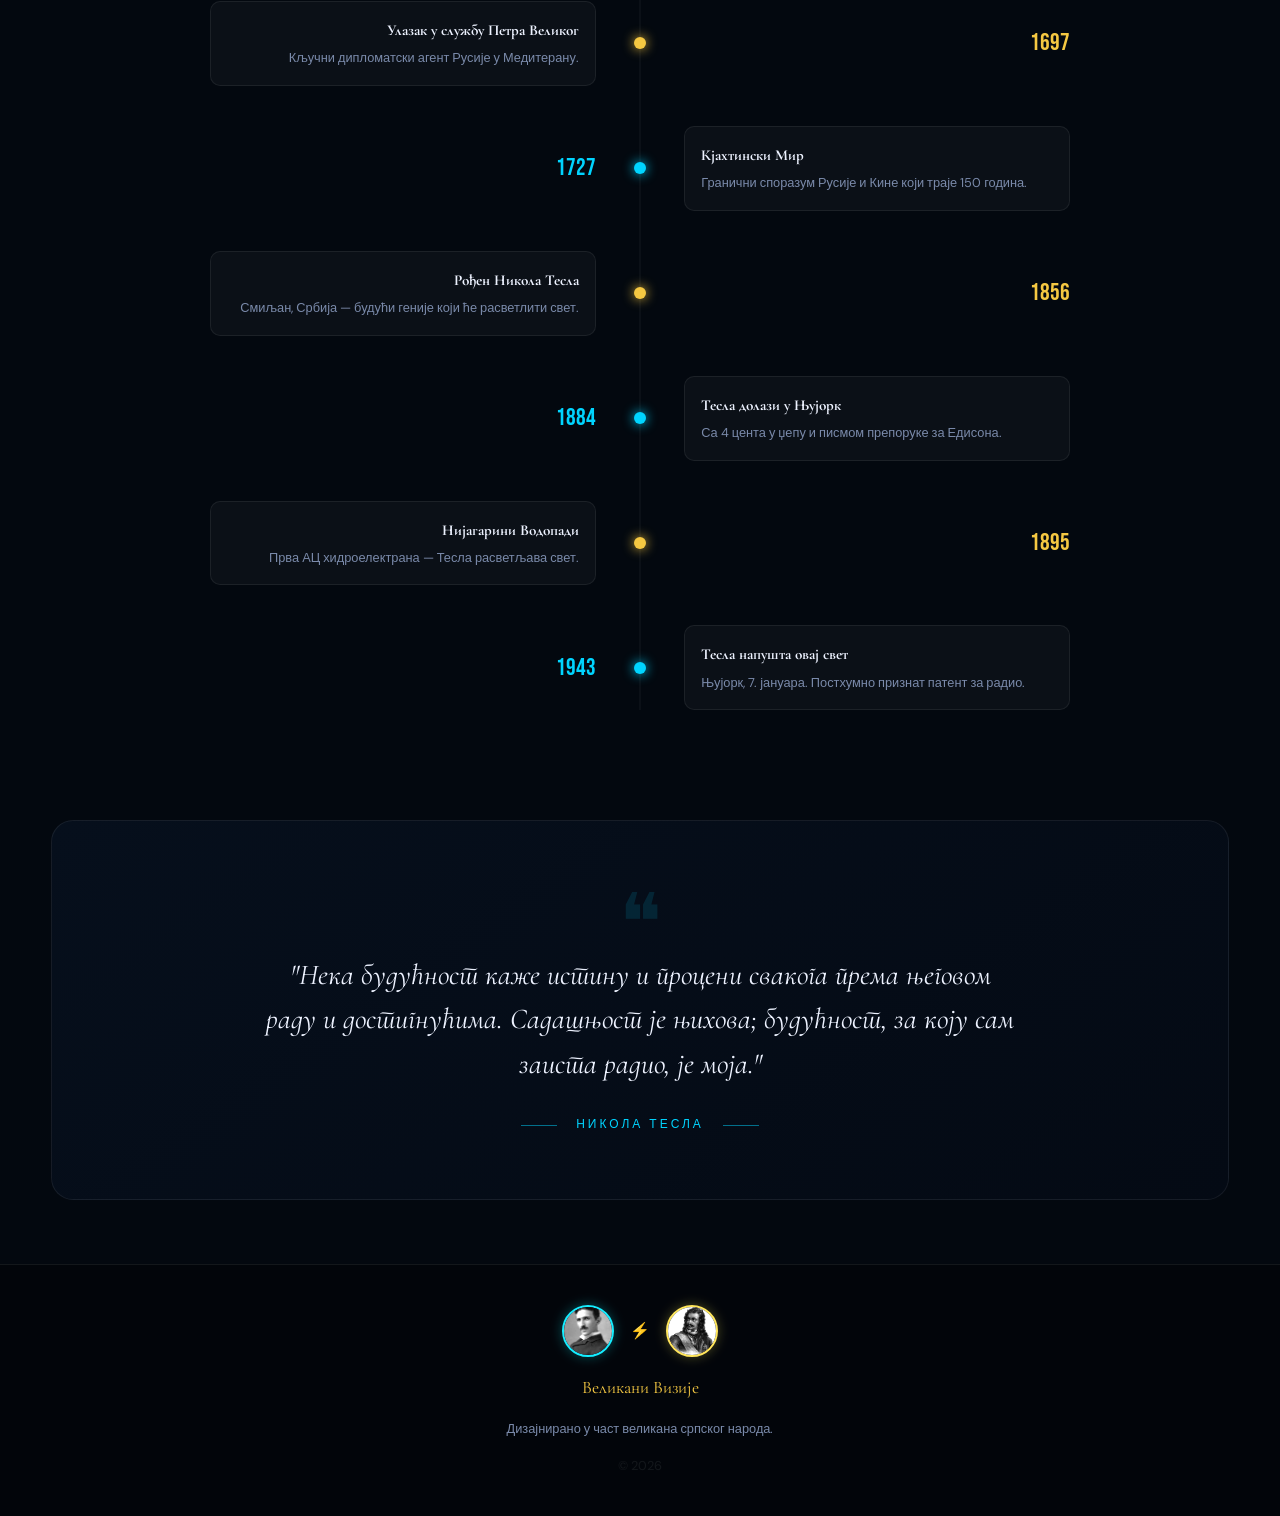
==== commit c2bccc63: "sadasd" ====
--- a/index.html
+++ b/index.html
@@ -260,9 +260,7 @@
           <div class="bio-name-badge">
             <span class="bio-title-label">Проф. др</span>
             <span class="bio-name-text">Дејан Илић</span>
-            <p class="bio-mini-desc" style="color: var(--accent); font-size: 0.82rem; margin-top: 0.2rem; font-weight: 500; opacity: 0.85;">
-              Српски научник, проналазач и "отац микробатерије"
-            </p>
+            <span class="bio-name-role">Иноватор</span>
           </div>
         </div>
         <div class="bio-text-col">
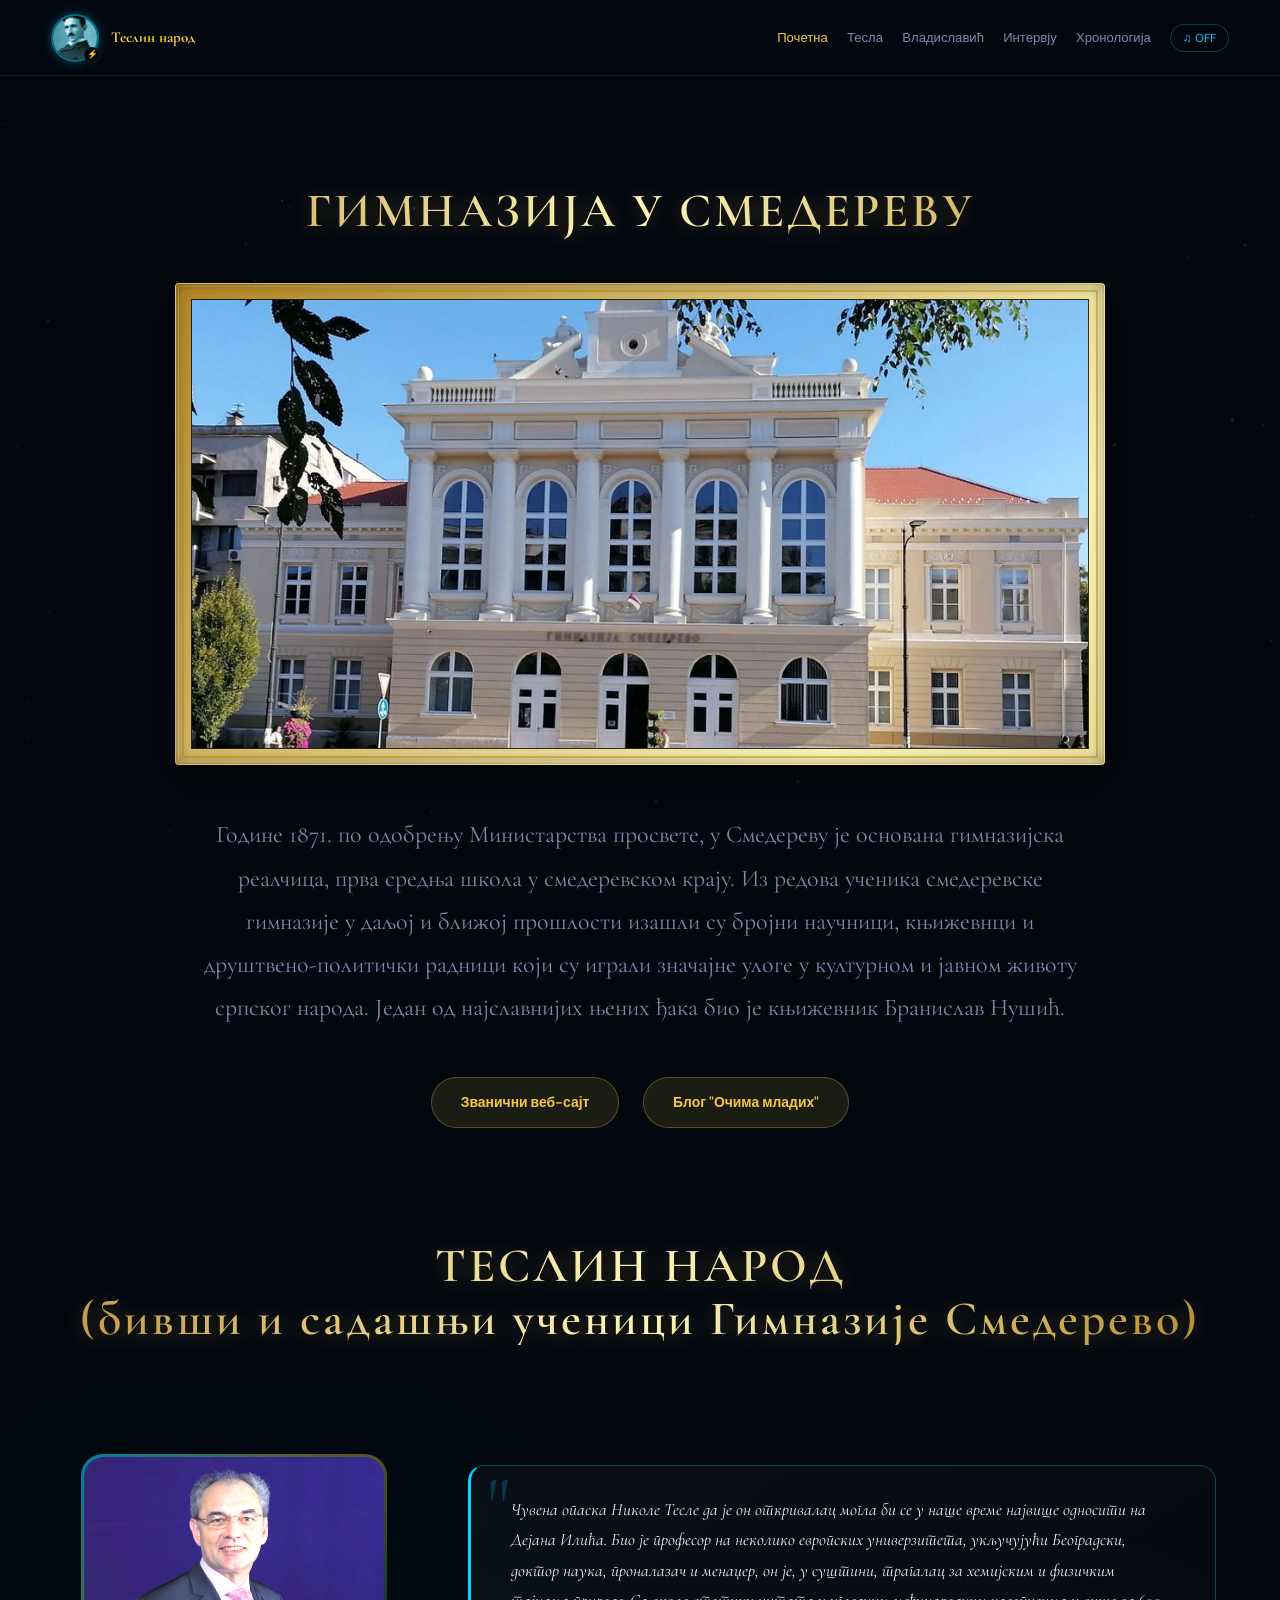
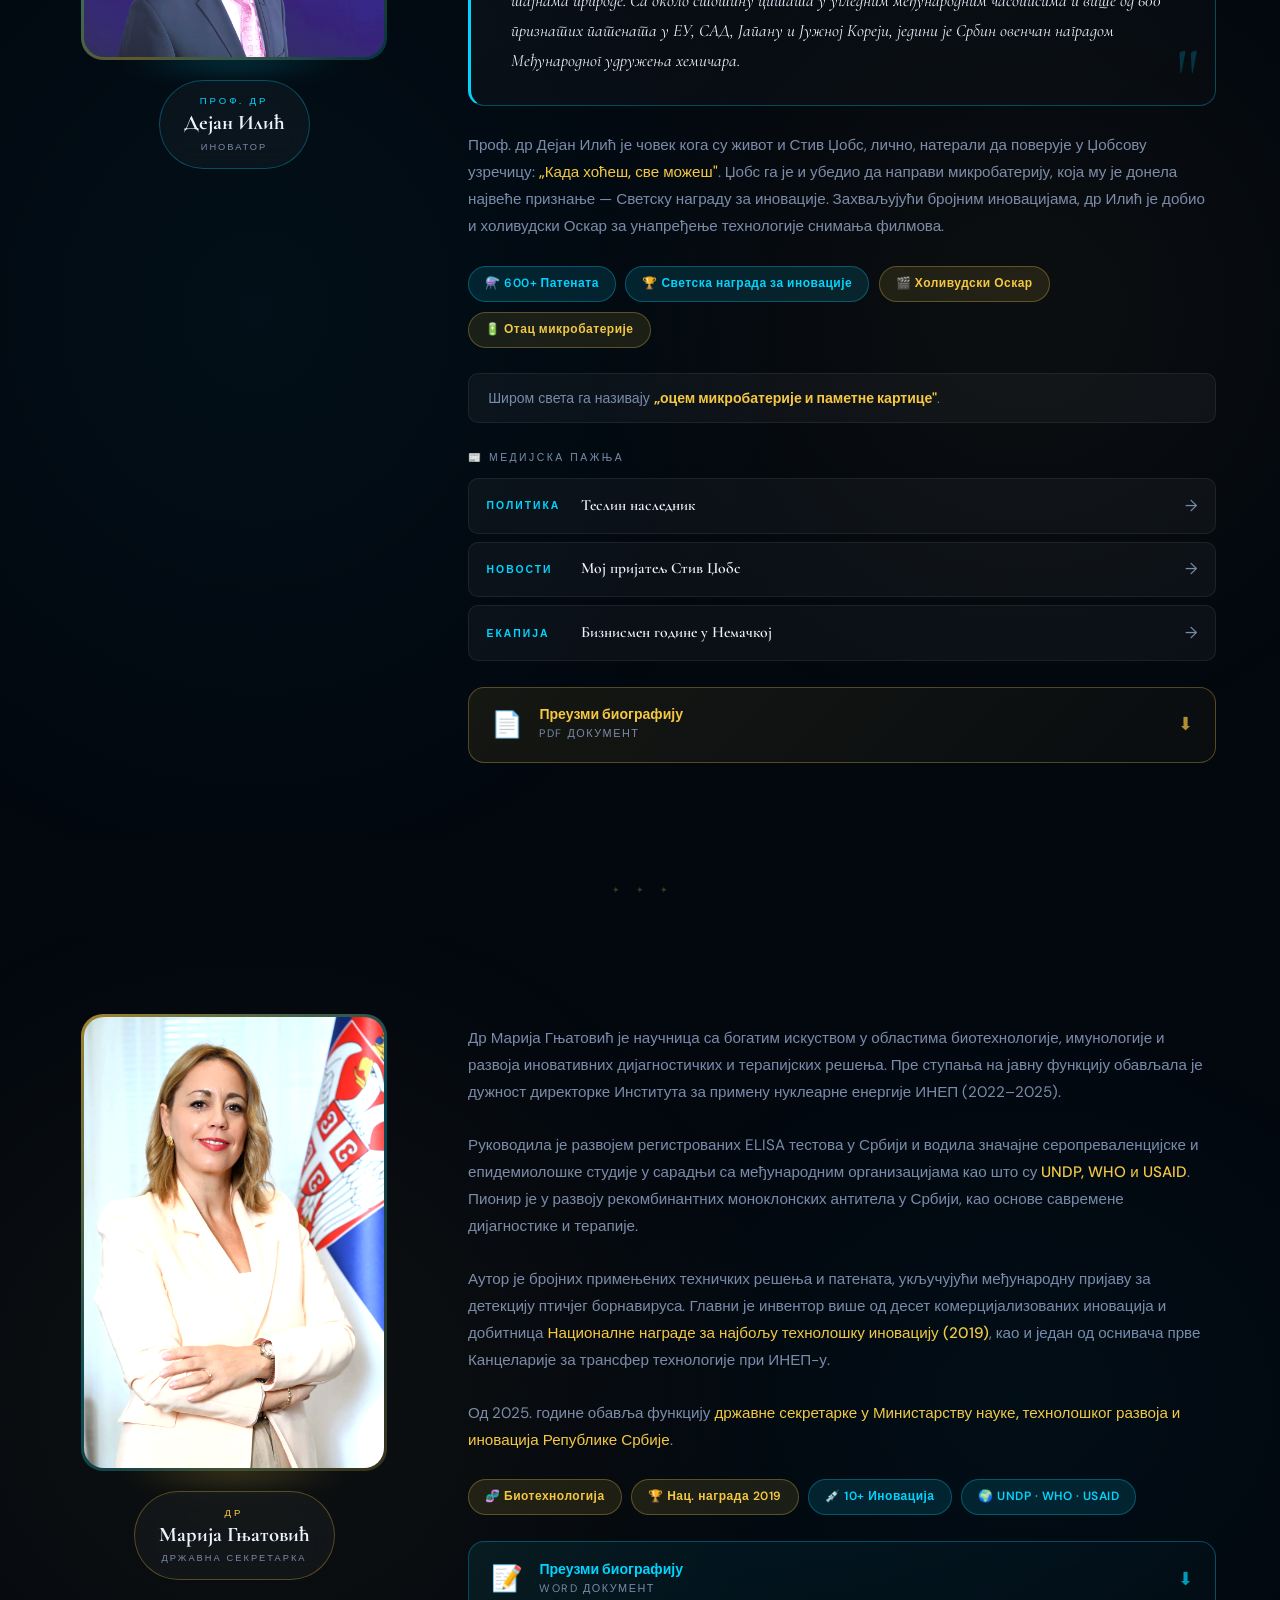
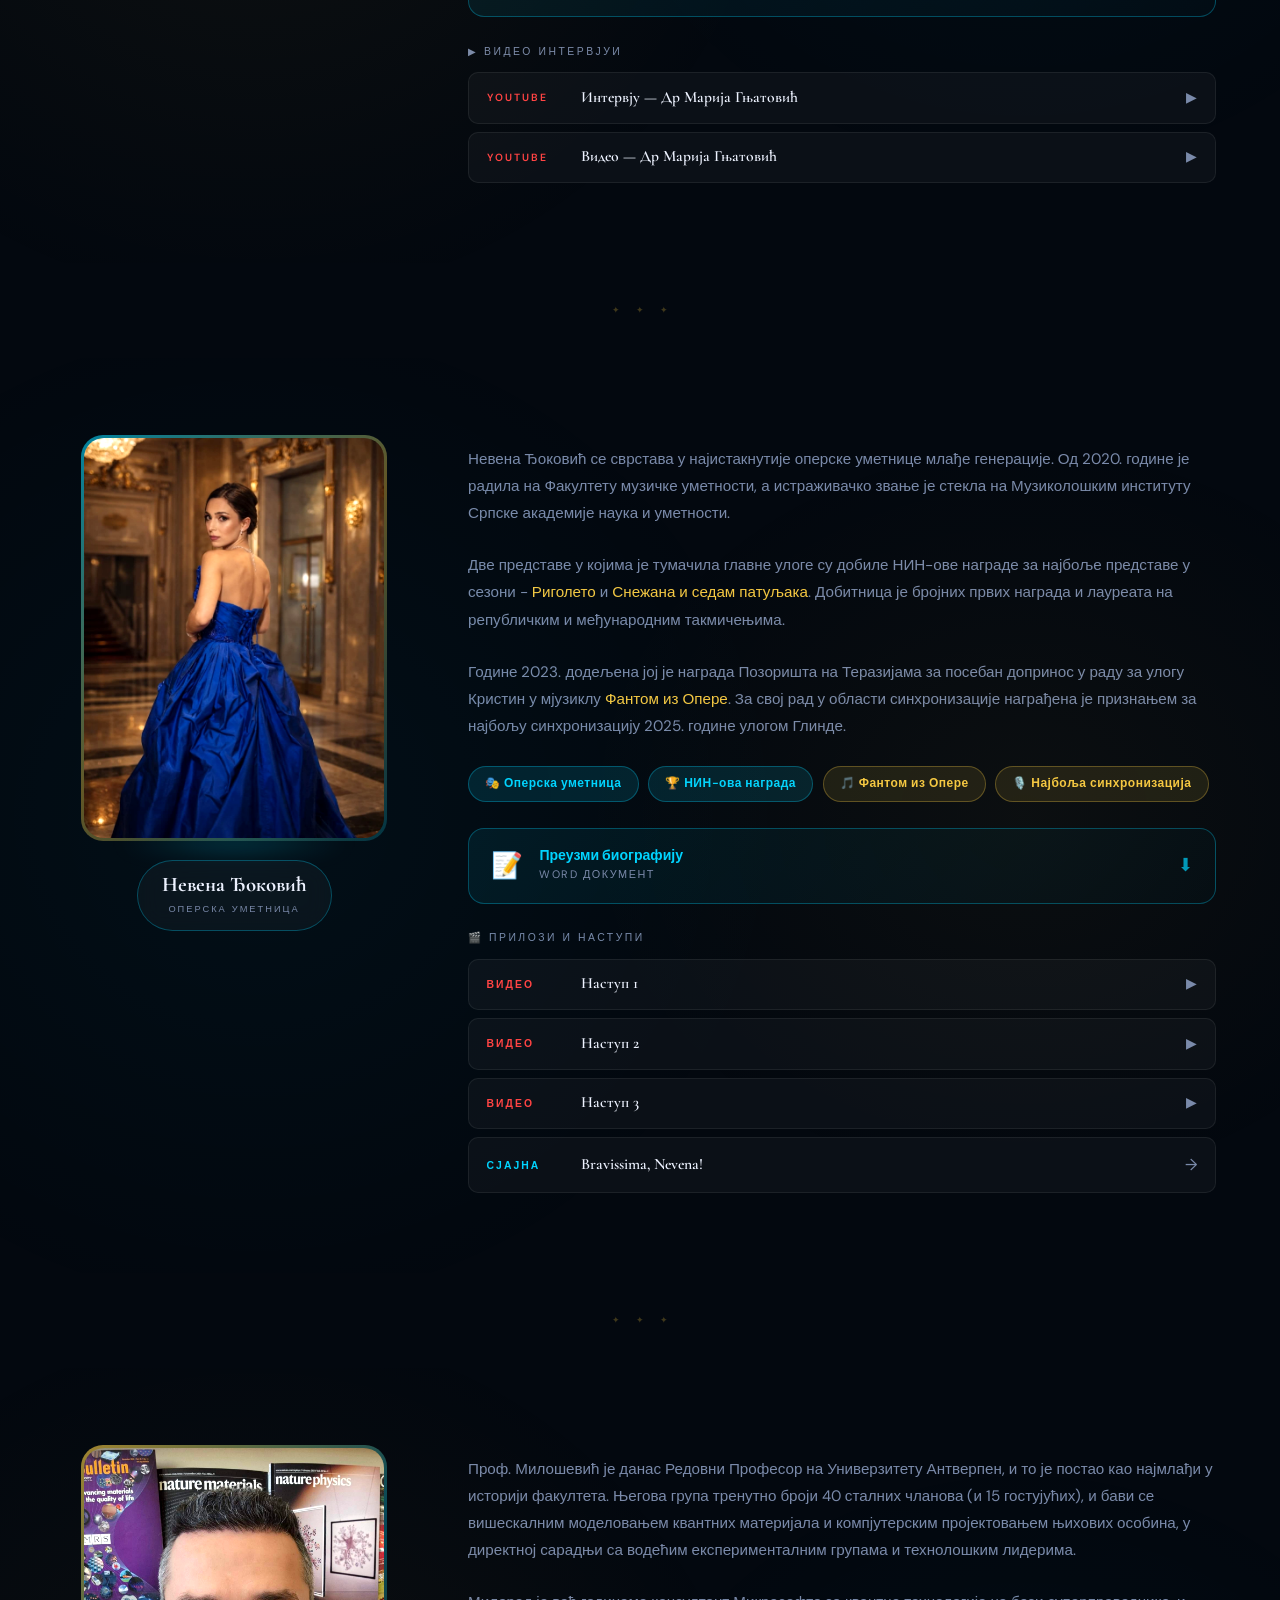
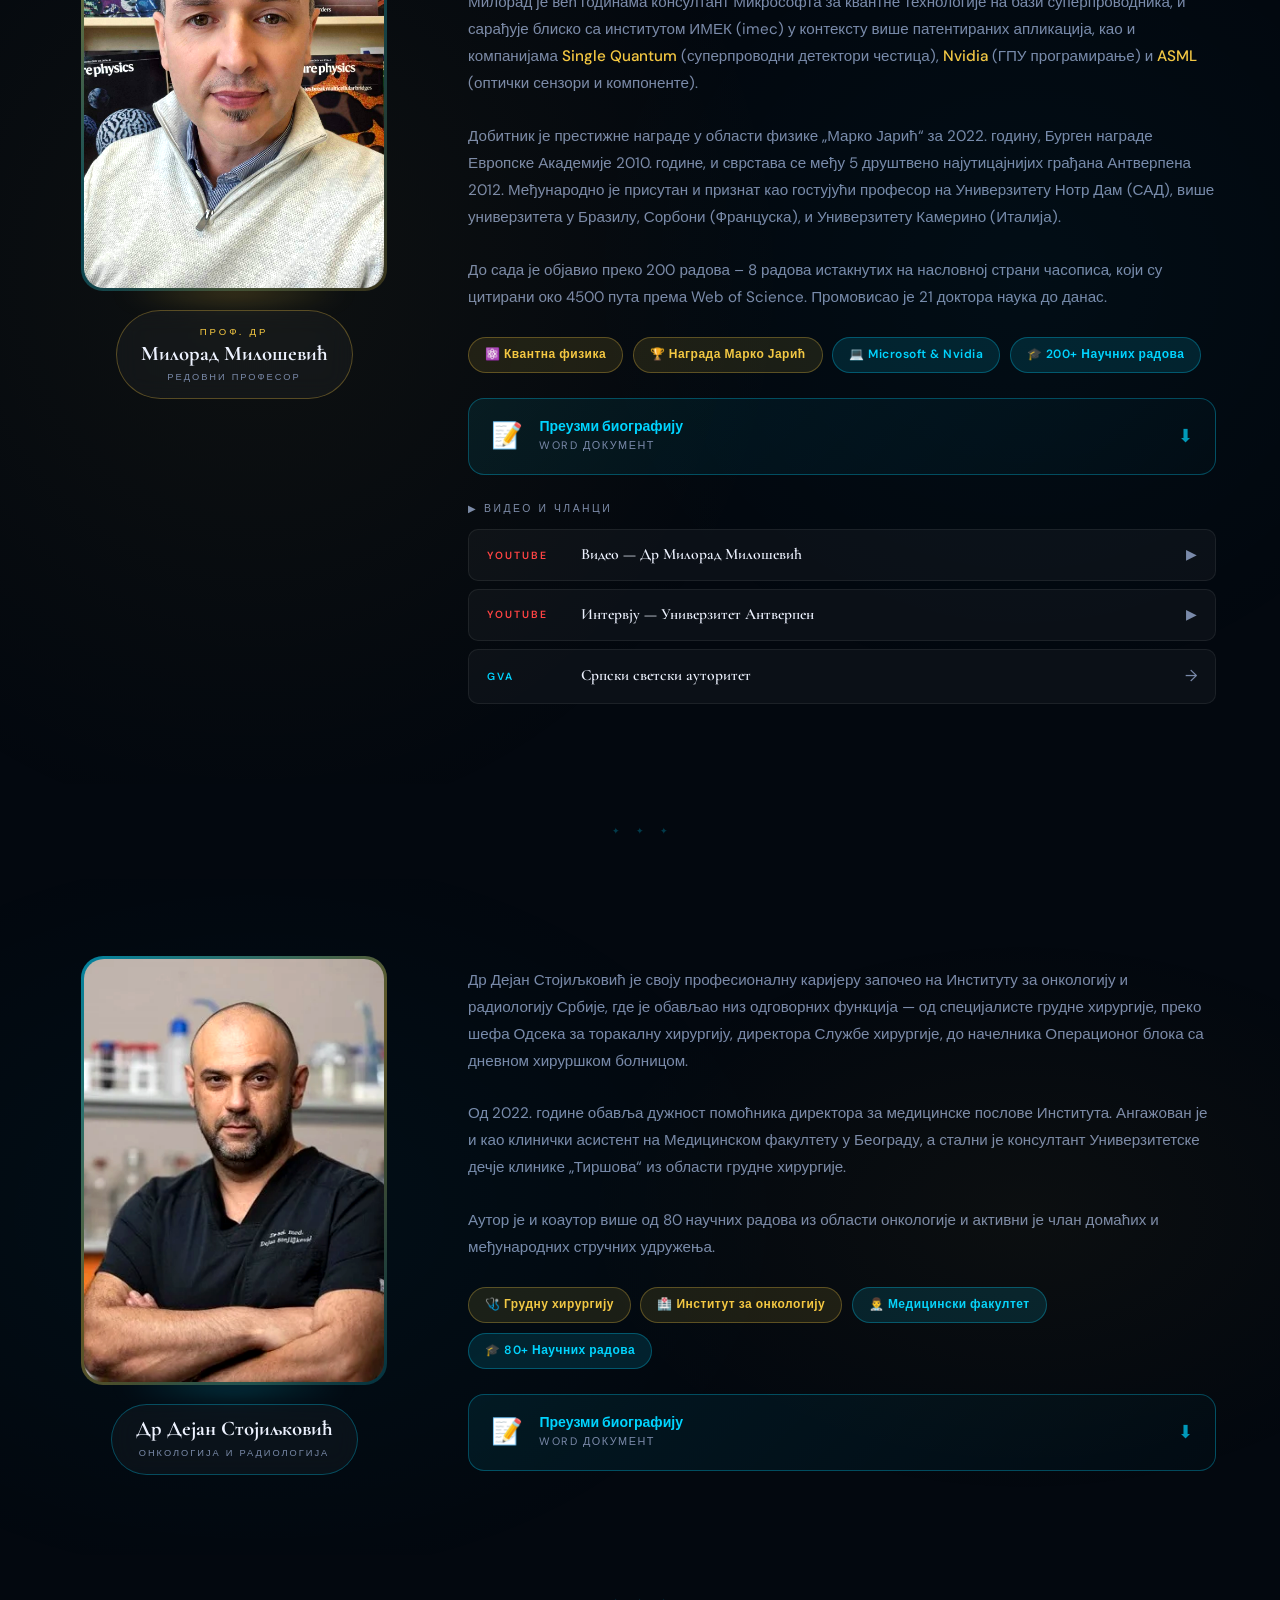
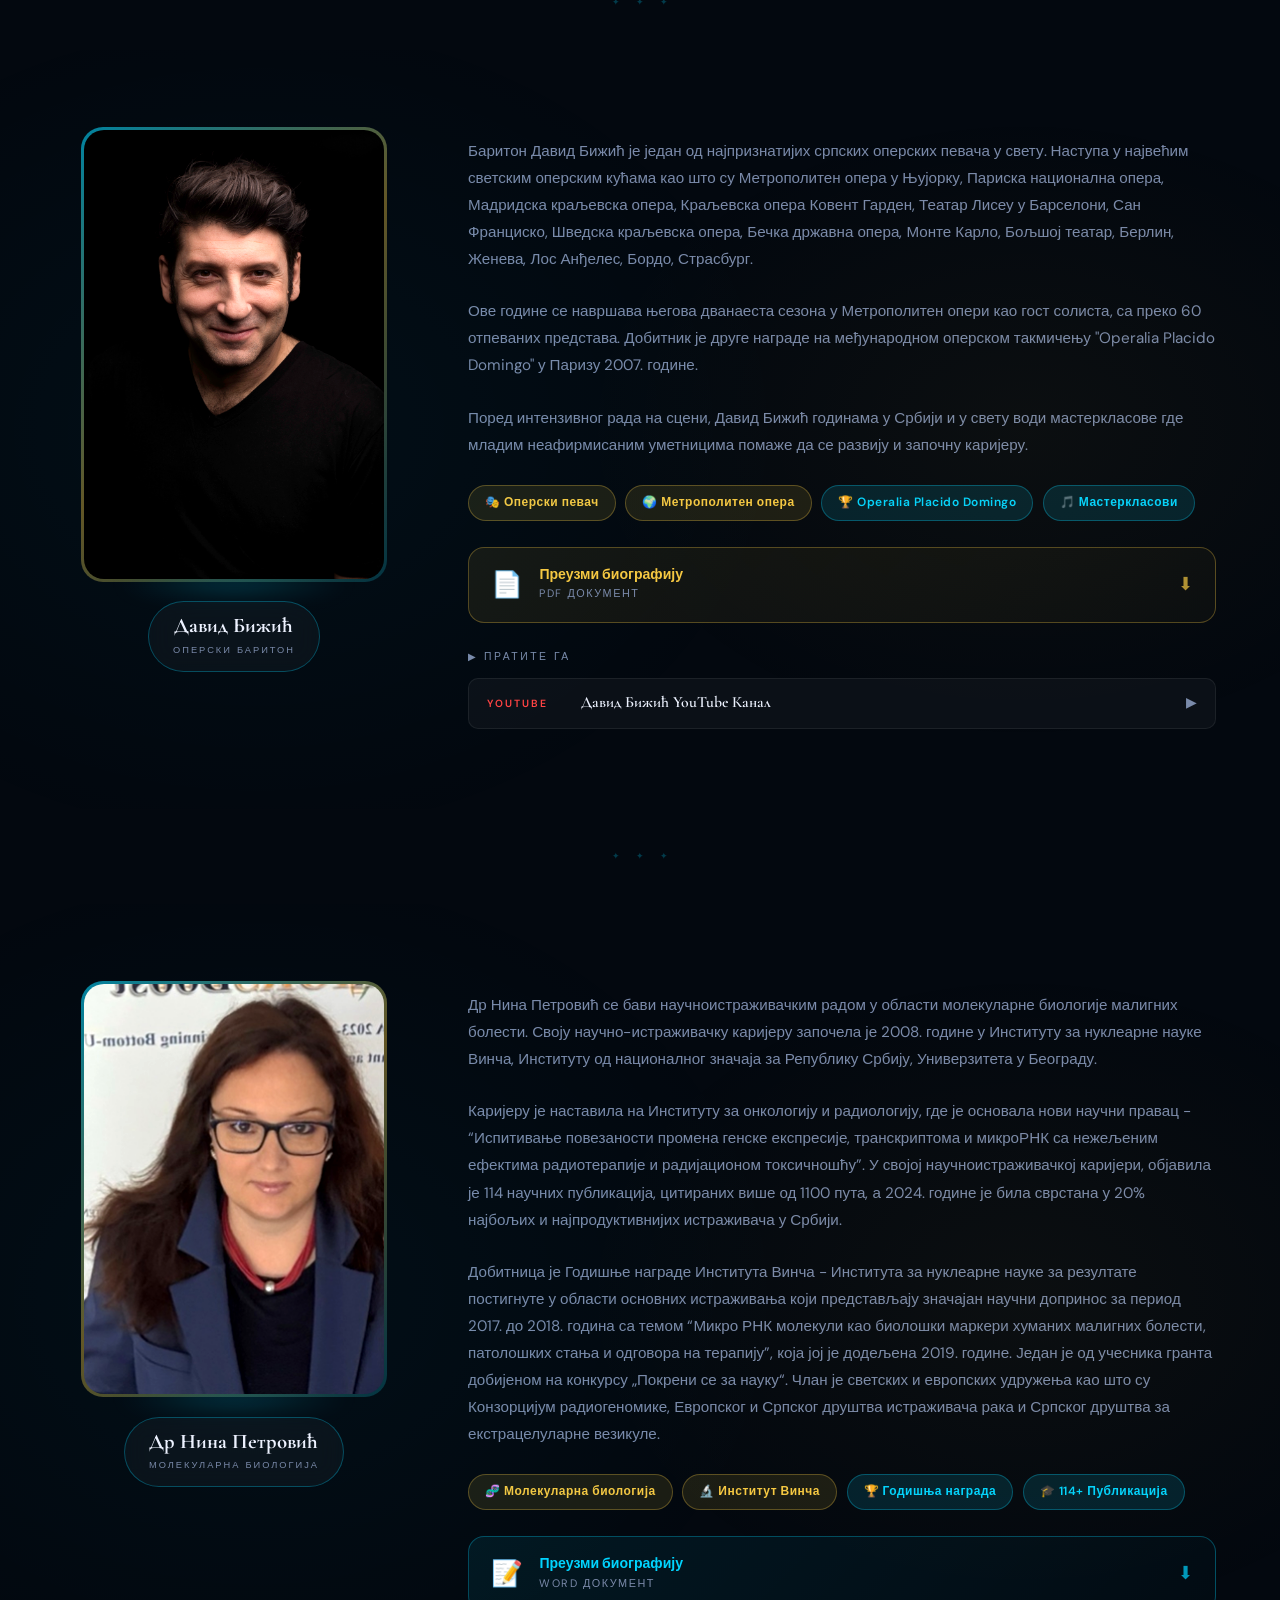
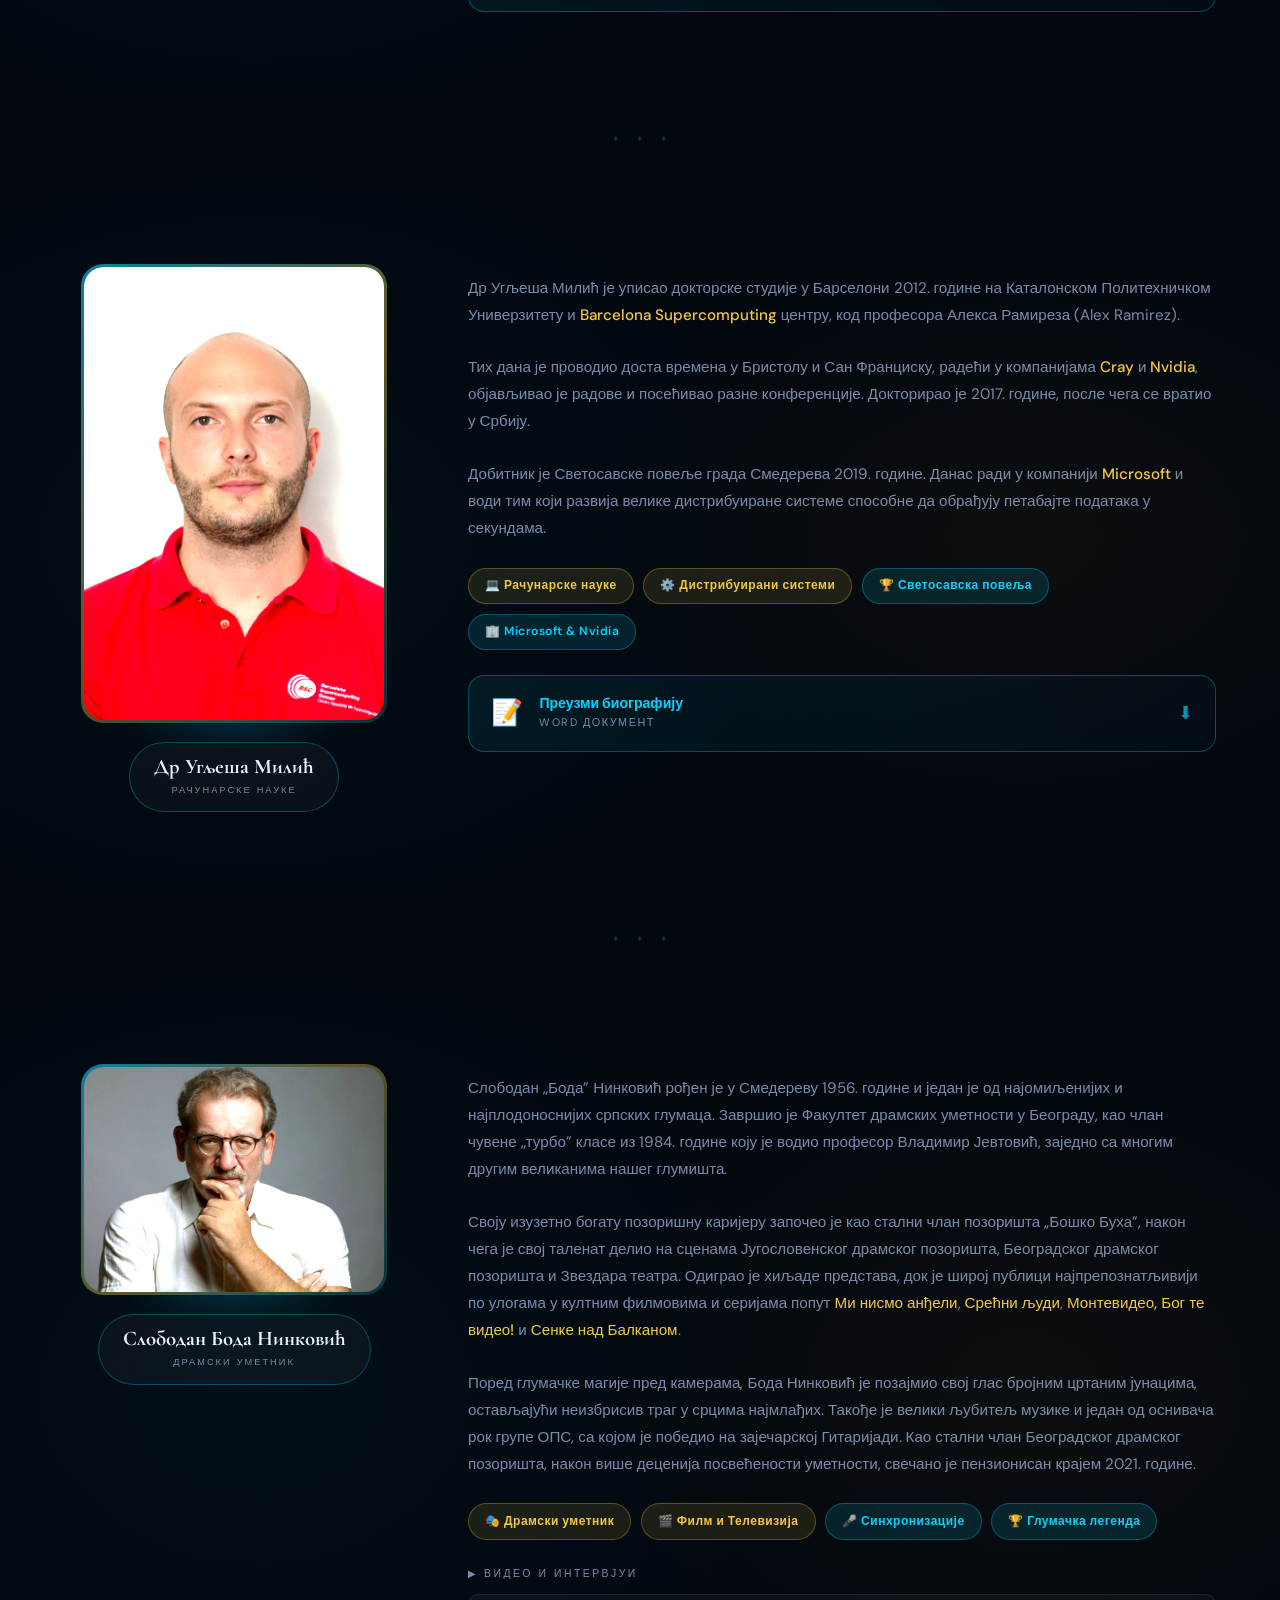
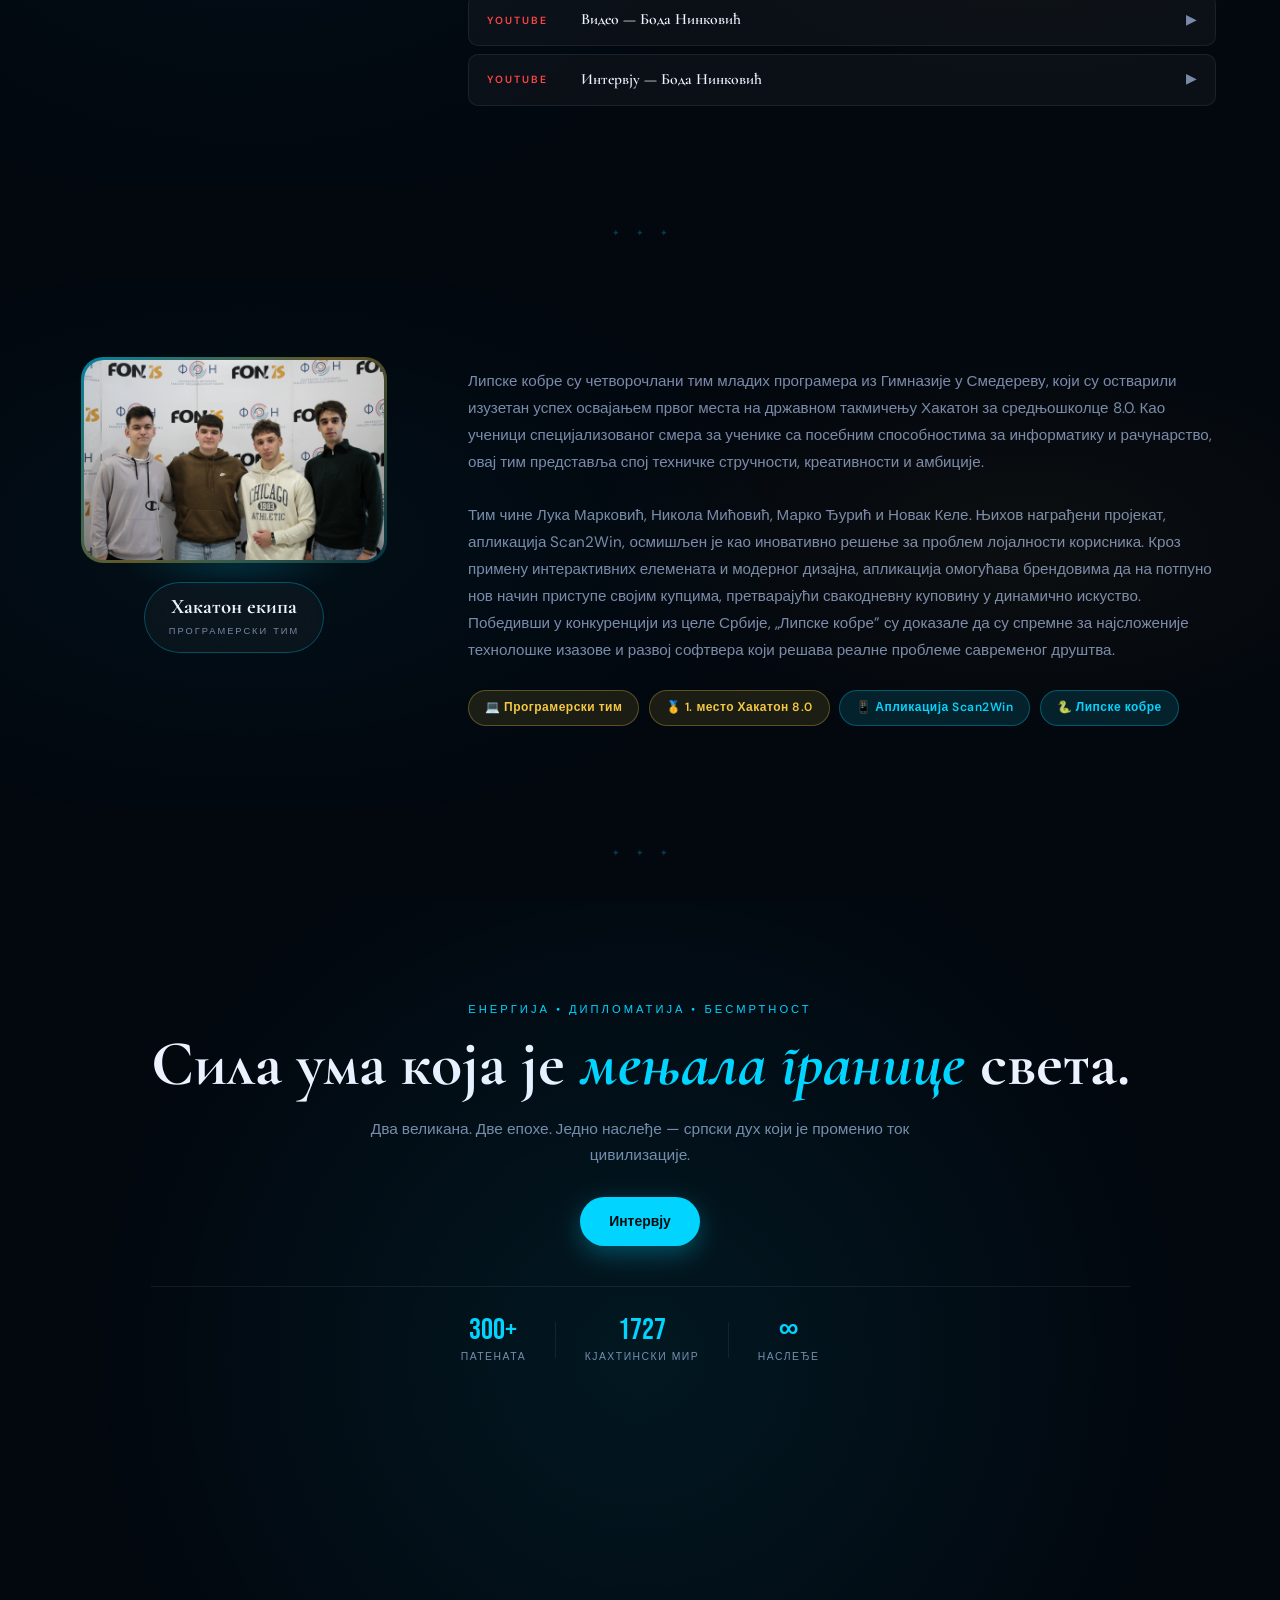
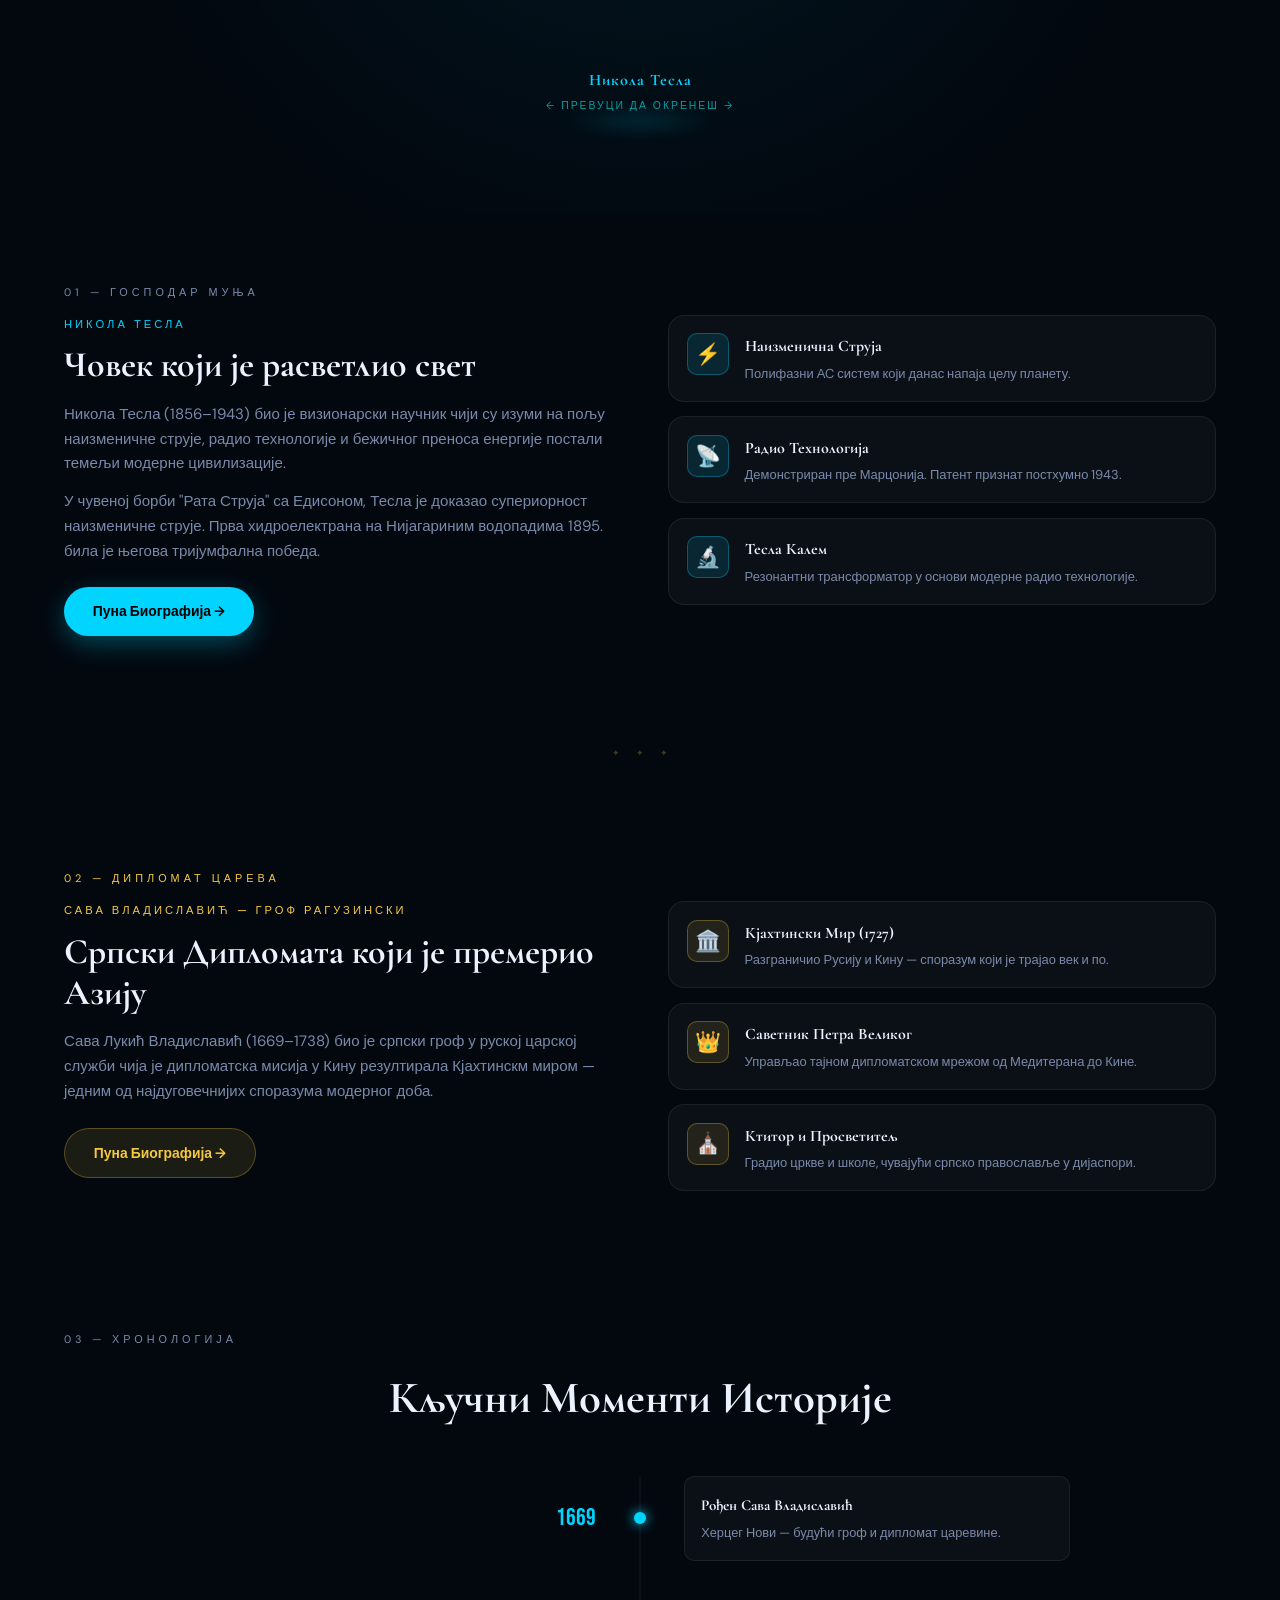
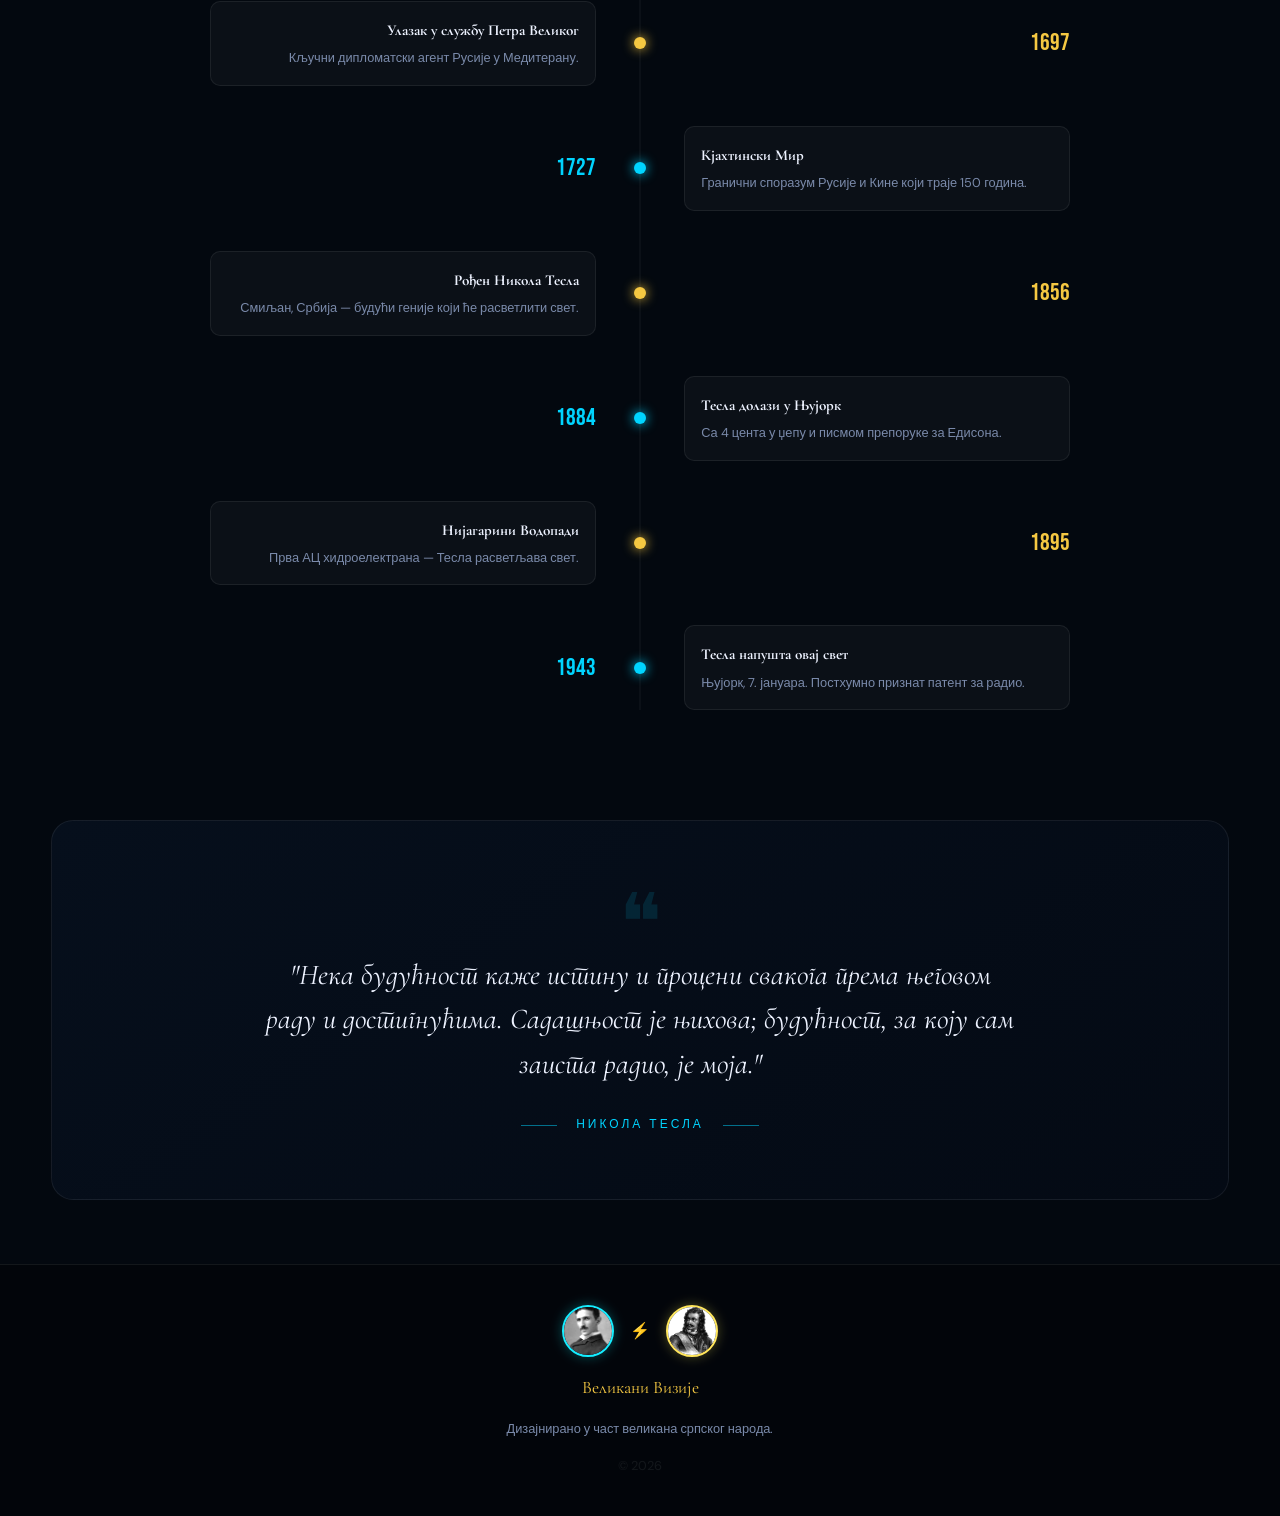
==== commit b83a67a0: "d" ====
--- a/index.html
+++ b/index.html
@@ -925,7 +925,7 @@
             <div class="fc-icon cyan-icon">⚡</div>
             <div>
               <h4>Наизменична Струја</h4>
-              <p>Полифазни АЦ систем који данас напаја целу планету.</p>
+              <p>Полифазни АC систем који данас напаја целу планету.</p>
             </div>
           </div>
           <div class="feature-card scroll-anim" style="--delay:0.2s">
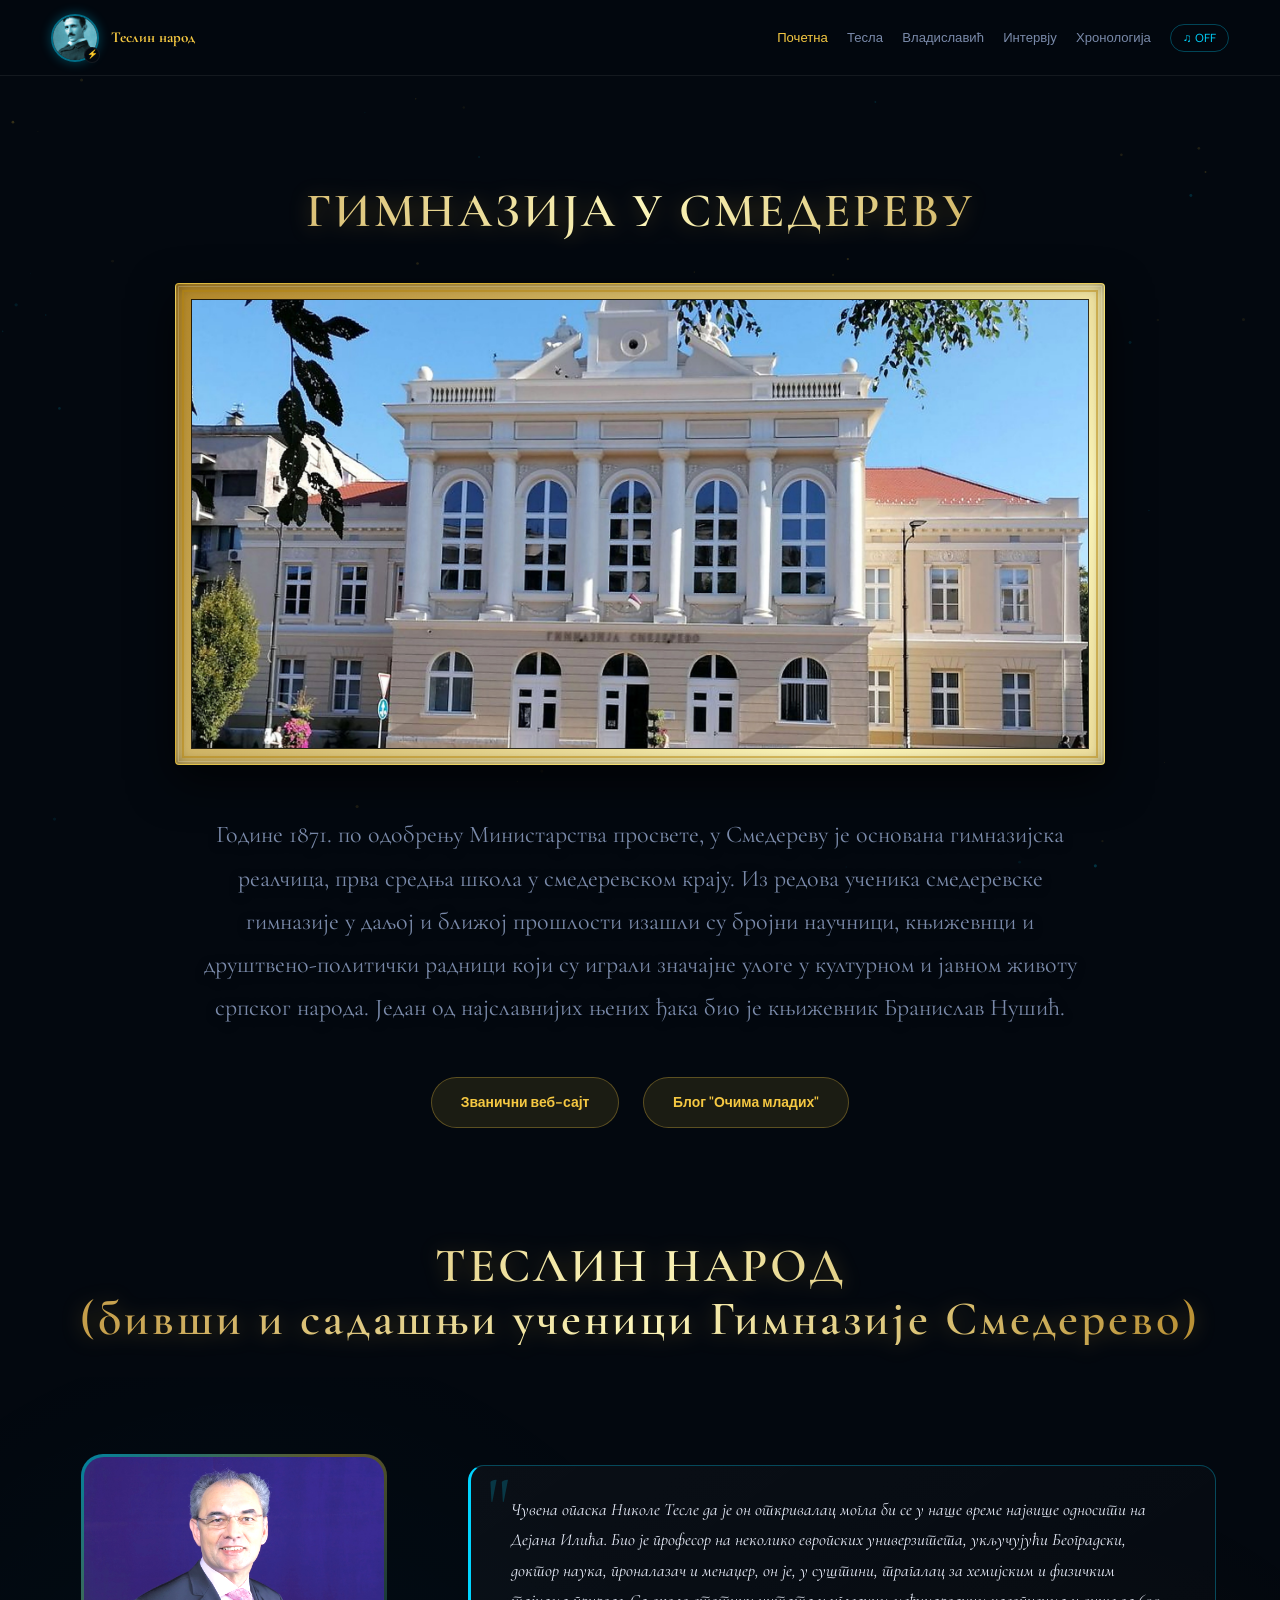
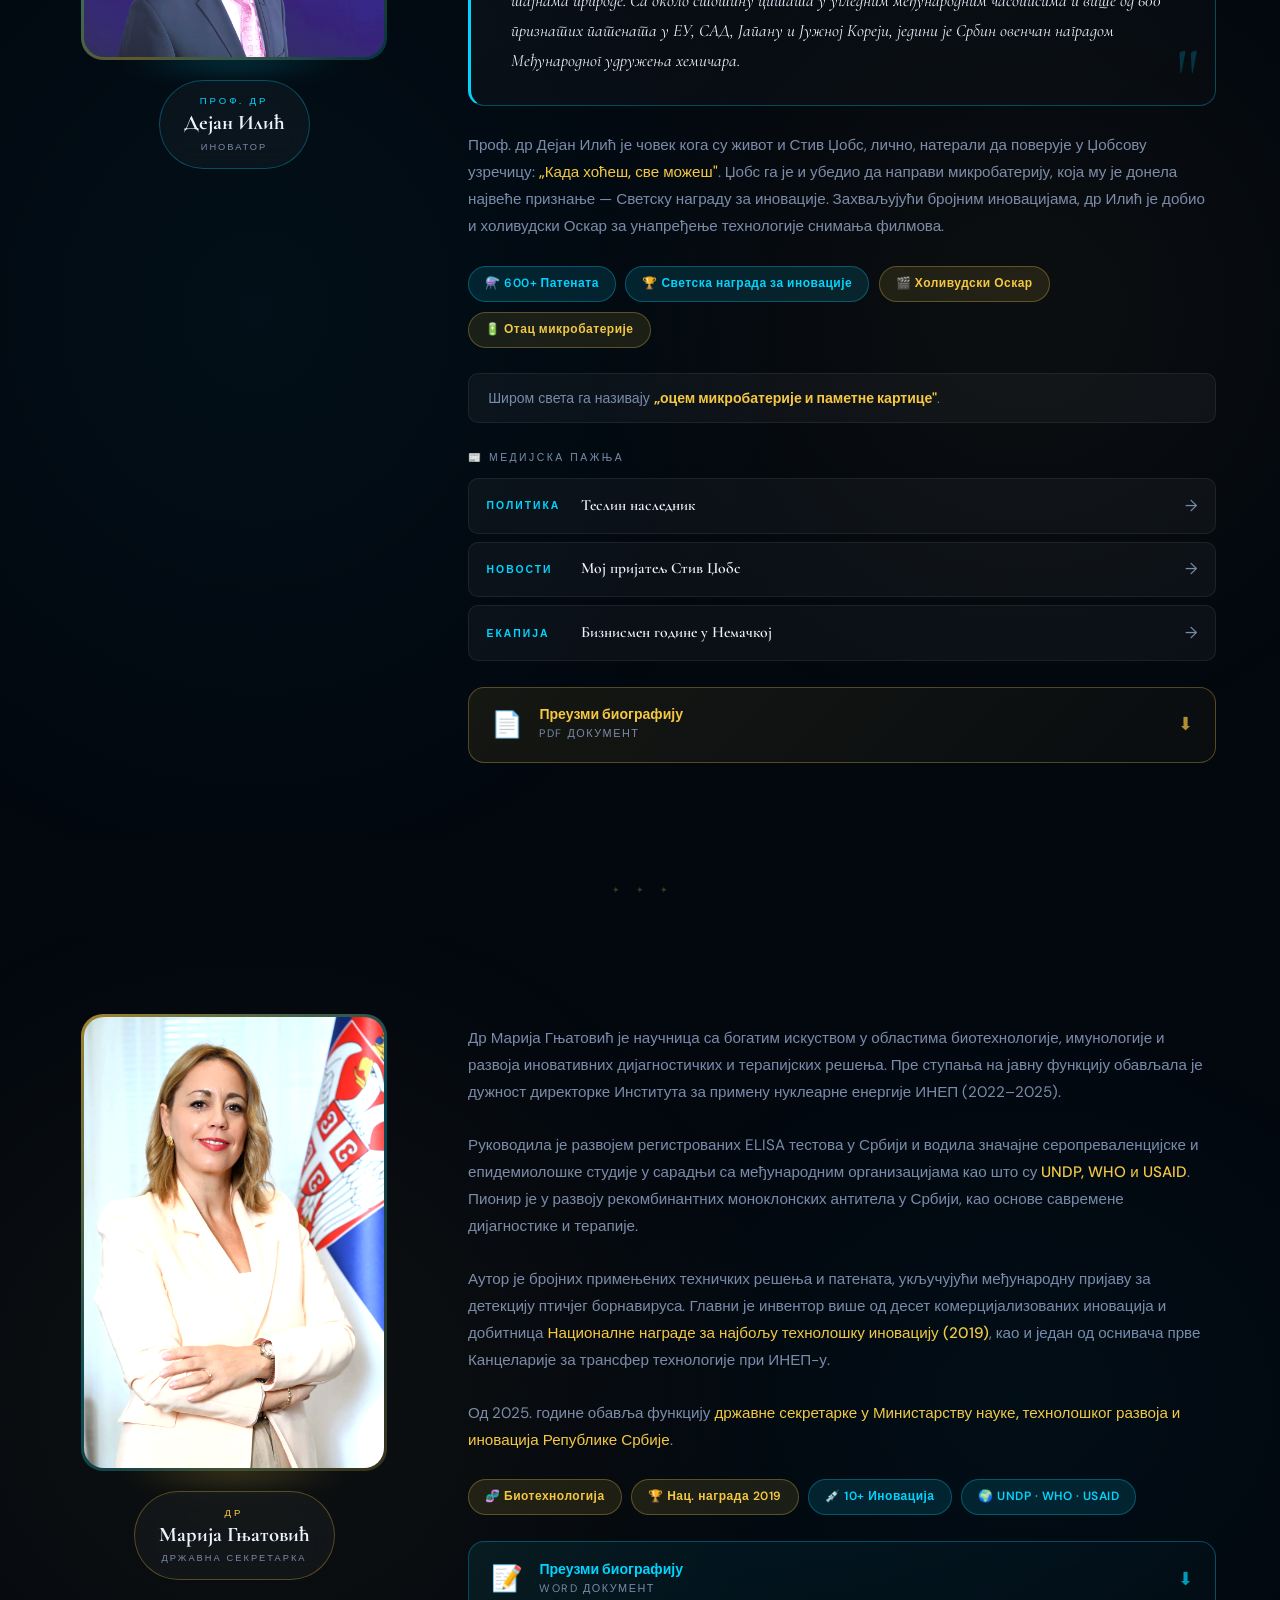
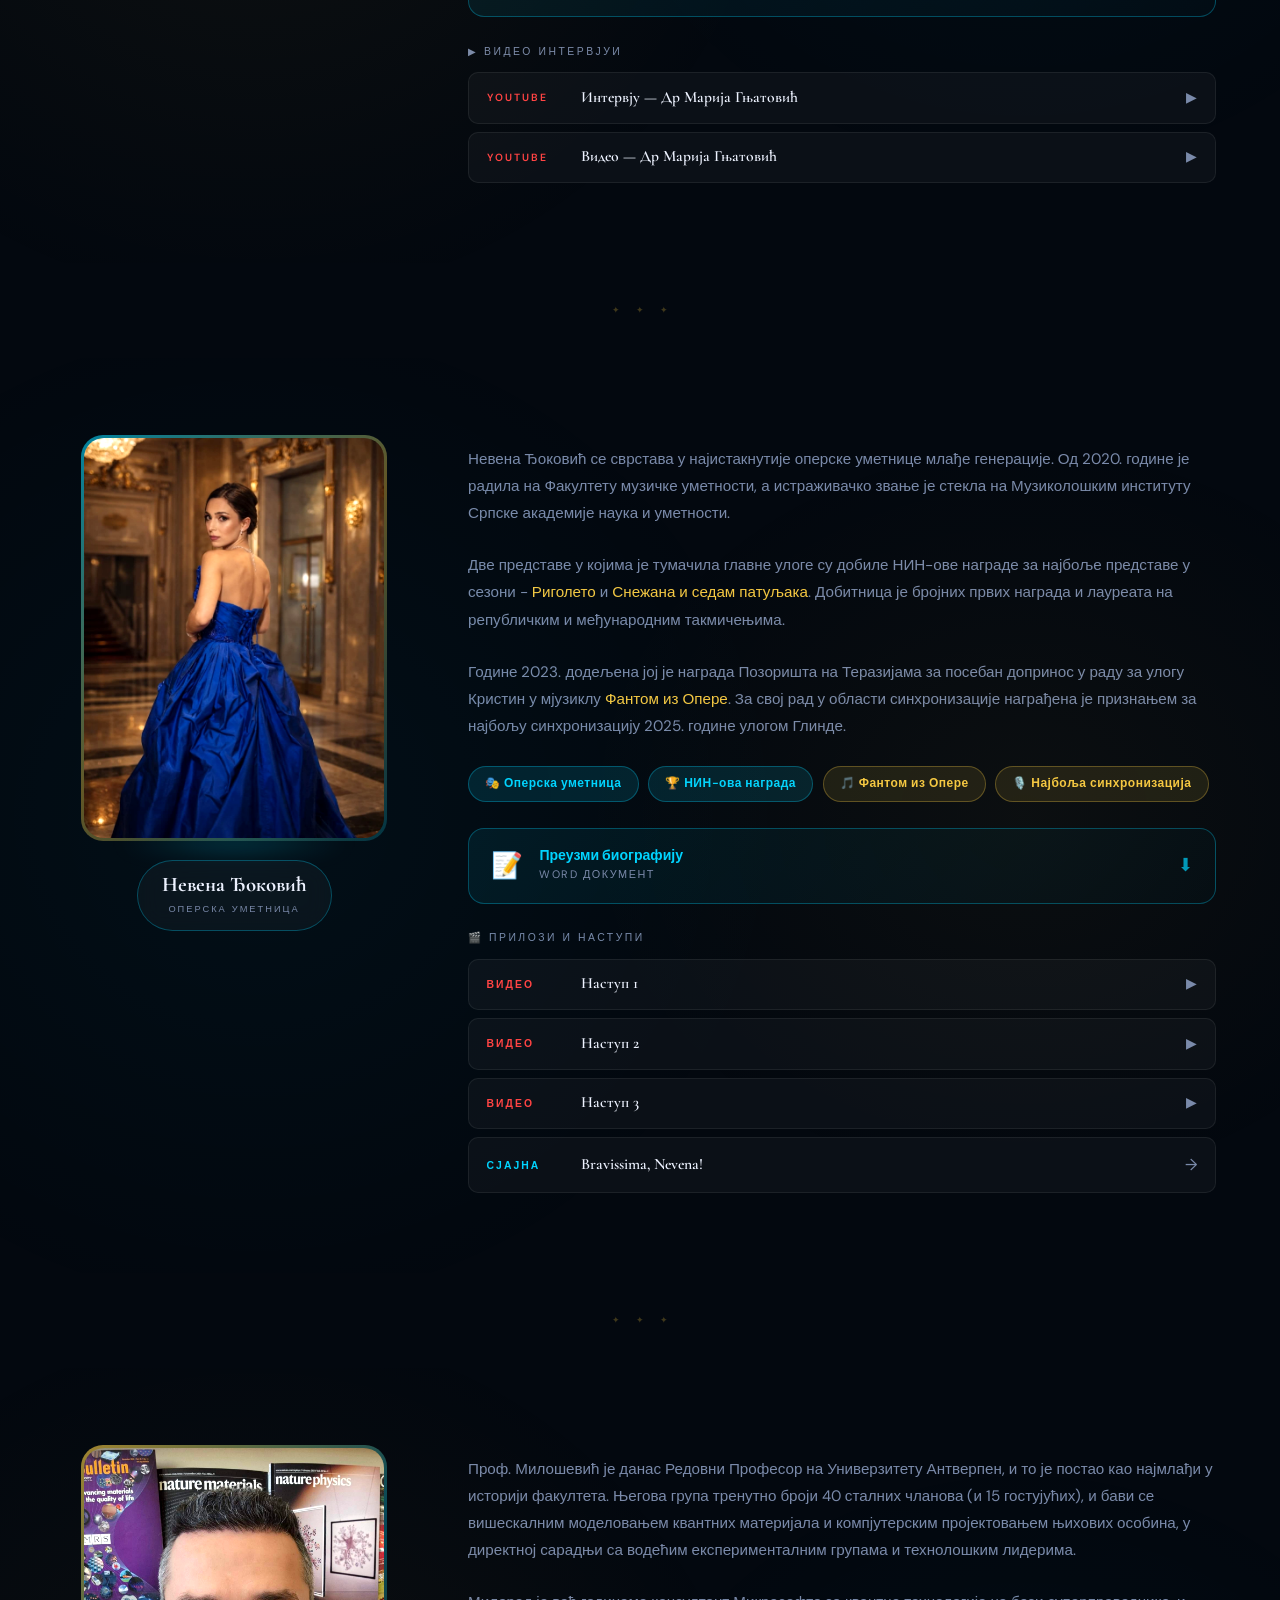
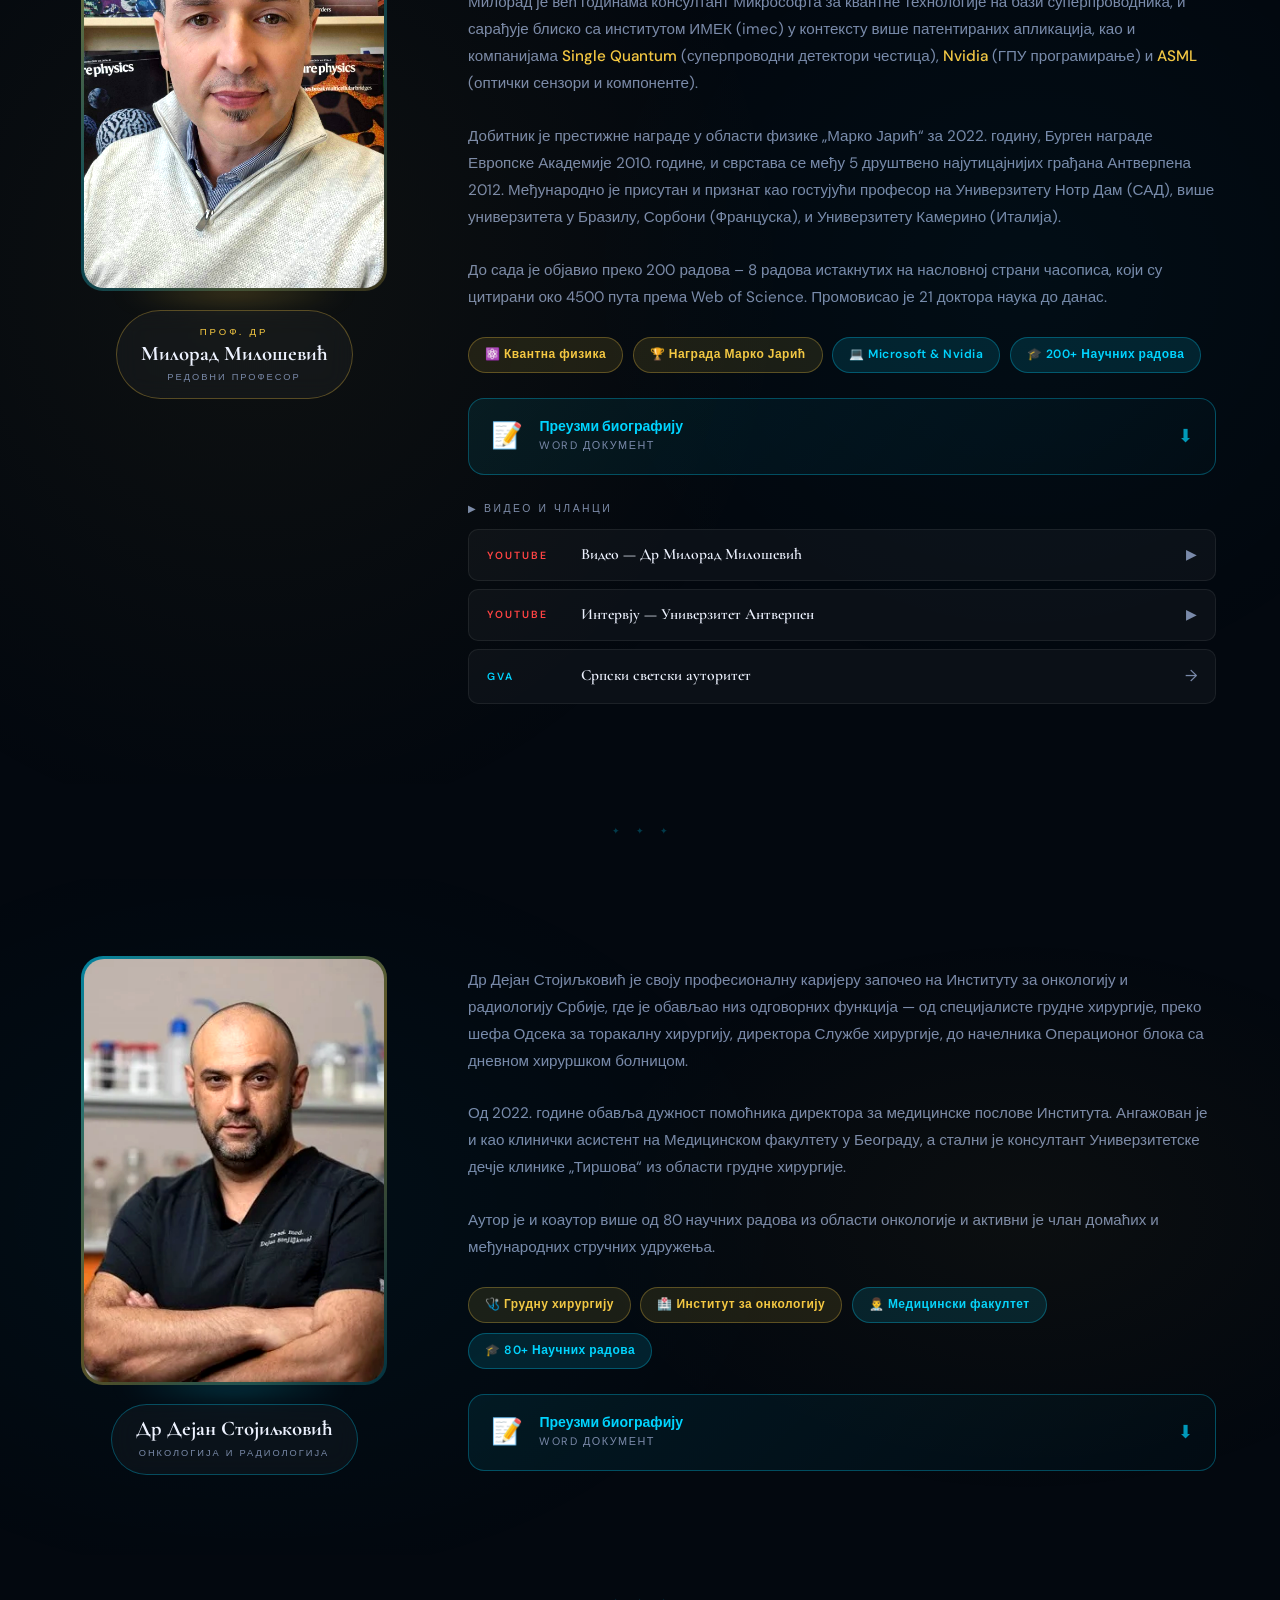
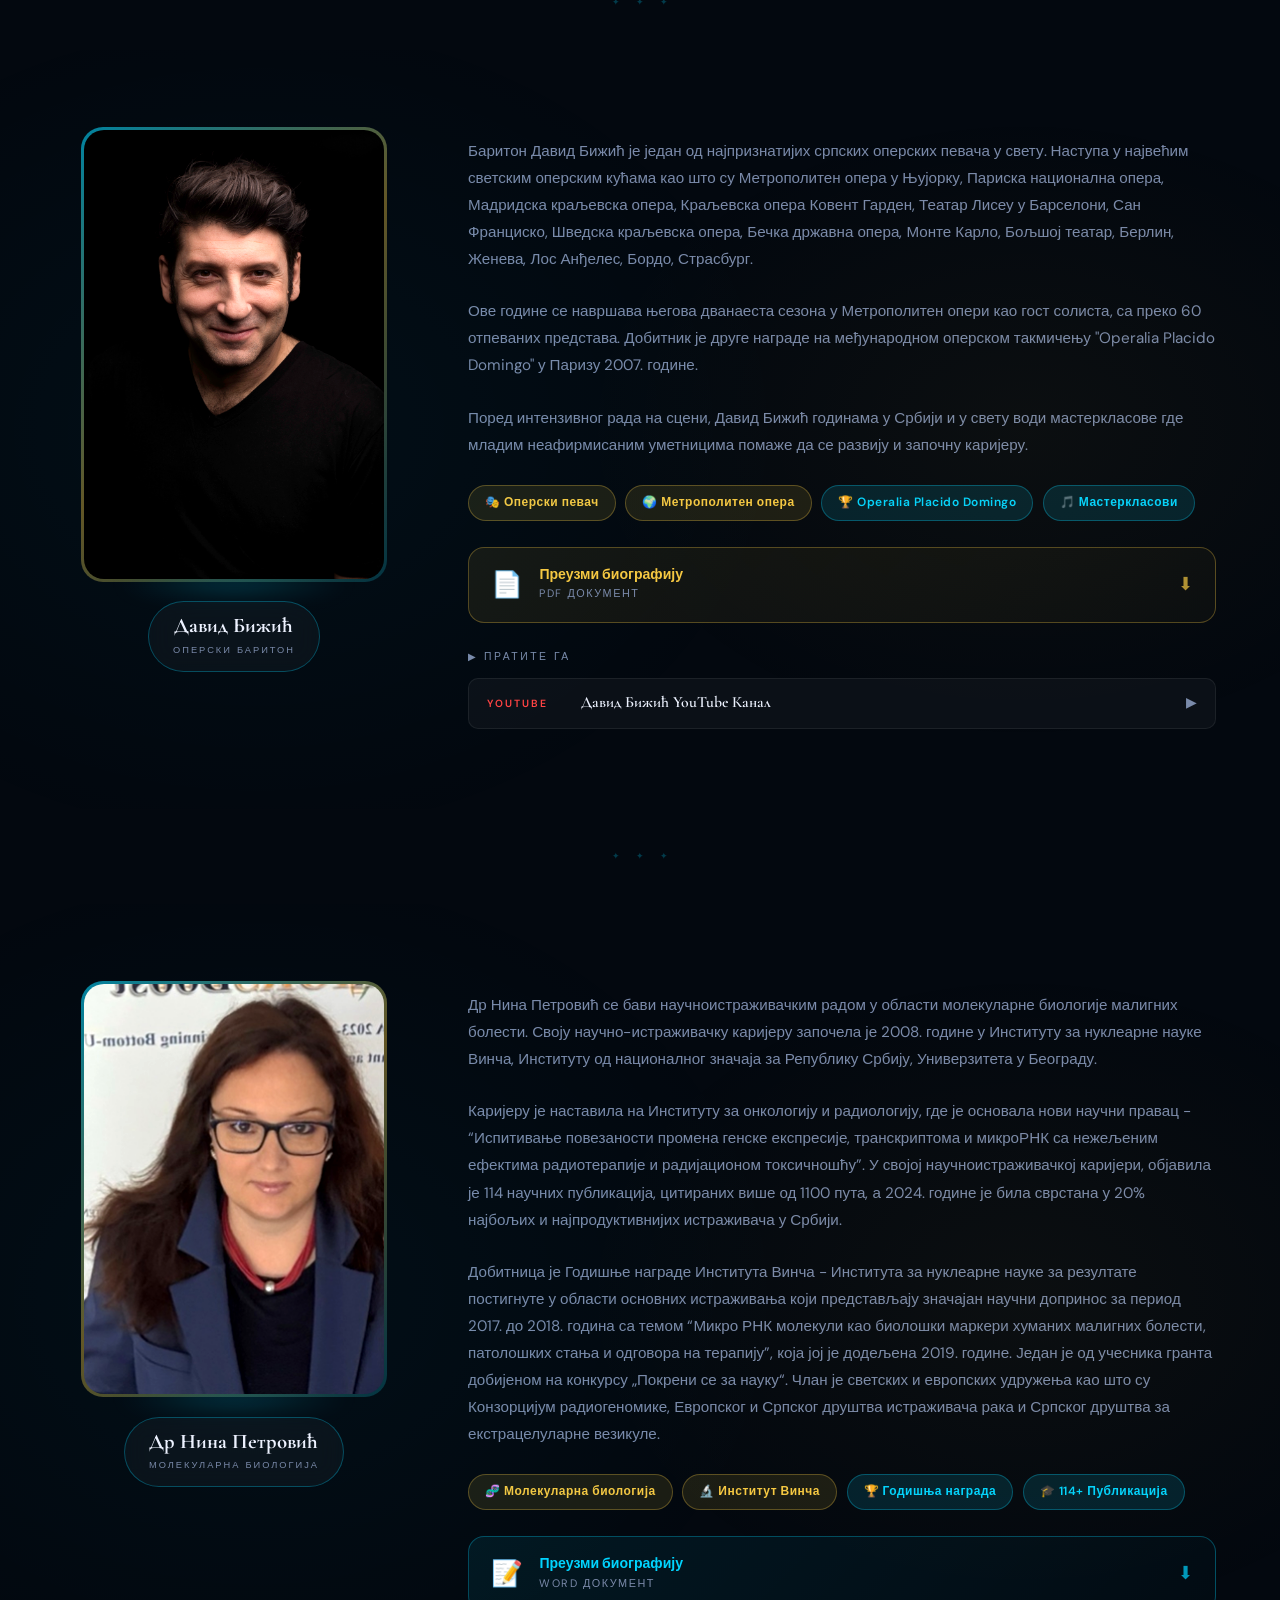
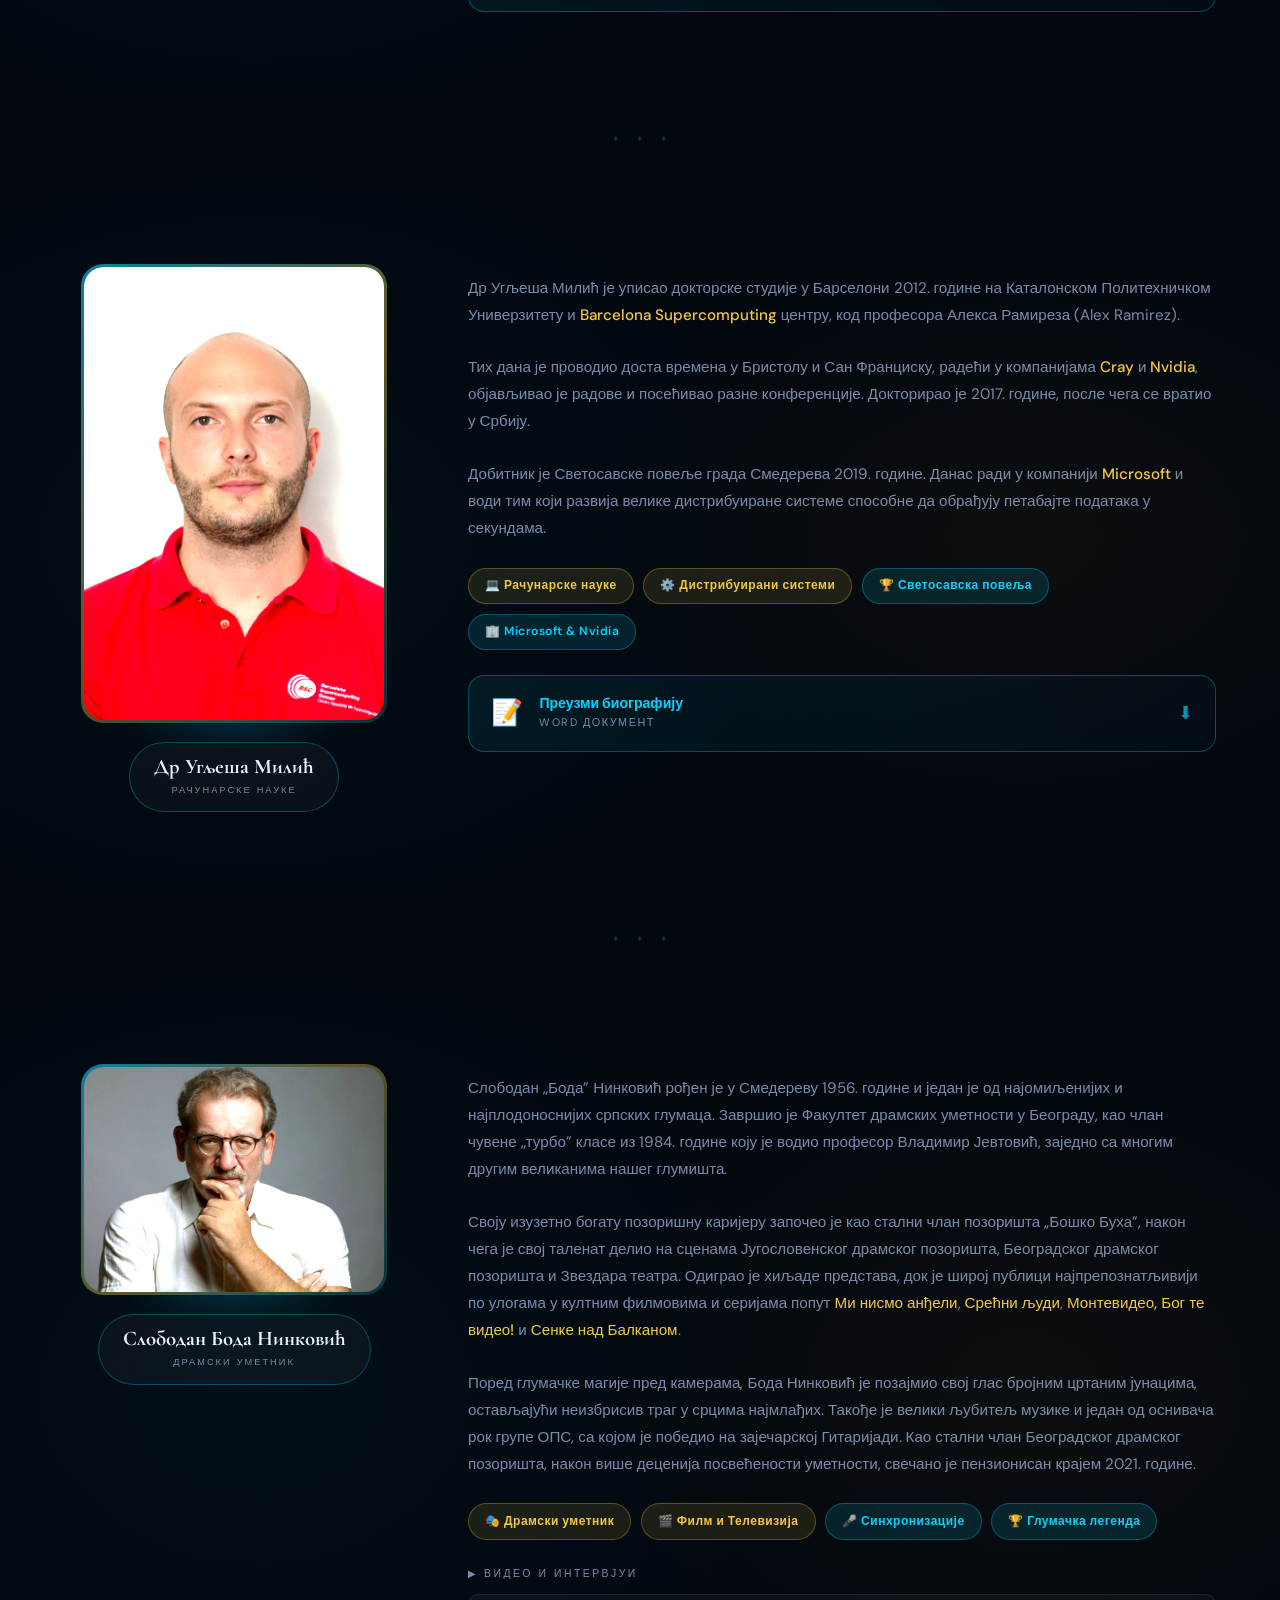
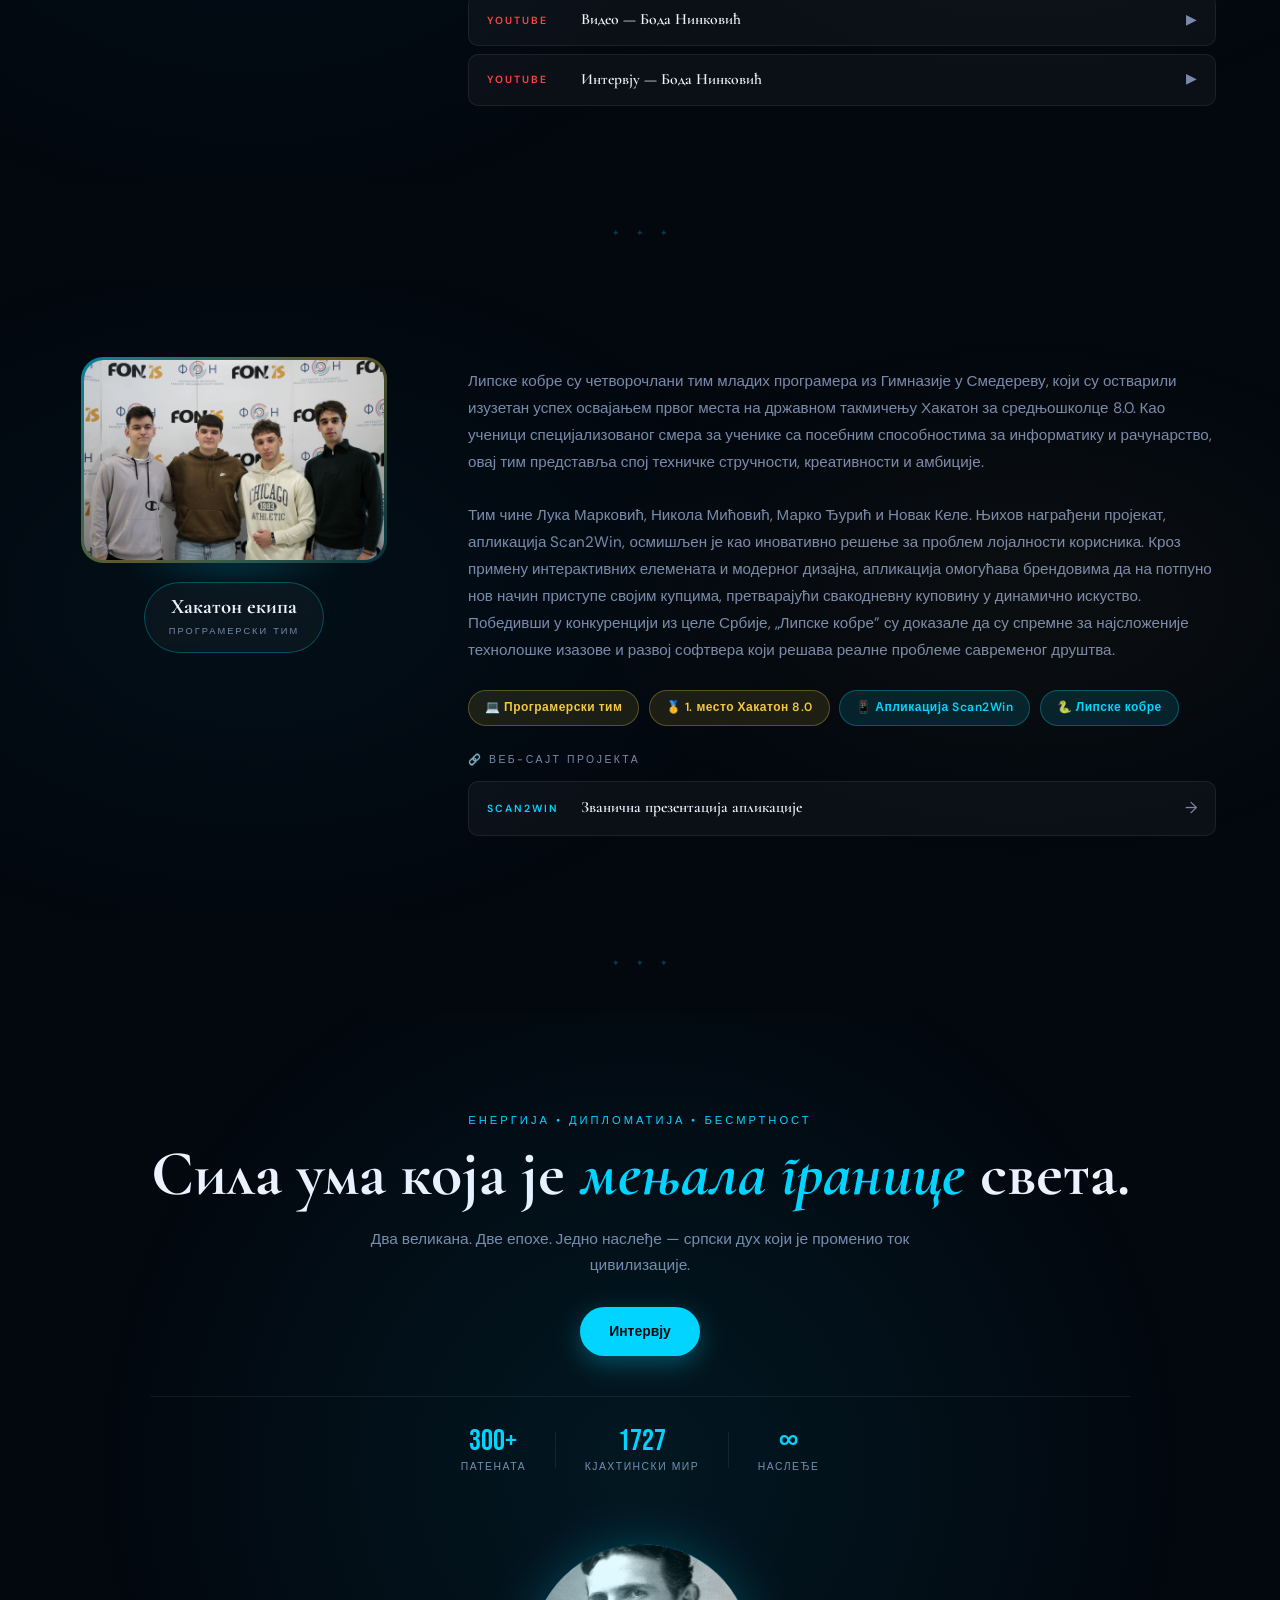
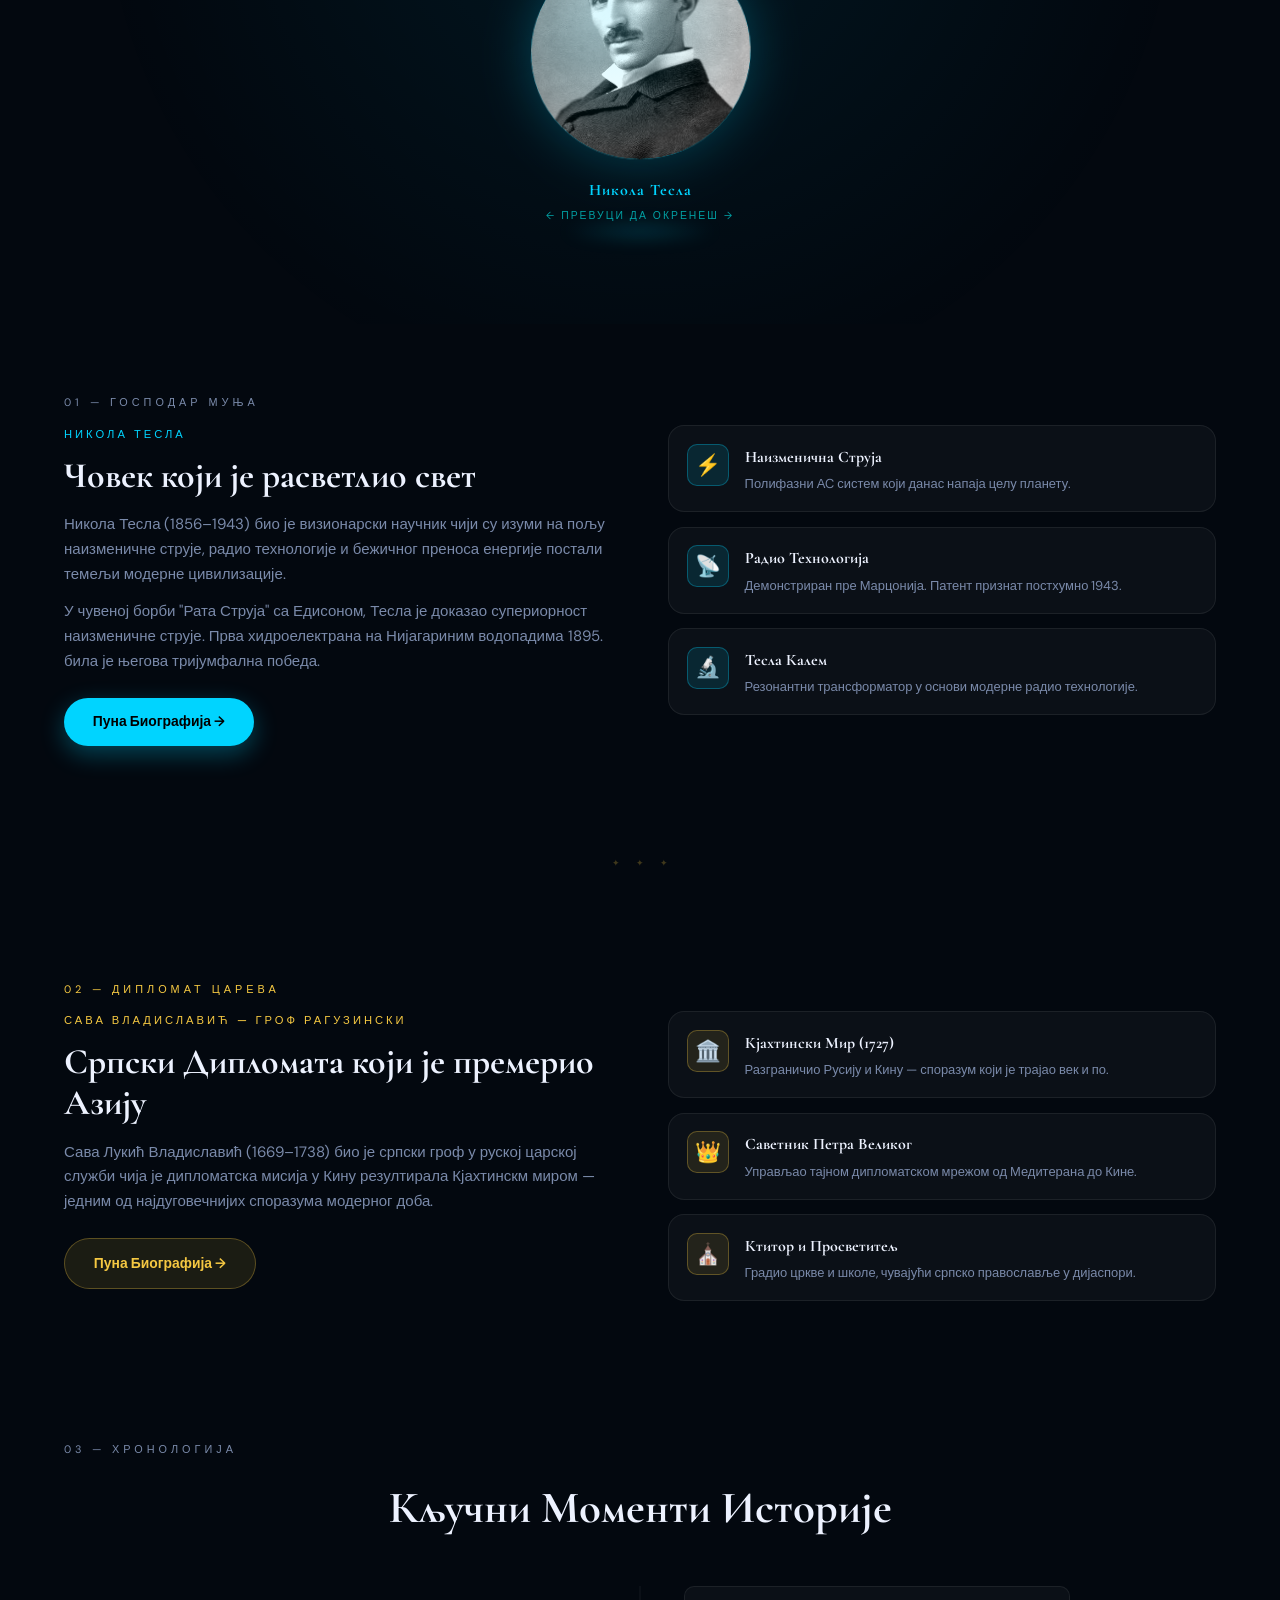
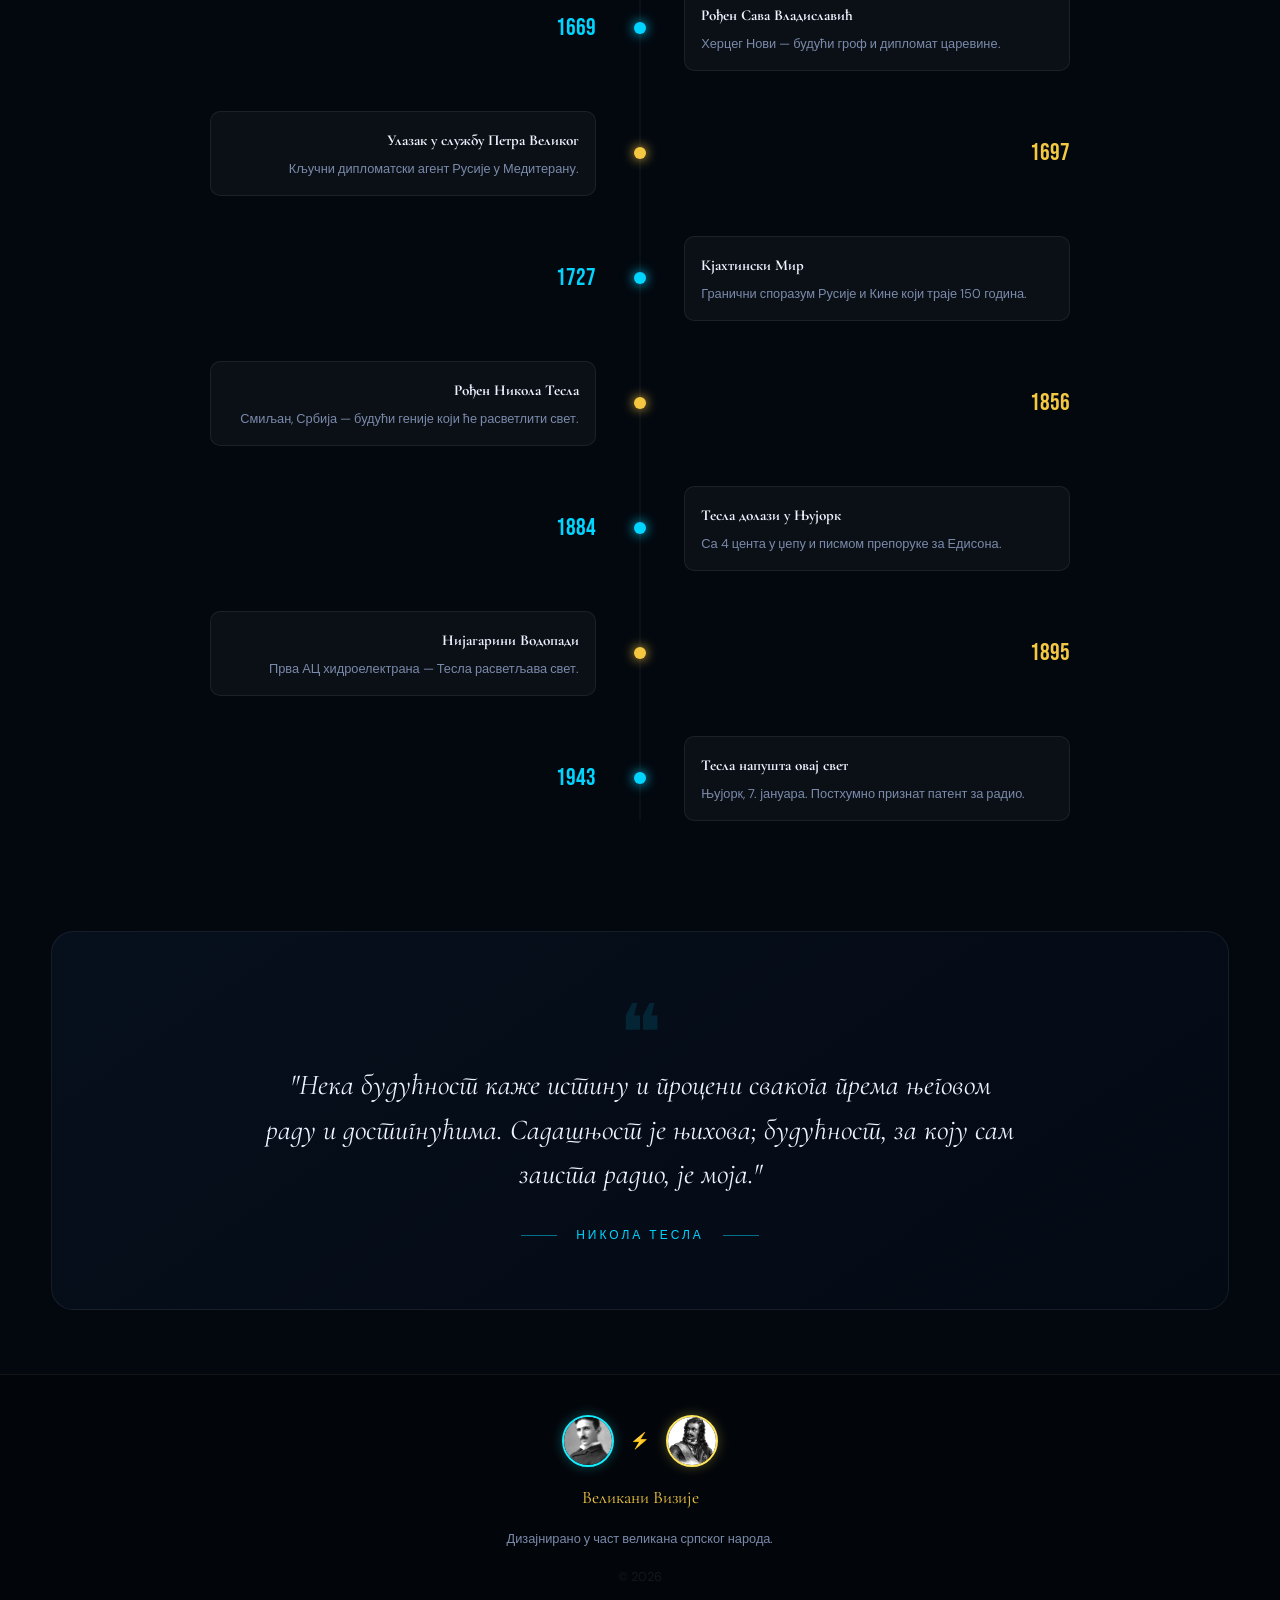
==== commit a8f91ff8: "p" ====
--- a/index.html
+++ b/index.html
@@ -856,6 +856,19 @@
             <span class="bio-tag gold-tag">🥇 1. место Хакатон 8.0</span>
             <span class="bio-tag cyan-tag">📱 Апликација Scan2Win</span>
             <span class="bio-tag cyan-tag">🐍 Липске кобре</span>
+          </div>
+
+          <div class="bio-links-section">
+            <div class="bio-links-header">
+              <span class="bio-links-label">🔗 Веб-сајт пројекта</span>
+            </div>
+            <div class="bio-links-grid">
+              <a href="https://scan2win.vercel.app" target="_blank" rel="noopener noreferrer" class="bio-article-card">
+                <div class="bac-source">Scan2Win</div>
+                <div class="bac-title">Званична презентација апликације</div>
+                <div class="bac-arrow">→</div>
+              </a>
+            </div>
           </div>
         </div>
       </div>
--- a/styles.css
+++ b/styles.css
@@ -866,6 +866,12 @@
   overflow: hidden;
 }
 
+@media (min-width: 1024px) {
+  .bio-hero {
+    min-height: 82vh;
+  }
+}
+
 .bio-hero-bg {
   position: absolute;
   inset: 0;
@@ -876,7 +882,7 @@
   width: 100%;
   height: 100%;
   object-fit: cover;
-  object-position: center 45%;
+  object-position: center 15%;
   filter: grayscale(10%) brightness(0.85) contrast(1.05);
 }
 
